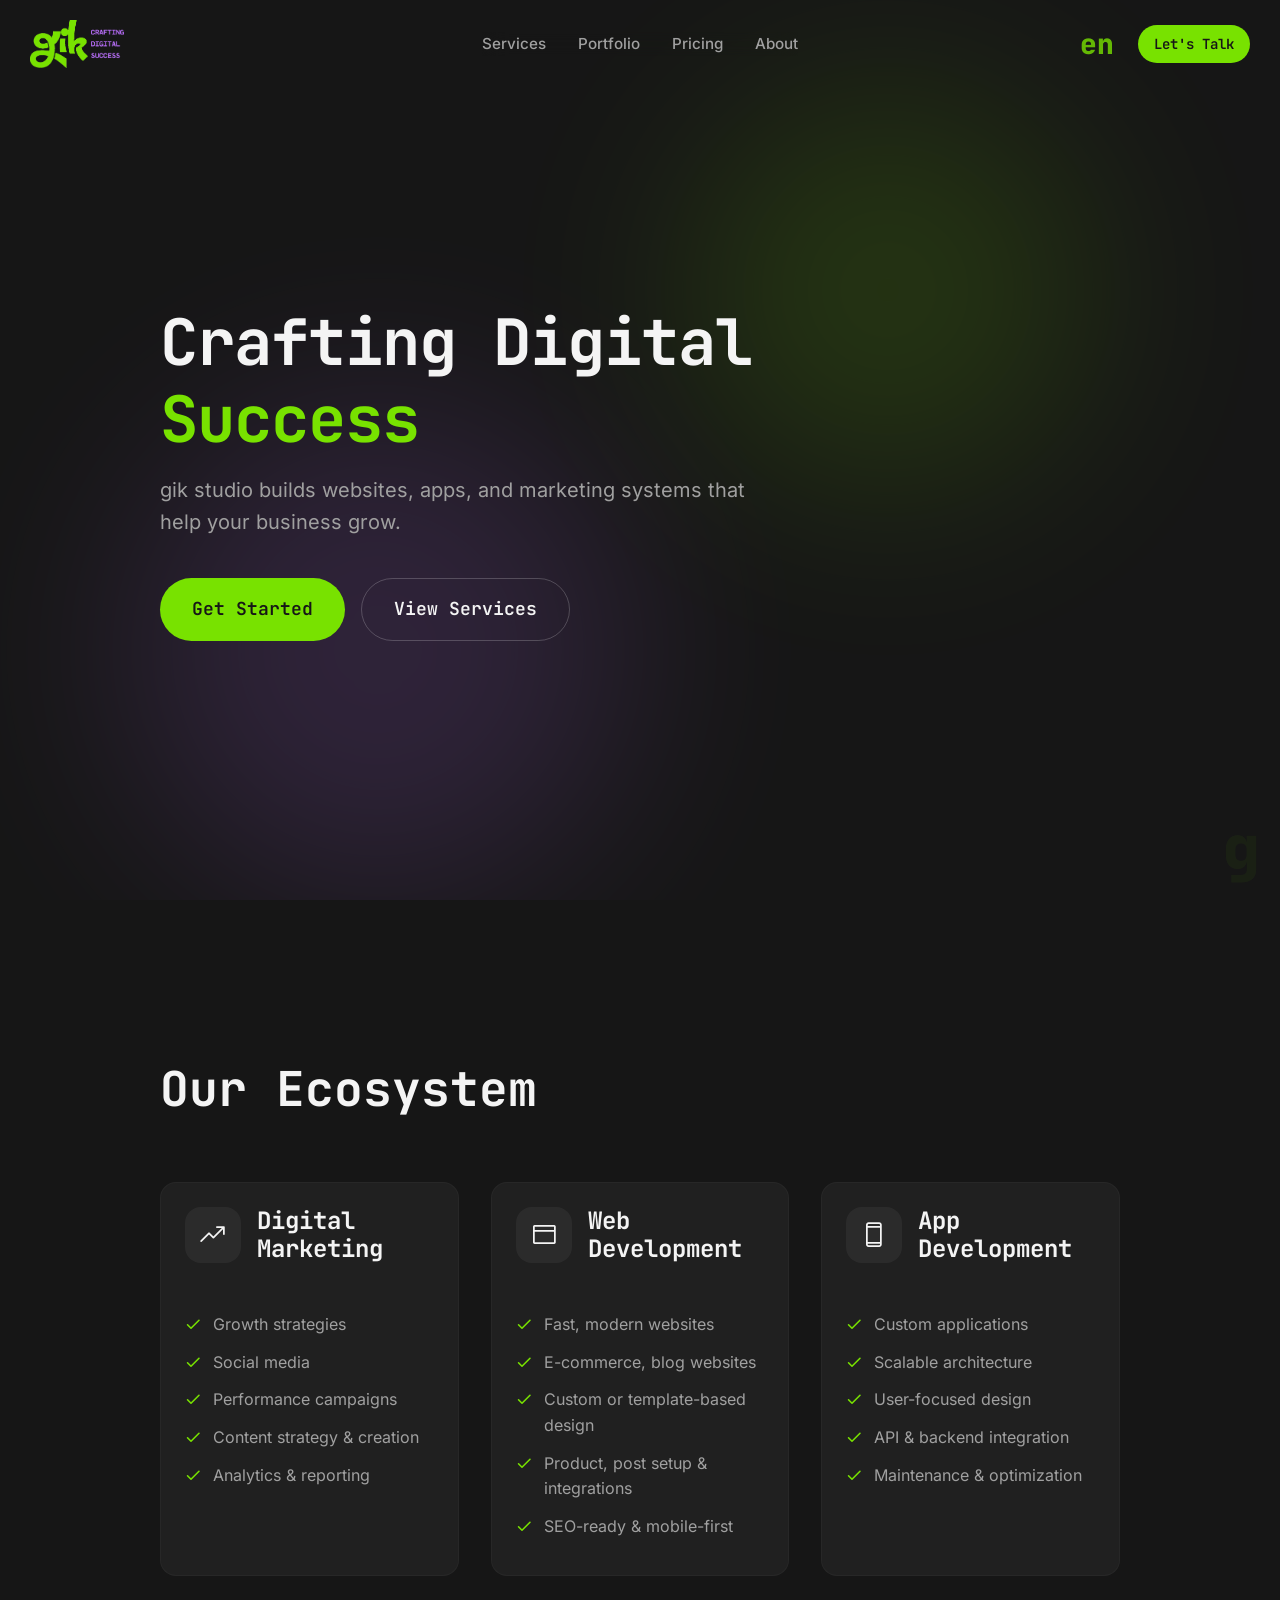
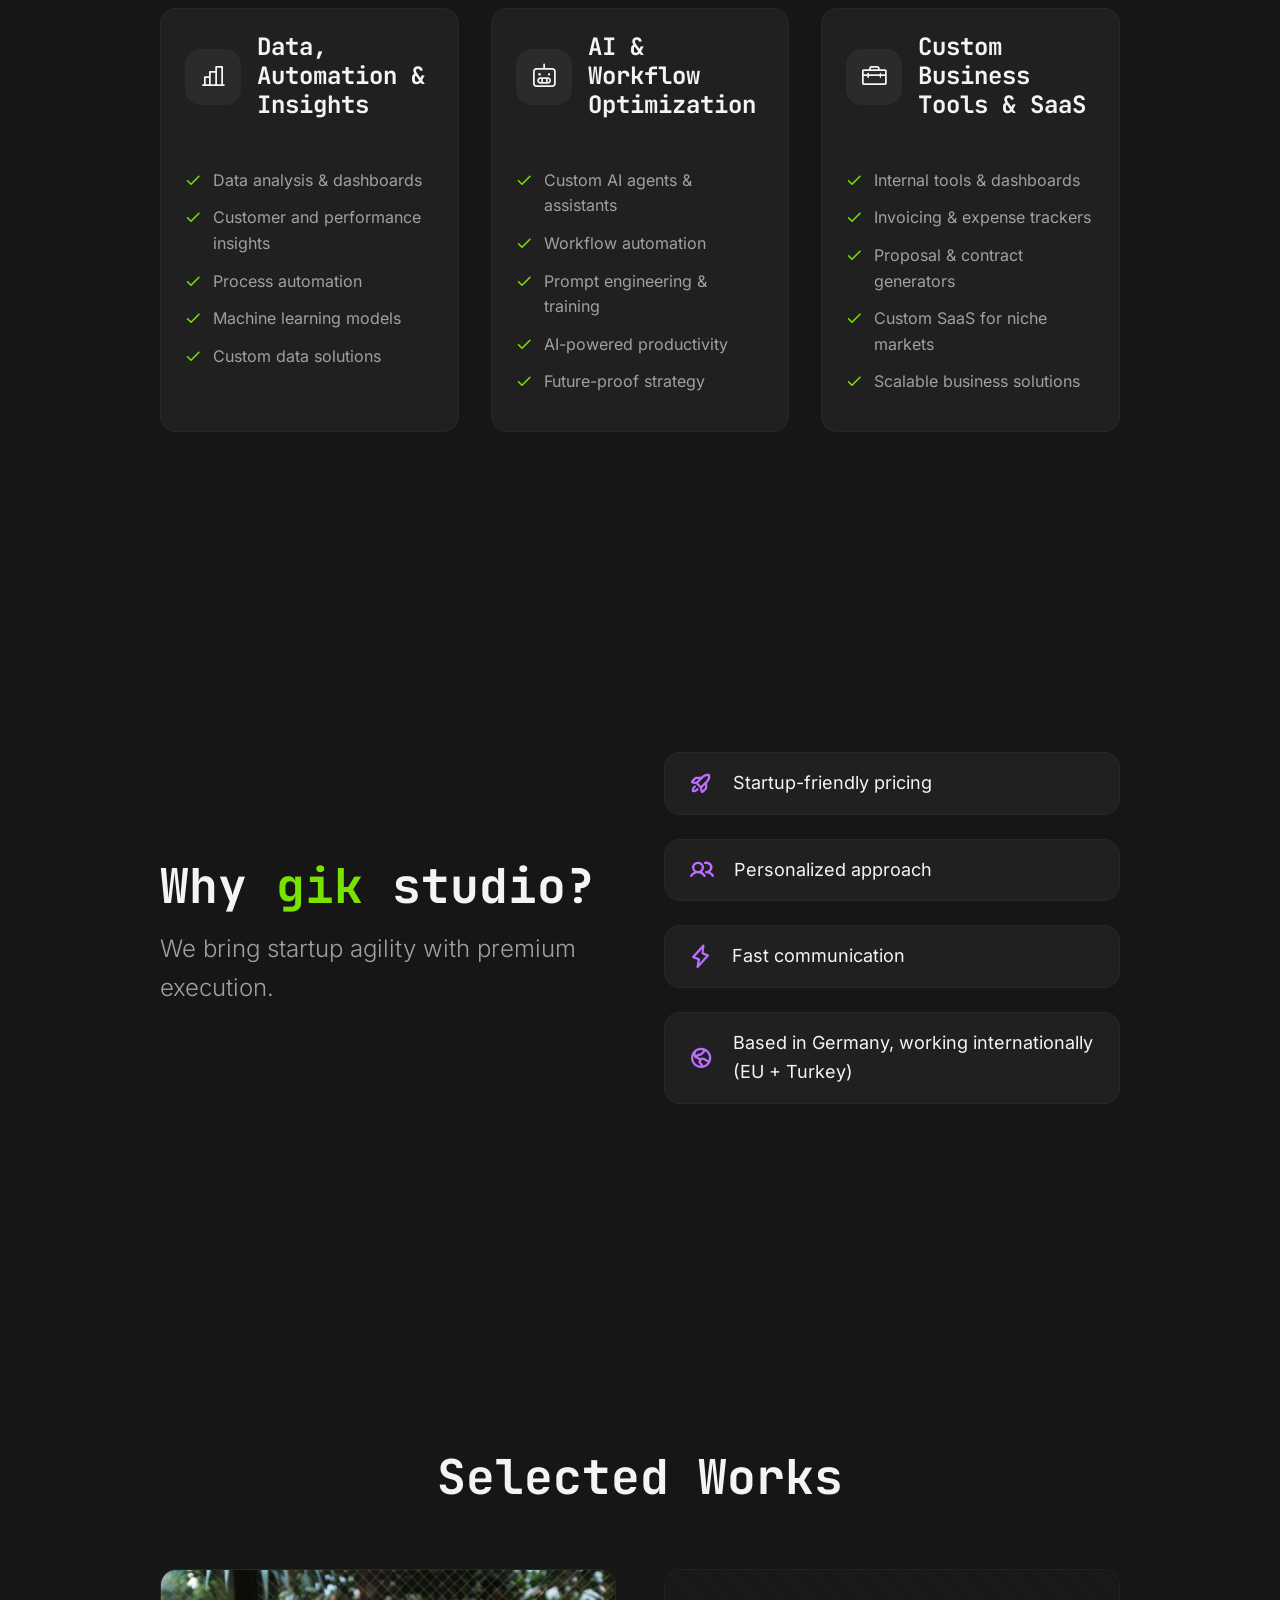
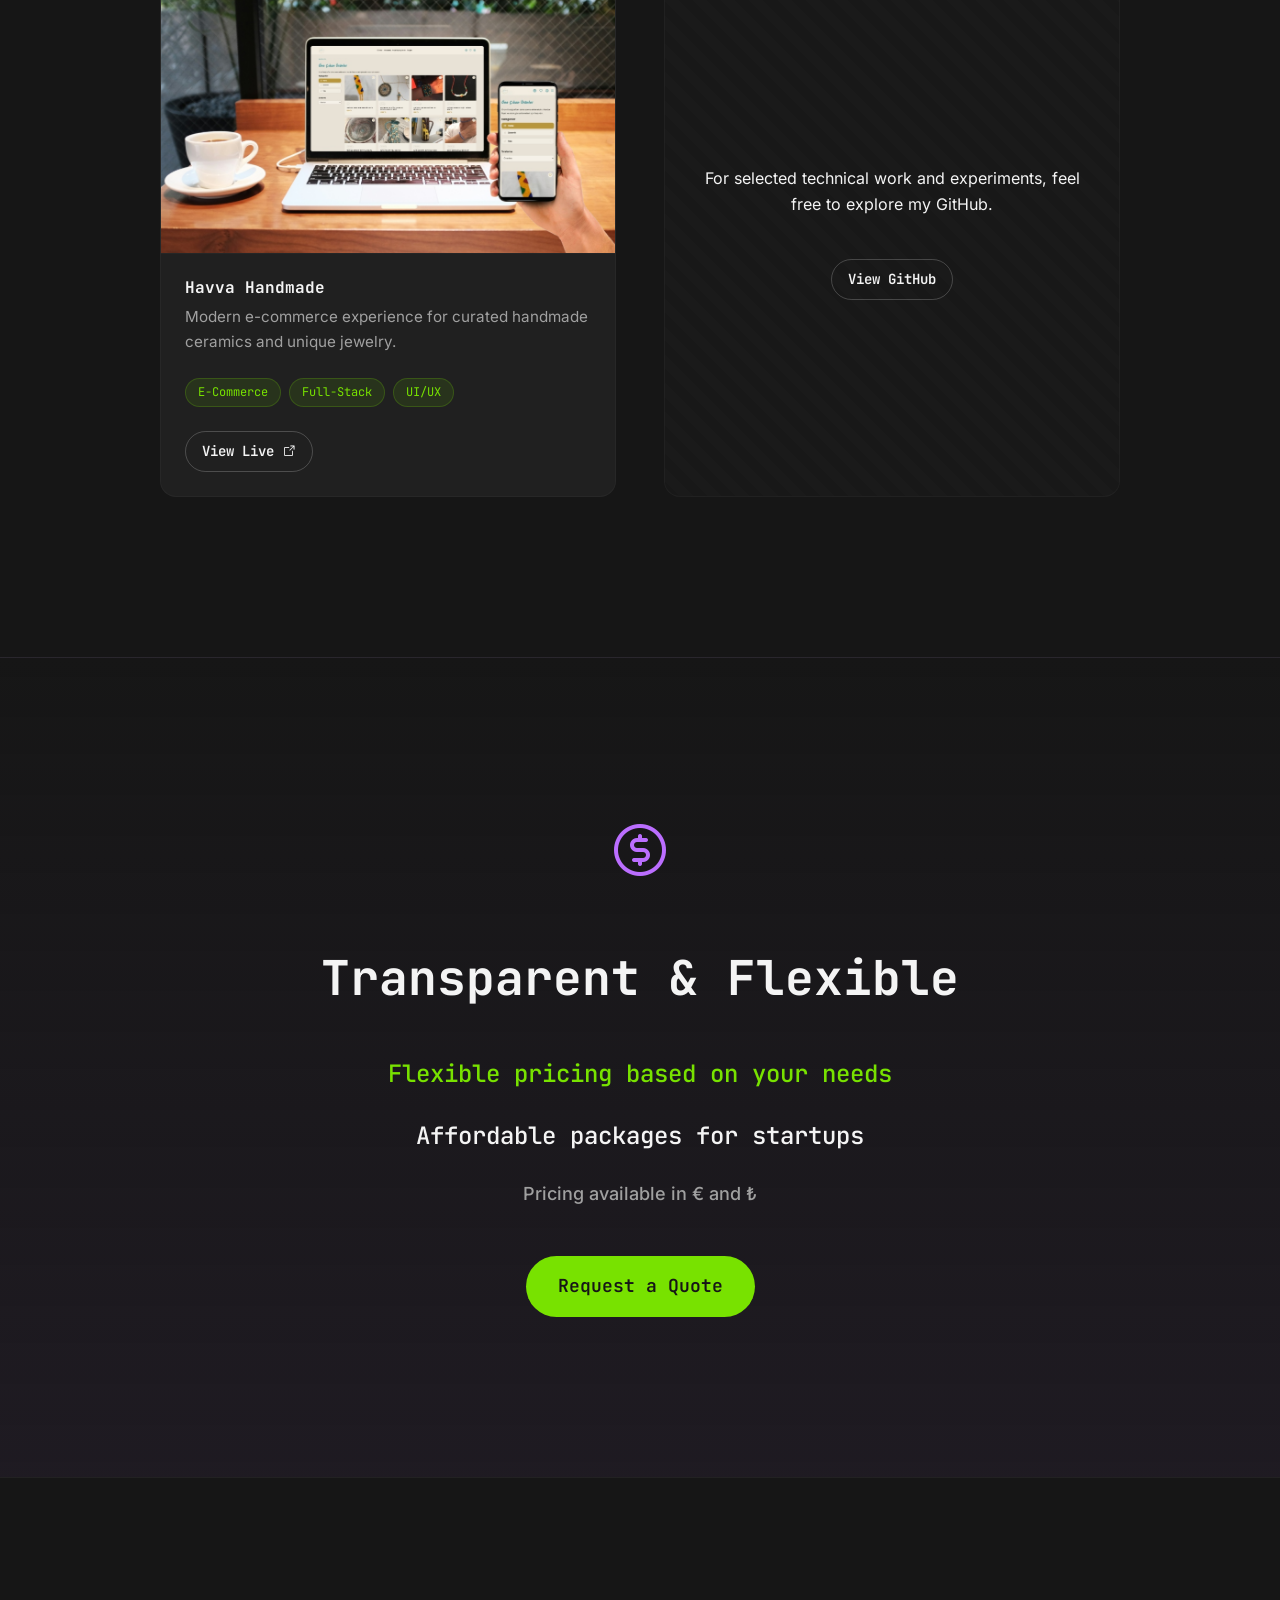
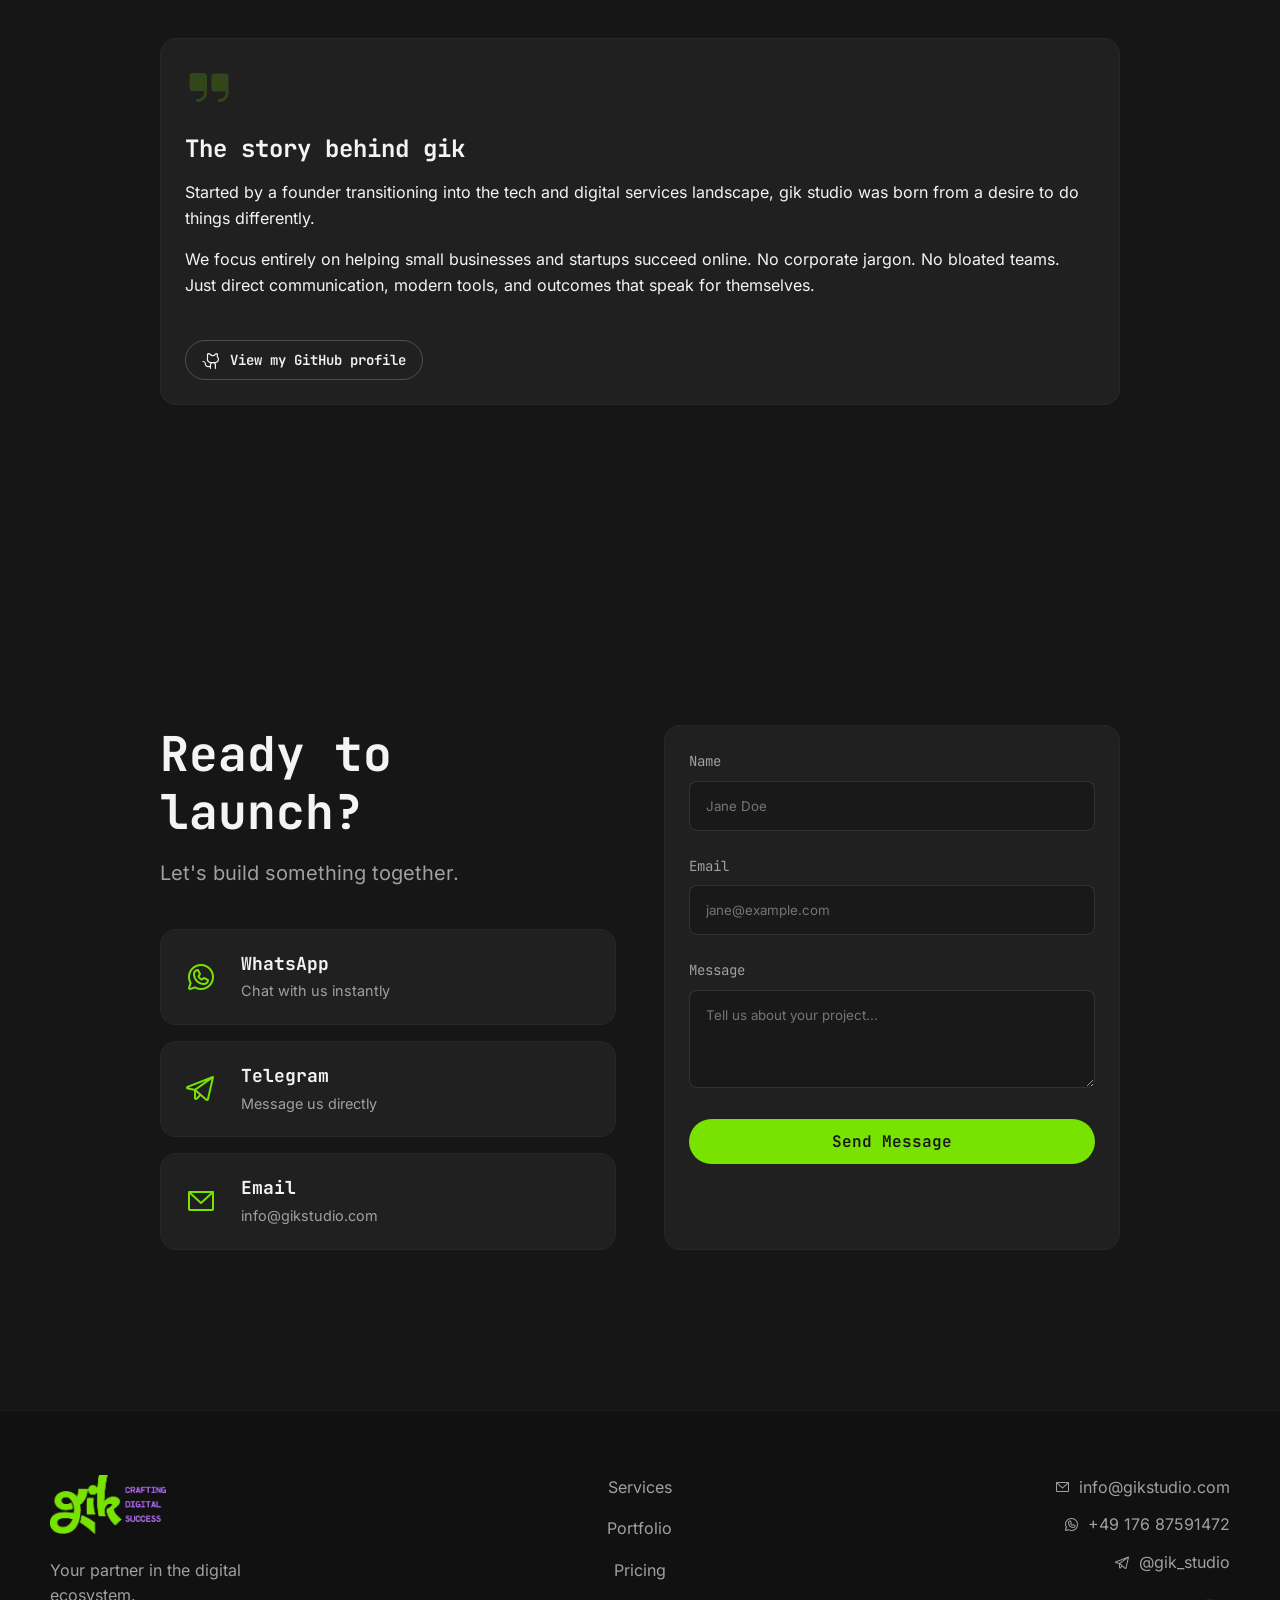
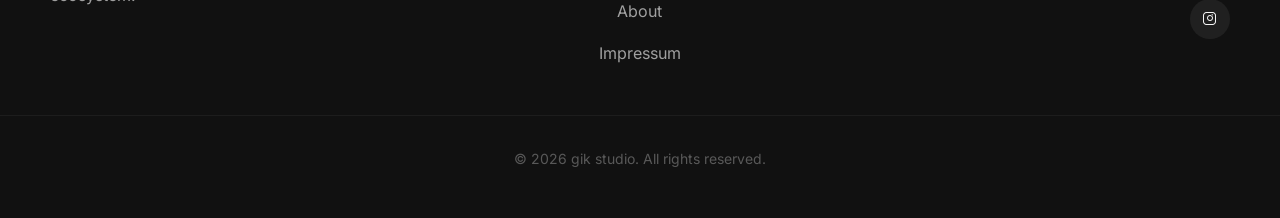
==== index.html @ c6902b79 "Initial commit with Git LFS for large video files" ====
<!DOCTYPE html>
<html lang="en">

<head>
  <meta charset="UTF-8">
  <meta name="viewport" content="width=device-width, initial-scale=1.0">
  <title>gik studio | Crafting Digital Success</title>
  <meta name="description"
    content="gik studio builds websites, apps, and marketing systems that help your business grow.">

  <!-- Favicon -->
  <link rel="icon" type="image/png" href="images/favicon.png">

  <!-- Phosphor Icons (self-hosted) -->
  <link rel="stylesheet" href="vendor/phosphor/regular/style.css">
  <link rel="stylesheet" href="vendor/phosphor/bold/style.css">
  <link rel="stylesheet" href="vendor/phosphor/fill/style.css">

  <link rel="stylesheet" href="css/style.css">
</head>

<body>

  <!-- Signature Detail -->
  <div class="signature-g">g</div>

  <!-- Navigation -->
  <nav class="navbar">
    <div class="navbar-full">
      <div class="nav-left">
        <a href="#home">
          <!-- Real Logo -->
          <img src="images/logo.png" alt="gik studio logo" class="real-logo">
        </a>
      </div>

      <div class="nav-center">
        <button class="mobile-menu-btn" aria-label="Toggle Menu">
          <i class="ph ph-list"></i>
        </button>
        <div class="nav-links">
          <a href="#services" data-i18n="nav_services">Services</a>
          <a href="#portfolio" data-i18n="nav_portfolio">Portfolio</a>
          <a href="#pricing" data-i18n="nav_pricing">Pricing</a>
          <a href="#about" data-i18n="nav_about">About</a>
        </div>
      </div>

      <div class="nav-right">
        <!-- Language Switcher -->
        <div class="lang-switcher">
          <button class="lang-btn active" data-lang="en">en</button>
          <button class="lang-btn" data-lang="de">de</button>
          <button class="lang-btn" data-lang="tr">tr</button>
        </div>
        <div class="nav-actions">
          <a href="#contact" class="btn btn-sm btn-primary glow-hover" data-i18n="nav_cta">Let's Talk</a>
        </div>
      </div>
    </div>
  </nav>

  <!-- Hero Section -->
  <header class="section hero" id="home">
    <div class="video-overlay"></div>
    <video autoplay loop muted playsinline class="hero-video-bg">
      <source src="video/gikstudio-herobg.mp4" type="video/mp4">
      <!-- Note: the Canva link https://canva.link/otrd8znsdx3zgdx should be downloaded as mp4 and saved as hero-bg.mp4 -->
    </video>

    <div class="hero-content">
      <h1 data-i18n="hero_headline">Crafting Digital <br><span class="text-neon">Success</span></h1>
      <p class="subtitle" data-i18n="hero_sub">gik studio builds websites, apps, and marketing systems that help your
        business grow.</p>
      <div class="hero-ctas">
        <a href="#contact" class="btn btn-primary btn-lg glow-hover" data-i18n="hero_btn_primary">Get Started</a>
        <a href="#services" class="btn btn-outline btn-lg" data-i18n="hero_btn_secondary">View Services</a>
      </div>
    </div>

    <!-- Subtle background elements -->
    <div class="glow-orb orb-top"></div>
    <div class="glow-orb orb-bottom"></div>
  </header>

  <!-- Services Section -->
  <section class="section services" id="services">
    <div class="container">
      <div class="section-header">
        <h2 data-i18n="sec_services_title">Our Ecosystem</h2>
      </div>

      <div class="services-grid">
        <!-- Digital Marketing -->
        <div class="card service-card">
          <div class="service-header">
            <div class="icon-box"><i class="ph ph-trend-up"></i></div>
            <h3 data-i18n="serv_marketing_title">Digital Marketing</h3>
          </div>
          <ul class="feature-list">
            <li><i class="ph-bold ph-check"></i> <span data-i18n="serv_marketing_1">Growth strategies</span></li>
            <li><i class="ph-bold ph-check"></i> <span data-i18n="serv_marketing_2">Social media management</span></li>
            <li><i class="ph-bold ph-check"></i> <span data-i18n="serv_marketing_3">Performance campaigns</span></li>
            <li><i class="ph-bold ph-check"></i> <span data-i18n="serv_marketing_4">Content strategy & creation</span>
            </li>
            <li><i class="ph-bold ph-check"></i> <span data-i18n="serv_marketing_5">Analytics & reporting</span></li>
          </ul>
        </div>

        <!-- Web Development -->
        <div class="card service-card">
          <div class="service-header">
            <div class="icon-box"><i class="ph ph-browser"></i></div>
            <h3 data-i18n="serv_web_title">Web Development</h3>
          </div>
          <ul class="feature-list">
            <li><i class="ph-bold ph-check"></i> <span data-i18n="serv_web_1">Fast, modern websites</span></li>
            <li><i class="ph-bold ph-check"></i> <span data-i18n="serv_web_2">E-commerce, blog websites</span></li>
            <li><i class="ph-bold ph-check"></i> <span data-i18n="serv_web_3">Custom or template-based design</span>
            </li>
            <li><i class="ph-bold ph-check"></i> <span data-i18n="serv_web_4">Product, post setup & integrations</span>
            </li>
            <li><i class="ph-bold ph-check"></i> <span data-i18n="serv_web_5">SEO-ready & mobile-first</span></li>
          </ul>
        </div>

        <!-- App Development -->
        <div class="card service-card">
          <div class="service-header">
            <div class="icon-box"><i class="ph ph-device-mobile"></i></div>
            <h3 data-i18n="serv_app_title">App Development</h3>
          </div>
          <ul class="feature-list">
            <li><i class="ph-bold ph-check"></i> <span data-i18n="serv_app_1">Custom applications</span></li>
            <li><i class="ph-bold ph-check"></i> <span data-i18n="serv_app_2">Scalable architecture</span></li>
            <li><i class="ph-bold ph-check"></i> <span data-i18n="serv_app_3">User-focused design</span></li>
            <li><i class="ph-bold ph-check"></i> <span data-i18n="serv_app_4">API & backend integration</span></li>
            <li><i class="ph-bold ph-check"></i> <span data-i18n="serv_app_5">Maintenance & optimization</span></li>
          </ul>
        </div>

        <!-- Data & Automation -->
        <div class="card service-card">
          <div class="service-header">
            <div class="icon-box"><i class="ph ph-chart-bar"></i></div>
            <h3 data-i18n="serv_data_title">Data, Automation & Insights</h3>
          </div>
          <ul class="feature-list">
            <li><i class="ph-bold ph-check"></i> <span data-i18n="serv_data_1">Data analysis & dashboards</span></li>
            <li><i class="ph-bold ph-check"></i> <span data-i18n="serv_data_2">Customer and performance insights</span>
            </li>
            <li><i class="ph-bold ph-check"></i> <span data-i18n="serv_data_3">Process automation</span></li>
            <li><i class="ph-bold ph-check"></i> <span data-i18n="serv_data_4">Machine learning models</span></li>
            <li><i class="ph-bold ph-check"></i> <span data-i18n="serv_data_5">Custom data solutions</span></li>
          </ul>
        </div>

        <!-- AI & Workflow Optimization -->
        <div class="card service-card">
          <div class="service-header">
            <div class="icon-box"><i class="ph ph-robot"></i></div>
            <h3 data-i18n="serv_ai_title">AI & Workflow Optimization</h3>
          </div>
          <ul class="feature-list">
            <li><i class="ph-bold ph-check"></i> <span data-i18n="serv_ai_1">Custom AI agents & assistants</span></li>
            <li><i class="ph-bold ph-check"></i> <span data-i18n="serv_ai_2">Workflow automation</span></li>
            <li><i class="ph-bold ph-check"></i> <span data-i18n="serv_ai_3">Prompt engineering & training</span></li>
            <li><i class="ph-bold ph-check"></i> <span data-i18n="serv_ai_4">AI-powered productivity</span></li>
            <li><i class="ph-bold ph-check"></i> <span data-i18n="serv_ai_5">Future-proof strategy</span></li>
          </ul>
        </div>

        <!-- Custom Business Tools & SaaS -->
        <div class="card service-card">
          <div class="service-header">
            <div class="icon-box"><i class="ph ph-toolbox"></i></div>
            <h3 data-i18n="serv_saas_title">Custom Business Tools & SaaS</h3>
          </div>
          <ul class="feature-list">
            <li><i class="ph-bold ph-check"></i> <span data-i18n="serv_saas_1">Internal tools & dashboards</span></li>
            <li><i class="ph-bold ph-check"></i> <span data-i18n="serv_saas_2">Invoicing & expense trackers</span></li>
            <li><i class="ph-bold ph-check"></i> <span data-i18n="serv_saas_3">Proposal & contract generators</span></li>
            <li><i class="ph-bold ph-check"></i> <span data-i18n="serv_saas_4">Custom SaaS for niche markets</span></li>
            <li><i class="ph-bold ph-check"></i> <span data-i18n="serv_saas_5">Scalable business solutions</span></li>
          </ul>
        </div>
      </div>
    </div>
  </section>

  <!-- Why gik studio Section -->
  <section class="section why-us" id="why-us">
    <div class="container container-narrow">
      <div class="flex-row items-center">
        <div class="half-width">
          <h2 data-i18n="sec_why_title">Why <span class="text-neon">gik</span> studio?</h2>
          <p class="large-text" data-i18n="sec_why_desc">We bring startup agility with premium execution.</p>
        </div>
        <div class="half-width">
          <ul class="why-list">
            <li>
              <div class="bullet-icon"><i class="ph-bold ph-rocket-launch"></i></div>
              <span data-i18n="why_1">Startup-friendly pricing</span>
            </li>
            <li>
              <div class="bullet-icon"><i class="ph-bold ph-users"></i></div>
              <span data-i18n="why_2">Personalized approach</span>
            </li>
            <li>
              <div class="bullet-icon"><i class="ph-bold ph-lightning"></i></div>
              <span data-i18n="why_3">Fast communication</span>
            </li>
            <li>
              <div class="bullet-icon"><i class="ph-bold ph-globe-hemisphere-west"></i></div>
              <span data-i18n="why_4">Based in Germany, working internationally (EU + Turkey)</span>
            </li>
          </ul>
        </div>
      </div>
    </div>
  </section>

  <!-- Portfolio Placeholder -->
  <section class="section portfolio" id="portfolio">
    <div class="container">
      <div class="section-header center">
        <h2 data-i18n="sec_portfolio_title">Selected Works</h2>
      </div>

      <div class="grid-2">
        <!-- Havva Handmade -->
        <div class="card portfolio-card has-image">
          <div class="portfolio-img-wrapper">
            <img src="images/project-havva.jpg" alt="Havva Handmade Mockup">
          </div>
          <div class="portfolio-info">
            <h4 data-i18n="port_havva_title">Havva Handmade</h4>
            <p data-i18n="port_havva_desc">Modern e-commerce experience for curated handmade ceramics and unique jewelry.</p>
            <div class="portfolio-tags" style="margin-bottom: 1.5rem;">
              <span class="tag">E-Commerce</span>
              <span class="tag">Full-Stack</span>
              <span class="tag">UI/UX</span>
            </div>
            <a href="https://havvahandmade.gikstudio.com" target="_blank" class="btn btn-outline btn-sm">
              <span data-i18n="port_view_live">View Live</span>
              <i class="ph ph-arrow-square-out" style="margin-left: 0.5rem;"></i>
            </a>
          </div>
        </div>

        <div class="card portfolio-card placeholder">
          <div class="placeholder-content">
            <p data-i18n="port_github_desc">
              For selected technical work and experiments, feel free to explore my GitHub.
            </p>
            <br>
            <a href="https://github.com/gogifemi/ds-bootcamp-projects" target="_blank" class="btn btn-outline btn-sm">
              <span data-i18n="port_github_btn">View GitHub</span>
            </a>
          </div>
        </div>
      </div>
    </div>
  </section>

  <!-- Pricing -->
  <section class="section pricing" id="pricing">
    <div class="container container-narrow text-center">
      <i class="ph ph-currency-circle-dollar pricing-icon"></i>
      <h2 data-i18n="sec_pricing_title" style="margin-top: 4rem;">Transparent & Flexible</h2>

      <div class="pricing-statements">
        <p class="stmt neon-accent" data-i18n="price_stmt_1">Flexible pricing based on your needs</p>
        <p class="stmt" data-i18n="price_stmt_2">Affordable packages for startups</p>
        <p class="stmt subtle" data-i18n="price_stmt_3">Pricing available in € and ₺</p>
      </div>

      <div class="pricing-cta">
        <a href="#contact" class="btn btn-primary btn-lg glow-hover" data-i18n="price_cta">Request a Quote</a>
      </div>
    </div>
  </section>

  <!-- About -->
  <section class="section about" id="about">
    <div class="container container-narrow">
      <div class="about-card card">
        <div class="about-header">
          <i class="ph-fill ph-quotes"></i>
        </div>
        <h3 data-i18n="sec_about_title">The story behind gik</h3>
        <p data-i18n="about_p1">Started by a founder transitioning into the tech and digital services landscape, gik
          studio was born from a desire to do things differently.</p>
        <p data-i18n="about_p2">We focus entirely on helping small businesses and startups succeed online. No corporate
          jargon. No bloated teams. Just direct communication, modern tools, and outcomes that speak for themselves.</p>
        <br>
        <a href="#" data-i18n="github_profile_url" data-i18n-attr="href" target="_blank" class="btn btn-outline btn-sm">
          <i class="ph ph-github-logo" style="margin-right: 0.5rem; font-size: 1.2rem;"></i>
          <span data-i18n="github_profile_text">View my GitHub profile</span>
        </a>
      </div>
    </div>
  </section>

  <!-- Contact -->
  <section class="section contact" id="contact">
    <div class="container">
      <div class="grid-2 gap-lg form-grid">
        <div class="contact-info">
          <h2 data-i18n="sec_contact_title">Ready to launch?</h2>
          <p class="subtitle" data-i18n="sec_contact_sub">Let's build something together.</p>

          <div class="contact-methods">
            <a href="https://wa.me/+4917687591472" target="_blank" class="contact-method-card">
              <i class="ph ph-whatsapp-logo"></i>
              <div>
                <span class="label">WhatsApp</span>
                <span class="value" data-i18n="contact_wa">Chat with us instantly</span>
              </div>
            </a>
            <a href="https://t.me/gik_studio" target="_blank" class="contact-method-card">
              <i class="ph ph-telegram-logo"></i>
              <div>
                <span class="label">Telegram</span>
                <span class="value">Message us directly</span>
              </div>
            </a>
            <a href="mailto:info@gikstudio.com" class="contact-method-card">
              <i class="ph ph-envelope-simple"></i>
              <div>
                <span class="label">Email</span>
                <span class="value">info@gikstudio.com</span>
              </div>
            </a>
          </div>
        </div>

        <div class="contact-form-wrapper card">
          <form class="contact-form" id="contactForm" novalidate>
            <!-- FormSubmit Configurations -->
            <input type="hidden" name="_captcha" value="false">
            <input type="hidden" name="_subject" value="New message from gik studio website!">
            <input type="hidden" name="_autoresponse"
              value="Your message to gik studio has been received and will be processed as soon as possible.">

            <div class="form-group">
              <label for="name" data-i18n="form_name">Name</label>
              <input type="text" id="name" name="name" required placeholder="Jane Doe">
              <div class="error-message" id="name-error"></div>
            </div>
            <div class="form-group">
              <label for="email" data-i18n="form_email">Email</label>
              <input type="email" id="email" name="email" required placeholder="jane@example.com">
              <div class="error-message" id="email-error"></div>
            </div>
            <div class="form-group">
              <label for="message" data-i18n="form_msg">Message</label>
              <textarea id="message" name="message" rows="4" required placeholder="Tell us about your project..."
                data-i18n-placeholder="form_msg_ph"></textarea>
              <div class="error-message" id="message-error"></div>
            </div>
            <button class="btn btn-primary btn-block glow-hover" id="submitBtn" type="submit"
              data-i18n="form_submit">Send Message</button>
            <div class="form-status" id="formStatus"></div>
          </form>
        </div>
      </div>
    </div>
  </section>

  <!-- Footer -->
  <footer class="footer">
    <div class="container footer-inner" style="padding-left: 50px; padding-right: 50px;">
      <div class="footer-left">
        <img src="images/logo.png" alt="gik studio logo" class="footer-logo">
        <p class="footer-tagline" data-i18n="footer_tagline">Your partner in the digital ecosystem.</p>
      </div>
      <div class="footer-center">
        <div class="footer-links">
          <a href="#services" data-i18n="nav_services">Services</a>
          <a href="#portfolio" data-i18n="nav_portfolio">Portfolio</a>
          <a href="#pricing" data-i18n="nav_pricing">Pricing</a>
          <a href="#about" data-i18n="nav_about">About</a>
          <a href="impressum.html">Impressum</a>
        </div>
      </div>
      <div class="footer-right">
        <div class="footer-contact">
          <a href="mailto:info@gikstudio.com"><i class="ph ph-envelope-simple"></i> info@gikstudio.com</a>
          <a href="https://wa.me/+4917687591472" target="_blank"><i class="ph ph-whatsapp-logo"></i> +49 176
            87591472</a>
          <a href="https://t.me/gik_studio" target="_blank"><i class="ph ph-telegram-logo"></i> @gik_studio</a>
        </div>
        <div class="social-links">
          <a href="https://www.instagram.com/gik.labs/"><i class="ph ph-instagram-logo"></i></a>
          <!-- <a href="#"><i class="ph ph-linkedin-logo"></i></a>
          <a href="#"><i class="ph ph-twitter-logo"></i></a> -->
        </div>
      </div>
    </div>
    <div class="container footer-bottom">
      <p>&copy; 2026 gik studio. All rights reserved.</p>
    </div>
  </footer>

  <script src="js/script.js"></script>
</body>

</html>
---- vendor/phosphor/regular/style.css ----
@font-face {
  font-family: "Phosphor";
  src: url("./Phosphor.woff2") format("woff2");
  font-weight: normal;
  font-style: normal;
  font-display: block;
}

.ph {
  /* use !important to prevent issues with browser extensions that change fonts */
  font-family: "Phosphor" !important;
  speak: never;
  font-style: normal;
  font-weight: normal;
  font-variant: normal;
  text-transform: none;
  line-height: 1;

  /* Enable Ligatures ================ */
  letter-spacing: 0;
  -webkit-font-feature-settings: "liga";
  -moz-font-feature-settings: "liga=1";
  -moz-font-feature-settings: "liga";
  -ms-font-feature-settings: "liga" 1;
  font-feature-settings: "liga";
  -webkit-font-variant-ligatures: discretionary-ligatures;
  font-variant-ligatures: discretionary-ligatures;

  /* Better Font Rendering =========== */
  -webkit-font-smoothing: antialiased;
  -moz-osx-font-smoothing: grayscale;
}

.ph.ph-acorn:before {
  content: "\eb9a";
}
.ph.ph-address-book:before {
  content: "\e6f8";
}
.ph.ph-address-book-tabs:before {
  content: "\ee4e";
}
.ph.ph-air-traffic-control:before {
  content: "\ecd8";
}
.ph.ph-airplane:before {
  content: "\e002";
}
.ph.ph-airplane-in-flight:before {
  content: "\e4fe";
}
.ph.ph-airplane-landing:before {
  content: "\e502";
}
.ph.ph-airplane-takeoff:before {
  content: "\e504";
}
.ph.ph-airplane-taxiing:before {
  content: "\e500";
}
.ph.ph-airplane-tilt:before {
  content: "\e5d6";
}
.ph.ph-airplay:before {
  content: "\e004";
}
.ph.ph-alarm:before {
  content: "\e006";
}
.ph.ph-alien:before {
  content: "\e8a6";
}
.ph.ph-align-bottom:before {
  content: "\e506";
}
.ph.ph-align-bottom-simple:before {
  content: "\eb0c";
}
.ph.ph-align-center-horizontal:before {
  content: "\e50a";
}
.ph.ph-align-center-horizontal-simple:before {
  content: "\eb0e";
}
.ph.ph-align-center-vertical:before {
  content: "\e50c";
}
.ph.ph-align-center-vertical-simple:before {
  content: "\eb10";
}
.ph.ph-align-left:before {
  content: "\e50e";
}
.ph.ph-align-left-simple:before {
  content: "\eaee";
}
.ph.ph-align-right:before {
  content: "\e510";
}
.ph.ph-align-right-simple:before {
  content: "\eb12";
}
.ph.ph-align-top:before {
  content: "\e512";
}
.ph.ph-align-top-simple:before {
  content: "\eb14";
}
.ph.ph-amazon-logo:before {
  content: "\e96c";
}
.ph.ph-ambulance:before {
  content: "\e572";
}
.ph.ph-anchor:before {
  content: "\e514";
}
.ph.ph-anchor-simple:before {
  content: "\e5d8";
}
.ph.ph-android-logo:before {
  content: "\e008";
}
.ph.ph-angle:before {
  content: "\e7bc";
}
.ph.ph-angular-logo:before {
  content: "\eb80";
}
.ph.ph-aperture:before {
  content: "\e00a";
}
.ph.ph-app-store-logo:before {
  content: "\e974";
}
.ph.ph-app-window:before {
  content: "\e5da";
}
.ph.ph-apple-logo:before {
  content: "\e516";
}
.ph.ph-apple-podcasts-logo:before {
  content: "\eb96";
}
.ph.ph-approximate-equals:before {
  content: "\edaa";
}
.ph.ph-archive:before {
  content: "\e00c";
}
.ph.ph-armchair:before {
  content: "\e012";
}
.ph.ph-arrow-arc-left:before {
  content: "\e014";
}
.ph.ph-arrow-arc-right:before {
  content: "\e016";
}
.ph.ph-arrow-bend-double-up-left:before {
  content: "\e03a";
}
.ph.ph-arrow-bend-double-up-right:before {
  content: "\e03c";
}
.ph.ph-arrow-bend-down-left:before {
  content: "\e018";
}
.ph.ph-arrow-bend-down-right:before {
  content: "\e01a";
}
.ph.ph-arrow-bend-left-down:before {
  content: "\e01c";
}
.ph.ph-arrow-bend-left-up:before {
  content: "\e01e";
}
.ph.ph-arrow-bend-right-down:before {
  content: "\e020";
}
.ph.ph-arrow-bend-right-up:before {
  content: "\e022";
}
.ph.ph-arrow-bend-up-left:before {
  content: "\e024";
}
.ph.ph-arrow-bend-up-right:before {
  content: "\e026";
}
.ph.ph-arrow-circle-down:before {
  content: "\e028";
}
.ph.ph-arrow-circle-down-left:before {
  content: "\e02a";
}
.ph.ph-arrow-circle-down-right:before {
  content: "\e02c";
}
.ph.ph-arrow-circle-left:before {
  content: "\e05a";
}
.ph.ph-arrow-circle-right:before {
  content: "\e02e";
}
.ph.ph-arrow-circle-up:before {
  content: "\e030";
}
.ph.ph-arrow-circle-up-left:before {
  content: "\e032";
}
.ph.ph-arrow-circle-up-right:before {
  content: "\e034";
}
.ph.ph-arrow-clockwise:before {
  content: "\e036";
}
.ph.ph-arrow-counter-clockwise:before {
  content: "\e038";
}
.ph.ph-arrow-down:before {
  content: "\e03e";
}
.ph.ph-arrow-down-left:before {
  content: "\e040";
}
.ph.ph-arrow-down-right:before {
  content: "\e042";
}
.ph.ph-arrow-elbow-down-left:before {
  content: "\e044";
}
.ph.ph-arrow-elbow-down-right:before {
  content: "\e046";
}
.ph.ph-arrow-elbow-left:before {
  content: "\e048";
}
.ph.ph-arrow-elbow-left-down:before {
  content: "\e04a";
}
.ph.ph-arrow-elbow-left-up:before {
  content: "\e04c";
}
.ph.ph-arrow-elbow-right:before {
  content: "\e04e";
}
.ph.ph-arrow-elbow-right-down:before {
  content: "\e050";
}
.ph.ph-arrow-elbow-right-up:before {
  content: "\e052";
}
.ph.ph-arrow-elbow-up-left:before {
  content: "\e054";
}
.ph.ph-arrow-elbow-up-right:before {
  content: "\e056";
}
.ph.ph-arrow-fat-down:before {
  content: "\e518";
}
.ph.ph-arrow-fat-left:before {
  content: "\e51a";
}
.ph.ph-arrow-fat-line-down:before {
  content: "\e51c";
}
.ph.ph-arrow-fat-line-left:before {
  content: "\e51e";
}
.ph.ph-arrow-fat-line-right:before {
  content: "\e520";
}
.ph.ph-arrow-fat-line-up:before {
  content: "\e522";
}
.ph.ph-arrow-fat-lines-down:before {
  content: "\e524";
}
.ph.ph-arrow-fat-lines-left:before {
  content: "\e526";
}
.ph.ph-arrow-fat-lines-right:before {
  content: "\e528";
}
.ph.ph-arrow-fat-lines-up:before {
  content: "\e52a";
}
.ph.ph-arrow-fat-right:before {
  content: "\e52c";
}
.ph.ph-arrow-fat-up:before {
  content: "\e52e";
}
.ph.ph-arrow-left:before {
  content: "\e058";
}
.ph.ph-arrow-line-down:before {
  content: "\e05c";
}
.ph.ph-arrow-line-down-left:before {
  content: "\e05e";
}
.ph.ph-arrow-line-down-right:before {
  content: "\e060";
}
.ph.ph-arrow-line-left:before {
  content: "\e062";
}
.ph.ph-arrow-line-right:before {
  content: "\e064";
}
.ph.ph-arrow-line-up:before {
  content: "\e066";
}
.ph.ph-arrow-line-up-left:before {
  content: "\e068";
}
.ph.ph-arrow-line-up-right:before {
  content: "\e06a";
}
.ph.ph-arrow-right:before {
  content: "\e06c";
}
.ph.ph-arrow-square-down:before {
  content: "\e06e";
}
.ph.ph-arrow-square-down-left:before {
  content: "\e070";
}
.ph.ph-arrow-square-down-right:before {
  content: "\e072";
}
.ph.ph-arrow-square-in:before {
  content: "\e5dc";
}
.ph.ph-arrow-square-left:before {
  content: "\e074";
}
.ph.ph-arrow-square-out:before {
  content: "\e5de";
}
.ph.ph-arrow-square-right:before {
  content: "\e076";
}
.ph.ph-arrow-square-up:before {
  content: "\e078";
}
.ph.ph-arrow-square-up-left:before {
  content: "\e07a";
}
.ph.ph-arrow-square-up-right:before {
  content: "\e07c";
}
.ph.ph-arrow-u-down-left:before {
  content: "\e07e";
}
.ph.ph-arrow-u-down-right:before {
  content: "\e080";
}
.ph.ph-arrow-u-left-down:before {
  content: "\e082";
}
.ph.ph-arrow-u-left-up:before {
  content: "\e084";
}
.ph.ph-arrow-u-right-down:before {
  content: "\e086";
}
.ph.ph-arrow-u-right-up:before {
  content: "\e088";
}
.ph.ph-arrow-u-up-left:before {
  content: "\e08a";
}
.ph.ph-arrow-u-up-right:before {
  content: "\e08c";
}
.ph.ph-arrow-up:before {
  content: "\e08e";
}
.ph.ph-arrow-up-left:before {
  content: "\e090";
}
.ph.ph-arrow-up-right:before {
  content: "\e092";
}
.ph.ph-arrows-clockwise:before {
  content: "\e094";
}
.ph.ph-arrows-counter-clockwise:before {
  content: "\e096";
}
.ph.ph-arrows-down-up:before {
  content: "\e098";
}
.ph.ph-arrows-horizontal:before {
  content: "\eb06";
}
.ph.ph-arrows-in:before {
  content: "\e09a";
}
.ph.ph-arrows-in-cardinal:before {
  content: "\e09c";
}
.ph.ph-arrows-in-line-horizontal:before {
  content: "\e530";
}
.ph.ph-arrows-in-line-vertical:before {
  content: "\e532";
}
.ph.ph-arrows-in-simple:before {
  content: "\e09e";
}
.ph.ph-arrows-left-right:before {
  content: "\e0a0";
}
.ph.ph-arrows-merge:before {
  content: "\ed3e";
}
.ph.ph-arrows-out:before {
  content: "\e0a2";
}
.ph.ph-arrows-out-cardinal:before {
  content: "\e0a4";
}
.ph.ph-arrows-out-line-horizontal:before {
  content: "\e534";
}
.ph.ph-arrows-out-line-vertical:before {
  content: "\e536";
}
.ph.ph-arrows-out-simple:before {
  content: "\e0a6";
}
.ph.ph-arrows-split:before {
  content: "\ed3c";
}
.ph.ph-arrows-vertical:before {
  content: "\eb04";
}
.ph.ph-article:before {
  content: "\e0a8";
}
.ph.ph-article-medium:before {
  content: "\e5e0";
}
.ph.ph-article-ny-times:before {
  content: "\e5e2";
}
.ph.ph-asclepius:before {
  content: "\ee34";
}
.ph.ph-caduceus:before {
  content: "\ee34";
}
.ph.ph-asterisk:before {
  content: "\e0aa";
}
.ph.ph-asterisk-simple:before {
  content: "\e832";
}
.ph.ph-at:before {
  content: "\e0ac";
}
.ph.ph-atom:before {
  content: "\e5e4";
}
.ph.ph-avocado:before {
  content: "\ee04";
}
.ph.ph-axe:before {
  content: "\e9fc";
}
.ph.ph-baby:before {
  content: "\e774";
}
.ph.ph-baby-carriage:before {
  content: "\e818";
}
.ph.ph-backpack:before {
  content: "\e922";
}
.ph.ph-backspace:before {
  content: "\e0ae";
}
.ph.ph-bag:before {
  content: "\e0b0";
}
.ph.ph-bag-simple:before {
  content: "\e5e6";
}
.ph.ph-balloon:before {
  content: "\e76c";
}
.ph.ph-bandaids:before {
  content: "\e0b2";
}
.ph.ph-bank:before {
  content: "\e0b4";
}
.ph.ph-barbell:before {
  content: "\e0b6";
}
.ph.ph-barcode:before {
  content: "\e0b8";
}
.ph.ph-barn:before {
  content: "\ec72";
}
.ph.ph-barricade:before {
  content: "\e948";
}
.ph.ph-baseball:before {
  content: "\e71a";
}
.ph.ph-baseball-cap:before {
  content: "\ea28";
}
.ph.ph-baseball-helmet:before {
  content: "\ee4a";
}
.ph.ph-basket:before {
  content: "\e964";
}
.ph.ph-basketball:before {
  content: "\e724";
}
.ph.ph-bathtub:before {
  content: "\e81e";
}
.ph.ph-battery-charging:before {
  content: "\e0ba";
}
.ph.ph-battery-charging-vertical:before {
  content: "\e0bc";
}
.ph.ph-battery-empty:before {
  content: "\e0be";
}
.ph.ph-battery-full:before {
  content: "\e0c0";
}
.ph.ph-battery-high:before {
  content: "\e0c2";
}
.ph.ph-battery-low:before {
  content: "\e0c4";
}
.ph.ph-battery-medium:before {
  content: "\e0c6";
}
.ph.ph-battery-plus:before {
  content: "\e808";
}
.ph.ph-battery-plus-vertical:before {
  content: "\ec50";
}
.ph.ph-battery-vertical-empty:before {
  content: "\e7c6";
}
.ph.ph-battery-vertical-full:before {
  content: "\e7c4";
}
.ph.ph-battery-vertical-high:before {
  content: "\e7c2";
}
.ph.ph-battery-vertical-low:before {
  content: "\e7be";
}
.ph.ph-battery-vertical-medium:before {
  content: "\e7c0";
}
.ph.ph-battery-warning:before {
  content: "\e0c8";
}
.ph.ph-battery-warning-vertical:before {
  content: "\e0ca";
}
.ph.ph-beach-ball:before {
  content: "\ed24";
}
.ph.ph-beanie:before {
  content: "\ea2a";
}
.ph.ph-bed:before {
  content: "\e0cc";
}
.ph.ph-beer-bottle:before {
  content: "\e7b0";
}
.ph.ph-beer-stein:before {
  content: "\eb62";
}
.ph.ph-behance-logo:before {
  content: "\e7f4";
}
.ph.ph-bell:before {
  content: "\e0ce";
}
.ph.ph-bell-ringing:before {
  content: "\e5e8";
}
.ph.ph-bell-simple:before {
  content: "\e0d0";
}
.ph.ph-bell-simple-ringing:before {
  content: "\e5ea";
}
.ph.ph-bell-simple-slash:before {
  content: "\e0d2";
}
.ph.ph-bell-simple-z:before {
  content: "\e5ec";
}
.ph.ph-bell-slash:before {
  content: "\e0d4";
}
.ph.ph-bell-z:before {
  content: "\e5ee";
}
.ph.ph-belt:before {
  content: "\ea2c";
}
.ph.ph-bezier-curve:before {
  content: "\eb00";
}
.ph.ph-bicycle:before {
  content: "\e0d6";
}
.ph.ph-binary:before {
  content: "\ee60";
}
.ph.ph-binoculars:before {
  content: "\ea64";
}
.ph.ph-biohazard:before {
  content: "\e9e0";
}
.ph.ph-bird:before {
  content: "\e72c";
}
.ph.ph-blueprint:before {
  content: "\eda0";
}
.ph.ph-bluetooth:before {
  content: "\e0da";
}
.ph.ph-bluetooth-connected:before {
  content: "\e0dc";
}
.ph.ph-bluetooth-slash:before {
  content: "\e0de";
}
.ph.ph-bluetooth-x:before {
  content: "\e0e0";
}
.ph.ph-boat:before {
  content: "\e786";
}
.ph.ph-bomb:before {
  content: "\ee0a";
}
.ph.ph-bone:before {
  content: "\e7f2";
}
.ph.ph-book:before {
  content: "\e0e2";
}
.ph.ph-book-bookmark:before {
  content: "\e0e4";
}
.ph.ph-book-open:before {
  content: "\e0e6";
}
.ph.ph-book-open-text:before {
  content: "\e8f2";
}
.ph.ph-book-open-user:before {
  content: "\ede0";
}
.ph.ph-bookmark:before {
  content: "\e0e8";
}
.ph.ph-bookmark-simple:before {
  content: "\e0ea";
}
.ph.ph-bookmarks:before {
  content: "\e0ec";
}
.ph.ph-bookmarks-simple:before {
  content: "\e5f0";
}
.ph.ph-books:before {
  content: "\e758";
}
.ph.ph-boot:before {
  content: "\ecca";
}
.ph.ph-boules:before {
  content: "\e722";
}
.ph.ph-bounding-box:before {
  content: "\e6ce";
}
.ph.ph-bowl-food:before {
  content: "\eaa4";
}
.ph.ph-bowl-steam:before {
  content: "\e8e4";
}
.ph.ph-bowling-ball:before {
  content: "\ea34";
}
.ph.ph-box-arrow-down:before {
  content: "\e00e";
}
.ph.ph-archive-box:before {
  content: "\e00e";
}
.ph.ph-box-arrow-up:before {
  content: "\ee54";
}
.ph.ph-boxing-glove:before {
  content: "\ea36";
}
.ph.ph-brackets-angle:before {
  content: "\e862";
}
.ph.ph-brackets-curly:before {
  content: "\e860";
}
.ph.ph-brackets-round:before {
  content: "\e864";
}
.ph.ph-brackets-square:before {
  content: "\e85e";
}
.ph.ph-brain:before {
  content: "\e74e";
}
.ph.ph-brandy:before {
  content: "\e6b4";
}
.ph.ph-bread:before {
  content: "\e81c";
}
.ph.ph-bridge:before {
  content: "\ea68";
}
.ph.ph-briefcase:before {
  content: "\e0ee";
}
.ph.ph-briefcase-metal:before {
  content: "\e5f2";
}
.ph.ph-broadcast:before {
  content: "\e0f2";
}
.ph.ph-broom:before {
  content: "\ec54";
}
.ph.ph-browser:before {
  content: "\e0f4";
}
.ph.ph-browsers:before {
  content: "\e0f6";
}
.ph.ph-bug:before {
  content: "\e5f4";
}
.ph.ph-bug-beetle:before {
  content: "\e5f6";
}
.ph.ph-bug-droid:before {
  content: "\e5f8";
}
.ph.ph-building:before {
  content: "\e100";
}
.ph.ph-building-apartment:before {
  content: "\e0fe";
}
.ph.ph-building-office:before {
  content: "\e0ff";
}
.ph.ph-buildings:before {
  content: "\e102";
}
.ph.ph-bulldozer:before {
  content: "\ec6c";
}
.ph.ph-bus:before {
  content: "\e106";
}
.ph.ph-butterfly:before {
  content: "\ea6e";
}
.ph.ph-cable-car:before {
  content: "\e49c";
}
.ph.ph-cactus:before {
  content: "\e918";
}
.ph.ph-cake:before {
  content: "\e780";
}
.ph.ph-calculator:before {
  content: "\e538";
}
.ph.ph-calendar:before {
  content: "\e108";
}
.ph.ph-calendar-blank:before {
  content: "\e10a";
}
.ph.ph-calendar-check:before {
  content: "\e712";
}
.ph.ph-calendar-dot:before {
  content: "\e7b2";
}
.ph.ph-calendar-dots:before {
  content: "\e7b4";
}
.ph.ph-calendar-heart:before {
  content: "\e8b0";
}
.ph.ph-calendar-minus:before {
  content: "\ea14";
}
.ph.ph-calendar-plus:before {
  content: "\e714";
}
.ph.ph-calendar-slash:before {
  content: "\ea12";
}
.ph.ph-calendar-star:before {
  content: "\e8b2";
}
.ph.ph-calendar-x:before {
  content: "\e10c";
}
.ph.ph-call-bell:before {
  content: "\e7de";
}
.ph.ph-camera:before {
  content: "\e10e";
}
.ph.ph-camera-plus:before {
  content: "\ec58";
}
.ph.ph-camera-rotate:before {
  content: "\e7a4";
}
.ph.ph-camera-slash:before {
  content: "\e110";
}
.ph.ph-campfire:before {
  content: "\e9d8";
}
.ph.ph-car:before {
  content: "\e112";
}
.ph.ph-car-battery:before {
  content: "\ee30";
}
.ph.ph-car-profile:before {
  content: "\e8cc";
}
.ph.ph-car-simple:before {
  content: "\e114";
}
.ph.ph-cardholder:before {
  content: "\e5fa";
}
.ph.ph-cards:before {
  content: "\e0f8";
}
.ph.ph-cards-three:before {
  content: "\ee50";
}
.ph.ph-caret-circle-double-down:before {
  content: "\e116";
}
.ph.ph-caret-circle-double-left:before {
  content: "\e118";
}
.ph.ph-caret-circle-double-right:before {
  content: "\e11a";
}
.ph.ph-caret-circle-double-up:before {
  content: "\e11c";
}
.ph.ph-caret-circle-down:before {
  content: "\e11e";
}
.ph.ph-caret-circle-left:before {
  content: "\e120";
}
.ph.ph-caret-circle-right:before {
  content: "\e122";
}
.ph.ph-caret-circle-up:before {
  content: "\e124";
}
.ph.ph-caret-circle-up-down:before {
  content: "\e13e";
}
.ph.ph-caret-double-down:before {
  content: "\e126";
}
.ph.ph-caret-double-left:before {
  content: "\e128";
}
.ph.ph-caret-double-right:before {
  content: "\e12a";
}
.ph.ph-caret-double-up:before {
  content: "\e12c";
}
.ph.ph-caret-down:before {
  content: "\e136";
}
.ph.ph-caret-left:before {
  content: "\e138";
}
.ph.ph-caret-line-down:before {
  content: "\e134";
}
.ph.ph-caret-line-left:before {
  content: "\e132";
}
.ph.ph-caret-line-right:before {
  content: "\e130";
}
.ph.ph-caret-line-up:before {
  content: "\e12e";
}
.ph.ph-caret-right:before {
  content: "\e13a";
}
.ph.ph-caret-up:before {
  content: "\e13c";
}
.ph.ph-caret-up-down:before {
  content: "\e140";
}
.ph.ph-carrot:before {
  content: "\ed38";
}
.ph.ph-cash-register:before {
  content: "\ed80";
}
.ph.ph-cassette-tape:before {
  content: "\ed2e";
}
.ph.ph-castle-turret:before {
  content: "\e9d0";
}
.ph.ph-cat:before {
  content: "\e748";
}
.ph.ph-cell-signal-full:before {
  content: "\e142";
}
.ph.ph-cell-signal-high:before {
  content: "\e144";
}
.ph.ph-cell-signal-low:before {
  content: "\e146";
}
.ph.ph-cell-signal-medium:before {
  content: "\e148";
}
.ph.ph-cell-signal-none:before {
  content: "\e14a";
}
.ph.ph-cell-signal-slash:before {
  content: "\e14c";
}
.ph.ph-cell-signal-x:before {
  content: "\e14e";
}
.ph.ph-cell-tower:before {
  content: "\ebaa";
}
.ph.ph-certificate:before {
  content: "\e766";
}
.ph.ph-chair:before {
  content: "\e950";
}
.ph.ph-chalkboard:before {
  content: "\e5fc";
}
.ph.ph-chalkboard-simple:before {
  content: "\e5fe";
}
.ph.ph-chalkboard-teacher:before {
  content: "\e600";
}
.ph.ph-champagne:before {
  content: "\eaca";
}
.ph.ph-charging-station:before {
  content: "\e8d0";
}
.ph.ph-chart-bar:before {
  content: "\e150";
}
.ph.ph-chart-bar-horizontal:before {
  content: "\e152";
}
.ph.ph-chart-donut:before {
  content: "\eaa6";
}
.ph.ph-chart-line:before {
  content: "\e154";
}
.ph.ph-chart-line-down:before {
  content: "\e8b6";
}
.ph.ph-chart-line-up:before {
  content: "\e156";
}
.ph.ph-chart-pie:before {
  content: "\e158";
}
.ph.ph-chart-pie-slice:before {
  content: "\e15a";
}
.ph.ph-chart-polar:before {
  content: "\eaa8";
}
.ph.ph-chart-scatter:before {
  content: "\eaac";
}
.ph.ph-chat:before {
  content: "\e15c";
}
.ph.ph-chat-centered:before {
  content: "\e160";
}
.ph.ph-chat-centered-dots:before {
  content: "\e164";
}
.ph.ph-chat-centered-slash:before {
  content: "\e162";
}
.ph.ph-chat-centered-text:before {
  content: "\e166";
}
.ph.ph-chat-circle:before {
  content: "\e168";
}
.ph.ph-chat-circle-dots:before {
  content: "\e16c";
}
.ph.ph-chat-circle-slash:before {
  content: "\e16a";
}
.ph.ph-chat-circle-text:before {
  content: "\e16e";
}
.ph.ph-chat-dots:before {
  content: "\e170";
}
.ph.ph-chat-slash:before {
  content: "\e15e";
}
.ph.ph-chat-teardrop:before {
  content: "\e172";
}
.ph.ph-chat-teardrop-dots:before {
  content: "\e176";
}
.ph.ph-chat-teardrop-slash:before {
  content: "\e174";
}
.ph.ph-chat-teardrop-text:before {
  content: "\e178";
}
.ph.ph-chat-text:before {
  content: "\e17a";
}
.ph.ph-chats:before {
  content: "\e17c";
}
.ph.ph-chats-circle:before {
  content: "\e17e";
}
.ph.ph-chats-teardrop:before {
  content: "\e180";
}
.ph.ph-check:before {
  content: "\e182";
}
.ph.ph-check-circle:before {
  content: "\e184";
}
.ph.ph-check-fat:before {
  content: "\eba6";
}
.ph.ph-check-square:before {
  content: "\e186";
}
.ph.ph-check-square-offset:before {
  content: "\e188";
}
.ph.ph-checkerboard:before {
  content: "\e8c4";
}
.ph.ph-checks:before {
  content: "\e53a";
}
.ph.ph-cheers:before {
  content: "\ea4a";
}
.ph.ph-cheese:before {
  content: "\e9fe";
}
.ph.ph-chef-hat:before {
  content: "\ed8e";
}
.ph.ph-cherries:before {
  content: "\e830";
}
.ph.ph-church:before {
  content: "\ecea";
}
.ph.ph-cigarette:before {
  content: "\ed90";
}
.ph.ph-cigarette-slash:before {
  content: "\ed92";
}
.ph.ph-circle:before {
  content: "\e18a";
}
.ph.ph-circle-dashed:before {
  content: "\e602";
}
.ph.ph-circle-half:before {
  content: "\e18c";
}
.ph.ph-circle-half-tilt:before {
  content: "\e18e";
}
.ph.ph-circle-notch:before {
  content: "\eb44";
}
.ph.ph-circles-four:before {
  content: "\e190";
}
.ph.ph-circles-three:before {
  content: "\e192";
}
.ph.ph-circles-three-plus:before {
  content: "\e194";
}
.ph.ph-circuitry:before {
  content: "\e9c2";
}
.ph.ph-city:before {
  content: "\ea6a";
}
.ph.ph-clipboard:before {
  content: "\e196";
}
.ph.ph-clipboard-text:before {
  content: "\e198";
}
.ph.ph-clock:before {
  content: "\e19a";
}
.ph.ph-clock-afternoon:before {
  content: "\e19c";
}
.ph.ph-clock-clockwise:before {
  content: "\e19e";
}
.ph.ph-clock-countdown:before {
  content: "\ed2c";
}
.ph.ph-clock-counter-clockwise:before {
  content: "\e1a0";
}
.ph.ph-clock-user:before {
  content: "\edec";
}
.ph.ph-closed-captioning:before {
  content: "\e1a4";
}
.ph.ph-cloud:before {
  content: "\e1aa";
}
.ph.ph-cloud-arrow-down:before {
  content: "\e1ac";
}
.ph.ph-cloud-arrow-up:before {
  content: "\e1ae";
}
.ph.ph-cloud-check:before {
  content: "\e1b0";
}
.ph.ph-cloud-fog:before {
  content: "\e53c";
}
.ph.ph-cloud-lightning:before {
  content: "\e1b2";
}
.ph.ph-cloud-moon:before {
  content: "\e53e";
}
.ph.ph-cloud-rain:before {
  content: "\e1b4";
}
.ph.ph-cloud-slash:before {
  content: "\e1b6";
}
.ph.ph-cloud-snow:before {
  content: "\e1b8";
}
.ph.ph-cloud-sun:before {
  content: "\e540";
}
.ph.ph-cloud-warning:before {
  content: "\ea98";
}
.ph.ph-cloud-x:before {
  content: "\ea96";
}
.ph.ph-clover:before {
  content: "\edc8";
}
.ph.ph-club:before {
  content: "\e1ba";
}
.ph.ph-coat-hanger:before {
  content: "\e7fe";
}
.ph.ph-coda-logo:before {
  content: "\e7ce";
}
.ph.ph-code:before {
  content: "\e1bc";
}
.ph.ph-code-block:before {
  content: "\eafe";
}
.ph.ph-code-simple:before {
  content: "\e1be";
}
.ph.ph-codepen-logo:before {
  content: "\e978";
}
.ph.ph-codesandbox-logo:before {
  content: "\ea06";
}
.ph.ph-coffee:before {
  content: "\e1c2";
}
.ph.ph-coffee-bean:before {
  content: "\e1c0";
}
.ph.ph-coin:before {
  content: "\e60e";
}
.ph.ph-coin-vertical:before {
  content: "\eb48";
}
.ph.ph-coins:before {
  content: "\e78e";
}
.ph.ph-columns:before {
  content: "\e546";
}
.ph.ph-columns-plus-left:before {
  content: "\e544";
}
.ph.ph-columns-plus-right:before {
  content: "\e542";
}
.ph.ph-command:before {
  content: "\e1c4";
}
.ph.ph-compass:before {
  content: "\e1c8";
}
.ph.ph-compass-rose:before {
  content: "\e1c6";
}
.ph.ph-compass-tool:before {
  content: "\ea0e";
}
.ph.ph-computer-tower:before {
  content: "\e548";
}
.ph.ph-confetti:before {
  content: "\e81a";
}
.ph.ph-contactless-payment:before {
  content: "\ed42";
}
.ph.ph-control:before {
  content: "\eca6";
}
.ph.ph-cookie:before {
  content: "\e6ca";
}
.ph.ph-cooking-pot:before {
  content: "\e764";
}
.ph.ph-copy:before {
  content: "\e1ca";
}
.ph.ph-copy-simple:before {
  content: "\e1cc";
}
.ph.ph-copyleft:before {
  content: "\e86a";
}
.ph.ph-copyright:before {
  content: "\e54a";
}
.ph.ph-corners-in:before {
  content: "\e1ce";
}
.ph.ph-corners-out:before {
  content: "\e1d0";
}
.ph.ph-couch:before {
  content: "\e7f6";
}
.ph.ph-court-basketball:before {
  content: "\ee36";
}
.ph.ph-cow:before {
  content: "\eabe";
}
.ph.ph-cowboy-hat:before {
  content: "\ed12";
}
.ph.ph-cpu:before {
  content: "\e610";
}
.ph.ph-crane:before {
  content: "\ed48";
}
.ph.ph-crane-tower:before {
  content: "\ed49";
}
.ph.ph-credit-card:before {
  content: "\e1d2";
}
.ph.ph-cricket:before {
  content: "\ee12";
}
.ph.ph-crop:before {
  content: "\e1d4";
}
.ph.ph-cross:before {
  content: "\e8a0";
}
.ph.ph-crosshair:before {
  content: "\e1d6";
}
.ph.ph-crosshair-simple:before {
  content: "\e1d8";
}
.ph.ph-crown:before {
  content: "\e614";
}
.ph.ph-crown-cross:before {
  content: "\ee5e";
}
.ph.ph-crown-simple:before {
  content: "\e616";
}
.ph.ph-cube:before {
  content: "\e1da";
}
.ph.ph-cube-focus:before {
  content: "\ed0a";
}
.ph.ph-cube-transparent:before {
  content: "\ec7c";
}
.ph.ph-currency-btc:before {
  content: "\e618";
}
.ph.ph-currency-circle-dollar:before {
  content: "\e54c";
}
.ph.ph-currency-cny:before {
  content: "\e54e";
}
.ph.ph-currency-dollar:before {
  content: "\e550";
}
.ph.ph-currency-dollar-simple:before {
  content: "\e552";
}
.ph.ph-currency-eth:before {
  content: "\eada";
}
.ph.ph-currency-eur:before {
  content: "\e554";
}
.ph.ph-currency-gbp:before {
  content: "\e556";
}
.ph.ph-currency-inr:before {
  content: "\e558";
}
.ph.ph-currency-jpy:before {
  content: "\e55a";
}
.ph.ph-currency-krw:before {
  content: "\e55c";
}
.ph.ph-currency-kzt:before {
  content: "\ec4c";
}
.ph.ph-currency-ngn:before {
  content: "\eb52";
}
.ph.ph-currency-rub:before {
  content: "\e55e";
}
.ph.ph-cursor:before {
  content: "\e1dc";
}
.ph.ph-cursor-click:before {
  content: "\e7c8";
}
.ph.ph-cursor-text:before {
  content: "\e7d8";
}
.ph.ph-cylinder:before {
  content: "\e8fc";
}
.ph.ph-database:before {
  content: "\e1de";
}
.ph.ph-desk:before {
  content: "\ed16";
}
.ph.ph-desktop:before {
  content: "\e560";
}
.ph.ph-desktop-tower:before {
  content: "\e562";
}
.ph.ph-detective:before {
  content: "\e83e";
}
.ph.ph-dev-to-logo:before {
  content: "\ed0e";
}
.ph.ph-device-mobile:before {
  content: "\e1e0";
}
.ph.ph-device-mobile-camera:before {
  content: "\e1e2";
}
.ph.ph-device-mobile-slash:before {
  content: "\ee46";
}
.ph.ph-device-mobile-speaker:before {
  content: "\e1e4";
}
.ph.ph-device-rotate:before {
  content: "\edf2";
}
.ph.ph-device-tablet:before {
  content: "\e1e6";
}
.ph.ph-device-tablet-camera:before {
  content: "\e1e8";
}
.ph.ph-device-tablet-speaker:before {
  content: "\e1ea";
}
.ph.ph-devices:before {
  content: "\eba4";
}
.ph.ph-diamond:before {
  content: "\e1ec";
}
.ph.ph-diamonds-four:before {
  content: "\e8f4";
}
.ph.ph-dice-five:before {
  content: "\e1ee";
}
.ph.ph-dice-four:before {
  content: "\e1f0";
}
.ph.ph-dice-one:before {
  content: "\e1f2";
}
.ph.ph-dice-six:before {
  content: "\e1f4";
}
.ph.ph-dice-three:before {
  content: "\e1f6";
}
.ph.ph-dice-two:before {
  content: "\e1f8";
}
.ph.ph-disc:before {
  content: "\e564";
}
.ph.ph-disco-ball:before {
  content: "\ed98";
}
.ph.ph-discord-logo:before {
  content: "\e61a";
}
.ph.ph-divide:before {
  content: "\e1fa";
}
.ph.ph-dna:before {
  content: "\e924";
}
.ph.ph-dog:before {
  content: "\e74a";
}
.ph.ph-door:before {
  content: "\e61c";
}
.ph.ph-door-open:before {
  content: "\e7e6";
}
.ph.ph-dot:before {
  content: "\ecde";
}
.ph.ph-dot-outline:before {
  content: "\ece0";
}
.ph.ph-dots-nine:before {
  content: "\e1fc";
}
.ph.ph-dots-six:before {
  content: "\e794";
}
.ph.ph-dots-six-vertical:before {
  content: "\eae2";
}
.ph.ph-dots-three:before {
  content: "\e1fe";
}
.ph.ph-dots-three-circle:before {
  content: "\e200";
}
.ph.ph-dots-three-circle-vertical:before {
  content: "\e202";
}
.ph.ph-dots-three-outline:before {
  content: "\e204";
}
.ph.ph-dots-three-outline-vertical:before {
  content: "\e206";
}
.ph.ph-dots-three-vertical:before {
  content: "\e208";
}
.ph.ph-download:before {
  content: "\e20a";
}
.ph.ph-download-simple:before {
  content: "\e20c";
}
.ph.ph-dress:before {
  content: "\ea7e";
}
.ph.ph-dresser:before {
  content: "\e94e";
}
.ph.ph-dribbble-logo:before {
  content: "\e20e";
}
.ph.ph-drone:before {
  content: "\ed74";
}
.ph.ph-drop:before {
  content: "\e210";
}
.ph.ph-drop-half:before {
  content: "\e566";
}
.ph.ph-drop-half-bottom:before {
  content: "\eb40";
}
.ph.ph-drop-simple:before {
  content: "\ee32";
}
.ph.ph-drop-slash:before {
  content: "\e954";
}
.ph.ph-dropbox-logo:before {
  content: "\e7d0";
}
.ph.ph-ear:before {
  content: "\e70c";
}
.ph.ph-ear-slash:before {
  content: "\e70e";
}
.ph.ph-egg:before {
  content: "\e812";
}
.ph.ph-egg-crack:before {
  content: "\eb64";
}
.ph.ph-eject:before {
  content: "\e212";
}
.ph.ph-eject-simple:before {
  content: "\e6ae";
}
.ph.ph-elevator:before {
  content: "\ecc0";
}
.ph.ph-empty:before {
  content: "\edbc";
}
.ph.ph-engine:before {
  content: "\ea80";
}
.ph.ph-envelope:before {
  content: "\e214";
}
.ph.ph-envelope-open:before {
  content: "\e216";
}
.ph.ph-envelope-simple:before {
  content: "\e218";
}
.ph.ph-envelope-simple-open:before {
  content: "\e21a";
}
.ph.ph-equalizer:before {
  content: "\ebbc";
}
.ph.ph-equals:before {
  content: "\e21c";
}
.ph.ph-eraser:before {
  content: "\e21e";
}
.ph.ph-escalator-down:before {
  content: "\ecba";
}
.ph.ph-escalator-up:before {
  content: "\ecbc";
}
.ph.ph-exam:before {
  content: "\e742";
}
.ph.ph-exclamation-mark:before {
  content: "\ee44";
}
.ph.ph-exclude:before {
  content: "\e882";
}
.ph.ph-exclude-square:before {
  content: "\e880";
}
.ph.ph-export:before {
  content: "\eaf0";
}
.ph.ph-eye:before {
  content: "\e220";
}
.ph.ph-eye-closed:before {
  content: "\e222";
}
.ph.ph-eye-slash:before {
  content: "\e224";
}
.ph.ph-eyedropper:before {
  content: "\e568";
}
.ph.ph-eyedropper-sample:before {
  content: "\eac4";
}
.ph.ph-eyeglasses:before {
  content: "\e7ba";
}
.ph.ph-eyes:before {
  content: "\ee5c";
}
.ph.ph-face-mask:before {
  content: "\e56a";
}
.ph.ph-facebook-logo:before {
  content: "\e226";
}
.ph.ph-factory:before {
  content: "\e760";
}
.ph.ph-faders:before {
  content: "\e228";
}
.ph.ph-faders-horizontal:before {
  content: "\e22a";
}
.ph.ph-fallout-shelter:before {
  content: "\e9de";
}
.ph.ph-fan:before {
  content: "\e9f2";
}
.ph.ph-farm:before {
  content: "\ec70";
}
.ph.ph-fast-forward:before {
  content: "\e6a6";
}
.ph.ph-fast-forward-circle:before {
  content: "\e22c";
}
.ph.ph-feather:before {
  content: "\e9c0";
}
.ph.ph-fediverse-logo:before {
  content: "\ed66";
}
.ph.ph-figma-logo:before {
  content: "\e22e";
}
.ph.ph-file:before {
  content: "\e230";
}
.ph.ph-file-archive:before {
  content: "\eb2a";
}
.ph.ph-file-arrow-down:before {
  content: "\e232";
}
.ph.ph-file-arrow-up:before {
  content: "\e61e";
}
.ph.ph-file-audio:before {
  content: "\ea20";
}
.ph.ph-file-c:before {
  content: "\eb32";
}
.ph.ph-file-c-sharp:before {
  content: "\eb30";
}
.ph.ph-file-cloud:before {
  content: "\e95e";
}
.ph.ph-file-code:before {
  content: "\e914";
}
.ph.ph-file-cpp:before {
  content: "\eb2e";
}
.ph.ph-file-css:before {
  content: "\eb34";
}
.ph.ph-file-csv:before {
  content: "\eb1c";
}
.ph.ph-file-dashed:before {
  content: "\e704";
}
.ph.ph-file-dotted:before {
  content: "\e704";
}
.ph.ph-file-doc:before {
  content: "\eb1e";
}
.ph.ph-file-html:before {
  content: "\eb38";
}
.ph.ph-file-image:before {
  content: "\ea24";
}
.ph.ph-file-ini:before {
  content: "\eb33";
}
.ph.ph-file-jpg:before {
  content: "\eb1a";
}
.ph.ph-file-js:before {
  content: "\eb24";
}
.ph.ph-file-jsx:before {
  content: "\eb3a";
}
.ph.ph-file-lock:before {
  content: "\e95c";
}
.ph.ph-file-magnifying-glass:before {
  content: "\e238";
}
.ph.ph-file-search:before {
  content: "\e238";
}
.ph.ph-file-md:before {
  content: "\ed50";
}
.ph.ph-file-minus:before {
  content: "\e234";
}
.ph.ph-file-pdf:before {
  content: "\e702";
}
.ph.ph-file-plus:before {
  content: "\e236";
}
.ph.ph-file-png:before {
  content: "\eb18";
}
.ph.ph-file-ppt:before {
  content: "\eb20";
}
.ph.ph-file-py:before {
  content: "\eb2c";
}
.ph.ph-file-rs:before {
  content: "\eb28";
}
.ph.ph-file-sql:before {
  content: "\ed4e";
}
.ph.ph-file-svg:before {
  content: "\ed08";
}
.ph.ph-file-text:before {
  content: "\e23a";
}
.ph.ph-file-ts:before {
  content: "\eb26";
}
.ph.ph-file-tsx:before {
  content: "\eb3c";
}
.ph.ph-file-txt:before {
  content: "\eb35";
}
.ph.ph-file-video:before {
  content: "\ea22";
}
.ph.ph-file-vue:before {
  content: "\eb3e";
}
.ph.ph-file-x:before {
  content: "\e23c";
}
.ph.ph-file-xls:before {
  content: "\eb22";
}
.ph.ph-file-zip:before {
  content: "\e958";
}
.ph.ph-files:before {
  content: "\e710";
}
.ph.ph-film-reel:before {
  content: "\e8c0";
}
.ph.ph-film-script:before {
  content: "\eb50";
}
.ph.ph-film-slate:before {
  content: "\e8c2";
}
.ph.ph-film-strip:before {
  content: "\e792";
}
.ph.ph-fingerprint:before {
  content: "\e23e";
}
.ph.ph-fingerprint-simple:before {
  content: "\e240";
}
.ph.ph-finn-the-human:before {
  content: "\e56c";
}
.ph.ph-fire:before {
  content: "\e242";
}
.ph.ph-fire-extinguisher:before {
  content: "\e9e8";
}
.ph.ph-fire-simple:before {
  content: "\e620";
}
.ph.ph-fire-truck:before {
  content: "\e574";
}
.ph.ph-first-aid:before {
  content: "\e56e";
}
.ph.ph-first-aid-kit:before {
  content: "\e570";
}
.ph.ph-fish:before {
  content: "\e728";
}
.ph.ph-fish-simple:before {
  content: "\e72a";
}
.ph.ph-flag:before {
  content: "\e244";
}
.ph.ph-flag-banner:before {
  content: "\e622";
}
.ph.ph-flag-banner-fold:before {
  content: "\ecf2";
}
.ph.ph-flag-checkered:before {
  content: "\ea38";
}
.ph.ph-flag-pennant:before {
  content: "\ecf0";
}
.ph.ph-flame:before {
  content: "\e624";
}
.ph.ph-flashlight:before {
  content: "\e246";
}
.ph.ph-flask:before {
  content: "\e79e";
}
.ph.ph-flip-horizontal:before {
  content: "\ed6a";
}
.ph.ph-flip-vertical:before {
  content: "\ed6c";
}
.ph.ph-floppy-disk:before {
  content: "\e248";
}
.ph.ph-floppy-disk-back:before {
  content: "\eaf4";
}
.ph.ph-flow-arrow:before {
  content: "\e6ec";
}
.ph.ph-flower:before {
  content: "\e75e";
}
.ph.ph-flower-lotus:before {
  content: "\e6cc";
}
.ph.ph-flower-tulip:before {
  content: "\eacc";
}
.ph.ph-flying-saucer:before {
  content: "\eb4a";
}
.ph.ph-folder:before {
  content: "\e24a";
}
.ph.ph-folder-notch:before {
  content: "\e24a";
}
.ph.ph-folder-dashed:before {
  content: "\e8f8";
}
.ph.ph-folder-dotted:before {
  content: "\e8f8";
}
.ph.ph-folder-lock:before {
  content: "\ea3c";
}
.ph.ph-folder-minus:before {
  content: "\e254";
}
.ph.ph-folder-notch-minus:before {
  content: "\e254";
}
.ph.ph-folder-open:before {
  content: "\e256";
}
.ph.ph-folder-notch-open:before {
  content: "\e256";
}
.ph.ph-folder-plus:before {
  content: "\e258";
}
.ph.ph-folder-notch-plus:before {
  content: "\e258";
}
.ph.ph-folder-simple:before {
  content: "\e25a";
}
.ph.ph-folder-simple-dashed:before {
  content: "\ec2a";
}
.ph.ph-folder-simple-dotted:before {
  content: "\ec2a";
}
.ph.ph-folder-simple-lock:before {
  content: "\eb5e";
}
.ph.ph-folder-simple-minus:before {
  content: "\e25c";
}
.ph.ph-folder-simple-plus:before {
  content: "\e25e";
}
.ph.ph-folder-simple-star:before {
  content: "\ec2e";
}
.ph.ph-folder-simple-user:before {
  content: "\eb60";
}
.ph.ph-folder-star:before {
  content: "\ea86";
}
.ph.ph-folder-user:before {
  content: "\eb46";
}
.ph.ph-folders:before {
  content: "\e260";
}
.ph.ph-football:before {
  content: "\e718";
}
.ph.ph-football-helmet:before {
  content: "\ee4c";
}
.ph.ph-footprints:before {
  content: "\ea88";
}
.ph.ph-fork-knife:before {
  content: "\e262";
}
.ph.ph-four-k:before {
  content: "\ea5c";
}
.ph.ph-frame-corners:before {
  content: "\e626";
}
.ph.ph-framer-logo:before {
  content: "\e264";
}
.ph.ph-function:before {
  content: "\ebe4";
}
.ph.ph-funnel:before {
  content: "\e266";
}
.ph.ph-funnel-simple:before {
  content: "\e268";
}
.ph.ph-funnel-simple-x:before {
  content: "\e26a";
}
.ph.ph-funnel-x:before {
  content: "\e26c";
}
.ph.ph-game-controller:before {
  content: "\e26e";
}
.ph.ph-garage:before {
  content: "\ecd6";
}
.ph.ph-gas-can:before {
  content: "\e8ce";
}
.ph.ph-gas-pump:before {
  content: "\e768";
}
.ph.ph-gauge:before {
  content: "\e628";
}
.ph.ph-gavel:before {
  content: "\ea32";
}
.ph.ph-gear:before {
  content: "\e270";
}
.ph.ph-gear-fine:before {
  content: "\e87c";
}
.ph.ph-gear-six:before {
  content: "\e272";
}
.ph.ph-gender-female:before {
  content: "\e6e0";
}
.ph.ph-gender-intersex:before {
  content: "\e6e6";
}
.ph.ph-gender-male:before {
  content: "\e6e2";
}
.ph.ph-gender-neuter:before {
  content: "\e6ea";
}
.ph.ph-gender-nonbinary:before {
  content: "\e6e4";
}
.ph.ph-gender-transgender:before {
  content: "\e6e8";
}
.ph.ph-ghost:before {
  content: "\e62a";
}
.ph.ph-gif:before {
  content: "\e274";
}
.ph.ph-gift:before {
  content: "\e276";
}
.ph.ph-git-branch:before {
  content: "\e278";
}
.ph.ph-git-commit:before {
  content: "\e27a";
}
.ph.ph-git-diff:before {
  content: "\e27c";
}
.ph.ph-git-fork:before {
  content: "\e27e";
}
.ph.ph-git-merge:before {
  content: "\e280";
}
.ph.ph-git-pull-request:before {
  content: "\e282";
}
.ph.ph-github-logo:before {
  content: "\e576";
}
.ph.ph-gitlab-logo:before {
  content: "\e694";
}
.ph.ph-gitlab-logo-simple:before {
  content: "\e696";
}
.ph.ph-globe:before {
  content: "\e288";
}
.ph.ph-globe-hemisphere-east:before {
  content: "\e28a";
}
.ph.ph-globe-hemisphere-west:before {
  content: "\e28c";
}
.ph.ph-globe-simple:before {
  content: "\e28e";
}
.ph.ph-globe-simple-x:before {
  content: "\e284";
}
.ph.ph-globe-stand:before {
  content: "\e290";
}
.ph.ph-globe-x:before {
  content: "\e286";
}
.ph.ph-goggles:before {
  content: "\ecb4";
}
.ph.ph-golf:before {
  content: "\ea3e";
}
.ph.ph-goodreads-logo:before {
  content: "\ed10";
}
.ph.ph-google-cardboard-logo:before {
  content: "\e7b6";
}
.ph.ph-google-chrome-logo:before {
  content: "\e976";
}
.ph.ph-google-drive-logo:before {
  content: "\e8f6";
}
.ph.ph-google-logo:before {
  content: "\e292";
}
.ph.ph-google-photos-logo:before {
  content: "\eb92";
}
.ph.ph-google-play-logo:before {
  content: "\e294";
}
.ph.ph-google-podcasts-logo:before {
  content: "\eb94";
}
.ph.ph-gps:before {
  content: "\edd8";
}
.ph.ph-gps-fix:before {
  content: "\edd6";
}
.ph.ph-gps-slash:before {
  content: "\edd4";
}
.ph.ph-gradient:before {
  content: "\eb42";
}
.ph.ph-graduation-cap:before {
  content: "\e62c";
}
.ph.ph-grains:before {
  content: "\ec68";
}
.ph.ph-grains-slash:before {
  content: "\ec6a";
}
.ph.ph-graph:before {
  content: "\eb58";
}
.ph.ph-graphics-card:before {
  content: "\e612";
}
.ph.ph-greater-than:before {
  content: "\edc4";
}
.ph.ph-greater-than-or-equal:before {
  content: "\eda2";
}
.ph.ph-grid-four:before {
  content: "\e296";
}
.ph.ph-grid-nine:before {
  content: "\ec8c";
}
.ph.ph-guitar:before {
  content: "\ea8a";
}
.ph.ph-hair-dryer:before {
  content: "\ea66";
}
.ph.ph-hamburger:before {
  content: "\e790";
}
.ph.ph-hammer:before {
  content: "\e80e";
}
.ph.ph-hand:before {
  content: "\e298";
}
.ph.ph-hand-arrow-down:before {
  content: "\ea4e";
}
.ph.ph-hand-arrow-up:before {
  content: "\ee5a";
}
.ph.ph-hand-coins:before {
  content: "\ea8c";
}
.ph.ph-hand-deposit:before {
  content: "\ee82";
}
.ph.ph-hand-eye:before {
  content: "\ea4c";
}
.ph.ph-hand-fist:before {
  content: "\e57a";
}
.ph.ph-hand-grabbing:before {
  content: "\e57c";
}
.ph.ph-hand-heart:before {
  content: "\e810";
}
.ph.ph-hand-palm:before {
  content: "\e57e";
}
.ph.ph-hand-peace:before {
  content: "\e7cc";
}
.ph.ph-hand-pointing:before {
  content: "\e29a";
}
.ph.ph-hand-soap:before {
  content: "\e630";
}
.ph.ph-hand-swipe-left:before {
  content: "\ec94";
}
.ph.ph-hand-swipe-right:before {
  content: "\ec92";
}
.ph.ph-hand-tap:before {
  content: "\ec90";
}
.ph.ph-hand-waving:before {
  content: "\e580";
}
.ph.ph-hand-withdraw:before {
  content: "\ee80";
}
.ph.ph-handbag:before {
  content: "\e29c";
}
.ph.ph-handbag-simple:before {
  content: "\e62e";
}
.ph.ph-hands-clapping:before {
  content: "\e6a0";
}
.ph.ph-hands-praying:before {
  content: "\ecc8";
}
.ph.ph-handshake:before {
  content: "\e582";
}
.ph.ph-hard-drive:before {
  content: "\e29e";
}
.ph.ph-hard-drives:before {
  content: "\e2a0";
}
.ph.ph-hard-hat:before {
  content: "\ed46";
}
.ph.ph-hash:before {
  content: "\e2a2";
}
.ph.ph-hash-straight:before {
  content: "\e2a4";
}
.ph.ph-head-circuit:before {
  content: "\e7d4";
}
.ph.ph-headlights:before {
  content: "\e6fe";
}
.ph.ph-headphones:before {
  content: "\e2a6";
}
.ph.ph-headset:before {
  content: "\e584";
}
.ph.ph-heart:before {
  content: "\e2a8";
}
.ph.ph-heart-break:before {
  content: "\ebe8";
}
.ph.ph-heart-half:before {
  content: "\ec48";
}
.ph.ph-heart-straight:before {
  content: "\e2aa";
}
.ph.ph-heart-straight-break:before {
  content: "\eb98";
}
.ph.ph-heartbeat:before {
  content: "\e2ac";
}
.ph.ph-hexagon:before {
  content: "\e2ae";
}
.ph.ph-high-definition:before {
  content: "\ea8e";
}
.ph.ph-high-heel:before {
  content: "\e8e8";
}
.ph.ph-highlighter:before {
  content: "\ec76";
}
.ph.ph-highlighter-circle:before {
  content: "\e632";
}
.ph.ph-hockey:before {
  content: "\ec86";
}
.ph.ph-hoodie:before {
  content: "\ecd0";
}
.ph.ph-horse:before {
  content: "\e2b0";
}
.ph.ph-hospital:before {
  content: "\e844";
}
.ph.ph-hourglass:before {
  content: "\e2b2";
}
.ph.ph-hourglass-high:before {
  content: "\e2b4";
}
.ph.ph-hourglass-low:before {
  content: "\e2b6";
}
.ph.ph-hourglass-medium:before {
  content: "\e2b8";
}
.ph.ph-hourglass-simple:before {
  content: "\e2ba";
}
.ph.ph-hourglass-simple-high:before {
  content: "\e2bc";
}
.ph.ph-hourglass-simple-low:before {
  content: "\e2be";
}
.ph.ph-hourglass-simple-medium:before {
  content: "\e2c0";
}
.ph.ph-house:before {
  content: "\e2c2";
}
.ph.ph-house-line:before {
  content: "\e2c4";
}
.ph.ph-house-simple:before {
  content: "\e2c6";
}
.ph.ph-hurricane:before {
  content: "\e88e";
}
.ph.ph-ice-cream:before {
  content: "\e804";
}
.ph.ph-identification-badge:before {
  content: "\e6f6";
}
.ph.ph-identification-card:before {
  content: "\e2c8";
}
.ph.ph-image:before {
  content: "\e2ca";
}
.ph.ph-image-broken:before {
  content: "\e7a8";
}
.ph.ph-image-square:before {
  content: "\e2cc";
}
.ph.ph-images:before {
  content: "\e836";
}
.ph.ph-images-square:before {
  content: "\e834";
}
.ph.ph-infinity:before {
  content: "\e634";
}
.ph.ph-lemniscate:before {
  content: "\e634";
}
.ph.ph-info:before {
  content: "\e2ce";
}
.ph.ph-instagram-logo:before {
  content: "\e2d0";
}
.ph.ph-intersect:before {
  content: "\e2d2";
}
.ph.ph-intersect-square:before {
  content: "\e87a";
}
.ph.ph-intersect-three:before {
  content: "\ecc4";
}
.ph.ph-intersection:before {
  content: "\edba";
}
.ph.ph-invoice:before {
  content: "\ee42";
}
.ph.ph-island:before {
  content: "\ee06";
}
.ph.ph-jar:before {
  content: "\e7e0";
}
.ph.ph-jar-label:before {
  content: "\e7e1";
}
.ph.ph-jeep:before {
  content: "\e2d4";
}
.ph.ph-joystick:before {
  content: "\ea5e";
}
.ph.ph-kanban:before {
  content: "\eb54";
}
.ph.ph-key:before {
  content: "\e2d6";
}
.ph.ph-key-return:before {
  content: "\e782";
}
.ph.ph-keyboard:before {
  content: "\e2d8";
}
.ph.ph-keyhole:before {
  content: "\ea78";
}
.ph.ph-knife:before {
  content: "\e636";
}
.ph.ph-ladder:before {
  content: "\e9e4";
}
.ph.ph-ladder-simple:before {
  content: "\ec26";
}
.ph.ph-lamp:before {
  content: "\e638";
}
.ph.ph-lamp-pendant:before {
  content: "\ee2e";
}
.ph.ph-laptop:before {
  content: "\e586";
}
.ph.ph-lasso:before {
  content: "\edc6";
}
.ph.ph-lastfm-logo:before {
  content: "\e842";
}
.ph.ph-layout:before {
  content: "\e6d6";
}
.ph.ph-leaf:before {
  content: "\e2da";
}
.ph.ph-lectern:before {
  content: "\e95a";
}
.ph.ph-lego:before {
  content: "\e8c6";
}
.ph.ph-lego-smiley:before {
  content: "\e8c7";
}
.ph.ph-less-than:before {
  content: "\edac";
}
.ph.ph-less-than-or-equal:before {
  content: "\eda4";
}
.ph.ph-letter-circle-h:before {
  content: "\ebf8";
}
.ph.ph-letter-circle-p:before {
  content: "\ec08";
}
.ph.ph-letter-circle-v:before {
  content: "\ec14";
}
.ph.ph-lifebuoy:before {
  content: "\e63a";
}
.ph.ph-lightbulb:before {
  content: "\e2dc";
}
.ph.ph-lightbulb-filament:before {
  content: "\e63c";
}
.ph.ph-lighthouse:before {
  content: "\e9f6";
}
.ph.ph-lightning:before {
  content: "\e2de";
}
.ph.ph-lightning-a:before {
  content: "\ea84";
}
.ph.ph-lightning-slash:before {
  content: "\e2e0";
}
.ph.ph-line-segment:before {
  content: "\e6d2";
}
.ph.ph-line-segments:before {
  content: "\e6d4";
}
.ph.ph-line-vertical:before {
  content: "\ed70";
}
.ph.ph-link:before {
  content: "\e2e2";
}
.ph.ph-link-break:before {
  content: "\e2e4";
}
.ph.ph-link-simple:before {
  content: "\e2e6";
}
.ph.ph-link-simple-break:before {
  content: "\e2e8";
}
.ph.ph-link-simple-horizontal:before {
  content: "\e2ea";
}
.ph.ph-link-simple-horizontal-break:before {
  content: "\e2ec";
}
.ph.ph-linkedin-logo:before {
  content: "\e2ee";
}
.ph.ph-linktree-logo:before {
  content: "\edee";
}
.ph.ph-linux-logo:before {
  content: "\eb02";
}
.ph.ph-list:before {
  content: "\e2f0";
}
.ph.ph-list-bullets:before {
  content: "\e2f2";
}
.ph.ph-list-checks:before {
  content: "\eadc";
}
.ph.ph-list-dashes:before {
  content: "\e2f4";
}
.ph.ph-list-heart:before {
  content: "\ebde";
}
.ph.ph-list-magnifying-glass:before {
  content: "\ebe0";
}
.ph.ph-list-numbers:before {
  content: "\e2f6";
}
.ph.ph-list-plus:before {
  content: "\e2f8";
}
.ph.ph-list-star:before {
  content: "\ebdc";
}
.ph.ph-lock:before {
  content: "\e2fa";
}
.ph.ph-lock-key:before {
  content: "\e2fe";
}
.ph.ph-lock-key-open:before {
  content: "\e300";
}
.ph.ph-lock-laminated:before {
  content: "\e302";
}
.ph.ph-lock-laminated-open:before {
  content: "\e304";
}
.ph.ph-lock-open:before {
  content: "\e306";
}
.ph.ph-lock-simple:before {
  content: "\e308";
}
.ph.ph-lock-simple-open:before {
  content: "\e30a";
}
.ph.ph-lockers:before {
  content: "\ecb8";
}
.ph.ph-log:before {
  content: "\ed82";
}
.ph.ph-magic-wand:before {
  content: "\e6b6";
}
.ph.ph-magnet:before {
  content: "\e680";
}
.ph.ph-magnet-straight:before {
  content: "\e682";
}
.ph.ph-magnifying-glass:before {
  content: "\e30c";
}
.ph.ph-magnifying-glass-minus:before {
  content: "\e30e";
}
.ph.ph-magnifying-glass-plus:before {
  content: "\e310";
}
.ph.ph-mailbox:before {
  content: "\ec1e";
}
.ph.ph-map-pin:before {
  content: "\e316";
}
.ph.ph-map-pin-area:before {
  content: "\ee3a";
}
.ph.ph-map-pin-line:before {
  content: "\e318";
}
.ph.ph-map-pin-plus:before {
  content: "\e314";
}
.ph.ph-map-pin-simple:before {
  content: "\ee3e";
}
.ph.ph-map-pin-simple-area:before {
  content: "\ee3c";
}
.ph.ph-map-pin-simple-line:before {
  content: "\ee38";
}
.ph.ph-map-trifold:before {
  content: "\e31a";
}
.ph.ph-markdown-logo:before {
  content: "\e508";
}
.ph.ph-marker-circle:before {
  content: "\e640";
}
.ph.ph-martini:before {
  content: "\e31c";
}
.ph.ph-mask-happy:before {
  content: "\e9f4";
}
.ph.ph-mask-sad:before {
  content: "\eb9e";
}
.ph.ph-mastodon-logo:before {
  content: "\ed68";
}
.ph.ph-math-operations:before {
  content: "\e31e";
}
.ph.ph-matrix-logo:before {
  content: "\ed64";
}
.ph.ph-medal:before {
  content: "\e320";
}
.ph.ph-medal-military:before {
  content: "\ecfc";
}
.ph.ph-medium-logo:before {
  content: "\e322";
}
.ph.ph-megaphone:before {
  content: "\e324";
}
.ph.ph-megaphone-simple:before {
  content: "\e642";
}
.ph.ph-member-of:before {
  content: "\edc2";
}
.ph.ph-memory:before {
  content: "\e9c4";
}
.ph.ph-messenger-logo:before {
  content: "\e6d8";
}
.ph.ph-meta-logo:before {
  content: "\ed02";
}
.ph.ph-meteor:before {
  content: "\e9ba";
}
.ph.ph-metronome:before {
  content: "\ec8e";
}
.ph.ph-microphone:before {
  content: "\e326";
}
.ph.ph-microphone-slash:before {
  content: "\e328";
}
.ph.ph-microphone-stage:before {
  content: "\e75c";
}
.ph.ph-microscope:before {
  content: "\ec7a";
}
.ph.ph-microsoft-excel-logo:before {
  content: "\eb6c";
}
.ph.ph-microsoft-outlook-logo:before {
  content: "\eb70";
}
.ph.ph-microsoft-powerpoint-logo:before {
  content: "\eace";
}
.ph.ph-microsoft-teams-logo:before {
  content: "\eb66";
}
.ph.ph-microsoft-word-logo:before {
  content: "\eb6a";
}
.ph.ph-minus:before {
  content: "\e32a";
}
.ph.ph-minus-circle:before {
  content: "\e32c";
}
.ph.ph-minus-square:before {
  content: "\ed4c";
}
.ph.ph-money:before {
  content: "\e588";
}
.ph.ph-money-wavy:before {
  content: "\ee68";
}
.ph.ph-monitor:before {
  content: "\e32e";
}
.ph.ph-monitor-arrow-up:before {
  content: "\e58a";
}
.ph.ph-monitor-play:before {
  content: "\e58c";
}
.ph.ph-moon:before {
  content: "\e330";
}
.ph.ph-moon-stars:before {
  content: "\e58e";
}
.ph.ph-moped:before {
  content: "\e824";
}
.ph.ph-moped-front:before {
  content: "\e822";
}
.ph.ph-mosque:before {
  content: "\ecee";
}
.ph.ph-motorcycle:before {
  content: "\e80a";
}
.ph.ph-mountains:before {
  content: "\e7ae";
}
.ph.ph-mouse:before {
  content: "\e33a";
}
.ph.ph-mouse-left-click:before {
  content: "\e334";
}
.ph.ph-mouse-middle-click:before {
  content: "\e338";
}
.ph.ph-mouse-right-click:before {
  content: "\e336";
}
.ph.ph-mouse-scroll:before {
  content: "\e332";
}
.ph.ph-mouse-simple:before {
  content: "\e644";
}
.ph.ph-music-note:before {
  content: "\e33c";
}
.ph.ph-music-note-simple:before {
  content: "\e33e";
}
.ph.ph-music-notes:before {
  content: "\e340";
}
.ph.ph-music-notes-minus:before {
  content: "\ee0c";
}
.ph.ph-music-notes-plus:before {
  content: "\eb7c";
}
.ph.ph-music-notes-simple:before {
  content: "\e342";
}
.ph.ph-navigation-arrow:before {
  content: "\eade";
}
.ph.ph-needle:before {
  content: "\e82e";
}
.ph.ph-network:before {
  content: "\edde";
}
.ph.ph-network-slash:before {
  content: "\eddc";
}
.ph.ph-network-x:before {
  content: "\edda";
}
.ph.ph-newspaper:before {
  content: "\e344";
}
.ph.ph-newspaper-clipping:before {
  content: "\e346";
}
.ph.ph-not-equals:before {
  content: "\eda6";
}
.ph.ph-not-member-of:before {
  content: "\edae";
}
.ph.ph-not-subset-of:before {
  content: "\edb0";
}
.ph.ph-not-superset-of:before {
  content: "\edb2";
}
.ph.ph-notches:before {
  content: "\ed3a";
}
.ph.ph-note:before {
  content: "\e348";
}
.ph.ph-note-blank:before {
  content: "\e34a";
}
.ph.ph-note-pencil:before {
  content: "\e34c";
}
.ph.ph-notebook:before {
  content: "\e34e";
}
.ph.ph-notepad:before {
  content: "\e63e";
}
.ph.ph-notification:before {
  content: "\e6fa";
}
.ph.ph-notion-logo:before {
  content: "\e9a0";
}
.ph.ph-nuclear-plant:before {
  content: "\ed7c";
}
.ph.ph-number-circle-eight:before {
  content: "\e352";
}
.ph.ph-number-circle-five:before {
  content: "\e358";
}
.ph.ph-number-circle-four:before {
  content: "\e35e";
}
.ph.ph-number-circle-nine:before {
  content: "\e364";
}
.ph.ph-number-circle-one:before {
  content: "\e36a";
}
.ph.ph-number-circle-seven:before {
  content: "\e370";
}
.ph.ph-number-circle-six:before {
  content: "\e376";
}
.ph.ph-number-circle-three:before {
  content: "\e37c";
}
.ph.ph-number-circle-two:before {
  content: "\e382";
}
.ph.ph-number-circle-zero:before {
  content: "\e388";
}
.ph.ph-number-eight:before {
  content: "\e350";
}
.ph.ph-number-five:before {
  content: "\e356";
}
.ph.ph-number-four:before {
  content: "\e35c";
}
.ph.ph-number-nine:before {
  content: "\e362";
}
.ph.ph-number-one:before {
  content: "\e368";
}
.ph.ph-number-seven:before {
  content: "\e36e";
}
.ph.ph-number-six:before {
  content: "\e374";
}
.ph.ph-number-square-eight:before {
  content: "\e354";
}
.ph.ph-number-square-five:before {
  content: "\e35a";
}
.ph.ph-number-square-four:before {
  content: "\e360";
}
.ph.ph-number-square-nine:before {
  content: "\e366";
}
.ph.ph-number-square-one:before {
  content: "\e36c";
}
.ph.ph-number-square-seven:before {
  content: "\e372";
}
.ph.ph-number-square-six:before {
  content: "\e378";
}
.ph.ph-number-square-three:before {
  content: "\e37e";
}
.ph.ph-number-square-two:before {
  content: "\e384";
}
.ph.ph-number-square-zero:before {
  content: "\e38a";
}
.ph.ph-number-three:before {
  content: "\e37a";
}
.ph.ph-number-two:before {
  content: "\e380";
}
.ph.ph-number-zero:before {
  content: "\e386";
}
.ph.ph-numpad:before {
  content: "\e3c8";
}
.ph.ph-nut:before {
  content: "\e38c";
}
.ph.ph-ny-times-logo:before {
  content: "\e646";
}
.ph.ph-octagon:before {
  content: "\e38e";
}
.ph.ph-office-chair:before {
  content: "\ea46";
}
.ph.ph-onigiri:before {
  content: "\ee2c";
}
.ph.ph-open-ai-logo:before {
  content: "\e7d2";
}
.ph.ph-option:before {
  content: "\e8a8";
}
.ph.ph-orange:before {
  content: "\ee40";
}
.ph.ph-orange-slice:before {
  content: "\ed36";
}
.ph.ph-oven:before {
  content: "\ed8c";
}
.ph.ph-package:before {
  content: "\e390";
}
.ph.ph-paint-brush:before {
  content: "\e6f0";
}
.ph.ph-paint-brush-broad:before {
  content: "\e590";
}
.ph.ph-paint-brush-household:before {
  content: "\e6f2";
}
.ph.ph-paint-bucket:before {
  content: "\e392";
}
.ph.ph-paint-roller:before {
  content: "\e6f4";
}
.ph.ph-palette:before {
  content: "\e6c8";
}
.ph.ph-panorama:before {
  content: "\eaa2";
}
.ph.ph-pants:before {
  content: "\ec88";
}
.ph.ph-paper-plane:before {
  content: "\e394";
}
.ph.ph-paper-plane-right:before {
  content: "\e396";
}
.ph.ph-paper-plane-tilt:before {
  content: "\e398";
}
.ph.ph-paperclip:before {
  content: "\e39a";
}
.ph.ph-paperclip-horizontal:before {
  content: "\e592";
}
.ph.ph-parachute:before {
  content: "\ea7c";
}
.ph.ph-paragraph:before {
  content: "\e960";
}
.ph.ph-parallelogram:before {
  content: "\ecc6";
}
.ph.ph-park:before {
  content: "\ecb2";
}
.ph.ph-password:before {
  content: "\e752";
}
.ph.ph-path:before {
  content: "\e39c";
}
.ph.ph-patreon-logo:before {
  content: "\e98a";
}
.ph.ph-pause:before {
  content: "\e39e";
}
.ph.ph-pause-circle:before {
  content: "\e3a0";
}
.ph.ph-paw-print:before {
  content: "\e648";
}
.ph.ph-paypal-logo:before {
  content: "\e98c";
}
.ph.ph-peace:before {
  content: "\e3a2";
}
.ph.ph-pen:before {
  content: "\e3aa";
}
.ph.ph-pen-nib:before {
  content: "\e3ac";
}
.ph.ph-pen-nib-straight:before {
  content: "\e64a";
}
.ph.ph-pencil:before {
  content: "\e3ae";
}
.ph.ph-pencil-circle:before {
  content: "\e3b0";
}
.ph.ph-pencil-line:before {
  content: "\e3b2";
}
.ph.ph-pencil-ruler:before {
  content: "\e906";
}
.ph.ph-pencil-simple:before {
  content: "\e3b4";
}
.ph.ph-pencil-simple-line:before {
  content: "\ebc6";
}
.ph.ph-pencil-simple-slash:before {
  content: "\ecf6";
}
.ph.ph-pencil-slash:before {
  content: "\ecf8";
}
.ph.ph-pentagon:before {
  content: "\ec7e";
}
.ph.ph-pentagram:before {
  content: "\ec5c";
}
.ph.ph-pepper:before {
  content: "\e94a";
}
.ph.ph-percent:before {
  content: "\e3b6";
}
.ph.ph-person:before {
  content: "\e3a8";
}
.ph.ph-person-arms-spread:before {
  content: "\ecfe";
}
.ph.ph-person-simple:before {
  content: "\e72e";
}
.ph.ph-person-simple-bike:before {
  content: "\e734";
}
.ph.ph-person-simple-circle:before {
  content: "\ee58";
}
.ph.ph-person-simple-hike:before {
  content: "\ed54";
}
.ph.ph-person-simple-run:before {
  content: "\e730";
}
.ph.ph-person-simple-ski:before {
  content: "\e71c";
}
.ph.ph-person-simple-snowboard:before {
  content: "\e71e";
}
.ph.ph-person-simple-swim:before {
  content: "\e736";
}
.ph.ph-person-simple-tai-chi:before {
  content: "\ed5c";
}
.ph.ph-person-simple-throw:before {
  content: "\e732";
}
.ph.ph-person-simple-walk:before {
  content: "\e73a";
}
.ph.ph-perspective:before {
  content: "\ebe6";
}
.ph.ph-phone:before {
  content: "\e3b8";
}
.ph.ph-phone-call:before {
  content: "\e3ba";
}
.ph.ph-phone-disconnect:before {
  content: "\e3bc";
}
.ph.ph-phone-incoming:before {
  content: "\e3be";
}
.ph.ph-phone-list:before {
  content: "\e3cc";
}
.ph.ph-phone-outgoing:before {
  content: "\e3c0";
}
.ph.ph-phone-pause:before {
  content: "\e3ca";
}
.ph.ph-phone-plus:before {
  content: "\ec56";
}
.ph.ph-phone-slash:before {
  content: "\e3c2";
}
.ph.ph-phone-transfer:before {
  content: "\e3c6";
}
.ph.ph-phone-x:before {
  content: "\e3c4";
}
.ph.ph-phosphor-logo:before {
  content: "\e3ce";
}
.ph.ph-pi:before {
  content: "\ec80";
}
.ph.ph-piano-keys:before {
  content: "\e9c8";
}
.ph.ph-picnic-table:before {
  content: "\ee26";
}
.ph.ph-picture-in-picture:before {
  content: "\e64c";
}
.ph.ph-piggy-bank:before {
  content: "\ea04";
}
.ph.ph-pill:before {
  content: "\e700";
}
.ph.ph-ping-pong:before {
  content: "\ea42";
}
.ph.ph-pint-glass:before {
  content: "\edd0";
}
.ph.ph-pinterest-logo:before {
  content: "\e64e";
}
.ph.ph-pinwheel:before {
  content: "\eb9c";
}
.ph.ph-pipe:before {
  content: "\ed86";
}
.ph.ph-pipe-wrench:before {
  content: "\ed88";
}
.ph.ph-pix-logo:before {
  content: "\ecc2";
}
.ph.ph-pizza:before {
  content: "\e796";
}
.ph.ph-placeholder:before {
  content: "\e650";
}
.ph.ph-planet:before {
  content: "\e652";
}
.ph.ph-plant:before {
  content: "\ebae";
}
.ph.ph-play:before {
  content: "\e3d0";
}
.ph.ph-play-circle:before {
  content: "\e3d2";
}
.ph.ph-play-pause:before {
  content: "\e8be";
}
.ph.ph-playlist:before {
  content: "\e6aa";
}
.ph.ph-plug:before {
  content: "\e946";
}
.ph.ph-plug-charging:before {
  content: "\eb5c";
}
.ph.ph-plugs:before {
  content: "\eb56";
}
.ph.ph-plugs-connected:before {
  content: "\eb5a";
}
.ph.ph-plus:before {
  content: "\e3d4";
}
.ph.ph-plus-circle:before {
  content: "\e3d6";
}
.ph.ph-plus-minus:before {
  content: "\e3d8";
}
.ph.ph-plus-square:before {
  content: "\ed4a";
}
.ph.ph-poker-chip:before {
  content: "\e594";
}
.ph.ph-police-car:before {
  content: "\ec4a";
}
.ph.ph-polygon:before {
  content: "\e6d0";
}
.ph.ph-popcorn:before {
  content: "\eb4e";
}
.ph.ph-popsicle:before {
  content: "\ebbe";
}
.ph.ph-potted-plant:before {
  content: "\ec22";
}
.ph.ph-power:before {
  content: "\e3da";
}
.ph.ph-prescription:before {
  content: "\e7a2";
}
.ph.ph-presentation:before {
  content: "\e654";
}
.ph.ph-presentation-chart:before {
  content: "\e656";
}
.ph.ph-printer:before {
  content: "\e3dc";
}
.ph.ph-prohibit:before {
  content: "\e3de";
}
.ph.ph-prohibit-inset:before {
  content: "\e3e0";
}
.ph.ph-projector-screen:before {
  content: "\e658";
}
.ph.ph-projector-screen-chart:before {
  content: "\e65a";
}
.ph.ph-pulse:before {
  content: "\e000";
}
.ph.ph-activity:before {
  content: "\e000";
}
.ph.ph-push-pin:before {
  content: "\e3e2";
}
.ph.ph-push-pin-simple:before {
  content: "\e65c";
}
.ph.ph-push-pin-simple-slash:before {
  content: "\e65e";
}
.ph.ph-push-pin-slash:before {
  content: "\e3e4";
}
.ph.ph-puzzle-piece:before {
  content: "\e596";
}
.ph.ph-qr-code:before {
  content: "\e3e6";
}
.ph.ph-question:before {
  content: "\e3e8";
}
.ph.ph-question-mark:before {
  content: "\e3e9";
}
.ph.ph-queue:before {
  content: "\e6ac";
}
.ph.ph-quotes:before {
  content: "\e660";
}
.ph.ph-rabbit:before {
  content: "\eac2";
}
.ph.ph-racquet:before {
  content: "\ee02";
}
.ph.ph-radical:before {
  content: "\e3ea";
}
.ph.ph-radio:before {
  content: "\e77e";
}
.ph.ph-radio-button:before {
  content: "\eb08";
}
.ph.ph-radioactive:before {
  content: "\e9dc";
}
.ph.ph-rainbow:before {
  content: "\e598";
}
.ph.ph-rainbow-cloud:before {
  content: "\e59a";
}
.ph.ph-ranking:before {
  content: "\ed62";
}
.ph.ph-read-cv-logo:before {
  content: "\ed0c";
}
.ph.ph-receipt:before {
  content: "\e3ec";
}
.ph.ph-receipt-x:before {
  content: "\ed40";
}
.ph.ph-record:before {
  content: "\e3ee";
}
.ph.ph-rectangle:before {
  content: "\e3f0";
}
.ph.ph-rectangle-dashed:before {
  content: "\e3f2";
}
.ph.ph-recycle:before {
  content: "\e75a";
}
.ph.ph-reddit-logo:before {
  content: "\e59c";
}
.ph.ph-repeat:before {
  content: "\e3f6";
}
.ph.ph-repeat-once:before {
  content: "\e3f8";
}
.ph.ph-replit-logo:before {
  content: "\eb8a";
}
.ph.ph-resize:before {
  content: "\ed6e";
}
.ph.ph-rewind:before {
  content: "\e6a8";
}
.ph.ph-rewind-circle:before {
  content: "\e3fa";
}
.ph.ph-road-horizon:before {
  content: "\e838";
}
.ph.ph-robot:before {
  content: "\e762";
}
.ph.ph-rocket:before {
  content: "\e3fc";
}
.ph.ph-rocket-launch:before {
  content: "\e3fe";
}
.ph.ph-rows:before {
  content: "\e5a2";
}
.ph.ph-rows-plus-bottom:before {
  content: "\e59e";
}
.ph.ph-rows-plus-top:before {
  content: "\e5a0";
}
.ph.ph-rss:before {
  content: "\e400";
}
.ph.ph-rss-simple:before {
  content: "\e402";
}
.ph.ph-rug:before {
  content: "\ea1a";
}
.ph.ph-ruler:before {
  content: "\e6b8";
}
.ph.ph-sailboat:before {
  content: "\e78a";
}
.ph.ph-scales:before {
  content: "\e750";
}
.ph.ph-scan:before {
  content: "\ebb6";
}
.ph.ph-scan-smiley:before {
  content: "\ebb4";
}
.ph.ph-scissors:before {
  content: "\eae0";
}
.ph.ph-scooter:before {
  content: "\e820";
}
.ph.ph-screencast:before {
  content: "\e404";
}
.ph.ph-screwdriver:before {
  content: "\e86e";
}
.ph.ph-scribble:before {
  content: "\e806";
}
.ph.ph-scribble-loop:before {
  content: "\e662";
}
.ph.ph-scroll:before {
  content: "\eb7a";
}
.ph.ph-seal:before {
  content: "\e604";
}
.ph.ph-circle-wavy:before {
  content: "\e604";
}
.ph.ph-seal-check:before {
  content: "\e606";
}
.ph.ph-circle-wavy-check:before {
  content: "\e606";
}
.ph.ph-seal-percent:before {
  content: "\e60a";
}
.ph.ph-seal-question:before {
  content: "\e608";
}
.ph.ph-circle-wavy-question:before {
  content: "\e608";
}
.ph.ph-seal-warning:before {
  content: "\e60c";
}
.ph.ph-circle-wavy-warning:before {
  content: "\e60c";
}
.ph.ph-seat:before {
  content: "\eb8e";
}
.ph.ph-seatbelt:before {
  content: "\edfe";
}
.ph.ph-security-camera:before {
  content: "\eca4";
}
.ph.ph-selection:before {
  content: "\e69a";
}
.ph.ph-selection-all:before {
  content: "\e746";
}
.ph.ph-selection-background:before {
  content: "\eaf8";
}
.ph.ph-selection-foreground:before {
  content: "\eaf6";
}
.ph.ph-selection-inverse:before {
  content: "\e744";
}
.ph.ph-selection-plus:before {
  content: "\e69c";
}
.ph.ph-selection-slash:before {
  content: "\e69e";
}
.ph.ph-shapes:before {
  content: "\ec5e";
}
.ph.ph-share:before {
  content: "\e406";
}
.ph.ph-share-fat:before {
  content: "\ed52";
}
.ph.ph-share-network:before {
  content: "\e408";
}
.ph.ph-shield:before {
  content: "\e40a";
}
.ph.ph-shield-check:before {
  content: "\e40c";
}
.ph.ph-shield-checkered:before {
  content: "\e708";
}
.ph.ph-shield-chevron:before {
  content: "\e40e";
}
.ph.ph-shield-plus:before {
  content: "\e706";
}
.ph.ph-shield-slash:before {
  content: "\e410";
}
.ph.ph-shield-star:before {
  content: "\ec34";
}
.ph.ph-shield-warning:before {
  content: "\e412";
}
.ph.ph-shipping-container:before {
  content: "\e78c";
}
.ph.ph-shirt-folded:before {
  content: "\ea92";
}
.ph.ph-shooting-star:before {
  content: "\ecfa";
}
.ph.ph-shopping-bag:before {
  content: "\e416";
}
.ph.ph-shopping-bag-open:before {
  content: "\e418";
}
.ph.ph-shopping-cart:before {
  content: "\e41e";
}
.ph.ph-shopping-cart-simple:before {
  content: "\e420";
}
.ph.ph-shovel:before {
  content: "\e9e6";
}
.ph.ph-shower:before {
  content: "\e776";
}
.ph.ph-shrimp:before {
  content: "\eab4";
}
.ph.ph-shuffle:before {
  content: "\e422";
}
.ph.ph-shuffle-angular:before {
  content: "\e424";
}
.ph.ph-shuffle-simple:before {
  content: "\e426";
}
.ph.ph-sidebar:before {
  content: "\eab6";
}
.ph.ph-sidebar-simple:before {
  content: "\ec24";
}
.ph.ph-sigma:before {
  content: "\eab8";
}
.ph.ph-sign-in:before {
  content: "\e428";
}
.ph.ph-sign-out:before {
  content: "\e42a";
}
.ph.ph-signature:before {
  content: "\ebac";
}
.ph.ph-signpost:before {
  content: "\e89c";
}
.ph.ph-sim-card:before {
  content: "\e664";
}
.ph.ph-siren:before {
  content: "\e9b8";
}
.ph.ph-sketch-logo:before {
  content: "\e42c";
}
.ph.ph-skip-back:before {
  content: "\e5a4";
}
.ph.ph-skip-back-circle:before {
  content: "\e42e";
}
.ph.ph-skip-forward:before {
  content: "\e5a6";
}
.ph.ph-skip-forward-circle:before {
  content: "\e430";
}
.ph.ph-skull:before {
  content: "\e916";
}
.ph.ph-skype-logo:before {
  content: "\e8dc";
}
.ph.ph-slack-logo:before {
  content: "\e5a8";
}
.ph.ph-sliders:before {
  content: "\e432";
}
.ph.ph-sliders-horizontal:before {
  content: "\e434";
}
.ph.ph-slideshow:before {
  content: "\ed32";
}
.ph.ph-smiley:before {
  content: "\e436";
}
.ph.ph-smiley-angry:before {
  content: "\ec62";
}
.ph.ph-smiley-blank:before {
  content: "\e438";
}
.ph.ph-smiley-meh:before {
  content: "\e43a";
}
.ph.ph-smiley-melting:before {
  content: "\ee56";
}
.ph.ph-smiley-nervous:before {
  content: "\e43c";
}
.ph.ph-smiley-sad:before {
  content: "\e43e";
}
.ph.ph-smiley-sticker:before {
  content: "\e440";
}
.ph.ph-smiley-wink:before {
  content: "\e666";
}
.ph.ph-smiley-x-eyes:before {
  content: "\e442";
}
.ph.ph-snapchat-logo:before {
  content: "\e668";
}
.ph.ph-sneaker:before {
  content: "\e80c";
}
.ph.ph-sneaker-move:before {
  content: "\ed60";
}
.ph.ph-snowflake:before {
  content: "\e5aa";
}
.ph.ph-soccer-ball:before {
  content: "\e716";
}
.ph.ph-sock:before {
  content: "\ecce";
}
.ph.ph-solar-panel:before {
  content: "\ed7a";
}
.ph.ph-solar-roof:before {
  content: "\ed7b";
}
.ph.ph-sort-ascending:before {
  content: "\e444";
}
.ph.ph-sort-descending:before {
  content: "\e446";
}
.ph.ph-soundcloud-logo:before {
  content: "\e8de";
}
.ph.ph-spade:before {
  content: "\e448";
}
.ph.ph-sparkle:before {
  content: "\e6a2";
}
.ph.ph-speaker-hifi:before {
  content: "\ea08";
}
.ph.ph-speaker-high:before {
  content: "\e44a";
}
.ph.ph-speaker-low:before {
  content: "\e44c";
}
.ph.ph-speaker-none:before {
  content: "\e44e";
}
.ph.ph-speaker-simple-high:before {
  content: "\e450";
}
.ph.ph-speaker-simple-low:before {
  content: "\e452";
}
.ph.ph-speaker-simple-none:before {
  content: "\e454";
}
.ph.ph-speaker-simple-slash:before {
  content: "\e456";
}
.ph.ph-speaker-simple-x:before {
  content: "\e458";
}
.ph.ph-speaker-slash:before {
  content: "\e45a";
}
.ph.ph-speaker-x:before {
  content: "\e45c";
}
.ph.ph-speedometer:before {
  content: "\ee74";
}
.ph.ph-sphere:before {
  content: "\ee66";
}
.ph.ph-spinner:before {
  content: "\e66a";
}
.ph.ph-spinner-ball:before {
  content: "\ee28";
}
.ph.ph-spinner-gap:before {
  content: "\e66c";
}
.ph.ph-spiral:before {
  content: "\e9fa";
}
.ph.ph-split-horizontal:before {
  content: "\e872";
}
.ph.ph-split-vertical:before {
  content: "\e876";
}
.ph.ph-spotify-logo:before {
  content: "\e66e";
}
.ph.ph-spray-bottle:before {
  content: "\e7e4";
}
.ph.ph-square:before {
  content: "\e45e";
}
.ph.ph-square-half:before {
  content: "\e462";
}
.ph.ph-square-half-bottom:before {
  content: "\eb16";
}
.ph.ph-square-logo:before {
  content: "\e690";
}
.ph.ph-square-split-horizontal:before {
  content: "\e870";
}
.ph.ph-square-split-vertical:before {
  content: "\e874";
}
.ph.ph-squares-four:before {
  content: "\e464";
}
.ph.ph-stack:before {
  content: "\e466";
}
.ph.ph-stack-minus:before {
  content: "\edf4";
}
.ph.ph-stack-overflow-logo:before {
  content: "\eb78";
}
.ph.ph-stack-plus:before {
  content: "\edf6";
}
.ph.ph-stack-simple:before {
  content: "\e468";
}
.ph.ph-stairs:before {
  content: "\e8ec";
}
.ph.ph-stamp:before {
  content: "\ea48";
}
.ph.ph-standard-definition:before {
  content: "\ea90";
}
.ph.ph-star:before {
  content: "\e46a";
}
.ph.ph-star-and-crescent:before {
  content: "\ecf4";
}
.ph.ph-star-four:before {
  content: "\e6a4";
}
.ph.ph-star-half:before {
  content: "\e70a";
}
.ph.ph-star-of-david:before {
  content: "\e89e";
}
.ph.ph-steam-logo:before {
  content: "\ead4";
}
.ph.ph-steering-wheel:before {
  content: "\e9ac";
}
.ph.ph-steps:before {
  content: "\ecbe";
}
.ph.ph-stethoscope:before {
  content: "\e7ea";
}
.ph.ph-sticker:before {
  content: "\e5ac";
}
.ph.ph-stool:before {
  content: "\ea44";
}
.ph.ph-stop:before {
  content: "\e46c";
}
.ph.ph-stop-circle:before {
  content: "\e46e";
}
.ph.ph-storefront:before {
  content: "\e470";
}
.ph.ph-strategy:before {
  content: "\ea3a";
}
.ph.ph-stripe-logo:before {
  content: "\e698";
}
.ph.ph-student:before {
  content: "\e73e";
}
.ph.ph-subset-of:before {
  content: "\edc0";
}
.ph.ph-subset-proper-of:before {
  content: "\edb6";
}
.ph.ph-subtitles:before {
  content: "\e1a8";
}
.ph.ph-subtitles-slash:before {
  content: "\e1a6";
}
.ph.ph-subtract:before {
  content: "\ebd6";
}
.ph.ph-subtract-square:before {
  content: "\ebd4";
}
.ph.ph-subway:before {
  content: "\e498";
}
.ph.ph-suitcase:before {
  content: "\e5ae";
}
.ph.ph-suitcase-rolling:before {
  content: "\e9b0";
}
.ph.ph-suitcase-simple:before {
  content: "\e5b0";
}
.ph.ph-sun:before {
  content: "\e472";
}
.ph.ph-sun-dim:before {
  content: "\e474";
}
.ph.ph-sun-horizon:before {
  content: "\e5b6";
}
.ph.ph-sunglasses:before {
  content: "\e816";
}
.ph.ph-superset-of:before {
  content: "\edb8";
}
.ph.ph-superset-proper-of:before {
  content: "\edb4";
}
.ph.ph-swap:before {
  content: "\e83c";
}
.ph.ph-swatches:before {
  content: "\e5b8";
}
.ph.ph-swimming-pool:before {
  content: "\ecb6";
}
.ph.ph-sword:before {
  content: "\e5ba";
}
.ph.ph-synagogue:before {
  content: "\ecec";
}
.ph.ph-syringe:before {
  content: "\e968";
}
.ph.ph-t-shirt:before {
  content: "\e670";
}
.ph.ph-table:before {
  content: "\e476";
}
.ph.ph-tabs:before {
  content: "\e778";
}
.ph.ph-tag:before {
  content: "\e478";
}
.ph.ph-tag-chevron:before {
  content: "\e672";
}
.ph.ph-tag-simple:before {
  content: "\e47a";
}
.ph.ph-target:before {
  content: "\e47c";
}
.ph.ph-taxi:before {
  content: "\e902";
}
.ph.ph-tea-bag:before {
  content: "\e8e6";
}
.ph.ph-telegram-logo:before {
  content: "\e5bc";
}
.ph.ph-television:before {
  content: "\e754";
}
.ph.ph-television-simple:before {
  content: "\eae6";
}
.ph.ph-tennis-ball:before {
  content: "\e720";
}
.ph.ph-tent:before {
  content: "\e8ba";
}
.ph.ph-terminal:before {
  content: "\e47e";
}
.ph.ph-terminal-window:before {
  content: "\eae8";
}
.ph.ph-test-tube:before {
  content: "\e7a0";
}
.ph.ph-text-a-underline:before {
  content: "\ed34";
}
.ph.ph-text-aa:before {
  content: "\e6ee";
}
.ph.ph-text-align-center:before {
  content: "\e480";
}
.ph.ph-text-align-justify:before {
  content: "\e482";
}
.ph.ph-text-align-left:before {
  content: "\e484";
}
.ph.ph-text-align-right:before {
  content: "\e486";
}
.ph.ph-text-b:before {
  content: "\e5be";
}
.ph.ph-text-bolder:before {
  content: "\e5be";
}
.ph.ph-text-columns:before {
  content: "\ec96";
}
.ph.ph-text-h:before {
  content: "\e6ba";
}
.ph.ph-text-h-five:before {
  content: "\e6c4";
}
.ph.ph-text-h-four:before {
  content: "\e6c2";
}
.ph.ph-text-h-one:before {
  content: "\e6bc";
}
.ph.ph-text-h-six:before {
  content: "\e6c6";
}
.ph.ph-text-h-three:before {
  content: "\e6c0";
}
.ph.ph-text-h-two:before {
  content: "\e6be";
}
.ph.ph-text-indent:before {
  content: "\ea1e";
}
.ph.ph-text-italic:before {
  content: "\e5c0";
}
.ph.ph-text-outdent:before {
  content: "\ea1c";
}
.ph.ph-text-strikethrough:before {
  content: "\e5c2";
}
.ph.ph-text-subscript:before {
  content: "\ec98";
}
.ph.ph-text-superscript:before {
  content: "\ec9a";
}
.ph.ph-text-t:before {
  content: "\e48a";
}
.ph.ph-text-t-slash:before {
  content: "\e488";
}
.ph.ph-text-underline:before {
  content: "\e5c4";
}
.ph.ph-textbox:before {
  content: "\eb0a";
}
.ph.ph-thermometer:before {
  content: "\e5c6";
}
.ph.ph-thermometer-cold:before {
  content: "\e5c8";
}
.ph.ph-thermometer-hot:before {
  content: "\e5ca";
}
.ph.ph-thermometer-simple:before {
  content: "\e5cc";
}
.ph.ph-threads-logo:before {
  content: "\ed9e";
}
.ph.ph-three-d:before {
  content: "\ea5a";
}
.ph.ph-thumbs-down:before {
  content: "\e48c";
}
.ph.ph-thumbs-up:before {
  content: "\e48e";
}
.ph.ph-ticket:before {
  content: "\e490";
}
.ph.ph-tidal-logo:before {
  content: "\ed1c";
}
.ph.ph-tiktok-logo:before {
  content: "\eaf2";
}
.ph.ph-tilde:before {
  content: "\eda8";
}
.ph.ph-timer:before {
  content: "\e492";
}
.ph.ph-tip-jar:before {
  content: "\e7e2";
}
.ph.ph-tipi:before {
  content: "\ed30";
}
.ph.ph-tire:before {
  content: "\edd2";
}
.ph.ph-toggle-left:before {
  content: "\e674";
}
.ph.ph-toggle-right:before {
  content: "\e676";
}
.ph.ph-toilet:before {
  content: "\e79a";
}
.ph.ph-toilet-paper:before {
  content: "\e79c";
}
.ph.ph-toolbox:before {
  content: "\eca0";
}
.ph.ph-tooth:before {
  content: "\e9cc";
}
.ph.ph-tornado:before {
  content: "\e88c";
}
.ph.ph-tote:before {
  content: "\e494";
}
.ph.ph-tote-simple:before {
  content: "\e678";
}
.ph.ph-towel:before {
  content: "\ede6";
}
.ph.ph-tractor:before {
  content: "\ec6e";
}
.ph.ph-trademark:before {
  content: "\e9f0";
}
.ph.ph-trademark-registered:before {
  content: "\e3f4";
}
.ph.ph-traffic-cone:before {
  content: "\e9a8";
}
.ph.ph-traffic-sign:before {
  content: "\e67a";
}
.ph.ph-traffic-signal:before {
  content: "\e9aa";
}
.ph.ph-train:before {
  content: "\e496";
}
.ph.ph-train-regional:before {
  content: "\e49e";
}
.ph.ph-train-simple:before {
  content: "\e4a0";
}
.ph.ph-tram:before {
  content: "\e9ec";
}
.ph.ph-translate:before {
  content: "\e4a2";
}
.ph.ph-trash:before {
  content: "\e4a6";
}
.ph.ph-trash-simple:before {
  content: "\e4a8";
}
.ph.ph-tray:before {
  content: "\e4aa";
}
.ph.ph-tray-arrow-down:before {
  content: "\e010";
}
.ph.ph-archive-tray:before {
  content: "\e010";
}
.ph.ph-tray-arrow-up:before {
  content: "\ee52";
}
.ph.ph-treasure-chest:before {
  content: "\ede2";
}
.ph.ph-tree:before {
  content: "\e6da";
}
.ph.ph-tree-evergreen:before {
  content: "\e6dc";
}
.ph.ph-tree-palm:before {
  content: "\e91a";
}
.ph.ph-tree-structure:before {
  content: "\e67c";
}
.ph.ph-tree-view:before {
  content: "\ee48";
}
.ph.ph-trend-down:before {
  content: "\e4ac";
}
.ph.ph-trend-up:before {
  content: "\e4ae";
}
.ph.ph-triangle:before {
  content: "\e4b0";
}
.ph.ph-triangle-dashed:before {
  content: "\e4b2";
}
.ph.ph-trolley:before {
  content: "\e5b2";
}
.ph.ph-trolley-suitcase:before {
  content: "\e5b4";
}
.ph.ph-trophy:before {
  content: "\e67e";
}
.ph.ph-truck:before {
  content: "\e4b4";
}
.ph.ph-truck-trailer:before {
  content: "\e4b6";
}
.ph.ph-tumblr-logo:before {
  content: "\e8d4";
}
.ph.ph-twitch-logo:before {
  content: "\e5ce";
}
.ph.ph-twitter-logo:before {
  content: "\e4ba";
}
.ph.ph-umbrella:before {
  content: "\e684";
}
.ph.ph-umbrella-simple:before {
  content: "\e686";
}
.ph.ph-union:before {
  content: "\edbe";
}
.ph.ph-unite:before {
  content: "\e87e";
}
.ph.ph-unite-square:before {
  content: "\e878";
}
.ph.ph-upload:before {
  content: "\e4be";
}
.ph.ph-upload-simple:before {
  content: "\e4c0";
}
.ph.ph-usb:before {
  content: "\e956";
}
.ph.ph-user:before {
  content: "\e4c2";
}
.ph.ph-user-check:before {
  content: "\eafa";
}
.ph.ph-user-circle:before {
  content: "\e4c4";
}
.ph.ph-user-circle-check:before {
  content: "\ec38";
}
.ph.ph-user-circle-dashed:before {
  content: "\ec36";
}
.ph.ph-user-circle-gear:before {
  content: "\e4c6";
}
.ph.ph-user-circle-minus:before {
  content: "\e4c8";
}
.ph.ph-user-circle-plus:before {
  content: "\e4ca";
}
.ph.ph-user-focus:before {
  content: "\e6fc";
}
.ph.ph-user-gear:before {
  content: "\e4cc";
}
.ph.ph-user-list:before {
  content: "\e73c";
}
.ph.ph-user-minus:before {
  content: "\e4ce";
}
.ph.ph-user-plus:before {
  content: "\e4d0";
}
.ph.ph-user-rectangle:before {
  content: "\e4d2";
}
.ph.ph-user-sound:before {
  content: "\eca8";
}
.ph.ph-user-square:before {
  content: "\e4d4";
}
.ph.ph-user-switch:before {
  content: "\e756";
}
.ph.ph-users:before {
  content: "\e4d6";
}
.ph.ph-users-four:before {
  content: "\e68c";
}
.ph.ph-users-three:before {
  content: "\e68e";
}
.ph.ph-van:before {
  content: "\e826";
}
.ph.ph-vault:before {
  content: "\e76e";
}
.ph.ph-vector-three:before {
  content: "\ee62";
}
.ph.ph-vector-two:before {
  content: "\ee64";
}
.ph.ph-vibrate:before {
  content: "\e4d8";
}
.ph.ph-video:before {
  content: "\e740";
}
.ph.ph-video-camera:before {
  content: "\e4da";
}
.ph.ph-video-camera-slash:before {
  content: "\e4dc";
}
.ph.ph-video-conference:before {
  content: "\edce";
}
.ph.ph-vignette:before {
  content: "\eba2";
}
.ph.ph-vinyl-record:before {
  content: "\ecac";
}
.ph.ph-virtual-reality:before {
  content: "\e7b8";
}
.ph.ph-virus:before {
  content: "\e7d6";
}
.ph.ph-visor:before {
  content: "\ee2a";
}
.ph.ph-voicemail:before {
  content: "\e4de";
}
.ph.ph-volleyball:before {
  content: "\e726";
}
.ph.ph-wall:before {
  content: "\e688";
}
.ph.ph-wallet:before {
  content: "\e68a";
}
.ph.ph-warehouse:before {
  content: "\ecd4";
}
.ph.ph-warning:before {
  content: "\e4e0";
}
.ph.ph-warning-circle:before {
  content: "\e4e2";
}
.ph.ph-warning-diamond:before {
  content: "\e7fc";
}
.ph.ph-warning-octagon:before {
  content: "\e4e4";
}
.ph.ph-washing-machine:before {
  content: "\ede8";
}
.ph.ph-watch:before {
  content: "\e4e6";
}
.ph.ph-wave-sawtooth:before {
  content: "\ea9c";
}
.ph.ph-wave-sine:before {
  content: "\ea9a";
}
.ph.ph-wave-square:before {
  content: "\ea9e";
}
.ph.ph-wave-triangle:before {
  content: "\eaa0";
}
.ph.ph-waveform:before {
  content: "\e802";
}
.ph.ph-waveform-slash:before {
  content: "\e800";
}
.ph.ph-waves:before {
  content: "\e6de";
}
.ph.ph-webcam:before {
  content: "\e9b2";
}
.ph.ph-webcam-slash:before {
  content: "\ecdc";
}
.ph.ph-webhooks-logo:before {
  content: "\ecae";
}
.ph.ph-wechat-logo:before {
  content: "\e8d2";
}
.ph.ph-whatsapp-logo:before {
  content: "\e5d0";
}
.ph.ph-wheelchair:before {
  content: "\e4e8";
}
.ph.ph-wheelchair-motion:before {
  content: "\e89a";
}
.ph.ph-wifi-high:before {
  content: "\e4ea";
}
.ph.ph-wifi-low:before {
  content: "\e4ec";
}
.ph.ph-wifi-medium:before {
  content: "\e4ee";
}
.ph.ph-wifi-none:before {
  content: "\e4f0";
}
.ph.ph-wifi-slash:before {
  content: "\e4f2";
}
.ph.ph-wifi-x:before {
  content: "\e4f4";
}
.ph.ph-wind:before {
  content: "\e5d2";
}
.ph.ph-windmill:before {
  content: "\e9f8";
}
.ph.ph-windows-logo:before {
  content: "\e692";
}
.ph.ph-wine:before {
  content: "\e6b2";
}
.ph.ph-wrench:before {
  content: "\e5d4";
}
.ph.ph-x:before {
  content: "\e4f6";
}
.ph.ph-x-circle:before {
  content: "\e4f8";
}
.ph.ph-x-logo:before {
  content: "\e4bc";
}
.ph.ph-x-square:before {
  content: "\e4fa";
}
.ph.ph-yarn:before {
  content: "\ed9a";
}
.ph.ph-yin-yang:before {
  content: "\e92a";
}
.ph.ph-youtube-logo:before {
  content: "\e4fc";
}
---- vendor/phosphor/bold/style.css ----
@font-face {
  font-family: "Phosphor-Bold";
  src: url("./Phosphor-Bold.woff2") format("woff2");
  font-weight: normal;
  font-style: normal;
  font-display: block;
}

.ph-bold {
  /* use !important to prevent issues with browser extensions that change fonts */
  font-family: "Phosphor-Bold" !important;
  speak: never;
  font-style: normal;
  font-weight: normal;
  font-variant: normal;
  text-transform: none;
  line-height: 1;

  /* Enable Ligatures ================ */
  letter-spacing: 0;
  -webkit-font-feature-settings: "liga";
  -moz-font-feature-settings: "liga=1";
  -moz-font-feature-settings: "liga";
  -ms-font-feature-settings: "liga" 1;
  font-feature-settings: "liga";
  -webkit-font-variant-ligatures: discretionary-ligatures;
  font-variant-ligatures: discretionary-ligatures;

  /* Better Font Rendering =========== */
  -webkit-font-smoothing: antialiased;
  -moz-osx-font-smoothing: grayscale;
}

.ph-bold.ph-acorn:before {
  content: "\eb9a";
}
.ph-bold.ph-address-book:before {
  content: "\e6f8";
}
.ph-bold.ph-address-book-tabs:before {
  content: "\ee4e";
}
.ph-bold.ph-air-traffic-control:before {
  content: "\ecd8";
}
.ph-bold.ph-airplane:before {
  content: "\e002";
}
.ph-bold.ph-airplane-in-flight:before {
  content: "\e4fe";
}
.ph-bold.ph-airplane-landing:before {
  content: "\e502";
}
.ph-bold.ph-airplane-takeoff:before {
  content: "\e504";
}
.ph-bold.ph-airplane-taxiing:before {
  content: "\e500";
}
.ph-bold.ph-airplane-tilt:before {
  content: "\e5d6";
}
.ph-bold.ph-airplay:before {
  content: "\e004";
}
.ph-bold.ph-alarm:before {
  content: "\e006";
}
.ph-bold.ph-alien:before {
  content: "\e8a6";
}
.ph-bold.ph-align-bottom:before {
  content: "\e506";
}
.ph-bold.ph-align-bottom-simple:before {
  content: "\eb0c";
}
.ph-bold.ph-align-center-horizontal:before {
  content: "\e50a";
}
.ph-bold.ph-align-center-horizontal-simple:before {
  content: "\eb0e";
}
.ph-bold.ph-align-center-vertical:before {
  content: "\e50c";
}
.ph-bold.ph-align-center-vertical-simple:before {
  content: "\eb10";
}
.ph-bold.ph-align-left:before {
  content: "\e50e";
}
.ph-bold.ph-align-left-simple:before {
  content: "\eaee";
}
.ph-bold.ph-align-right:before {
  content: "\e510";
}
.ph-bold.ph-align-right-simple:before {
  content: "\eb12";
}
.ph-bold.ph-align-top:before {
  content: "\e512";
}
.ph-bold.ph-align-top-simple:before {
  content: "\eb14";
}
.ph-bold.ph-amazon-logo:before {
  content: "\e96c";
}
.ph-bold.ph-ambulance:before {
  content: "\e572";
}
.ph-bold.ph-anchor:before {
  content: "\e514";
}
.ph-bold.ph-anchor-simple:before {
  content: "\e5d8";
}
.ph-bold.ph-android-logo:before {
  content: "\e008";
}
.ph-bold.ph-angle:before {
  content: "\e7bc";
}
.ph-bold.ph-angular-logo:before {
  content: "\eb80";
}
.ph-bold.ph-aperture:before {
  content: "\e00a";
}
.ph-bold.ph-app-store-logo:before {
  content: "\e974";
}
.ph-bold.ph-app-window:before {
  content: "\e5da";
}
.ph-bold.ph-apple-logo:before {
  content: "\e516";
}
.ph-bold.ph-apple-podcasts-logo:before {
  content: "\eb96";
}
.ph-bold.ph-approximate-equals:before {
  content: "\edaa";
}
.ph-bold.ph-archive:before {
  content: "\e00c";
}
.ph-bold.ph-armchair:before {
  content: "\e012";
}
.ph-bold.ph-arrow-arc-left:before {
  content: "\e014";
}
.ph-bold.ph-arrow-arc-right:before {
  content: "\e016";
}
.ph-bold.ph-arrow-bend-double-up-left:before {
  content: "\e03a";
}
.ph-bold.ph-arrow-bend-double-up-right:before {
  content: "\e03c";
}
.ph-bold.ph-arrow-bend-down-left:before {
  content: "\e018";
}
.ph-bold.ph-arrow-bend-down-right:before {
  content: "\e01a";
}
.ph-bold.ph-arrow-bend-left-down:before {
  content: "\e01c";
}
.ph-bold.ph-arrow-bend-left-up:before {
  content: "\e01e";
}
.ph-bold.ph-arrow-bend-right-down:before {
  content: "\e020";
}
.ph-bold.ph-arrow-bend-right-up:before {
  content: "\e022";
}
.ph-bold.ph-arrow-bend-up-left:before {
  content: "\e024";
}
.ph-bold.ph-arrow-bend-up-right:before {
  content: "\e026";
}
.ph-bold.ph-arrow-circle-down:before {
  content: "\e028";
}
.ph-bold.ph-arrow-circle-down-left:before {
  content: "\e02a";
}
.ph-bold.ph-arrow-circle-down-right:before {
  content: "\e02c";
}
.ph-bold.ph-arrow-circle-left:before {
  content: "\e05a";
}
.ph-bold.ph-arrow-circle-right:before {
  content: "\e02e";
}
.ph-bold.ph-arrow-circle-up:before {
  content: "\e030";
}
.ph-bold.ph-arrow-circle-up-left:before {
  content: "\e032";
}
.ph-bold.ph-arrow-circle-up-right:before {
  content: "\e034";
}
.ph-bold.ph-arrow-clockwise:before {
  content: "\e036";
}
.ph-bold.ph-arrow-counter-clockwise:before {
  content: "\e038";
}
.ph-bold.ph-arrow-down:before {
  content: "\e03e";
}
.ph-bold.ph-arrow-down-left:before {
  content: "\e040";
}
.ph-bold.ph-arrow-down-right:before {
  content: "\e042";
}
.ph-bold.ph-arrow-elbow-down-left:before {
  content: "\e044";
}
.ph-bold.ph-arrow-elbow-down-right:before {
  content: "\e046";
}
.ph-bold.ph-arrow-elbow-left:before {
  content: "\e048";
}
.ph-bold.ph-arrow-elbow-left-down:before {
  content: "\e04a";
}
.ph-bold.ph-arrow-elbow-left-up:before {
  content: "\e04c";
}
.ph-bold.ph-arrow-elbow-right:before {
  content: "\e04e";
}
.ph-bold.ph-arrow-elbow-right-down:before {
  content: "\e050";
}
.ph-bold.ph-arrow-elbow-right-up:before {
  content: "\e052";
}
.ph-bold.ph-arrow-elbow-up-left:before {
  content: "\e054";
}
.ph-bold.ph-arrow-elbow-up-right:before {
  content: "\e056";
}
.ph-bold.ph-arrow-fat-down:before {
  content: "\e518";
}
.ph-bold.ph-arrow-fat-left:before {
  content: "\e51a";
}
.ph-bold.ph-arrow-fat-line-down:before {
  content: "\e51c";
}
.ph-bold.ph-arrow-fat-line-left:before {
  content: "\e51e";
}
.ph-bold.ph-arrow-fat-line-right:before {
  content: "\e520";
}
.ph-bold.ph-arrow-fat-line-up:before {
  content: "\e522";
}
.ph-bold.ph-arrow-fat-lines-down:before {
  content: "\e524";
}
.ph-bold.ph-arrow-fat-lines-left:before {
  content: "\e526";
}
.ph-bold.ph-arrow-fat-lines-right:before {
  content: "\e528";
}
.ph-bold.ph-arrow-fat-lines-up:before {
  content: "\e52a";
}
.ph-bold.ph-arrow-fat-right:before {
  content: "\e52c";
}
.ph-bold.ph-arrow-fat-up:before {
  content: "\e52e";
}
.ph-bold.ph-arrow-left:before {
  content: "\e058";
}
.ph-bold.ph-arrow-line-down:before {
  content: "\e05c";
}
.ph-bold.ph-arrow-line-down-left:before {
  content: "\e05e";
}
.ph-bold.ph-arrow-line-down-right:before {
  content: "\e060";
}
.ph-bold.ph-arrow-line-left:before {
  content: "\e062";
}
.ph-bold.ph-arrow-line-right:before {
  content: "\e064";
}
.ph-bold.ph-arrow-line-up:before {
  content: "\e066";
}
.ph-bold.ph-arrow-line-up-left:before {
  content: "\e068";
}
.ph-bold.ph-arrow-line-up-right:before {
  content: "\e06a";
}
.ph-bold.ph-arrow-right:before {
  content: "\e06c";
}
.ph-bold.ph-arrow-square-down:before {
  content: "\e06e";
}
.ph-bold.ph-arrow-square-down-left:before {
  content: "\e070";
}
.ph-bold.ph-arrow-square-down-right:before {
  content: "\e072";
}
.ph-bold.ph-arrow-square-in:before {
  content: "\e5dc";
}
.ph-bold.ph-arrow-square-left:before {
  content: "\e074";
}
.ph-bold.ph-arrow-square-out:before {
  content: "\e5de";
}
.ph-bold.ph-arrow-square-right:before {
  content: "\e076";
}
.ph-bold.ph-arrow-square-up:before {
  content: "\e078";
}
.ph-bold.ph-arrow-square-up-left:before {
  content: "\e07a";
}
.ph-bold.ph-arrow-square-up-right:before {
  content: "\e07c";
}
.ph-bold.ph-arrow-u-down-left:before {
  content: "\e07e";
}
.ph-bold.ph-arrow-u-down-right:before {
  content: "\e080";
}
.ph-bold.ph-arrow-u-left-down:before {
  content: "\e082";
}
.ph-bold.ph-arrow-u-left-up:before {
  content: "\e084";
}
.ph-bold.ph-arrow-u-right-down:before {
  content: "\e086";
}
.ph-bold.ph-arrow-u-right-up:before {
  content: "\e088";
}
.ph-bold.ph-arrow-u-up-left:before {
  content: "\e08a";
}
.ph-bold.ph-arrow-u-up-right:before {
  content: "\e08c";
}
.ph-bold.ph-arrow-up:before {
  content: "\e08e";
}
.ph-bold.ph-arrow-up-left:before {
  content: "\e090";
}
.ph-bold.ph-arrow-up-right:before {
  content: "\e092";
}
.ph-bold.ph-arrows-clockwise:before {
  content: "\e094";
}
.ph-bold.ph-arrows-counter-clockwise:before {
  content: "\e096";
}
.ph-bold.ph-arrows-down-up:before {
  content: "\e098";
}
.ph-bold.ph-arrows-horizontal:before {
  content: "\eb06";
}
.ph-bold.ph-arrows-in:before {
  content: "\e09a";
}
.ph-bold.ph-arrows-in-cardinal:before {
  content: "\e09c";
}
.ph-bold.ph-arrows-in-line-horizontal:before {
  content: "\e530";
}
.ph-bold.ph-arrows-in-line-vertical:before {
  content: "\e532";
}
.ph-bold.ph-arrows-in-simple:before {
  content: "\e09e";
}
.ph-bold.ph-arrows-left-right:before {
  content: "\e0a0";
}
.ph-bold.ph-arrows-merge:before {
  content: "\ed3e";
}
.ph-bold.ph-arrows-out:before {
  content: "\e0a2";
}
.ph-bold.ph-arrows-out-cardinal:before {
  content: "\e0a4";
}
.ph-bold.ph-arrows-out-line-horizontal:before {
  content: "\e534";
}
.ph-bold.ph-arrows-out-line-vertical:before {
  content: "\e536";
}
.ph-bold.ph-arrows-out-simple:before {
  content: "\e0a6";
}
.ph-bold.ph-arrows-split:before {
  content: "\ed3c";
}
.ph-bold.ph-arrows-vertical:before {
  content: "\eb04";
}
.ph-bold.ph-article:before {
  content: "\e0a8";
}
.ph-bold.ph-article-medium:before {
  content: "\e5e0";
}
.ph-bold.ph-article-ny-times:before {
  content: "\e5e2";
}
.ph-bold.ph-asclepius:before {
  content: "\ee34";
}
.ph-bold.ph-caduceus:before {
  content: "\ee34";
}
.ph-bold.ph-asterisk:before {
  content: "\e0aa";
}
.ph-bold.ph-asterisk-simple:before {
  content: "\e832";
}
.ph-bold.ph-at:before {
  content: "\e0ac";
}
.ph-bold.ph-atom:before {
  content: "\e5e4";
}
.ph-bold.ph-avocado:before {
  content: "\ee04";
}
.ph-bold.ph-axe:before {
  content: "\e9fc";
}
.ph-bold.ph-baby:before {
  content: "\e774";
}
.ph-bold.ph-baby-carriage:before {
  content: "\e818";
}
.ph-bold.ph-backpack:before {
  content: "\e922";
}
.ph-bold.ph-backspace:before {
  content: "\e0ae";
}
.ph-bold.ph-bag:before {
  content: "\e0b0";
}
.ph-bold.ph-bag-simple:before {
  content: "\e5e6";
}
.ph-bold.ph-balloon:before {
  content: "\e76c";
}
.ph-bold.ph-bandaids:before {
  content: "\e0b2";
}
.ph-bold.ph-bank:before {
  content: "\e0b4";
}
.ph-bold.ph-barbell:before {
  content: "\e0b6";
}
.ph-bold.ph-barcode:before {
  content: "\e0b8";
}
.ph-bold.ph-barn:before {
  content: "\ec72";
}
.ph-bold.ph-barricade:before {
  content: "\e948";
}
.ph-bold.ph-baseball:before {
  content: "\e71a";
}
.ph-bold.ph-baseball-cap:before {
  content: "\ea28";
}
.ph-bold.ph-baseball-helmet:before {
  content: "\ee4a";
}
.ph-bold.ph-basket:before {
  content: "\e964";
}
.ph-bold.ph-basketball:before {
  content: "\e724";
}
.ph-bold.ph-bathtub:before {
  content: "\e81e";
}
.ph-bold.ph-battery-charging:before {
  content: "\e0ba";
}
.ph-bold.ph-battery-charging-vertical:before {
  content: "\e0bc";
}
.ph-bold.ph-battery-empty:before {
  content: "\e0be";
}
.ph-bold.ph-battery-full:before {
  content: "\e0c0";
}
.ph-bold.ph-battery-high:before {
  content: "\e0c2";
}
.ph-bold.ph-battery-low:before {
  content: "\e0c4";
}
.ph-bold.ph-battery-medium:before {
  content: "\e0c6";
}
.ph-bold.ph-battery-plus:before {
  content: "\e808";
}
.ph-bold.ph-battery-plus-vertical:before {
  content: "\ec50";
}
.ph-bold.ph-battery-vertical-empty:before {
  content: "\e7c6";
}
.ph-bold.ph-battery-vertical-full:before {
  content: "\e7c4";
}
.ph-bold.ph-battery-vertical-high:before {
  content: "\e7c2";
}
.ph-bold.ph-battery-vertical-low:before {
  content: "\e7be";
}
.ph-bold.ph-battery-vertical-medium:before {
  content: "\e7c0";
}
.ph-bold.ph-battery-warning:before {
  content: "\e0c8";
}
.ph-bold.ph-battery-warning-vertical:before {
  content: "\e0ca";
}
.ph-bold.ph-beach-ball:before {
  content: "\ed24";
}
.ph-bold.ph-beanie:before {
  content: "\ea2a";
}
.ph-bold.ph-bed:before {
  content: "\e0cc";
}
.ph-bold.ph-beer-bottle:before {
  content: "\e7b0";
}
.ph-bold.ph-beer-stein:before {
  content: "\eb62";
}
.ph-bold.ph-behance-logo:before {
  content: "\e7f4";
}
.ph-bold.ph-bell:before {
  content: "\e0ce";
}
.ph-bold.ph-bell-ringing:before {
  content: "\e5e8";
}
.ph-bold.ph-bell-simple:before {
  content: "\e0d0";
}
.ph-bold.ph-bell-simple-ringing:before {
  content: "\e5ea";
}
.ph-bold.ph-bell-simple-slash:before {
  content: "\e0d2";
}
.ph-bold.ph-bell-simple-z:before {
  content: "\e5ec";
}
.ph-bold.ph-bell-slash:before {
  content: "\e0d4";
}
.ph-bold.ph-bell-z:before {
  content: "\e5ee";
}
.ph-bold.ph-belt:before {
  content: "\ea2c";
}
.ph-bold.ph-bezier-curve:before {
  content: "\eb00";
}
.ph-bold.ph-bicycle:before {
  content: "\e0d6";
}
.ph-bold.ph-binary:before {
  content: "\ee60";
}
.ph-bold.ph-binoculars:before {
  content: "\ea64";
}
.ph-bold.ph-biohazard:before {
  content: "\e9e0";
}
.ph-bold.ph-bird:before {
  content: "\e72c";
}
.ph-bold.ph-blueprint:before {
  content: "\eda0";
}
.ph-bold.ph-bluetooth:before {
  content: "\e0da";
}
.ph-bold.ph-bluetooth-connected:before {
  content: "\e0dc";
}
.ph-bold.ph-bluetooth-slash:before {
  content: "\e0de";
}
.ph-bold.ph-bluetooth-x:before {
  content: "\e0e0";
}
.ph-bold.ph-boat:before {
  content: "\e786";
}
.ph-bold.ph-bomb:before {
  content: "\ee0a";
}
.ph-bold.ph-bone:before {
  content: "\e7f2";
}
.ph-bold.ph-book:before {
  content: "\e0e2";
}
.ph-bold.ph-book-bookmark:before {
  content: "\e0e4";
}
.ph-bold.ph-book-open:before {
  content: "\e0e6";
}
.ph-bold.ph-book-open-text:before {
  content: "\e8f2";
}
.ph-bold.ph-book-open-user:before {
  content: "\ede0";
}
.ph-bold.ph-bookmark:before {
  content: "\e0e8";
}
.ph-bold.ph-bookmark-simple:before {
  content: "\e0ea";
}
.ph-bold.ph-bookmarks:before {
  content: "\e0ec";
}
.ph-bold.ph-bookmarks-simple:before {
  content: "\e5f0";
}
.ph-bold.ph-books:before {
  content: "\e758";
}
.ph-bold.ph-boot:before {
  content: "\ecca";
}
.ph-bold.ph-boules:before {
  content: "\e722";
}
.ph-bold.ph-bounding-box:before {
  content: "\e6ce";
}
.ph-bold.ph-bowl-food:before {
  content: "\eaa4";
}
.ph-bold.ph-bowl-steam:before {
  content: "\e8e4";
}
.ph-bold.ph-bowling-ball:before {
  content: "\ea34";
}
.ph-bold.ph-box-arrow-down:before {
  content: "\e00e";
}
.ph-bold.ph-archive-box:before {
  content: "\e00e";
}
.ph-bold.ph-box-arrow-up:before {
  content: "\ee54";
}
.ph-bold.ph-boxing-glove:before {
  content: "\ea36";
}
.ph-bold.ph-brackets-angle:before {
  content: "\e862";
}
.ph-bold.ph-brackets-curly:before {
  content: "\e860";
}
.ph-bold.ph-brackets-round:before {
  content: "\e864";
}
.ph-bold.ph-brackets-square:before {
  content: "\e85e";
}
.ph-bold.ph-brain:before {
  content: "\e74e";
}
.ph-bold.ph-brandy:before {
  content: "\e6b4";
}
.ph-bold.ph-bread:before {
  content: "\e81c";
}
.ph-bold.ph-bridge:before {
  content: "\ea68";
}
.ph-bold.ph-briefcase:before {
  content: "\e0ee";
}
.ph-bold.ph-briefcase-metal:before {
  content: "\e5f2";
}
.ph-bold.ph-broadcast:before {
  content: "\e0f2";
}
.ph-bold.ph-broom:before {
  content: "\ec54";
}
.ph-bold.ph-browser:before {
  content: "\e0f4";
}
.ph-bold.ph-browsers:before {
  content: "\e0f6";
}
.ph-bold.ph-bug:before {
  content: "\e5f4";
}
.ph-bold.ph-bug-beetle:before {
  content: "\e5f6";
}
.ph-bold.ph-bug-droid:before {
  content: "\e5f8";
}
.ph-bold.ph-building:before {
  content: "\e100";
}
.ph-bold.ph-building-apartment:before {
  content: "\e0fe";
}
.ph-bold.ph-building-office:before {
  content: "\e0ff";
}
.ph-bold.ph-buildings:before {
  content: "\e102";
}
.ph-bold.ph-bulldozer:before {
  content: "\ec6c";
}
.ph-bold.ph-bus:before {
  content: "\e106";
}
.ph-bold.ph-butterfly:before {
  content: "\ea6e";
}
.ph-bold.ph-cable-car:before {
  content: "\e49c";
}
.ph-bold.ph-cactus:before {
  content: "\e918";
}
.ph-bold.ph-cake:before {
  content: "\e780";
}
.ph-bold.ph-calculator:before {
  content: "\e538";
}
.ph-bold.ph-calendar:before {
  content: "\e108";
}
.ph-bold.ph-calendar-blank:before {
  content: "\e10a";
}
.ph-bold.ph-calendar-check:before {
  content: "\e712";
}
.ph-bold.ph-calendar-dot:before {
  content: "\e7b2";
}
.ph-bold.ph-calendar-dots:before {
  content: "\e7b4";
}
.ph-bold.ph-calendar-heart:before {
  content: "\e8b0";
}
.ph-bold.ph-calendar-minus:before {
  content: "\ea14";
}
.ph-bold.ph-calendar-plus:before {
  content: "\e714";
}
.ph-bold.ph-calendar-slash:before {
  content: "\ea12";
}
.ph-bold.ph-calendar-star:before {
  content: "\e8b2";
}
.ph-bold.ph-calendar-x:before {
  content: "\e10c";
}
.ph-bold.ph-call-bell:before {
  content: "\e7de";
}
.ph-bold.ph-camera:before {
  content: "\e10e";
}
.ph-bold.ph-camera-plus:before {
  content: "\ec58";
}
.ph-bold.ph-camera-rotate:before {
  content: "\e7a4";
}
.ph-bold.ph-camera-slash:before {
  content: "\e110";
}
.ph-bold.ph-campfire:before {
  content: "\e9d8";
}
.ph-bold.ph-car:before {
  content: "\e112";
}
.ph-bold.ph-car-battery:before {
  content: "\ee30";
}
.ph-bold.ph-car-profile:before {
  content: "\e8cc";
}
.ph-bold.ph-car-simple:before {
  content: "\e114";
}
.ph-bold.ph-cardholder:before {
  content: "\e5fa";
}
.ph-bold.ph-cards:before {
  content: "\e0f8";
}
.ph-bold.ph-cards-three:before {
  content: "\ee50";
}
.ph-bold.ph-caret-circle-double-down:before {
  content: "\e116";
}
.ph-bold.ph-caret-circle-double-left:before {
  content: "\e118";
}
.ph-bold.ph-caret-circle-double-right:before {
  content: "\e11a";
}
.ph-bold.ph-caret-circle-double-up:before {
  content: "\e11c";
}
.ph-bold.ph-caret-circle-down:before {
  content: "\e11e";
}
.ph-bold.ph-caret-circle-left:before {
  content: "\e120";
}
.ph-bold.ph-caret-circle-right:before {
  content: "\e122";
}
.ph-bold.ph-caret-circle-up:before {
  content: "\e124";
}
.ph-bold.ph-caret-circle-up-down:before {
  content: "\e13e";
}
.ph-bold.ph-caret-double-down:before {
  content: "\e126";
}
.ph-bold.ph-caret-double-left:before {
  content: "\e128";
}
.ph-bold.ph-caret-double-right:before {
  content: "\e12a";
}
.ph-bold.ph-caret-double-up:before {
  content: "\e12c";
}
.ph-bold.ph-caret-down:before {
  content: "\e136";
}
.ph-bold.ph-caret-left:before {
  content: "\e138";
}
.ph-bold.ph-caret-line-down:before {
  content: "\e134";
}
.ph-bold.ph-caret-line-left:before {
  content: "\e132";
}
.ph-bold.ph-caret-line-right:before {
  content: "\e130";
}
.ph-bold.ph-caret-line-up:before {
  content: "\e12e";
}
.ph-bold.ph-caret-right:before {
  content: "\e13a";
}
.ph-bold.ph-caret-up:before {
  content: "\e13c";
}
.ph-bold.ph-caret-up-down:before {
  content: "\e140";
}
.ph-bold.ph-carrot:before {
  content: "\ed38";
}
.ph-bold.ph-cash-register:before {
  content: "\ed80";
}
.ph-bold.ph-cassette-tape:before {
  content: "\ed2e";
}
.ph-bold.ph-castle-turret:before {
  content: "\e9d0";
}
.ph-bold.ph-cat:before {
  content: "\e748";
}
.ph-bold.ph-cell-signal-full:before {
  content: "\e142";
}
.ph-bold.ph-cell-signal-high:before {
  content: "\e144";
}
.ph-bold.ph-cell-signal-low:before {
  content: "\e146";
}
.ph-bold.ph-cell-signal-medium:before {
  content: "\e148";
}
.ph-bold.ph-cell-signal-none:before {
  content: "\e14a";
}
.ph-bold.ph-cell-signal-slash:before {
  content: "\e14c";
}
.ph-bold.ph-cell-signal-x:before {
  content: "\e14e";
}
.ph-bold.ph-cell-tower:before {
  content: "\ebaa";
}
.ph-bold.ph-certificate:before {
  content: "\e766";
}
.ph-bold.ph-chair:before {
  content: "\e950";
}
.ph-bold.ph-chalkboard:before {
  content: "\e5fc";
}
.ph-bold.ph-chalkboard-simple:before {
  content: "\e5fe";
}
.ph-bold.ph-chalkboard-teacher:before {
  content: "\e600";
}
.ph-bold.ph-champagne:before {
  content: "\eaca";
}
.ph-bold.ph-charging-station:before {
  content: "\e8d0";
}
.ph-bold.ph-chart-bar:before {
  content: "\e150";
}
.ph-bold.ph-chart-bar-horizontal:before {
  content: "\e152";
}
.ph-bold.ph-chart-donut:before {
  content: "\eaa6";
}
.ph-bold.ph-chart-line:before {
  content: "\e154";
}
.ph-bold.ph-chart-line-down:before {
  content: "\e8b6";
}
.ph-bold.ph-chart-line-up:before {
  content: "\e156";
}
.ph-bold.ph-chart-pie:before {
  content: "\e158";
}
.ph-bold.ph-chart-pie-slice:before {
  content: "\e15a";
}
.ph-bold.ph-chart-polar:before {
  content: "\eaa8";
}
.ph-bold.ph-chart-scatter:before {
  content: "\eaac";
}
.ph-bold.ph-chat:before {
  content: "\e15c";
}
.ph-bold.ph-chat-centered:before {
  content: "\e160";
}
.ph-bold.ph-chat-centered-dots:before {
  content: "\e164";
}
.ph-bold.ph-chat-centered-slash:before {
  content: "\e162";
}
.ph-bold.ph-chat-centered-text:before {
  content: "\e166";
}
.ph-bold.ph-chat-circle:before {
  content: "\e168";
}
.ph-bold.ph-chat-circle-dots:before {
  content: "\e16c";
}
.ph-bold.ph-chat-circle-slash:before {
  content: "\e16a";
}
.ph-bold.ph-chat-circle-text:before {
  content: "\e16e";
}
.ph-bold.ph-chat-dots:before {
  content: "\e170";
}
.ph-bold.ph-chat-slash:before {
  content: "\e15e";
}
.ph-bold.ph-chat-teardrop:before {
  content: "\e172";
}
.ph-bold.ph-chat-teardrop-dots:before {
  content: "\e176";
}
.ph-bold.ph-chat-teardrop-slash:before {
  content: "\e174";
}
.ph-bold.ph-chat-teardrop-text:before {
  content: "\e178";
}
.ph-bold.ph-chat-text:before {
  content: "\e17a";
}
.ph-bold.ph-chats:before {
  content: "\e17c";
}
.ph-bold.ph-chats-circle:before {
  content: "\e17e";
}
.ph-bold.ph-chats-teardrop:before {
  content: "\e180";
}
.ph-bold.ph-check:before {
  content: "\e182";
}
.ph-bold.ph-check-circle:before {
  content: "\e184";
}
.ph-bold.ph-check-fat:before {
  content: "\eba6";
}
.ph-bold.ph-check-square:before {
  content: "\e186";
}
.ph-bold.ph-check-square-offset:before {
  content: "\e188";
}
.ph-bold.ph-checkerboard:before {
  content: "\e8c4";
}
.ph-bold.ph-checks:before {
  content: "\e53a";
}
.ph-bold.ph-cheers:before {
  content: "\ea4a";
}
.ph-bold.ph-cheese:before {
  content: "\e9fe";
}
.ph-bold.ph-chef-hat:before {
  content: "\ed8e";
}
.ph-bold.ph-cherries:before {
  content: "\e830";
}
.ph-bold.ph-church:before {
  content: "\ecea";
}
.ph-bold.ph-cigarette:before {
  content: "\ed90";
}
.ph-bold.ph-cigarette-slash:before {
  content: "\ed92";
}
.ph-bold.ph-circle:before {
  content: "\e18a";
}
.ph-bold.ph-circle-dashed:before {
  content: "\e602";
}
.ph-bold.ph-circle-half:before {
  content: "\e18c";
}
.ph-bold.ph-circle-half-tilt:before {
  content: "\e18e";
}
.ph-bold.ph-circle-notch:before {
  content: "\eb44";
}
.ph-bold.ph-circles-four:before {
  content: "\e190";
}
.ph-bold.ph-circles-three:before {
  content: "\e192";
}
.ph-bold.ph-circles-three-plus:before {
  content: "\e194";
}
.ph-bold.ph-circuitry:before {
  content: "\e9c2";
}
.ph-bold.ph-city:before {
  content: "\ea6a";
}
.ph-bold.ph-clipboard:before {
  content: "\e196";
}
.ph-bold.ph-clipboard-text:before {
  content: "\e198";
}
.ph-bold.ph-clock:before {
  content: "\e19a";
}
.ph-bold.ph-clock-afternoon:before {
  content: "\e19c";
}
.ph-bold.ph-clock-clockwise:before {
  content: "\e19e";
}
.ph-bold.ph-clock-countdown:before {
  content: "\ed2c";
}
.ph-bold.ph-clock-counter-clockwise:before {
  content: "\e1a0";
}
.ph-bold.ph-clock-user:before {
  content: "\edec";
}
.ph-bold.ph-closed-captioning:before {
  content: "\e1a4";
}
.ph-bold.ph-cloud:before {
  content: "\e1aa";
}
.ph-bold.ph-cloud-arrow-down:before {
  content: "\e1ac";
}
.ph-bold.ph-cloud-arrow-up:before {
  content: "\e1ae";
}
.ph-bold.ph-cloud-check:before {
  content: "\e1b0";
}
.ph-bold.ph-cloud-fog:before {
  content: "\e53c";
}
.ph-bold.ph-cloud-lightning:before {
  content: "\e1b2";
}
.ph-bold.ph-cloud-moon:before {
  content: "\e53e";
}
.ph-bold.ph-cloud-rain:before {
  content: "\e1b4";
}
.ph-bold.ph-cloud-slash:before {
  content: "\e1b6";
}
.ph-bold.ph-cloud-snow:before {
  content: "\e1b8";
}
.ph-bold.ph-cloud-sun:before {
  content: "\e540";
}
.ph-bold.ph-cloud-warning:before {
  content: "\ea98";
}
.ph-bold.ph-cloud-x:before {
  content: "\ea96";
}
.ph-bold.ph-clover:before {
  content: "\edc8";
}
.ph-bold.ph-club:before {
  content: "\e1ba";
}
.ph-bold.ph-coat-hanger:before {
  content: "\e7fe";
}
.ph-bold.ph-coda-logo:before {
  content: "\e7ce";
}
.ph-bold.ph-code:before {
  content: "\e1bc";
}
.ph-bold.ph-code-block:before {
  content: "\eafe";
}
.ph-bold.ph-code-simple:before {
  content: "\e1be";
}
.ph-bold.ph-codepen-logo:before {
  content: "\e978";
}
.ph-bold.ph-codesandbox-logo:before {
  content: "\ea06";
}
.ph-bold.ph-coffee:before {
  content: "\e1c2";
}
.ph-bold.ph-coffee-bean:before {
  content: "\e1c0";
}
.ph-bold.ph-coin:before {
  content: "\e60e";
}
.ph-bold.ph-coin-vertical:before {
  content: "\eb48";
}
.ph-bold.ph-coins:before {
  content: "\e78e";
}
.ph-bold.ph-columns:before {
  content: "\e546";
}
.ph-bold.ph-columns-plus-left:before {
  content: "\e544";
}
.ph-bold.ph-columns-plus-right:before {
  content: "\e542";
}
.ph-bold.ph-command:before {
  content: "\e1c4";
}
.ph-bold.ph-compass:before {
  content: "\e1c8";
}
.ph-bold.ph-compass-rose:before {
  content: "\e1c6";
}
.ph-bold.ph-compass-tool:before {
  content: "\ea0e";
}
.ph-bold.ph-computer-tower:before {
  content: "\e548";
}
.ph-bold.ph-confetti:before {
  content: "\e81a";
}
.ph-bold.ph-contactless-payment:before {
  content: "\ed42";
}
.ph-bold.ph-control:before {
  content: "\eca6";
}
.ph-bold.ph-cookie:before {
  content: "\e6ca";
}
.ph-bold.ph-cooking-pot:before {
  content: "\e764";
}
.ph-bold.ph-copy:before {
  content: "\e1ca";
}
.ph-bold.ph-copy-simple:before {
  content: "\e1cc";
}
.ph-bold.ph-copyleft:before {
  content: "\e86a";
}
.ph-bold.ph-copyright:before {
  content: "\e54a";
}
.ph-bold.ph-corners-in:before {
  content: "\e1ce";
}
.ph-bold.ph-corners-out:before {
  content: "\e1d0";
}
.ph-bold.ph-couch:before {
  content: "\e7f6";
}
.ph-bold.ph-court-basketball:before {
  content: "\ee36";
}
.ph-bold.ph-cow:before {
  content: "\eabe";
}
.ph-bold.ph-cowboy-hat:before {
  content: "\ed12";
}
.ph-bold.ph-cpu:before {
  content: "\e610";
}
.ph-bold.ph-crane:before {
  content: "\ed48";
}
.ph-bold.ph-crane-tower:before {
  content: "\ed49";
}
.ph-bold.ph-credit-card:before {
  content: "\e1d2";
}
.ph-bold.ph-cricket:before {
  content: "\ee12";
}
.ph-bold.ph-crop:before {
  content: "\e1d4";
}
.ph-bold.ph-cross:before {
  content: "\e8a0";
}
.ph-bold.ph-crosshair:before {
  content: "\e1d6";
}
.ph-bold.ph-crosshair-simple:before {
  content: "\e1d8";
}
.ph-bold.ph-crown:before {
  content: "\e614";
}
.ph-bold.ph-crown-cross:before {
  content: "\ee5e";
}
.ph-bold.ph-crown-simple:before {
  content: "\e616";
}
.ph-bold.ph-cube:before {
  content: "\e1da";
}
.ph-bold.ph-cube-focus:before {
  content: "\ed0a";
}
.ph-bold.ph-cube-transparent:before {
  content: "\ec7c";
}
.ph-bold.ph-currency-btc:before {
  content: "\e618";
}
.ph-bold.ph-currency-circle-dollar:before {
  content: "\e54c";
}
.ph-bold.ph-currency-cny:before {
  content: "\e54e";
}
.ph-bold.ph-currency-dollar:before {
  content: "\e550";
}
.ph-bold.ph-currency-dollar-simple:before {
  content: "\e552";
}
.ph-bold.ph-currency-eth:before {
  content: "\eada";
}
.ph-bold.ph-currency-eur:before {
  content: "\e554";
}
.ph-bold.ph-currency-gbp:before {
  content: "\e556";
}
.ph-bold.ph-currency-inr:before {
  content: "\e558";
}
.ph-bold.ph-currency-jpy:before {
  content: "\e55a";
}
.ph-bold.ph-currency-krw:before {
  content: "\e55c";
}
.ph-bold.ph-currency-kzt:before {
  content: "\ec4c";
}
.ph-bold.ph-currency-ngn:before {
  content: "\eb52";
}
.ph-bold.ph-currency-rub:before {
  content: "\e55e";
}
.ph-bold.ph-cursor:before {
  content: "\e1dc";
}
.ph-bold.ph-cursor-click:before {
  content: "\e7c8";
}
.ph-bold.ph-cursor-text:before {
  content: "\e7d8";
}
.ph-bold.ph-cylinder:before {
  content: "\e8fc";
}
.ph-bold.ph-database:before {
  content: "\e1de";
}
.ph-bold.ph-desk:before {
  content: "\ed16";
}
.ph-bold.ph-desktop:before {
  content: "\e560";
}
.ph-bold.ph-desktop-tower:before {
  content: "\e562";
}
.ph-bold.ph-detective:before {
  content: "\e83e";
}
.ph-bold.ph-dev-to-logo:before {
  content: "\ed0e";
}
.ph-bold.ph-device-mobile:before {
  content: "\e1e0";
}
.ph-bold.ph-device-mobile-camera:before {
  content: "\e1e2";
}
.ph-bold.ph-device-mobile-slash:before {
  content: "\ee46";
}
.ph-bold.ph-device-mobile-speaker:before {
  content: "\e1e4";
}
.ph-bold.ph-device-rotate:before {
  content: "\edf2";
}
.ph-bold.ph-device-tablet:before {
  content: "\e1e6";
}
.ph-bold.ph-device-tablet-camera:before {
  content: "\e1e8";
}
.ph-bold.ph-device-tablet-speaker:before {
  content: "\e1ea";
}
.ph-bold.ph-devices:before {
  content: "\eba4";
}
.ph-bold.ph-diamond:before {
  content: "\e1ec";
}
.ph-bold.ph-diamonds-four:before {
  content: "\e8f4";
}
.ph-bold.ph-dice-five:before {
  content: "\e1ee";
}
.ph-bold.ph-dice-four:before {
  content: "\e1f0";
}
.ph-bold.ph-dice-one:before {
  content: "\e1f2";
}
.ph-bold.ph-dice-six:before {
  content: "\e1f4";
}
.ph-bold.ph-dice-three:before {
  content: "\e1f6";
}
.ph-bold.ph-dice-two:before {
  content: "\e1f8";
}
.ph-bold.ph-disc:before {
  content: "\e564";
}
.ph-bold.ph-disco-ball:before {
  content: "\ed98";
}
.ph-bold.ph-discord-logo:before {
  content: "\e61a";
}
.ph-bold.ph-divide:before {
  content: "\e1fa";
}
.ph-bold.ph-dna:before {
  content: "\e924";
}
.ph-bold.ph-dog:before {
  content: "\e74a";
}
.ph-bold.ph-door:before {
  content: "\e61c";
}
.ph-bold.ph-door-open:before {
  content: "\e7e6";
}
.ph-bold.ph-dot:before {
  content: "\ecde";
}
.ph-bold.ph-dot-outline:before {
  content: "\ece0";
}
.ph-bold.ph-dots-nine:before {
  content: "\e1fc";
}
.ph-bold.ph-dots-six:before {
  content: "\e794";
}
.ph-bold.ph-dots-six-vertical:before {
  content: "\eae2";
}
.ph-bold.ph-dots-three:before {
  content: "\e1fe";
}
.ph-bold.ph-dots-three-circle:before {
  content: "\e200";
}
.ph-bold.ph-dots-three-circle-vertical:before {
  content: "\e202";
}
.ph-bold.ph-dots-three-outline:before {
  content: "\e204";
}
.ph-bold.ph-dots-three-outline-vertical:before {
  content: "\e206";
}
.ph-bold.ph-dots-three-vertical:before {
  content: "\e208";
}
.ph-bold.ph-download:before {
  content: "\e20a";
}
.ph-bold.ph-download-simple:before {
  content: "\e20c";
}
.ph-bold.ph-dress:before {
  content: "\ea7e";
}
.ph-bold.ph-dresser:before {
  content: "\e94e";
}
.ph-bold.ph-dribbble-logo:before {
  content: "\e20e";
}
.ph-bold.ph-drone:before {
  content: "\ed74";
}
.ph-bold.ph-drop:before {
  content: "\e210";
}
.ph-bold.ph-drop-half:before {
  content: "\e566";
}
.ph-bold.ph-drop-half-bottom:before {
  content: "\eb40";
}
.ph-bold.ph-drop-simple:before {
  content: "\ee32";
}
.ph-bold.ph-drop-slash:before {
  content: "\e954";
}
.ph-bold.ph-dropbox-logo:before {
  content: "\e7d0";
}
.ph-bold.ph-ear:before {
  content: "\e70c";
}
.ph-bold.ph-ear-slash:before {
  content: "\e70e";
}
.ph-bold.ph-egg:before {
  content: "\e812";
}
.ph-bold.ph-egg-crack:before {
  content: "\eb64";
}
.ph-bold.ph-eject:before {
  content: "\e212";
}
.ph-bold.ph-eject-simple:before {
  content: "\e6ae";
}
.ph-bold.ph-elevator:before {
  content: "\ecc0";
}
.ph-bold.ph-empty:before {
  content: "\edbc";
}
.ph-bold.ph-engine:before {
  content: "\ea80";
}
.ph-bold.ph-envelope:before {
  content: "\e214";
}
.ph-bold.ph-envelope-open:before {
  content: "\e216";
}
.ph-bold.ph-envelope-simple:before {
  content: "\e218";
}
.ph-bold.ph-envelope-simple-open:before {
  content: "\e21a";
}
.ph-bold.ph-equalizer:before {
  content: "\ebbc";
}
.ph-bold.ph-equals:before {
  content: "\e21c";
}
.ph-bold.ph-eraser:before {
  content: "\e21e";
}
.ph-bold.ph-escalator-down:before {
  content: "\ecba";
}
.ph-bold.ph-escalator-up:before {
  content: "\ecbc";
}
.ph-bold.ph-exam:before {
  content: "\e742";
}
.ph-bold.ph-exclamation-mark:before {
  content: "\ee44";
}
.ph-bold.ph-exclude:before {
  content: "\e882";
}
.ph-bold.ph-exclude-square:before {
  content: "\e880";
}
.ph-bold.ph-export:before {
  content: "\eaf0";
}
.ph-bold.ph-eye:before {
  content: "\e220";
}
.ph-bold.ph-eye-closed:before {
  content: "\e222";
}
.ph-bold.ph-eye-slash:before {
  content: "\e224";
}
.ph-bold.ph-eyedropper:before {
  content: "\e568";
}
.ph-bold.ph-eyedropper-sample:before {
  content: "\eac4";
}
.ph-bold.ph-eyeglasses:before {
  content: "\e7ba";
}
.ph-bold.ph-eyes:before {
  content: "\ee5c";
}
.ph-bold.ph-face-mask:before {
  content: "\e56a";
}
.ph-bold.ph-facebook-logo:before {
  content: "\e226";
}
.ph-bold.ph-factory:before {
  content: "\e760";
}
.ph-bold.ph-faders:before {
  content: "\e228";
}
.ph-bold.ph-faders-horizontal:before {
  content: "\e22a";
}
.ph-bold.ph-fallout-shelter:before {
  content: "\e9de";
}
.ph-bold.ph-fan:before {
  content: "\e9f2";
}
.ph-bold.ph-farm:before {
  content: "\ec70";
}
.ph-bold.ph-fast-forward:before {
  content: "\e6a6";
}
.ph-bold.ph-fast-forward-circle:before {
  content: "\e22c";
}
.ph-bold.ph-feather:before {
  content: "\e9c0";
}
.ph-bold.ph-fediverse-logo:before {
  content: "\ed66";
}
.ph-bold.ph-figma-logo:before {
  content: "\e22e";
}
.ph-bold.ph-file:before {
  content: "\e230";
}
.ph-bold.ph-file-archive:before {
  content: "\eb2a";
}
.ph-bold.ph-file-arrow-down:before {
  content: "\e232";
}
.ph-bold.ph-file-arrow-up:before {
  content: "\e61e";
}
.ph-bold.ph-file-audio:before {
  content: "\ea20";
}
.ph-bold.ph-file-c:before {
  content: "\eb32";
}
.ph-bold.ph-file-c-sharp:before {
  content: "\eb30";
}
.ph-bold.ph-file-cloud:before {
  content: "\e95e";
}
.ph-bold.ph-file-code:before {
  content: "\e914";
}
.ph-bold.ph-file-cpp:before {
  content: "\eb2e";
}
.ph-bold.ph-file-css:before {
  content: "\eb34";
}
.ph-bold.ph-file-csv:before {
  content: "\eb1c";
}
.ph-bold.ph-file-dashed:before {
  content: "\e704";
}
.ph-bold.ph-file-dotted:before {
  content: "\e704";
}
.ph-bold.ph-file-doc:before {
  content: "\eb1e";
}
.ph-bold.ph-file-html:before {
  content: "\eb38";
}
.ph-bold.ph-file-image:before {
  content: "\ea24";
}
.ph-bold.ph-file-ini:before {
  content: "\eb33";
}
.ph-bold.ph-file-jpg:before {
  content: "\eb1a";
}
.ph-bold.ph-file-js:before {
  content: "\eb24";
}
.ph-bold.ph-file-jsx:before {
  content: "\eb3a";
}
.ph-bold.ph-file-lock:before {
  content: "\e95c";
}
.ph-bold.ph-file-magnifying-glass:before {
  content: "\e238";
}
.ph-bold.ph-file-search:before {
  content: "\e238";
}
.ph-bold.ph-file-md:before {
  content: "\ed50";
}
.ph-bold.ph-file-minus:before {
  content: "\e234";
}
.ph-bold.ph-file-pdf:before {
  content: "\e702";
}
.ph-bold.ph-file-plus:before {
  content: "\e236";
}
.ph-bold.ph-file-png:before {
  content: "\eb18";
}
.ph-bold.ph-file-ppt:before {
  content: "\eb20";
}
.ph-bold.ph-file-py:before {
  content: "\eb2c";
}
.ph-bold.ph-file-rs:before {
  content: "\eb28";
}
.ph-bold.ph-file-sql:before {
  content: "\ed4e";
}
.ph-bold.ph-file-svg:before {
  content: "\ed08";
}
.ph-bold.ph-file-text:before {
  content: "\e23a";
}
.ph-bold.ph-file-ts:before {
  content: "\eb26";
}
.ph-bold.ph-file-tsx:before {
  content: "\eb3c";
}
.ph-bold.ph-file-txt:before {
  content: "\eb35";
}
.ph-bold.ph-file-video:before {
  content: "\ea22";
}
.ph-bold.ph-file-vue:before {
  content: "\eb3e";
}
.ph-bold.ph-file-x:before {
  content: "\e23c";
}
.ph-bold.ph-file-xls:before {
  content: "\eb22";
}
.ph-bold.ph-file-zip:before {
  content: "\e958";
}
.ph-bold.ph-files:before {
  content: "\e710";
}
.ph-bold.ph-film-reel:before {
  content: "\e8c0";
}
.ph-bold.ph-film-script:before {
  content: "\eb50";
}
.ph-bold.ph-film-slate:before {
  content: "\e8c2";
}
.ph-bold.ph-film-strip:before {
  content: "\e792";
}
.ph-bold.ph-fingerprint:before {
  content: "\e23e";
}
.ph-bold.ph-fingerprint-simple:before {
  content: "\e240";
}
.ph-bold.ph-finn-the-human:before {
  content: "\e56c";
}
.ph-bold.ph-fire:before {
  content: "\e242";
}
.ph-bold.ph-fire-extinguisher:before {
  content: "\e9e8";
}
.ph-bold.ph-fire-simple:before {
  content: "\e620";
}
.ph-bold.ph-fire-truck:before {
  content: "\e574";
}
.ph-bold.ph-first-aid:before {
  content: "\e56e";
}
.ph-bold.ph-first-aid-kit:before {
  content: "\e570";
}
.ph-bold.ph-fish:before {
  content: "\e728";
}
.ph-bold.ph-fish-simple:before {
  content: "\e72a";
}
.ph-bold.ph-flag:before {
  content: "\e244";
}
.ph-bold.ph-flag-banner:before {
  content: "\e622";
}
.ph-bold.ph-flag-banner-fold:before {
  content: "\ecf2";
}
.ph-bold.ph-flag-checkered:before {
  content: "\ea38";
}
.ph-bold.ph-flag-pennant:before {
  content: "\ecf0";
}
.ph-bold.ph-flame:before {
  content: "\e624";
}
.ph-bold.ph-flashlight:before {
  content: "\e246";
}
.ph-bold.ph-flask:before {
  content: "\e79e";
}
.ph-bold.ph-flip-horizontal:before {
  content: "\ed6a";
}
.ph-bold.ph-flip-vertical:before {
  content: "\ed6c";
}
.ph-bold.ph-floppy-disk:before {
  content: "\e248";
}
.ph-bold.ph-floppy-disk-back:before {
  content: "\eaf4";
}
.ph-bold.ph-flow-arrow:before {
  content: "\e6ec";
}
.ph-bold.ph-flower:before {
  content: "\e75e";
}
.ph-bold.ph-flower-lotus:before {
  content: "\e6cc";
}
.ph-bold.ph-flower-tulip:before {
  content: "\eacc";
}
.ph-bold.ph-flying-saucer:before {
  content: "\eb4a";
}
.ph-bold.ph-folder:before {
  content: "\e24a";
}
.ph-bold.ph-folder-notch:before {
  content: "\e24a";
}
.ph-bold.ph-folder-dashed:before {
  content: "\e8f8";
}
.ph-bold.ph-folder-dotted:before {
  content: "\e8f8";
}
.ph-bold.ph-folder-lock:before {
  content: "\ea3c";
}
.ph-bold.ph-folder-minus:before {
  content: "\e254";
}
.ph-bold.ph-folder-notch-minus:before {
  content: "\e254";
}
.ph-bold.ph-folder-open:before {
  content: "\e256";
}
.ph-bold.ph-folder-notch-open:before {
  content: "\e256";
}
.ph-bold.ph-folder-plus:before {
  content: "\e258";
}
.ph-bold.ph-folder-notch-plus:before {
  content: "\e258";
}
.ph-bold.ph-folder-simple:before {
  content: "\e25a";
}
.ph-bold.ph-folder-simple-dashed:before {
  content: "\ec2a";
}
.ph-bold.ph-folder-simple-dotted:before {
  content: "\ec2a";
}
.ph-bold.ph-folder-simple-lock:before {
  content: "\eb5e";
}
.ph-bold.ph-folder-simple-minus:before {
  content: "\e25c";
}
.ph-bold.ph-folder-simple-plus:before {
  content: "\e25e";
}
.ph-bold.ph-folder-simple-star:before {
  content: "\ec2e";
}
.ph-bold.ph-folder-simple-user:before {
  content: "\eb60";
}
.ph-bold.ph-folder-star:before {
  content: "\ea86";
}
.ph-bold.ph-folder-user:before {
  content: "\eb46";
}
.ph-bold.ph-folders:before {
  content: "\e260";
}
.ph-bold.ph-football:before {
  content: "\e718";
}
.ph-bold.ph-football-helmet:before {
  content: "\ee4c";
}
.ph-bold.ph-footprints:before {
  content: "\ea88";
}
.ph-bold.ph-fork-knife:before {
  content: "\e262";
}
.ph-bold.ph-four-k:before {
  content: "\ea5c";
}
.ph-bold.ph-frame-corners:before {
  content: "\e626";
}
.ph-bold.ph-framer-logo:before {
  content: "\e264";
}
.ph-bold.ph-function:before {
  content: "\ebe4";
}
.ph-bold.ph-funnel:before {
  content: "\e266";
}
.ph-bold.ph-funnel-simple:before {
  content: "\e268";
}
.ph-bold.ph-funnel-simple-x:before {
  content: "\e26a";
}
.ph-bold.ph-funnel-x:before {
  content: "\e26c";
}
.ph-bold.ph-game-controller:before {
  content: "\e26e";
}
.ph-bold.ph-garage:before {
  content: "\ecd6";
}
.ph-bold.ph-gas-can:before {
  content: "\e8ce";
}
.ph-bold.ph-gas-pump:before {
  content: "\e768";
}
.ph-bold.ph-gauge:before {
  content: "\e628";
}
.ph-bold.ph-gavel:before {
  content: "\ea32";
}
.ph-bold.ph-gear:before {
  content: "\e270";
}
.ph-bold.ph-gear-fine:before {
  content: "\e87c";
}
.ph-bold.ph-gear-six:before {
  content: "\e272";
}
.ph-bold.ph-gender-female:before {
  content: "\e6e0";
}
.ph-bold.ph-gender-intersex:before {
  content: "\e6e6";
}
.ph-bold.ph-gender-male:before {
  content: "\e6e2";
}
.ph-bold.ph-gender-neuter:before {
  content: "\e6ea";
}
.ph-bold.ph-gender-nonbinary:before {
  content: "\e6e4";
}
.ph-bold.ph-gender-transgender:before {
  content: "\e6e8";
}
.ph-bold.ph-ghost:before {
  content: "\e62a";
}
.ph-bold.ph-gif:before {
  content: "\e274";
}
.ph-bold.ph-gift:before {
  content: "\e276";
}
.ph-bold.ph-git-branch:before {
  content: "\e278";
}
.ph-bold.ph-git-commit:before {
  content: "\e27a";
}
.ph-bold.ph-git-diff:before {
  content: "\e27c";
}
.ph-bold.ph-git-fork:before {
  content: "\e27e";
}
.ph-bold.ph-git-merge:before {
  content: "\e280";
}
.ph-bold.ph-git-pull-request:before {
  content: "\e282";
}
.ph-bold.ph-github-logo:before {
  content: "\e576";
}
.ph-bold.ph-gitlab-logo:before {
  content: "\e694";
}
.ph-bold.ph-gitlab-logo-simple:before {
  content: "\e696";
}
.ph-bold.ph-globe:before {
  content: "\e288";
}
.ph-bold.ph-globe-hemisphere-east:before {
  content: "\e28a";
}
.ph-bold.ph-globe-hemisphere-west:before {
  content: "\e28c";
}
.ph-bold.ph-globe-simple:before {
  content: "\e28e";
}
.ph-bold.ph-globe-simple-x:before {
  content: "\e284";
}
.ph-bold.ph-globe-stand:before {
  content: "\e290";
}
.ph-bold.ph-globe-x:before {
  content: "\e286";
}
.ph-bold.ph-goggles:before {
  content: "\ecb4";
}
.ph-bold.ph-golf:before {
  content: "\ea3e";
}
.ph-bold.ph-goodreads-logo:before {
  content: "\ed10";
}
.ph-bold.ph-google-cardboard-logo:before {
  content: "\e7b6";
}
.ph-bold.ph-google-chrome-logo:before {
  content: "\e976";
}
.ph-bold.ph-google-drive-logo:before {
  content: "\e8f6";
}
.ph-bold.ph-google-logo:before {
  content: "\e292";
}
.ph-bold.ph-google-photos-logo:before {
  content: "\eb92";
}
.ph-bold.ph-google-play-logo:before {
  content: "\e294";
}
.ph-bold.ph-google-podcasts-logo:before {
  content: "\eb94";
}
.ph-bold.ph-gps:before {
  content: "\edd8";
}
.ph-bold.ph-gps-fix:before {
  content: "\edd6";
}
.ph-bold.ph-gps-slash:before {
  content: "\edd4";
}
.ph-bold.ph-gradient:before {
  content: "\eb42";
}
.ph-bold.ph-graduation-cap:before {
  content: "\e62c";
}
.ph-bold.ph-grains:before {
  content: "\ec68";
}
.ph-bold.ph-grains-slash:before {
  content: "\ec6a";
}
.ph-bold.ph-graph:before {
  content: "\eb58";
}
.ph-bold.ph-graphics-card:before {
  content: "\e612";
}
.ph-bold.ph-greater-than:before {
  content: "\edc4";
}
.ph-bold.ph-greater-than-or-equal:before {
  content: "\eda2";
}
.ph-bold.ph-grid-four:before {
  content: "\e296";
}
.ph-bold.ph-grid-nine:before {
  content: "\ec8c";
}
.ph-bold.ph-guitar:before {
  content: "\ea8a";
}
.ph-bold.ph-hair-dryer:before {
  content: "\ea66";
}
.ph-bold.ph-hamburger:before {
  content: "\e790";
}
.ph-bold.ph-hammer:before {
  content: "\e80e";
}
.ph-bold.ph-hand:before {
  content: "\e298";
}
.ph-bold.ph-hand-arrow-down:before {
  content: "\ea4e";
}
.ph-bold.ph-hand-arrow-up:before {
  content: "\ee5a";
}
.ph-bold.ph-hand-coins:before {
  content: "\ea8c";
}
.ph-bold.ph-hand-deposit:before {
  content: "\ee82";
}
.ph-bold.ph-hand-eye:before {
  content: "\ea4c";
}
.ph-bold.ph-hand-fist:before {
  content: "\e57a";
}
.ph-bold.ph-hand-grabbing:before {
  content: "\e57c";
}
.ph-bold.ph-hand-heart:before {
  content: "\e810";
}
.ph-bold.ph-hand-palm:before {
  content: "\e57e";
}
.ph-bold.ph-hand-peace:before {
  content: "\e7cc";
}
.ph-bold.ph-hand-pointing:before {
  content: "\e29a";
}
.ph-bold.ph-hand-soap:before {
  content: "\e630";
}
.ph-bold.ph-hand-swipe-left:before {
  content: "\ec94";
}
.ph-bold.ph-hand-swipe-right:before {
  content: "\ec92";
}
.ph-bold.ph-hand-tap:before {
  content: "\ec90";
}
.ph-bold.ph-hand-waving:before {
  content: "\e580";
}
.ph-bold.ph-hand-withdraw:before {
  content: "\ee80";
}
.ph-bold.ph-handbag:before {
  content: "\e29c";
}
.ph-bold.ph-handbag-simple:before {
  content: "\e62e";
}
.ph-bold.ph-hands-clapping:before {
  content: "\e6a0";
}
.ph-bold.ph-hands-praying:before {
  content: "\ecc8";
}
.ph-bold.ph-handshake:before {
  content: "\e582";
}
.ph-bold.ph-hard-drive:before {
  content: "\e29e";
}
.ph-bold.ph-hard-drives:before {
  content: "\e2a0";
}
.ph-bold.ph-hard-hat:before {
  content: "\ed46";
}
.ph-bold.ph-hash:before {
  content: "\e2a2";
}
.ph-bold.ph-hash-straight:before {
  content: "\e2a4";
}
.ph-bold.ph-head-circuit:before {
  content: "\e7d4";
}
.ph-bold.ph-headlights:before {
  content: "\e6fe";
}
.ph-bold.ph-headphones:before {
  content: "\e2a6";
}
.ph-bold.ph-headset:before {
  content: "\e584";
}
.ph-bold.ph-heart:before {
  content: "\e2a8";
}
.ph-bold.ph-heart-break:before {
  content: "\ebe8";
}
.ph-bold.ph-heart-half:before {
  content: "\ec48";
}
.ph-bold.ph-heart-straight:before {
  content: "\e2aa";
}
.ph-bold.ph-heart-straight-break:before {
  content: "\eb98";
}
.ph-bold.ph-heartbeat:before {
  content: "\e2ac";
}
.ph-bold.ph-hexagon:before {
  content: "\e2ae";
}
.ph-bold.ph-high-definition:before {
  content: "\ea8e";
}
.ph-bold.ph-high-heel:before {
  content: "\e8e8";
}
.ph-bold.ph-highlighter:before {
  content: "\ec76";
}
.ph-bold.ph-highlighter-circle:before {
  content: "\e632";
}
.ph-bold.ph-hockey:before {
  content: "\ec86";
}
.ph-bold.ph-hoodie:before {
  content: "\ecd0";
}
.ph-bold.ph-horse:before {
  content: "\e2b0";
}
.ph-bold.ph-hospital:before {
  content: "\e844";
}
.ph-bold.ph-hourglass:before {
  content: "\e2b2";
}
.ph-bold.ph-hourglass-high:before {
  content: "\e2b4";
}
.ph-bold.ph-hourglass-low:before {
  content: "\e2b6";
}
.ph-bold.ph-hourglass-medium:before {
  content: "\e2b8";
}
.ph-bold.ph-hourglass-simple:before {
  content: "\e2ba";
}
.ph-bold.ph-hourglass-simple-high:before {
  content: "\e2bc";
}
.ph-bold.ph-hourglass-simple-low:before {
  content: "\e2be";
}
.ph-bold.ph-hourglass-simple-medium:before {
  content: "\e2c0";
}
.ph-bold.ph-house:before {
  content: "\e2c2";
}
.ph-bold.ph-house-line:before {
  content: "\e2c4";
}
.ph-bold.ph-house-simple:before {
  content: "\e2c6";
}
.ph-bold.ph-hurricane:before {
  content: "\e88e";
}
.ph-bold.ph-ice-cream:before {
  content: "\e804";
}
.ph-bold.ph-identification-badge:before {
  content: "\e6f6";
}
.ph-bold.ph-identification-card:before {
  content: "\e2c8";
}
.ph-bold.ph-image:before {
  content: "\e2ca";
}
.ph-bold.ph-image-broken:before {
  content: "\e7a8";
}
.ph-bold.ph-image-square:before {
  content: "\e2cc";
}
.ph-bold.ph-images:before {
  content: "\e836";
}
.ph-bold.ph-images-square:before {
  content: "\e834";
}
.ph-bold.ph-infinity:before {
  content: "\e634";
}
.ph-bold.ph-lemniscate:before {
  content: "\e634";
}
.ph-bold.ph-info:before {
  content: "\e2ce";
}
.ph-bold.ph-instagram-logo:before {
  content: "\e2d0";
}
.ph-bold.ph-intersect:before {
  content: "\e2d2";
}
.ph-bold.ph-intersect-square:before {
  content: "\e87a";
}
.ph-bold.ph-intersect-three:before {
  content: "\ecc4";
}
.ph-bold.ph-intersection:before {
  content: "\edba";
}
.ph-bold.ph-invoice:before {
  content: "\ee42";
}
.ph-bold.ph-island:before {
  content: "\ee06";
}
.ph-bold.ph-jar:before {
  content: "\e7e0";
}
.ph-bold.ph-jar-label:before {
  content: "\e7e1";
}
.ph-bold.ph-jeep:before {
  content: "\e2d4";
}
.ph-bold.ph-joystick:before {
  content: "\ea5e";
}
.ph-bold.ph-kanban:before {
  content: "\eb54";
}
.ph-bold.ph-key:before {
  content: "\e2d6";
}
.ph-bold.ph-key-return:before {
  content: "\e782";
}
.ph-bold.ph-keyboard:before {
  content: "\e2d8";
}
.ph-bold.ph-keyhole:before {
  content: "\ea78";
}
.ph-bold.ph-knife:before {
  content: "\e636";
}
.ph-bold.ph-ladder:before {
  content: "\e9e4";
}
.ph-bold.ph-ladder-simple:before {
  content: "\ec26";
}
.ph-bold.ph-lamp:before {
  content: "\e638";
}
.ph-bold.ph-lamp-pendant:before {
  content: "\ee2e";
}
.ph-bold.ph-laptop:before {
  content: "\e586";
}
.ph-bold.ph-lasso:before {
  content: "\edc6";
}
.ph-bold.ph-lastfm-logo:before {
  content: "\e842";
}
.ph-bold.ph-layout:before {
  content: "\e6d6";
}
.ph-bold.ph-leaf:before {
  content: "\e2da";
}
.ph-bold.ph-lectern:before {
  content: "\e95a";
}
.ph-bold.ph-lego:before {
  content: "\e8c6";
}
.ph-bold.ph-lego-smiley:before {
  content: "\e8c7";
}
.ph-bold.ph-less-than:before {
  content: "\edac";
}
.ph-bold.ph-less-than-or-equal:before {
  content: "\eda4";
}
.ph-bold.ph-letter-circle-h:before {
  content: "\ebf8";
}
.ph-bold.ph-letter-circle-p:before {
  content: "\ec08";
}
.ph-bold.ph-letter-circle-v:before {
  content: "\ec14";
}
.ph-bold.ph-lifebuoy:before {
  content: "\e63a";
}
.ph-bold.ph-lightbulb:before {
  content: "\e2dc";
}
.ph-bold.ph-lightbulb-filament:before {
  content: "\e63c";
}
.ph-bold.ph-lighthouse:before {
  content: "\e9f6";
}
.ph-bold.ph-lightning:before {
  content: "\e2de";
}
.ph-bold.ph-lightning-a:before {
  content: "\ea84";
}
.ph-bold.ph-lightning-slash:before {
  content: "\e2e0";
}
.ph-bold.ph-line-segment:before {
  content: "\e6d2";
}
.ph-bold.ph-line-segments:before {
  content: "\e6d4";
}
.ph-bold.ph-line-vertical:before {
  content: "\ed70";
}
.ph-bold.ph-link:before {
  content: "\e2e2";
}
.ph-bold.ph-link-break:before {
  content: "\e2e4";
}
.ph-bold.ph-link-simple:before {
  content: "\e2e6";
}
.ph-bold.ph-link-simple-break:before {
  content: "\e2e8";
}
.ph-bold.ph-link-simple-horizontal:before {
  content: "\e2ea";
}
.ph-bold.ph-link-simple-horizontal-break:before {
  content: "\e2ec";
}
.ph-bold.ph-linkedin-logo:before {
  content: "\e2ee";
}
.ph-bold.ph-linktree-logo:before {
  content: "\edee";
}
.ph-bold.ph-linux-logo:before {
  content: "\eb02";
}
.ph-bold.ph-list:before {
  content: "\e2f0";
}
.ph-bold.ph-list-bullets:before {
  content: "\e2f2";
}
.ph-bold.ph-list-checks:before {
  content: "\eadc";
}
.ph-bold.ph-list-dashes:before {
  content: "\e2f4";
}
.ph-bold.ph-list-heart:before {
  content: "\ebde";
}
.ph-bold.ph-list-magnifying-glass:before {
  content: "\ebe0";
}
.ph-bold.ph-list-numbers:before {
  content: "\e2f6";
}
.ph-bold.ph-list-plus:before {
  content: "\e2f8";
}
.ph-bold.ph-list-star:before {
  content: "\ebdc";
}
.ph-bold.ph-lock:before {
  content: "\e2fa";
}
.ph-bold.ph-lock-key:before {
  content: "\e2fe";
}
.ph-bold.ph-lock-key-open:before {
  content: "\e300";
}
.ph-bold.ph-lock-laminated:before {
  content: "\e302";
}
.ph-bold.ph-lock-laminated-open:before {
  content: "\e304";
}
.ph-bold.ph-lock-open:before {
  content: "\e306";
}
.ph-bold.ph-lock-simple:before {
  content: "\e308";
}
.ph-bold.ph-lock-simple-open:before {
  content: "\e30a";
}
.ph-bold.ph-lockers:before {
  content: "\ecb8";
}
.ph-bold.ph-log:before {
  content: "\ed82";
}
.ph-bold.ph-magic-wand:before {
  content: "\e6b6";
}
.ph-bold.ph-magnet:before {
  content: "\e680";
}
.ph-bold.ph-magnet-straight:before {
  content: "\e682";
}
.ph-bold.ph-magnifying-glass:before {
  content: "\e30c";
}
.ph-bold.ph-magnifying-glass-minus:before {
  content: "\e30e";
}
.ph-bold.ph-magnifying-glass-plus:before {
  content: "\e310";
}
.ph-bold.ph-mailbox:before {
  content: "\ec1e";
}
.ph-bold.ph-map-pin:before {
  content: "\e316";
}
.ph-bold.ph-map-pin-area:before {
  content: "\ee3a";
}
.ph-bold.ph-map-pin-line:before {
  content: "\e318";
}
.ph-bold.ph-map-pin-plus:before {
  content: "\e314";
}
.ph-bold.ph-map-pin-simple:before {
  content: "\ee3e";
}
.ph-bold.ph-map-pin-simple-area:before {
  content: "\ee3c";
}
.ph-bold.ph-map-pin-simple-line:before {
  content: "\ee38";
}
.ph-bold.ph-map-trifold:before {
  content: "\e31a";
}
.ph-bold.ph-markdown-logo:before {
  content: "\e508";
}
.ph-bold.ph-marker-circle:before {
  content: "\e640";
}
.ph-bold.ph-martini:before {
  content: "\e31c";
}
.ph-bold.ph-mask-happy:before {
  content: "\e9f4";
}
.ph-bold.ph-mask-sad:before {
  content: "\eb9e";
}
.ph-bold.ph-mastodon-logo:before {
  content: "\ed68";
}
.ph-bold.ph-math-operations:before {
  content: "\e31e";
}
.ph-bold.ph-matrix-logo:before {
  content: "\ed64";
}
.ph-bold.ph-medal:before {
  content: "\e320";
}
.ph-bold.ph-medal-military:before {
  content: "\ecfc";
}
.ph-bold.ph-medium-logo:before {
  content: "\e322";
}
.ph-bold.ph-megaphone:before {
  content: "\e324";
}
.ph-bold.ph-megaphone-simple:before {
  content: "\e642";
}
.ph-bold.ph-member-of:before {
  content: "\edc2";
}
.ph-bold.ph-memory:before {
  content: "\e9c4";
}
.ph-bold.ph-messenger-logo:before {
  content: "\e6d8";
}
.ph-bold.ph-meta-logo:before {
  content: "\ed02";
}
.ph-bold.ph-meteor:before {
  content: "\e9ba";
}
.ph-bold.ph-metronome:before {
  content: "\ec8e";
}
.ph-bold.ph-microphone:before {
  content: "\e326";
}
.ph-bold.ph-microphone-slash:before {
  content: "\e328";
}
.ph-bold.ph-microphone-stage:before {
  content: "\e75c";
}
.ph-bold.ph-microscope:before {
  content: "\ec7a";
}
.ph-bold.ph-microsoft-excel-logo:before {
  content: "\eb6c";
}
.ph-bold.ph-microsoft-outlook-logo:before {
  content: "\eb70";
}
.ph-bold.ph-microsoft-powerpoint-logo:before {
  content: "\eace";
}
.ph-bold.ph-microsoft-teams-logo:before {
  content: "\eb66";
}
.ph-bold.ph-microsoft-word-logo:before {
  content: "\eb6a";
}
.ph-bold.ph-minus:before {
  content: "\e32a";
}
.ph-bold.ph-minus-circle:before {
  content: "\e32c";
}
.ph-bold.ph-minus-square:before {
  content: "\ed4c";
}
.ph-bold.ph-money:before {
  content: "\e588";
}
.ph-bold.ph-money-wavy:before {
  content: "\ee68";
}
.ph-bold.ph-monitor:before {
  content: "\e32e";
}
.ph-bold.ph-monitor-arrow-up:before {
  content: "\e58a";
}
.ph-bold.ph-monitor-play:before {
  content: "\e58c";
}
.ph-bold.ph-moon:before {
  content: "\e330";
}
.ph-bold.ph-moon-stars:before {
  content: "\e58e";
}
.ph-bold.ph-moped:before {
  content: "\e824";
}
.ph-bold.ph-moped-front:before {
  content: "\e822";
}
.ph-bold.ph-mosque:before {
  content: "\ecee";
}
.ph-bold.ph-motorcycle:before {
  content: "\e80a";
}
.ph-bold.ph-mountains:before {
  content: "\e7ae";
}
.ph-bold.ph-mouse:before {
  content: "\e33a";
}
.ph-bold.ph-mouse-left-click:before {
  content: "\e334";
}
.ph-bold.ph-mouse-middle-click:before {
  content: "\e338";
}
.ph-bold.ph-mouse-right-click:before {
  content: "\e336";
}
.ph-bold.ph-mouse-scroll:before {
  content: "\e332";
}
.ph-bold.ph-mouse-simple:before {
  content: "\e644";
}
.ph-bold.ph-music-note:before {
  content: "\e33c";
}
.ph-bold.ph-music-note-simple:before {
  content: "\e33e";
}
.ph-bold.ph-music-notes:before {
  content: "\e340";
}
.ph-bold.ph-music-notes-minus:before {
  content: "\ee0c";
}
.ph-bold.ph-music-notes-plus:before {
  content: "\eb7c";
}
.ph-bold.ph-music-notes-simple:before {
  content: "\e342";
}
.ph-bold.ph-navigation-arrow:before {
  content: "\eade";
}
.ph-bold.ph-needle:before {
  content: "\e82e";
}
.ph-bold.ph-network:before {
  content: "\edde";
}
.ph-bold.ph-network-slash:before {
  content: "\eddc";
}
.ph-bold.ph-network-x:before {
  content: "\edda";
}
.ph-bold.ph-newspaper:before {
  content: "\e344";
}
.ph-bold.ph-newspaper-clipping:before {
  content: "\e346";
}
.ph-bold.ph-not-equals:before {
  content: "\eda6";
}
.ph-bold.ph-not-member-of:before {
  content: "\edae";
}
.ph-bold.ph-not-subset-of:before {
  content: "\edb0";
}
.ph-bold.ph-not-superset-of:before {
  content: "\edb2";
}
.ph-bold.ph-notches:before {
  content: "\ed3a";
}
.ph-bold.ph-note:before {
  content: "\e348";
}
.ph-bold.ph-note-blank:before {
  content: "\e34a";
}
.ph-bold.ph-note-pencil:before {
  content: "\e34c";
}
.ph-bold.ph-notebook:before {
  content: "\e34e";
}
.ph-bold.ph-notepad:before {
  content: "\e63e";
}
.ph-bold.ph-notification:before {
  content: "\e6fa";
}
.ph-bold.ph-notion-logo:before {
  content: "\e9a0";
}
.ph-bold.ph-nuclear-plant:before {
  content: "\ed7c";
}
.ph-bold.ph-number-circle-eight:before {
  content: "\e352";
}
.ph-bold.ph-number-circle-five:before {
  content: "\e358";
}
.ph-bold.ph-number-circle-four:before {
  content: "\e35e";
}
.ph-bold.ph-number-circle-nine:before {
  content: "\e364";
}
.ph-bold.ph-number-circle-one:before {
  content: "\e36a";
}
.ph-bold.ph-number-circle-seven:before {
  content: "\e370";
}
.ph-bold.ph-number-circle-six:before {
  content: "\e376";
}
.ph-bold.ph-number-circle-three:before {
  content: "\e37c";
}
.ph-bold.ph-number-circle-two:before {
  content: "\e382";
}
.ph-bold.ph-number-circle-zero:before {
  content: "\e388";
}
.ph-bold.ph-number-eight:before {
  content: "\e350";
}
.ph-bold.ph-number-five:before {
  content: "\e356";
}
.ph-bold.ph-number-four:before {
  content: "\e35c";
}
.ph-bold.ph-number-nine:before {
  content: "\e362";
}
.ph-bold.ph-number-one:before {
  content: "\e368";
}
.ph-bold.ph-number-seven:before {
  content: "\e36e";
}
.ph-bold.ph-number-six:before {
  content: "\e374";
}
.ph-bold.ph-number-square-eight:before {
  content: "\e354";
}
.ph-bold.ph-number-square-five:before {
  content: "\e35a";
}
.ph-bold.ph-number-square-four:before {
  content: "\e360";
}
.ph-bold.ph-number-square-nine:before {
  content: "\e366";
}
.ph-bold.ph-number-square-one:before {
  content: "\e36c";
}
.ph-bold.ph-number-square-seven:before {
  content: "\e372";
}
.ph-bold.ph-number-square-six:before {
  content: "\e378";
}
.ph-bold.ph-number-square-three:before {
  content: "\e37e";
}
.ph-bold.ph-number-square-two:before {
  content: "\e384";
}
.ph-bold.ph-number-square-zero:before {
  content: "\e38a";
}
.ph-bold.ph-number-three:before {
  content: "\e37a";
}
.ph-bold.ph-number-two:before {
  content: "\e380";
}
.ph-bold.ph-number-zero:before {
  content: "\e386";
}
.ph-bold.ph-numpad:before {
  content: "\e3c8";
}
.ph-bold.ph-nut:before {
  content: "\e38c";
}
.ph-bold.ph-ny-times-logo:before {
  content: "\e646";
}
.ph-bold.ph-octagon:before {
  content: "\e38e";
}
.ph-bold.ph-office-chair:before {
  content: "\ea46";
}
.ph-bold.ph-onigiri:before {
  content: "\ee2c";
}
.ph-bold.ph-open-ai-logo:before {
  content: "\e7d2";
}
.ph-bold.ph-option:before {
  content: "\e8a8";
}
.ph-bold.ph-orange:before {
  content: "\ee40";
}
.ph-bold.ph-orange-slice:before {
  content: "\ed36";
}
.ph-bold.ph-oven:before {
  content: "\ed8c";
}
.ph-bold.ph-package:before {
  content: "\e390";
}
.ph-bold.ph-paint-brush:before {
  content: "\e6f0";
}
.ph-bold.ph-paint-brush-broad:before {
  content: "\e590";
}
.ph-bold.ph-paint-brush-household:before {
  content: "\e6f2";
}
.ph-bold.ph-paint-bucket:before {
  content: "\e392";
}
.ph-bold.ph-paint-roller:before {
  content: "\e6f4";
}
.ph-bold.ph-palette:before {
  content: "\e6c8";
}
.ph-bold.ph-panorama:before {
  content: "\eaa2";
}
.ph-bold.ph-pants:before {
  content: "\ec88";
}
.ph-bold.ph-paper-plane:before {
  content: "\e394";
}
.ph-bold.ph-paper-plane-right:before {
  content: "\e396";
}
.ph-bold.ph-paper-plane-tilt:before {
  content: "\e398";
}
.ph-bold.ph-paperclip:before {
  content: "\e39a";
}
.ph-bold.ph-paperclip-horizontal:before {
  content: "\e592";
}
.ph-bold.ph-parachute:before {
  content: "\ea7c";
}
.ph-bold.ph-paragraph:before {
  content: "\e960";
}
.ph-bold.ph-parallelogram:before {
  content: "\ecc6";
}
.ph-bold.ph-park:before {
  content: "\ecb2";
}
.ph-bold.ph-password:before {
  content: "\e752";
}
.ph-bold.ph-path:before {
  content: "\e39c";
}
.ph-bold.ph-patreon-logo:before {
  content: "\e98a";
}
.ph-bold.ph-pause:before {
  content: "\e39e";
}
.ph-bold.ph-pause-circle:before {
  content: "\e3a0";
}
.ph-bold.ph-paw-print:before {
  content: "\e648";
}
.ph-bold.ph-paypal-logo:before {
  content: "\e98c";
}
.ph-bold.ph-peace:before {
  content: "\e3a2";
}
.ph-bold.ph-pen:before {
  content: "\e3aa";
}
.ph-bold.ph-pen-nib:before {
  content: "\e3ac";
}
.ph-bold.ph-pen-nib-straight:before {
  content: "\e64a";
}
.ph-bold.ph-pencil:before {
  content: "\e3ae";
}
.ph-bold.ph-pencil-circle:before {
  content: "\e3b0";
}
.ph-bold.ph-pencil-line:before {
  content: "\e3b2";
}
.ph-bold.ph-pencil-ruler:before {
  content: "\e906";
}
.ph-bold.ph-pencil-simple:before {
  content: "\e3b4";
}
.ph-bold.ph-pencil-simple-line:before {
  content: "\ebc6";
}
.ph-bold.ph-pencil-simple-slash:before {
  content: "\ecf6";
}
.ph-bold.ph-pencil-slash:before {
  content: "\ecf8";
}
.ph-bold.ph-pentagon:before {
  content: "\ec7e";
}
.ph-bold.ph-pentagram:before {
  content: "\ec5c";
}
.ph-bold.ph-pepper:before {
  content: "\e94a";
}
.ph-bold.ph-percent:before {
  content: "\e3b6";
}
.ph-bold.ph-person:before {
  content: "\e3a8";
}
.ph-bold.ph-person-arms-spread:before {
  content: "\ecfe";
}
.ph-bold.ph-person-simple:before {
  content: "\e72e";
}
.ph-bold.ph-person-simple-bike:before {
  content: "\e734";
}
.ph-bold.ph-person-simple-circle:before {
  content: "\ee58";
}
.ph-bold.ph-person-simple-hike:before {
  content: "\ed54";
}
.ph-bold.ph-person-simple-run:before {
  content: "\e730";
}
.ph-bold.ph-person-simple-ski:before {
  content: "\e71c";
}
.ph-bold.ph-person-simple-snowboard:before {
  content: "\e71e";
}
.ph-bold.ph-person-simple-swim:before {
  content: "\e736";
}
.ph-bold.ph-person-simple-tai-chi:before {
  content: "\ed5c";
}
.ph-bold.ph-person-simple-throw:before {
  content: "\e732";
}
.ph-bold.ph-person-simple-walk:before {
  content: "\e73a";
}
.ph-bold.ph-perspective:before {
  content: "\ebe6";
}
.ph-bold.ph-phone:before {
  content: "\e3b8";
}
.ph-bold.ph-phone-call:before {
  content: "\e3ba";
}
.ph-bold.ph-phone-disconnect:before {
  content: "\e3bc";
}
.ph-bold.ph-phone-incoming:before {
  content: "\e3be";
}
.ph-bold.ph-phone-list:before {
  content: "\e3cc";
}
.ph-bold.ph-phone-outgoing:before {
  content: "\e3c0";
}
.ph-bold.ph-phone-pause:before {
  content: "\e3ca";
}
.ph-bold.ph-phone-plus:before {
  content: "\ec56";
}
.ph-bold.ph-phone-slash:before {
  content: "\e3c2";
}
.ph-bold.ph-phone-transfer:before {
  content: "\e3c6";
}
.ph-bold.ph-phone-x:before {
  content: "\e3c4";
}
.ph-bold.ph-phosphor-logo:before {
  content: "\e3ce";
}
.ph-bold.ph-pi:before {
  content: "\ec80";
}
.ph-bold.ph-piano-keys:before {
  content: "\e9c8";
}
.ph-bold.ph-picnic-table:before {
  content: "\ee26";
}
.ph-bold.ph-picture-in-picture:before {
  content: "\e64c";
}
.ph-bold.ph-piggy-bank:before {
  content: "\ea04";
}
.ph-bold.ph-pill:before {
  content: "\e700";
}
.ph-bold.ph-ping-pong:before {
  content: "\ea42";
}
.ph-bold.ph-pint-glass:before {
  content: "\edd0";
}
.ph-bold.ph-pinterest-logo:before {
  content: "\e64e";
}
.ph-bold.ph-pinwheel:before {
  content: "\eb9c";
}
.ph-bold.ph-pipe:before {
  content: "\ed86";
}
.ph-bold.ph-pipe-wrench:before {
  content: "\ed88";
}
.ph-bold.ph-pix-logo:before {
  content: "\ecc2";
}
.ph-bold.ph-pizza:before {
  content: "\e796";
}
.ph-bold.ph-placeholder:before {
  content: "\e650";
}
.ph-bold.ph-planet:before {
  content: "\e652";
}
.ph-bold.ph-plant:before {
  content: "\ebae";
}
.ph-bold.ph-play:before {
  content: "\e3d0";
}
.ph-bold.ph-play-circle:before {
  content: "\e3d2";
}
.ph-bold.ph-play-pause:before {
  content: "\e8be";
}
.ph-bold.ph-playlist:before {
  content: "\e6aa";
}
.ph-bold.ph-plug:before {
  content: "\e946";
}
.ph-bold.ph-plug-charging:before {
  content: "\eb5c";
}
.ph-bold.ph-plugs:before {
  content: "\eb56";
}
.ph-bold.ph-plugs-connected:before {
  content: "\eb5a";
}
.ph-bold.ph-plus:before {
  content: "\e3d4";
}
.ph-bold.ph-plus-circle:before {
  content: "\e3d6";
}
.ph-bold.ph-plus-minus:before {
  content: "\e3d8";
}
.ph-bold.ph-plus-square:before {
  content: "\ed4a";
}
.ph-bold.ph-poker-chip:before {
  content: "\e594";
}
.ph-bold.ph-police-car:before {
  content: "\ec4a";
}
.ph-bold.ph-polygon:before {
  content: "\e6d0";
}
.ph-bold.ph-popcorn:before {
  content: "\eb4e";
}
.ph-bold.ph-popsicle:before {
  content: "\ebbe";
}
.ph-bold.ph-potted-plant:before {
  content: "\ec22";
}
.ph-bold.ph-power:before {
  content: "\e3da";
}
.ph-bold.ph-prescription:before {
  content: "\e7a2";
}
.ph-bold.ph-presentation:before {
  content: "\e654";
}
.ph-bold.ph-presentation-chart:before {
  content: "\e656";
}
.ph-bold.ph-printer:before {
  content: "\e3dc";
}
.ph-bold.ph-prohibit:before {
  content: "\e3de";
}
.ph-bold.ph-prohibit-inset:before {
  content: "\e3e0";
}
.ph-bold.ph-projector-screen:before {
  content: "\e658";
}
.ph-bold.ph-projector-screen-chart:before {
  content: "\e65a";
}
.ph-bold.ph-pulse:before {
  content: "\e000";
}
.ph-bold.ph-activity:before {
  content: "\e000";
}
.ph-bold.ph-push-pin:before {
  content: "\e3e2";
}
.ph-bold.ph-push-pin-simple:before {
  content: "\e65c";
}
.ph-bold.ph-push-pin-simple-slash:before {
  content: "\e65e";
}
.ph-bold.ph-push-pin-slash:before {
  content: "\e3e4";
}
.ph-bold.ph-puzzle-piece:before {
  content: "\e596";
}
.ph-bold.ph-qr-code:before {
  content: "\e3e6";
}
.ph-bold.ph-question:before {
  content: "\e3e8";
}
.ph-bold.ph-question-mark:before {
  content: "\e3e9";
}
.ph-bold.ph-queue:before {
  content: "\e6ac";
}
.ph-bold.ph-quotes:before {
  content: "\e660";
}
.ph-bold.ph-rabbit:before {
  content: "\eac2";
}
.ph-bold.ph-racquet:before {
  content: "\ee02";
}
.ph-bold.ph-radical:before {
  content: "\e3ea";
}
.ph-bold.ph-radio:before {
  content: "\e77e";
}
.ph-bold.ph-radio-button:before {
  content: "\eb08";
}
.ph-bold.ph-radioactive:before {
  content: "\e9dc";
}
.ph-bold.ph-rainbow:before {
  content: "\e598";
}
.ph-bold.ph-rainbow-cloud:before {
  content: "\e59a";
}
.ph-bold.ph-ranking:before {
  content: "\ed62";
}
.ph-bold.ph-read-cv-logo:before {
  content: "\ed0c";
}
.ph-bold.ph-receipt:before {
  content: "\e3ec";
}
.ph-bold.ph-receipt-x:before {
  content: "\ed40";
}
.ph-bold.ph-record:before {
  content: "\e3ee";
}
.ph-bold.ph-rectangle:before {
  content: "\e3f0";
}
.ph-bold.ph-rectangle-dashed:before {
  content: "\e3f2";
}
.ph-bold.ph-recycle:before {
  content: "\e75a";
}
.ph-bold.ph-reddit-logo:before {
  content: "\e59c";
}
.ph-bold.ph-repeat:before {
  content: "\e3f6";
}
.ph-bold.ph-repeat-once:before {
  content: "\e3f8";
}
.ph-bold.ph-replit-logo:before {
  content: "\eb8a";
}
.ph-bold.ph-resize:before {
  content: "\ed6e";
}
.ph-bold.ph-rewind:before {
  content: "\e6a8";
}
.ph-bold.ph-rewind-circle:before {
  content: "\e3fa";
}
.ph-bold.ph-road-horizon:before {
  content: "\e838";
}
.ph-bold.ph-robot:before {
  content: "\e762";
}
.ph-bold.ph-rocket:before {
  content: "\e3fc";
}
.ph-bold.ph-rocket-launch:before {
  content: "\e3fe";
}
.ph-bold.ph-rows:before {
  content: "\e5a2";
}
.ph-bold.ph-rows-plus-bottom:before {
  content: "\e59e";
}
.ph-bold.ph-rows-plus-top:before {
  content: "\e5a0";
}
.ph-bold.ph-rss:before {
  content: "\e400";
}
.ph-bold.ph-rss-simple:before {
  content: "\e402";
}
.ph-bold.ph-rug:before {
  content: "\ea1a";
}
.ph-bold.ph-ruler:before {
  content: "\e6b8";
}
.ph-bold.ph-sailboat:before {
  content: "\e78a";
}
.ph-bold.ph-scales:before {
  content: "\e750";
}
.ph-bold.ph-scan:before {
  content: "\ebb6";
}
.ph-bold.ph-scan-smiley:before {
  content: "\ebb4";
}
.ph-bold.ph-scissors:before {
  content: "\eae0";
}
.ph-bold.ph-scooter:before {
  content: "\e820";
}
.ph-bold.ph-screencast:before {
  content: "\e404";
}
.ph-bold.ph-screwdriver:before {
  content: "\e86e";
}
.ph-bold.ph-scribble:before {
  content: "\e806";
}
.ph-bold.ph-scribble-loop:before {
  content: "\e662";
}
.ph-bold.ph-scroll:before {
  content: "\eb7a";
}
.ph-bold.ph-seal:before {
  content: "\e604";
}
.ph-bold.ph-circle-wavy:before {
  content: "\e604";
}
.ph-bold.ph-seal-check:before {
  content: "\e606";
}
.ph-bold.ph-circle-wavy-check:before {
  content: "\e606";
}
.ph-bold.ph-seal-percent:before {
  content: "\e60a";
}
.ph-bold.ph-seal-question:before {
  content: "\e608";
}
.ph-bold.ph-circle-wavy-question:before {
  content: "\e608";
}
.ph-bold.ph-seal-warning:before {
  content: "\e60c";
}
.ph-bold.ph-circle-wavy-warning:before {
  content: "\e60c";
}
.ph-bold.ph-seat:before {
  content: "\eb8e";
}
.ph-bold.ph-seatbelt:before {
  content: "\edfe";
}
.ph-bold.ph-security-camera:before {
  content: "\eca4";
}
.ph-bold.ph-selection:before {
  content: "\e69a";
}
.ph-bold.ph-selection-all:before {
  content: "\e746";
}
.ph-bold.ph-selection-background:before {
  content: "\eaf8";
}
.ph-bold.ph-selection-foreground:before {
  content: "\eaf6";
}
.ph-bold.ph-selection-inverse:before {
  content: "\e744";
}
.ph-bold.ph-selection-plus:before {
  content: "\e69c";
}
.ph-bold.ph-selection-slash:before {
  content: "\e69e";
}
.ph-bold.ph-shapes:before {
  content: "\ec5e";
}
.ph-bold.ph-share:before {
  content: "\e406";
}
.ph-bold.ph-share-fat:before {
  content: "\ed52";
}
.ph-bold.ph-share-network:before {
  content: "\e408";
}
.ph-bold.ph-shield:before {
  content: "\e40a";
}
.ph-bold.ph-shield-check:before {
  content: "\e40c";
}
.ph-bold.ph-shield-checkered:before {
  content: "\e708";
}
.ph-bold.ph-shield-chevron:before {
  content: "\e40e";
}
.ph-bold.ph-shield-plus:before {
  content: "\e706";
}
.ph-bold.ph-shield-slash:before {
  content: "\e410";
}
.ph-bold.ph-shield-star:before {
  content: "\ec34";
}
.ph-bold.ph-shield-warning:before {
  content: "\e412";
}
.ph-bold.ph-shipping-container:before {
  content: "\e78c";
}
.ph-bold.ph-shirt-folded:before {
  content: "\ea92";
}
.ph-bold.ph-shooting-star:before {
  content: "\ecfa";
}
.ph-bold.ph-shopping-bag:before {
  content: "\e416";
}
.ph-bold.ph-shopping-bag-open:before {
  content: "\e418";
}
.ph-bold.ph-shopping-cart:before {
  content: "\e41e";
}
.ph-bold.ph-shopping-cart-simple:before {
  content: "\e420";
}
.ph-bold.ph-shovel:before {
  content: "\e9e6";
}
.ph-bold.ph-shower:before {
  content: "\e776";
}
.ph-bold.ph-shrimp:before {
  content: "\eab4";
}
.ph-bold.ph-shuffle:before {
  content: "\e422";
}
.ph-bold.ph-shuffle-angular:before {
  content: "\e424";
}
.ph-bold.ph-shuffle-simple:before {
  content: "\e426";
}
.ph-bold.ph-sidebar:before {
  content: "\eab6";
}
.ph-bold.ph-sidebar-simple:before {
  content: "\ec24";
}
.ph-bold.ph-sigma:before {
  content: "\eab8";
}
.ph-bold.ph-sign-in:before {
  content: "\e428";
}
.ph-bold.ph-sign-out:before {
  content: "\e42a";
}
.ph-bold.ph-signature:before {
  content: "\ebac";
}
.ph-bold.ph-signpost:before {
  content: "\e89c";
}
.ph-bold.ph-sim-card:before {
  content: "\e664";
}
.ph-bold.ph-siren:before {
  content: "\e9b8";
}
.ph-bold.ph-sketch-logo:before {
  content: "\e42c";
}
.ph-bold.ph-skip-back:before {
  content: "\e5a4";
}
.ph-bold.ph-skip-back-circle:before {
  content: "\e42e";
}
.ph-bold.ph-skip-forward:before {
  content: "\e5a6";
}
.ph-bold.ph-skip-forward-circle:before {
  content: "\e430";
}
.ph-bold.ph-skull:before {
  content: "\e916";
}
.ph-bold.ph-skype-logo:before {
  content: "\e8dc";
}
.ph-bold.ph-slack-logo:before {
  content: "\e5a8";
}
.ph-bold.ph-sliders:before {
  content: "\e432";
}
.ph-bold.ph-sliders-horizontal:before {
  content: "\e434";
}
.ph-bold.ph-slideshow:before {
  content: "\ed32";
}
.ph-bold.ph-smiley:before {
  content: "\e436";
}
.ph-bold.ph-smiley-angry:before {
  content: "\ec62";
}
.ph-bold.ph-smiley-blank:before {
  content: "\e438";
}
.ph-bold.ph-smiley-meh:before {
  content: "\e43a";
}
.ph-bold.ph-smiley-melting:before {
  content: "\ee56";
}
.ph-bold.ph-smiley-nervous:before {
  content: "\e43c";
}
.ph-bold.ph-smiley-sad:before {
  content: "\e43e";
}
.ph-bold.ph-smiley-sticker:before {
  content: "\e440";
}
.ph-bold.ph-smiley-wink:before {
  content: "\e666";
}
.ph-bold.ph-smiley-x-eyes:before {
  content: "\e442";
}
.ph-bold.ph-snapchat-logo:before {
  content: "\e668";
}
.ph-bold.ph-sneaker:before {
  content: "\e80c";
}
.ph-bold.ph-sneaker-move:before {
  content: "\ed60";
}
.ph-bold.ph-snowflake:before {
  content: "\e5aa";
}
.ph-bold.ph-soccer-ball:before {
  content: "\e716";
}
.ph-bold.ph-sock:before {
  content: "\ecce";
}
.ph-bold.ph-solar-panel:before {
  content: "\ed7a";
}
.ph-bold.ph-solar-roof:before {
  content: "\ed7b";
}
.ph-bold.ph-sort-ascending:before {
  content: "\e444";
}
.ph-bold.ph-sort-descending:before {
  content: "\e446";
}
.ph-bold.ph-soundcloud-logo:before {
  content: "\e8de";
}
.ph-bold.ph-spade:before {
  content: "\e448";
}
.ph-bold.ph-sparkle:before {
  content: "\e6a2";
}
.ph-bold.ph-speaker-hifi:before {
  content: "\ea08";
}
.ph-bold.ph-speaker-high:before {
  content: "\e44a";
}
.ph-bold.ph-speaker-low:before {
  content: "\e44c";
}
.ph-bold.ph-speaker-none:before {
  content: "\e44e";
}
.ph-bold.ph-speaker-simple-high:before {
  content: "\e450";
}
.ph-bold.ph-speaker-simple-low:before {
  content: "\e452";
}
.ph-bold.ph-speaker-simple-none:before {
  content: "\e454";
}
.ph-bold.ph-speaker-simple-slash:before {
  content: "\e456";
}
.ph-bold.ph-speaker-simple-x:before {
  content: "\e458";
}
.ph-bold.ph-speaker-slash:before {
  content: "\e45a";
}
.ph-bold.ph-speaker-x:before {
  content: "\e45c";
}
.ph-bold.ph-speedometer:before {
  content: "\ee74";
}
.ph-bold.ph-sphere:before {
  content: "\ee66";
}
.ph-bold.ph-spinner:before {
  content: "\e66a";
}
.ph-bold.ph-spinner-ball:before {
  content: "\ee28";
}
.ph-bold.ph-spinner-gap:before {
  content: "\e66c";
}
.ph-bold.ph-spiral:before {
  content: "\e9fa";
}
.ph-bold.ph-split-horizontal:before {
  content: "\e872";
}
.ph-bold.ph-split-vertical:before {
  content: "\e876";
}
.ph-bold.ph-spotify-logo:before {
  content: "\e66e";
}
.ph-bold.ph-spray-bottle:before {
  content: "\e7e4";
}
.ph-bold.ph-square:before {
  content: "\e45e";
}
.ph-bold.ph-square-half:before {
  content: "\e462";
}
.ph-bold.ph-square-half-bottom:before {
  content: "\eb16";
}
.ph-bold.ph-square-logo:before {
  content: "\e690";
}
.ph-bold.ph-square-split-horizontal:before {
  content: "\e870";
}
.ph-bold.ph-square-split-vertical:before {
  content: "\e874";
}
.ph-bold.ph-squares-four:before {
  content: "\e464";
}
.ph-bold.ph-stack:before {
  content: "\e466";
}
.ph-bold.ph-stack-minus:before {
  content: "\edf4";
}
.ph-bold.ph-stack-overflow-logo:before {
  content: "\eb78";
}
.ph-bold.ph-stack-plus:before {
  content: "\edf6";
}
.ph-bold.ph-stack-simple:before {
  content: "\e468";
}
.ph-bold.ph-stairs:before {
  content: "\e8ec";
}
.ph-bold.ph-stamp:before {
  content: "\ea48";
}
.ph-bold.ph-standard-definition:before {
  content: "\ea90";
}
.ph-bold.ph-star:before {
  content: "\e46a";
}
.ph-bold.ph-star-and-crescent:before {
  content: "\ecf4";
}
.ph-bold.ph-star-four:before {
  content: "\e6a4";
}
.ph-bold.ph-star-half:before {
  content: "\e70a";
}
.ph-bold.ph-star-of-david:before {
  content: "\e89e";
}
.ph-bold.ph-steam-logo:before {
  content: "\ead4";
}
.ph-bold.ph-steering-wheel:before {
  content: "\e9ac";
}
.ph-bold.ph-steps:before {
  content: "\ecbe";
}
.ph-bold.ph-stethoscope:before {
  content: "\e7ea";
}
.ph-bold.ph-sticker:before {
  content: "\e5ac";
}
.ph-bold.ph-stool:before {
  content: "\ea44";
}
.ph-bold.ph-stop:before {
  content: "\e46c";
}
.ph-bold.ph-stop-circle:before {
  content: "\e46e";
}
.ph-bold.ph-storefront:before {
  content: "\e470";
}
.ph-bold.ph-strategy:before {
  content: "\ea3a";
}
.ph-bold.ph-stripe-logo:before {
  content: "\e698";
}
.ph-bold.ph-student:before {
  content: "\e73e";
}
.ph-bold.ph-subset-of:before {
  content: "\edc0";
}
.ph-bold.ph-subset-proper-of:before {
  content: "\edb6";
}
.ph-bold.ph-subtitles:before {
  content: "\e1a8";
}
.ph-bold.ph-subtitles-slash:before {
  content: "\e1a6";
}
.ph-bold.ph-subtract:before {
  content: "\ebd6";
}
.ph-bold.ph-subtract-square:before {
  content: "\ebd4";
}
.ph-bold.ph-subway:before {
  content: "\e498";
}
.ph-bold.ph-suitcase:before {
  content: "\e5ae";
}
.ph-bold.ph-suitcase-rolling:before {
  content: "\e9b0";
}
.ph-bold.ph-suitcase-simple:before {
  content: "\e5b0";
}
.ph-bold.ph-sun:before {
  content: "\e472";
}
.ph-bold.ph-sun-dim:before {
  content: "\e474";
}
.ph-bold.ph-sun-horizon:before {
  content: "\e5b6";
}
.ph-bold.ph-sunglasses:before {
  content: "\e816";
}
.ph-bold.ph-superset-of:before {
  content: "\edb8";
}
.ph-bold.ph-superset-proper-of:before {
  content: "\edb4";
}
.ph-bold.ph-swap:before {
  content: "\e83c";
}
.ph-bold.ph-swatches:before {
  content: "\e5b8";
}
.ph-bold.ph-swimming-pool:before {
  content: "\ecb6";
}
.ph-bold.ph-sword:before {
  content: "\e5ba";
}
.ph-bold.ph-synagogue:before {
  content: "\ecec";
}
.ph-bold.ph-syringe:before {
  content: "\e968";
}
.ph-bold.ph-t-shirt:before {
  content: "\e670";
}
.ph-bold.ph-table:before {
  content: "\e476";
}
.ph-bold.ph-tabs:before {
  content: "\e778";
}
.ph-bold.ph-tag:before {
  content: "\e478";
}
.ph-bold.ph-tag-chevron:before {
  content: "\e672";
}
.ph-bold.ph-tag-simple:before {
  content: "\e47a";
}
.ph-bold.ph-target:before {
  content: "\e47c";
}
.ph-bold.ph-taxi:before {
  content: "\e902";
}
.ph-bold.ph-tea-bag:before {
  content: "\e8e6";
}
.ph-bold.ph-telegram-logo:before {
  content: "\e5bc";
}
.ph-bold.ph-television:before {
  content: "\e754";
}
.ph-bold.ph-television-simple:before {
  content: "\eae6";
}
.ph-bold.ph-tennis-ball:before {
  content: "\e720";
}
.ph-bold.ph-tent:before {
  content: "\e8ba";
}
.ph-bold.ph-terminal:before {
  content: "\e47e";
}
.ph-bold.ph-terminal-window:before {
  content: "\eae8";
}
.ph-bold.ph-test-tube:before {
  content: "\e7a0";
}
.ph-bold.ph-text-a-underline:before {
  content: "\ed34";
}
.ph-bold.ph-text-aa:before {
  content: "\e6ee";
}
.ph-bold.ph-text-align-center:before {
  content: "\e480";
}
.ph-bold.ph-text-align-justify:before {
  content: "\e482";
}
.ph-bold.ph-text-align-left:before {
  content: "\e484";
}
.ph-bold.ph-text-align-right:before {
  content: "\e486";
}
.ph-bold.ph-text-b:before {
  content: "\e5be";
}
.ph-bold.ph-text-bolder:before {
  content: "\e5be";
}
.ph-bold.ph-text-columns:before {
  content: "\ec96";
}
.ph-bold.ph-text-h:before {
  content: "\e6ba";
}
.ph-bold.ph-text-h-five:before {
  content: "\e6c4";
}
.ph-bold.ph-text-h-four:before {
  content: "\e6c2";
}
.ph-bold.ph-text-h-one:before {
  content: "\e6bc";
}
.ph-bold.ph-text-h-six:before {
  content: "\e6c6";
}
.ph-bold.ph-text-h-three:before {
  content: "\e6c0";
}
.ph-bold.ph-text-h-two:before {
  content: "\e6be";
}
.ph-bold.ph-text-indent:before {
  content: "\ea1e";
}
.ph-bold.ph-text-italic:before {
  content: "\e5c0";
}
.ph-bold.ph-text-outdent:before {
  content: "\ea1c";
}
.ph-bold.ph-text-strikethrough:before {
  content: "\e5c2";
}
.ph-bold.ph-text-subscript:before {
  content: "\ec98";
}
.ph-bold.ph-text-superscript:before {
  content: "\ec9a";
}
.ph-bold.ph-text-t:before {
  content: "\e48a";
}
.ph-bold.ph-text-t-slash:before {
  content: "\e488";
}
.ph-bold.ph-text-underline:before {
  content: "\e5c4";
}
.ph-bold.ph-textbox:before {
  content: "\eb0a";
}
.ph-bold.ph-thermometer:before {
  content: "\e5c6";
}
.ph-bold.ph-thermometer-cold:before {
  content: "\e5c8";
}
.ph-bold.ph-thermometer-hot:before {
  content: "\e5ca";
}
.ph-bold.ph-thermometer-simple:before {
  content: "\e5cc";
}
.ph-bold.ph-threads-logo:before {
  content: "\ed9e";
}
.ph-bold.ph-three-d:before {
  content: "\ea5a";
}
.ph-bold.ph-thumbs-down:before {
  content: "\e48c";
}
.ph-bold.ph-thumbs-up:before {
  content: "\e48e";
}
.ph-bold.ph-ticket:before {
  content: "\e490";
}
.ph-bold.ph-tidal-logo:before {
  content: "\ed1c";
}
.ph-bold.ph-tiktok-logo:before {
  content: "\eaf2";
}
.ph-bold.ph-tilde:before {
  content: "\eda8";
}
.ph-bold.ph-timer:before {
  content: "\e492";
}
.ph-bold.ph-tip-jar:before {
  content: "\e7e2";
}
.ph-bold.ph-tipi:before {
  content: "\ed30";
}
.ph-bold.ph-tire:before {
  content: "\edd2";
}
.ph-bold.ph-toggle-left:before {
  content: "\e674";
}
.ph-bold.ph-toggle-right:before {
  content: "\e676";
}
.ph-bold.ph-toilet:before {
  content: "\e79a";
}
.ph-bold.ph-toilet-paper:before {
  content: "\e79c";
}
.ph-bold.ph-toolbox:before {
  content: "\eca0";
}
.ph-bold.ph-tooth:before {
  content: "\e9cc";
}
.ph-bold.ph-tornado:before {
  content: "\e88c";
}
.ph-bold.ph-tote:before {
  content: "\e494";
}
.ph-bold.ph-tote-simple:before {
  content: "\e678";
}
.ph-bold.ph-towel:before {
  content: "\ede6";
}
.ph-bold.ph-tractor:before {
  content: "\ec6e";
}
.ph-bold.ph-trademark:before {
  content: "\e9f0";
}
.ph-bold.ph-trademark-registered:before {
  content: "\e3f4";
}
.ph-bold.ph-traffic-cone:before {
  content: "\e9a8";
}
.ph-bold.ph-traffic-sign:before {
  content: "\e67a";
}
.ph-bold.ph-traffic-signal:before {
  content: "\e9aa";
}
.ph-bold.ph-train:before {
  content: "\e496";
}
.ph-bold.ph-train-regional:before {
  content: "\e49e";
}
.ph-bold.ph-train-simple:before {
  content: "\e4a0";
}
.ph-bold.ph-tram:before {
  content: "\e9ec";
}
.ph-bold.ph-translate:before {
  content: "\e4a2";
}
.ph-bold.ph-trash:before {
  content: "\e4a6";
}
.ph-bold.ph-trash-simple:before {
  content: "\e4a8";
}
.ph-bold.ph-tray:before {
  content: "\e4aa";
}
.ph-bold.ph-tray-arrow-down:before {
  content: "\e010";
}
.ph-bold.ph-archive-tray:before {
  content: "\e010";
}
.ph-bold.ph-tray-arrow-up:before {
  content: "\ee52";
}
.ph-bold.ph-treasure-chest:before {
  content: "\ede2";
}
.ph-bold.ph-tree:before {
  content: "\e6da";
}
.ph-bold.ph-tree-evergreen:before {
  content: "\e6dc";
}
.ph-bold.ph-tree-palm:before {
  content: "\e91a";
}
.ph-bold.ph-tree-structure:before {
  content: "\e67c";
}
.ph-bold.ph-tree-view:before {
  content: "\ee48";
}
.ph-bold.ph-trend-down:before {
  content: "\e4ac";
}
.ph-bold.ph-trend-up:before {
  content: "\e4ae";
}
.ph-bold.ph-triangle:before {
  content: "\e4b0";
}
.ph-bold.ph-triangle-dashed:before {
  content: "\e4b2";
}
.ph-bold.ph-trolley:before {
  content: "\e5b2";
}
.ph-bold.ph-trolley-suitcase:before {
  content: "\e5b4";
}
.ph-bold.ph-trophy:before {
  content: "\e67e";
}
.ph-bold.ph-truck:before {
  content: "\e4b4";
}
.ph-bold.ph-truck-trailer:before {
  content: "\e4b6";
}
.ph-bold.ph-tumblr-logo:before {
  content: "\e8d4";
}
.ph-bold.ph-twitch-logo:before {
  content: "\e5ce";
}
.ph-bold.ph-twitter-logo:before {
  content: "\e4ba";
}
.ph-bold.ph-umbrella:before {
  content: "\e684";
}
.ph-bold.ph-umbrella-simple:before {
  content: "\e686";
}
.ph-bold.ph-union:before {
  content: "\edbe";
}
.ph-bold.ph-unite:before {
  content: "\e87e";
}
.ph-bold.ph-unite-square:before {
  content: "\e878";
}
.ph-bold.ph-upload:before {
  content: "\e4be";
}
.ph-bold.ph-upload-simple:before {
  content: "\e4c0";
}
.ph-bold.ph-usb:before {
  content: "\e956";
}
.ph-bold.ph-user:before {
  content: "\e4c2";
}
.ph-bold.ph-user-check:before {
  content: "\eafa";
}
.ph-bold.ph-user-circle:before {
  content: "\e4c4";
}
.ph-bold.ph-user-circle-check:before {
  content: "\ec38";
}
.ph-bold.ph-user-circle-dashed:before {
  content: "\ec36";
}
.ph-bold.ph-user-circle-gear:before {
  content: "\e4c6";
}
.ph-bold.ph-user-circle-minus:before {
  content: "\e4c8";
}
.ph-bold.ph-user-circle-plus:before {
  content: "\e4ca";
}
.ph-bold.ph-user-focus:before {
  content: "\e6fc";
}
.ph-bold.ph-user-gear:before {
  content: "\e4cc";
}
.ph-bold.ph-user-list:before {
  content: "\e73c";
}
.ph-bold.ph-user-minus:before {
  content: "\e4ce";
}
.ph-bold.ph-user-plus:before {
  content: "\e4d0";
}
.ph-bold.ph-user-rectangle:before {
  content: "\e4d2";
}
.ph-bold.ph-user-sound:before {
  content: "\eca8";
}
.ph-bold.ph-user-square:before {
  content: "\e4d4";
}
.ph-bold.ph-user-switch:before {
  content: "\e756";
}
.ph-bold.ph-users:before {
  content: "\e4d6";
}
.ph-bold.ph-users-four:before {
  content: "\e68c";
}
.ph-bold.ph-users-three:before {
  content: "\e68e";
}
.ph-bold.ph-van:before {
  content: "\e826";
}
.ph-bold.ph-vault:before {
  content: "\e76e";
}
.ph-bold.ph-vector-three:before {
  content: "\ee62";
}
.ph-bold.ph-vector-two:before {
  content: "\ee64";
}
.ph-bold.ph-vibrate:before {
  content: "\e4d8";
}
.ph-bold.ph-video:before {
  content: "\e740";
}
.ph-bold.ph-video-camera:before {
  content: "\e4da";
}
.ph-bold.ph-video-camera-slash:before {
  content: "\e4dc";
}
.ph-bold.ph-video-conference:before {
  content: "\edce";
}
.ph-bold.ph-vignette:before {
  content: "\eba2";
}
.ph-bold.ph-vinyl-record:before {
  content: "\ecac";
}
.ph-bold.ph-virtual-reality:before {
  content: "\e7b8";
}
.ph-bold.ph-virus:before {
  content: "\e7d6";
}
.ph-bold.ph-visor:before {
  content: "\ee2a";
}
.ph-bold.ph-voicemail:before {
  content: "\e4de";
}
.ph-bold.ph-volleyball:before {
  content: "\e726";
}
.ph-bold.ph-wall:before {
  content: "\e688";
}
.ph-bold.ph-wallet:before {
  content: "\e68a";
}
.ph-bold.ph-warehouse:before {
  content: "\ecd4";
}
.ph-bold.ph-warning:before {
  content: "\e4e0";
}
.ph-bold.ph-warning-circle:before {
  content: "\e4e2";
}
.ph-bold.ph-warning-diamond:before {
  content: "\e7fc";
}
.ph-bold.ph-warning-octagon:before {
  content: "\e4e4";
}
.ph-bold.ph-washing-machine:before {
  content: "\ede8";
}
.ph-bold.ph-watch:before {
  content: "\e4e6";
}
.ph-bold.ph-wave-sawtooth:before {
  content: "\ea9c";
}
.ph-bold.ph-wave-sine:before {
  content: "\ea9a";
}
.ph-bold.ph-wave-square:before {
  content: "\ea9e";
}
.ph-bold.ph-wave-triangle:before {
  content: "\eaa0";
}
.ph-bold.ph-waveform:before {
  content: "\e802";
}
.ph-bold.ph-waveform-slash:before {
  content: "\e800";
}
.ph-bold.ph-waves:before {
  content: "\e6de";
}
.ph-bold.ph-webcam:before {
  content: "\e9b2";
}
.ph-bold.ph-webcam-slash:before {
  content: "\ecdc";
}
.ph-bold.ph-webhooks-logo:before {
  content: "\ecae";
}
.ph-bold.ph-wechat-logo:before {
  content: "\e8d2";
}
.ph-bold.ph-whatsapp-logo:before {
  content: "\e5d0";
}
.ph-bold.ph-wheelchair:before {
  content: "\e4e8";
}
.ph-bold.ph-wheelchair-motion:before {
  content: "\e89a";
}
.ph-bold.ph-wifi-high:before {
  content: "\e4ea";
}
.ph-bold.ph-wifi-low:before {
  content: "\e4ec";
}
.ph-bold.ph-wifi-medium:before {
  content: "\e4ee";
}
.ph-bold.ph-wifi-none:before {
  content: "\e4f0";
}
.ph-bold.ph-wifi-slash:before {
  content: "\e4f2";
}
.ph-bold.ph-wifi-x:before {
  content: "\e4f4";
}
.ph-bold.ph-wind:before {
  content: "\e5d2";
}
.ph-bold.ph-windmill:before {
  content: "\e9f8";
}
.ph-bold.ph-windows-logo:before {
  content: "\e692";
}
.ph-bold.ph-wine:before {
  content: "\e6b2";
}
.ph-bold.ph-wrench:before {
  content: "\e5d4";
}
.ph-bold.ph-x:before {
  content: "\e4f6";
}
.ph-bold.ph-x-circle:before {
  content: "\e4f8";
}
.ph-bold.ph-x-logo:before {
  content: "\e4bc";
}
.ph-bold.ph-x-square:before {
  content: "\e4fa";
}
.ph-bold.ph-yarn:before {
  content: "\ed9a";
}
.ph-bold.ph-yin-yang:before {
  content: "\e92a";
}
.ph-bold.ph-youtube-logo:before {
  content: "\e4fc";
}
---- vendor/phosphor/fill/style.css ----
@font-face {
  font-family: "Phosphor-Fill";
  src: url("./Phosphor-Fill.woff2") format("woff2");
  font-weight: normal;
  font-style: normal;
  font-display: block;
}

.ph-fill {
  /* use !important to prevent issues with browser extensions that change fonts */
  font-family: "Phosphor-Fill" !important;
  speak: never;
  font-style: normal;
  font-weight: normal;
  font-variant: normal;
  text-transform: none;
  line-height: 1;

  /* Enable Ligatures ================ */
  letter-spacing: 0;
  -webkit-font-feature-settings: "liga";
  -moz-font-feature-settings: "liga=1";
  -moz-font-feature-settings: "liga";
  -ms-font-feature-settings: "liga" 1;
  font-feature-settings: "liga";
  -webkit-font-variant-ligatures: discretionary-ligatures;
  font-variant-ligatures: discretionary-ligatures;

  /* Better Font Rendering =========== */
  -webkit-font-smoothing: antialiased;
  -moz-osx-font-smoothing: grayscale;
}

.ph-fill.ph-acorn:before {
  content: "\eb9a";
}
.ph-fill.ph-address-book:before {
  content: "\e6f8";
}
.ph-fill.ph-address-book-tabs:before {
  content: "\ee4e";
}
.ph-fill.ph-air-traffic-control:before {
  content: "\ecd8";
}
.ph-fill.ph-airplane:before {
  content: "\e002";
}
.ph-fill.ph-airplane-in-flight:before {
  content: "\e4fe";
}
.ph-fill.ph-airplane-landing:before {
  content: "\e502";
}
.ph-fill.ph-airplane-takeoff:before {
  content: "\e504";
}
.ph-fill.ph-airplane-taxiing:before {
  content: "\e500";
}
.ph-fill.ph-airplane-tilt:before {
  content: "\e5d6";
}
.ph-fill.ph-airplay:before {
  content: "\e004";
}
.ph-fill.ph-alarm:before {
  content: "\e006";
}
.ph-fill.ph-alien:before {
  content: "\e8a6";
}
.ph-fill.ph-align-bottom:before {
  content: "\e506";
}
.ph-fill.ph-align-bottom-simple:before {
  content: "\eb0c";
}
.ph-fill.ph-align-center-horizontal:before {
  content: "\e50a";
}
.ph-fill.ph-align-center-horizontal-simple:before {
  content: "\eb0e";
}
.ph-fill.ph-align-center-vertical:before {
  content: "\e50c";
}
.ph-fill.ph-align-center-vertical-simple:before {
  content: "\eb10";
}
.ph-fill.ph-align-left:before {
  content: "\e50e";
}
.ph-fill.ph-align-left-simple:before {
  content: "\eaee";
}
.ph-fill.ph-align-right:before {
  content: "\e510";
}
.ph-fill.ph-align-right-simple:before {
  content: "\eb12";
}
.ph-fill.ph-align-top:before {
  content: "\e512";
}
.ph-fill.ph-align-top-simple:before {
  content: "\eb14";
}
.ph-fill.ph-amazon-logo:before {
  content: "\e96c";
}
.ph-fill.ph-ambulance:before {
  content: "\e572";
}
.ph-fill.ph-anchor:before {
  content: "\e514";
}
.ph-fill.ph-anchor-simple:before {
  content: "\e5d8";
}
.ph-fill.ph-android-logo:before {
  content: "\e008";
}
.ph-fill.ph-angle:before {
  content: "\e7bc";
}
.ph-fill.ph-angular-logo:before {
  content: "\eb80";
}
.ph-fill.ph-aperture:before {
  content: "\e00a";
}
.ph-fill.ph-app-store-logo:before {
  content: "\e974";
}
.ph-fill.ph-app-window:before {
  content: "\e5da";
}
.ph-fill.ph-apple-logo:before {
  content: "\e516";
}
.ph-fill.ph-apple-podcasts-logo:before {
  content: "\eb96";
}
.ph-fill.ph-approximate-equals:before {
  content: "\edaa";
}
.ph-fill.ph-archive:before {
  content: "\e00c";
}
.ph-fill.ph-armchair:before {
  content: "\e012";
}
.ph-fill.ph-arrow-arc-left:before {
  content: "\e014";
}
.ph-fill.ph-arrow-arc-right:before {
  content: "\e016";
}
.ph-fill.ph-arrow-bend-double-up-left:before {
  content: "\e03a";
}
.ph-fill.ph-arrow-bend-double-up-right:before {
  content: "\e03c";
}
.ph-fill.ph-arrow-bend-down-left:before {
  content: "\e018";
}
.ph-fill.ph-arrow-bend-down-right:before {
  content: "\e01a";
}
.ph-fill.ph-arrow-bend-left-down:before {
  content: "\e01c";
}
.ph-fill.ph-arrow-bend-left-up:before {
  content: "\e01e";
}
.ph-fill.ph-arrow-bend-right-down:before {
  content: "\e020";
}
.ph-fill.ph-arrow-bend-right-up:before {
  content: "\e022";
}
.ph-fill.ph-arrow-bend-up-left:before {
  content: "\e024";
}
.ph-fill.ph-arrow-bend-up-right:before {
  content: "\e026";
}
.ph-fill.ph-arrow-circle-down:before {
  content: "\e028";
}
.ph-fill.ph-arrow-circle-down-left:before {
  content: "\e02a";
}
.ph-fill.ph-arrow-circle-down-right:before {
  content: "\e02c";
}
.ph-fill.ph-arrow-circle-left:before {
  content: "\e05a";
}
.ph-fill.ph-arrow-circle-right:before {
  content: "\e02e";
}
.ph-fill.ph-arrow-circle-up:before {
  content: "\e030";
}
.ph-fill.ph-arrow-circle-up-left:before {
  content: "\e032";
}
.ph-fill.ph-arrow-circle-up-right:before {
  content: "\e034";
}
.ph-fill.ph-arrow-clockwise:before {
  content: "\e036";
}
.ph-fill.ph-arrow-counter-clockwise:before {
  content: "\e038";
}
.ph-fill.ph-arrow-down:before {
  content: "\e03e";
}
.ph-fill.ph-arrow-down-left:before {
  content: "\e040";
}
.ph-fill.ph-arrow-down-right:before {
  content: "\e042";
}
.ph-fill.ph-arrow-elbow-down-left:before {
  content: "\e044";
}
.ph-fill.ph-arrow-elbow-down-right:before {
  content: "\e046";
}
.ph-fill.ph-arrow-elbow-left:before {
  content: "\e048";
}
.ph-fill.ph-arrow-elbow-left-down:before {
  content: "\e04a";
}
.ph-fill.ph-arrow-elbow-left-up:before {
  content: "\e04c";
}
.ph-fill.ph-arrow-elbow-right:before {
  content: "\e04e";
}
.ph-fill.ph-arrow-elbow-right-down:before {
  content: "\e050";
}
.ph-fill.ph-arrow-elbow-right-up:before {
  content: "\e052";
}
.ph-fill.ph-arrow-elbow-up-left:before {
  content: "\e054";
}
.ph-fill.ph-arrow-elbow-up-right:before {
  content: "\e056";
}
.ph-fill.ph-arrow-fat-down:before {
  content: "\e518";
}
.ph-fill.ph-arrow-fat-left:before {
  content: "\e51a";
}
.ph-fill.ph-arrow-fat-line-down:before {
  content: "\e51c";
}
.ph-fill.ph-arrow-fat-line-left:before {
  content: "\e51e";
}
.ph-fill.ph-arrow-fat-line-right:before {
  content: "\e520";
}
.ph-fill.ph-arrow-fat-line-up:before {
  content: "\e522";
}
.ph-fill.ph-arrow-fat-lines-down:before {
  content: "\e524";
}
.ph-fill.ph-arrow-fat-lines-left:before {
  content: "\e526";
}
.ph-fill.ph-arrow-fat-lines-right:before {
  content: "\e528";
}
.ph-fill.ph-arrow-fat-lines-up:before {
  content: "\e52a";
}
.ph-fill.ph-arrow-fat-right:before {
  content: "\e52c";
}
.ph-fill.ph-arrow-fat-up:before {
  content: "\e52e";
}
.ph-fill.ph-arrow-left:before {
  content: "\e058";
}
.ph-fill.ph-arrow-line-down:before {
  content: "\e05c";
}
.ph-fill.ph-arrow-line-down-left:before {
  content: "\e05e";
}
.ph-fill.ph-arrow-line-down-right:before {
  content: "\e060";
}
.ph-fill.ph-arrow-line-left:before {
  content: "\e062";
}
.ph-fill.ph-arrow-line-right:before {
  content: "\e064";
}
.ph-fill.ph-arrow-line-up:before {
  content: "\e066";
}
.ph-fill.ph-arrow-line-up-left:before {
  content: "\e068";
}
.ph-fill.ph-arrow-line-up-right:before {
  content: "\e06a";
}
.ph-fill.ph-arrow-right:before {
  content: "\e06c";
}
.ph-fill.ph-arrow-square-down:before {
  content: "\e06e";
}
.ph-fill.ph-arrow-square-down-left:before {
  content: "\e070";
}
.ph-fill.ph-arrow-square-down-right:before {
  content: "\e072";
}
.ph-fill.ph-arrow-square-in:before {
  content: "\e5dc";
}
.ph-fill.ph-arrow-square-left:before {
  content: "\e074";
}
.ph-fill.ph-arrow-square-out:before {
  content: "\e5de";
}
.ph-fill.ph-arrow-square-right:before {
  content: "\e076";
}
.ph-fill.ph-arrow-square-up:before {
  content: "\e078";
}
.ph-fill.ph-arrow-square-up-left:before {
  content: "\e07a";
}
.ph-fill.ph-arrow-square-up-right:before {
  content: "\e07c";
}
.ph-fill.ph-arrow-u-down-left:before {
  content: "\e07e";
}
.ph-fill.ph-arrow-u-down-right:before {
  content: "\e080";
}
.ph-fill.ph-arrow-u-left-down:before {
  content: "\e082";
}
.ph-fill.ph-arrow-u-left-up:before {
  content: "\e084";
}
.ph-fill.ph-arrow-u-right-down:before {
  content: "\e086";
}
.ph-fill.ph-arrow-u-right-up:before {
  content: "\e088";
}
.ph-fill.ph-arrow-u-up-left:before {
  content: "\e08a";
}
.ph-fill.ph-arrow-u-up-right:before {
  content: "\e08c";
}
.ph-fill.ph-arrow-up:before {
  content: "\e08e";
}
.ph-fill.ph-arrow-up-left:before {
  content: "\e090";
}
.ph-fill.ph-arrow-up-right:before {
  content: "\e092";
}
.ph-fill.ph-arrows-clockwise:before {
  content: "\e094";
}
.ph-fill.ph-arrows-counter-clockwise:before {
  content: "\e096";
}
.ph-fill.ph-arrows-down-up:before {
  content: "\e098";
}
.ph-fill.ph-arrows-horizontal:before {
  content: "\eb06";
}
.ph-fill.ph-arrows-in:before {
  content: "\e09a";
}
.ph-fill.ph-arrows-in-cardinal:before {
  content: "\e09c";
}
.ph-fill.ph-arrows-in-line-horizontal:before {
  content: "\e530";
}
.ph-fill.ph-arrows-in-line-vertical:before {
  content: "\e532";
}
.ph-fill.ph-arrows-in-simple:before {
  content: "\e09e";
}
.ph-fill.ph-arrows-left-right:before {
  content: "\e0a0";
}
.ph-fill.ph-arrows-merge:before {
  content: "\ed3e";
}
.ph-fill.ph-arrows-out:before {
  content: "\e0a2";
}
.ph-fill.ph-arrows-out-cardinal:before {
  content: "\e0a4";
}
.ph-fill.ph-arrows-out-line-horizontal:before {
  content: "\e534";
}
.ph-fill.ph-arrows-out-line-vertical:before {
  content: "\e536";
}
.ph-fill.ph-arrows-out-simple:before {
  content: "\e0a6";
}
.ph-fill.ph-arrows-split:before {
  content: "\ed3c";
}
.ph-fill.ph-arrows-vertical:before {
  content: "\eb04";
}
.ph-fill.ph-article:before {
  content: "\e0a8";
}
.ph-fill.ph-article-medium:before {
  content: "\e5e0";
}
.ph-fill.ph-article-ny-times:before {
  content: "\e5e2";
}
.ph-fill.ph-asclepius:before {
  content: "\ee34";
}
.ph-fill.ph-caduceus:before {
  content: "\ee34";
}
.ph-fill.ph-asterisk:before {
  content: "\e0aa";
}
.ph-fill.ph-asterisk-simple:before {
  content: "\e832";
}
.ph-fill.ph-at:before {
  content: "\e0ac";
}
.ph-fill.ph-atom:before {
  content: "\e5e4";
}
.ph-fill.ph-avocado:before {
  content: "\ee04";
}
.ph-fill.ph-axe:before {
  content: "\e9fc";
}
.ph-fill.ph-baby:before {
  content: "\e774";
}
.ph-fill.ph-baby-carriage:before {
  content: "\e818";
}
.ph-fill.ph-backpack:before {
  content: "\e922";
}
.ph-fill.ph-backspace:before {
  content: "\e0ae";
}
.ph-fill.ph-bag:before {
  content: "\e0b0";
}
.ph-fill.ph-bag-simple:before {
  content: "\e5e6";
}
.ph-fill.ph-balloon:before {
  content: "\e76c";
}
.ph-fill.ph-bandaids:before {
  content: "\e0b2";
}
.ph-fill.ph-bank:before {
  content: "\e0b4";
}
.ph-fill.ph-barbell:before {
  content: "\e0b6";
}
.ph-fill.ph-barcode:before {
  content: "\e0b8";
}
.ph-fill.ph-barn:before {
  content: "\ec72";
}
.ph-fill.ph-barricade:before {
  content: "\e948";
}
.ph-fill.ph-baseball:before {
  content: "\e71a";
}
.ph-fill.ph-baseball-cap:before {
  content: "\ea28";
}
.ph-fill.ph-baseball-helmet:before {
  content: "\ee4a";
}
.ph-fill.ph-basket:before {
  content: "\e964";
}
.ph-fill.ph-basketball:before {
  content: "\e724";
}
.ph-fill.ph-bathtub:before {
  content: "\e81e";
}
.ph-fill.ph-battery-charging:before {
  content: "\e0ba";
}
.ph-fill.ph-battery-charging-vertical:before {
  content: "\e0bc";
}
.ph-fill.ph-battery-empty:before {
  content: "\e0be";
}
.ph-fill.ph-battery-full:before {
  content: "\e0c0";
}
.ph-fill.ph-battery-high:before {
  content: "\e0c2";
}
.ph-fill.ph-battery-low:before {
  content: "\e0c4";
}
.ph-fill.ph-battery-medium:before {
  content: "\e0c6";
}
.ph-fill.ph-battery-plus:before {
  content: "\e808";
}
.ph-fill.ph-battery-plus-vertical:before {
  content: "\ec50";
}
.ph-fill.ph-battery-vertical-empty:before {
  content: "\e7c6";
}
.ph-fill.ph-battery-vertical-full:before {
  content: "\e7c4";
}
.ph-fill.ph-battery-vertical-high:before {
  content: "\e7c2";
}
.ph-fill.ph-battery-vertical-low:before {
  content: "\e7be";
}
.ph-fill.ph-battery-vertical-medium:before {
  content: "\e7c0";
}
.ph-fill.ph-battery-warning:before {
  content: "\e0c8";
}
.ph-fill.ph-battery-warning-vertical:before {
  content: "\e0ca";
}
.ph-fill.ph-beach-ball:before {
  content: "\ed24";
}
.ph-fill.ph-beanie:before {
  content: "\ea2a";
}
.ph-fill.ph-bed:before {
  content: "\e0cc";
}
.ph-fill.ph-beer-bottle:before {
  content: "\e7b0";
}
.ph-fill.ph-beer-stein:before {
  content: "\eb62";
}
.ph-fill.ph-behance-logo:before {
  content: "\e7f4";
}
.ph-fill.ph-bell:before {
  content: "\e0ce";
}
.ph-fill.ph-bell-ringing:before {
  content: "\e5e8";
}
.ph-fill.ph-bell-simple:before {
  content: "\e0d0";
}
.ph-fill.ph-bell-simple-ringing:before {
  content: "\e5ea";
}
.ph-fill.ph-bell-simple-slash:before {
  content: "\e0d2";
}
.ph-fill.ph-bell-simple-z:before {
  content: "\e5ec";
}
.ph-fill.ph-bell-slash:before {
  content: "\e0d4";
}
.ph-fill.ph-bell-z:before {
  content: "\e5ee";
}
.ph-fill.ph-belt:before {
  content: "\ea2c";
}
.ph-fill.ph-bezier-curve:before {
  content: "\eb00";
}
.ph-fill.ph-bicycle:before {
  content: "\e0d6";
}
.ph-fill.ph-binary:before {
  content: "\ee60";
}
.ph-fill.ph-binoculars:before {
  content: "\ea64";
}
.ph-fill.ph-biohazard:before {
  content: "\e9e0";
}
.ph-fill.ph-bird:before {
  content: "\e72c";
}
.ph-fill.ph-blueprint:before {
  content: "\eda0";
}
.ph-fill.ph-bluetooth:before {
  content: "\e0da";
}
.ph-fill.ph-bluetooth-connected:before {
  content: "\e0dc";
}
.ph-fill.ph-bluetooth-slash:before {
  content: "\e0de";
}
.ph-fill.ph-bluetooth-x:before {
  content: "\e0e0";
}
.ph-fill.ph-boat:before {
  content: "\e786";
}
.ph-fill.ph-bomb:before {
  content: "\ee0a";
}
.ph-fill.ph-bone:before {
  content: "\e7f2";
}
.ph-fill.ph-book:before {
  content: "\e0e2";
}
.ph-fill.ph-book-bookmark:before {
  content: "\e0e4";
}
.ph-fill.ph-book-open:before {
  content: "\e0e6";
}
.ph-fill.ph-book-open-text:before {
  content: "\e8f2";
}
.ph-fill.ph-book-open-user:before {
  content: "\ede0";
}
.ph-fill.ph-bookmark:before {
  content: "\e0e8";
}
.ph-fill.ph-bookmark-simple:before {
  content: "\e0ea";
}
.ph-fill.ph-bookmarks:before {
  content: "\e0ec";
}
.ph-fill.ph-bookmarks-simple:before {
  content: "\e5f0";
}
.ph-fill.ph-books:before {
  content: "\e758";
}
.ph-fill.ph-boot:before {
  content: "\ecca";
}
.ph-fill.ph-boules:before {
  content: "\e722";
}
.ph-fill.ph-bounding-box:before {
  content: "\e6ce";
}
.ph-fill.ph-bowl-food:before {
  content: "\eaa4";
}
.ph-fill.ph-bowl-steam:before {
  content: "\e8e4";
}
.ph-fill.ph-bowling-ball:before {
  content: "\ea34";
}
.ph-fill.ph-box-arrow-down:before {
  content: "\e00e";
}
.ph-fill.ph-archive-box:before {
  content: "\e00e";
}
.ph-fill.ph-box-arrow-up:before {
  content: "\ee54";
}
.ph-fill.ph-boxing-glove:before {
  content: "\ea36";
}
.ph-fill.ph-brackets-angle:before {
  content: "\e862";
}
.ph-fill.ph-brackets-curly:before {
  content: "\e860";
}
.ph-fill.ph-brackets-round:before {
  content: "\e864";
}
.ph-fill.ph-brackets-square:before {
  content: "\e85e";
}
.ph-fill.ph-brain:before {
  content: "\e74e";
}
.ph-fill.ph-brandy:before {
  content: "\e6b4";
}
.ph-fill.ph-bread:before {
  content: "\e81c";
}
.ph-fill.ph-bridge:before {
  content: "\ea68";
}
.ph-fill.ph-briefcase:before {
  content: "\e0ee";
}
.ph-fill.ph-briefcase-metal:before {
  content: "\e5f2";
}
.ph-fill.ph-broadcast:before {
  content: "\e0f2";
}
.ph-fill.ph-broom:before {
  content: "\ec54";
}
.ph-fill.ph-browser:before {
  content: "\e0f4";
}
.ph-fill.ph-browsers:before {
  content: "\e0f6";
}
.ph-fill.ph-bug:before {
  content: "\e5f4";
}
.ph-fill.ph-bug-beetle:before {
  content: "\e5f6";
}
.ph-fill.ph-bug-droid:before {
  content: "\e5f8";
}
.ph-fill.ph-building:before {
  content: "\e100";
}
.ph-fill.ph-building-apartment:before {
  content: "\e0fe";
}
.ph-fill.ph-building-office:before {
  content: "\e0ff";
}
.ph-fill.ph-buildings:before {
  content: "\e102";
}
.ph-fill.ph-bulldozer:before {
  content: "\ec6c";
}
.ph-fill.ph-bus:before {
  content: "\e106";
}
.ph-fill.ph-butterfly:before {
  content: "\ea6e";
}
.ph-fill.ph-cable-car:before {
  content: "\e49c";
}
.ph-fill.ph-cactus:before {
  content: "\e918";
}
.ph-fill.ph-cake:before {
  content: "\e780";
}
.ph-fill.ph-calculator:before {
  content: "\e538";
}
.ph-fill.ph-calendar:before {
  content: "\e108";
}
.ph-fill.ph-calendar-blank:before {
  content: "\e10a";
}
.ph-fill.ph-calendar-check:before {
  content: "\e712";
}
.ph-fill.ph-calendar-dot:before {
  content: "\e7b2";
}
.ph-fill.ph-calendar-dots:before {
  content: "\e7b4";
}
.ph-fill.ph-calendar-heart:before {
  content: "\e8b0";
}
.ph-fill.ph-calendar-minus:before {
  content: "\ea14";
}
.ph-fill.ph-calendar-plus:before {
  content: "\e714";
}
.ph-fill.ph-calendar-slash:before {
  content: "\ea12";
}
.ph-fill.ph-calendar-star:before {
  content: "\e8b2";
}
.ph-fill.ph-calendar-x:before {
  content: "\e10c";
}
.ph-fill.ph-call-bell:before {
  content: "\e7de";
}
.ph-fill.ph-camera:before {
  content: "\e10e";
}
.ph-fill.ph-camera-plus:before {
  content: "\ec58";
}
.ph-fill.ph-camera-rotate:before {
  content: "\e7a4";
}
.ph-fill.ph-camera-slash:before {
  content: "\e110";
}
.ph-fill.ph-campfire:before {
  content: "\e9d8";
}
.ph-fill.ph-car:before {
  content: "\e112";
}
.ph-fill.ph-car-battery:before {
  content: "\ee30";
}
.ph-fill.ph-car-profile:before {
  content: "\e8cc";
}
.ph-fill.ph-car-simple:before {
  content: "\e114";
}
.ph-fill.ph-cardholder:before {
  content: "\e5fa";
}
.ph-fill.ph-cards:before {
  content: "\e0f8";
}
.ph-fill.ph-cards-three:before {
  content: "\ee50";
}
.ph-fill.ph-caret-circle-double-down:before {
  content: "\e116";
}
.ph-fill.ph-caret-circle-double-left:before {
  content: "\e118";
}
.ph-fill.ph-caret-circle-double-right:before {
  content: "\e11a";
}
.ph-fill.ph-caret-circle-double-up:before {
  content: "\e11c";
}
.ph-fill.ph-caret-circle-down:before {
  content: "\e11e";
}
.ph-fill.ph-caret-circle-left:before {
  content: "\e120";
}
.ph-fill.ph-caret-circle-right:before {
  content: "\e122";
}
.ph-fill.ph-caret-circle-up:before {
  content: "\e124";
}
.ph-fill.ph-caret-circle-up-down:before {
  content: "\e13e";
}
.ph-fill.ph-caret-double-down:before {
  content: "\e126";
}
.ph-fill.ph-caret-double-left:before {
  content: "\e128";
}
.ph-fill.ph-caret-double-right:before {
  content: "\e12a";
}
.ph-fill.ph-caret-double-up:before {
  content: "\e12c";
}
.ph-fill.ph-caret-down:before {
  content: "\e136";
}
.ph-fill.ph-caret-left:before {
  content: "\e138";
}
.ph-fill.ph-caret-line-down:before {
  content: "\e134";
}
.ph-fill.ph-caret-line-left:before {
  content: "\e132";
}
.ph-fill.ph-caret-line-right:before {
  content: "\e130";
}
.ph-fill.ph-caret-line-up:before {
  content: "\e12e";
}
.ph-fill.ph-caret-right:before {
  content: "\e13a";
}
.ph-fill.ph-caret-up:before {
  content: "\e13c";
}
.ph-fill.ph-caret-up-down:before {
  content: "\e140";
}
.ph-fill.ph-carrot:before {
  content: "\ed38";
}
.ph-fill.ph-cash-register:before {
  content: "\ed80";
}
.ph-fill.ph-cassette-tape:before {
  content: "\ed2e";
}
.ph-fill.ph-castle-turret:before {
  content: "\e9d0";
}
.ph-fill.ph-cat:before {
  content: "\e748";
}
.ph-fill.ph-cell-signal-full:before {
  content: "\e142";
}
.ph-fill.ph-cell-signal-high:before {
  content: "\e144";
}
.ph-fill.ph-cell-signal-low:before {
  content: "\e146";
}
.ph-fill.ph-cell-signal-medium:before {
  content: "\e148";
}
.ph-fill.ph-cell-signal-none:before {
  content: "\e14a";
}
.ph-fill.ph-cell-signal-slash:before {
  content: "\e14c";
}
.ph-fill.ph-cell-signal-x:before {
  content: "\e14e";
}
.ph-fill.ph-cell-tower:before {
  content: "\ebaa";
}
.ph-fill.ph-certificate:before {
  content: "\e766";
}
.ph-fill.ph-chair:before {
  content: "\e950";
}
.ph-fill.ph-chalkboard:before {
  content: "\e5fc";
}
.ph-fill.ph-chalkboard-simple:before {
  content: "\e5fe";
}
.ph-fill.ph-chalkboard-teacher:before {
  content: "\e600";
}
.ph-fill.ph-champagne:before {
  content: "\eaca";
}
.ph-fill.ph-charging-station:before {
  content: "\e8d0";
}
.ph-fill.ph-chart-bar:before {
  content: "\e150";
}
.ph-fill.ph-chart-bar-horizontal:before {
  content: "\e152";
}
.ph-fill.ph-chart-donut:before {
  content: "\eaa6";
}
.ph-fill.ph-chart-line:before {
  content: "\e154";
}
.ph-fill.ph-chart-line-down:before {
  content: "\e8b6";
}
.ph-fill.ph-chart-line-up:before {
  content: "\e156";
}
.ph-fill.ph-chart-pie:before {
  content: "\e158";
}
.ph-fill.ph-chart-pie-slice:before {
  content: "\e15a";
}
.ph-fill.ph-chart-polar:before {
  content: "\eaa8";
}
.ph-fill.ph-chart-scatter:before {
  content: "\eaac";
}
.ph-fill.ph-chat:before {
  content: "\e15c";
}
.ph-fill.ph-chat-centered:before {
  content: "\e160";
}
.ph-fill.ph-chat-centered-dots:before {
  content: "\e164";
}
.ph-fill.ph-chat-centered-slash:before {
  content: "\e162";
}
.ph-fill.ph-chat-centered-text:before {
  content: "\e166";
}
.ph-fill.ph-chat-circle:before {
  content: "\e168";
}
.ph-fill.ph-chat-circle-dots:before {
  content: "\e16c";
}
.ph-fill.ph-chat-circle-slash:before {
  content: "\e16a";
}
.ph-fill.ph-chat-circle-text:before {
  content: "\e16e";
}
.ph-fill.ph-chat-dots:before {
  content: "\e170";
}
.ph-fill.ph-chat-slash:before {
  content: "\e15e";
}
.ph-fill.ph-chat-teardrop:before {
  content: "\e172";
}
.ph-fill.ph-chat-teardrop-dots:before {
  content: "\e176";
}
.ph-fill.ph-chat-teardrop-slash:before {
  content: "\e174";
}
.ph-fill.ph-chat-teardrop-text:before {
  content: "\e178";
}
.ph-fill.ph-chat-text:before {
  content: "\e17a";
}
.ph-fill.ph-chats:before {
  content: "\e17c";
}
.ph-fill.ph-chats-circle:before {
  content: "\e17e";
}
.ph-fill.ph-chats-teardrop:before {
  content: "\e180";
}
.ph-fill.ph-check:before {
  content: "\e182";
}
.ph-fill.ph-check-circle:before {
  content: "\e184";
}
.ph-fill.ph-check-fat:before {
  content: "\eba6";
}
.ph-fill.ph-check-square:before {
  content: "\e186";
}
.ph-fill.ph-check-square-offset:before {
  content: "\e188";
}
.ph-fill.ph-checkerboard:before {
  content: "\e8c4";
}
.ph-fill.ph-checks:before {
  content: "\e53a";
}
.ph-fill.ph-cheers:before {
  content: "\ea4a";
}
.ph-fill.ph-cheese:before {
  content: "\e9fe";
}
.ph-fill.ph-chef-hat:before {
  content: "\ed8e";
}
.ph-fill.ph-cherries:before {
  content: "\e830";
}
.ph-fill.ph-church:before {
  content: "\ecea";
}
.ph-fill.ph-cigarette:before {
  content: "\ed90";
}
.ph-fill.ph-cigarette-slash:before {
  content: "\ed92";
}
.ph-fill.ph-circle:before {
  content: "\e18a";
}
.ph-fill.ph-circle-dashed:before {
  content: "\e602";
}
.ph-fill.ph-circle-half:before {
  content: "\e18c";
}
.ph-fill.ph-circle-half-tilt:before {
  content: "\e18e";
}
.ph-fill.ph-circle-notch:before {
  content: "\eb44";
}
.ph-fill.ph-circles-four:before {
  content: "\e190";
}
.ph-fill.ph-circles-three:before {
  content: "\e192";
}
.ph-fill.ph-circles-three-plus:before {
  content: "\e194";
}
.ph-fill.ph-circuitry:before {
  content: "\e9c2";
}
.ph-fill.ph-city:before {
  content: "\ea6a";
}
.ph-fill.ph-clipboard:before {
  content: "\e196";
}
.ph-fill.ph-clipboard-text:before {
  content: "\e198";
}
.ph-fill.ph-clock:before {
  content: "\e19a";
}
.ph-fill.ph-clock-afternoon:before {
  content: "\e19c";
}
.ph-fill.ph-clock-clockwise:before {
  content: "\e19e";
}
.ph-fill.ph-clock-countdown:before {
  content: "\ed2c";
}
.ph-fill.ph-clock-counter-clockwise:before {
  content: "\e1a0";
}
.ph-fill.ph-clock-user:before {
  content: "\edec";
}
.ph-fill.ph-closed-captioning:before {
  content: "\e1a4";
}
.ph-fill.ph-cloud:before {
  content: "\e1aa";
}
.ph-fill.ph-cloud-arrow-down:before {
  content: "\e1ac";
}
.ph-fill.ph-cloud-arrow-up:before {
  content: "\e1ae";
}
.ph-fill.ph-cloud-check:before {
  content: "\e1b0";
}
.ph-fill.ph-cloud-fog:before {
  content: "\e53c";
}
.ph-fill.ph-cloud-lightning:before {
  content: "\e1b2";
}
.ph-fill.ph-cloud-moon:before {
  content: "\e53e";
}
.ph-fill.ph-cloud-rain:before {
  content: "\e1b4";
}
.ph-fill.ph-cloud-slash:before {
  content: "\e1b6";
}
.ph-fill.ph-cloud-snow:before {
  content: "\e1b8";
}
.ph-fill.ph-cloud-sun:before {
  content: "\e540";
}
.ph-fill.ph-cloud-warning:before {
  content: "\ea98";
}
.ph-fill.ph-cloud-x:before {
  content: "\ea96";
}
.ph-fill.ph-clover:before {
  content: "\edc8";
}
.ph-fill.ph-club:before {
  content: "\e1ba";
}
.ph-fill.ph-coat-hanger:before {
  content: "\e7fe";
}
.ph-fill.ph-coda-logo:before {
  content: "\e7ce";
}
.ph-fill.ph-code:before {
  content: "\e1bc";
}
.ph-fill.ph-code-block:before {
  content: "\eafe";
}
.ph-fill.ph-code-simple:before {
  content: "\e1be";
}
.ph-fill.ph-codepen-logo:before {
  content: "\e978";
}
.ph-fill.ph-codesandbox-logo:before {
  content: "\ea06";
}
.ph-fill.ph-coffee:before {
  content: "\e1c2";
}
.ph-fill.ph-coffee-bean:before {
  content: "\e1c0";
}
.ph-fill.ph-coin:before {
  content: "\e60e";
}
.ph-fill.ph-coin-vertical:before {
  content: "\eb48";
}
.ph-fill.ph-coins:before {
  content: "\e78e";
}
.ph-fill.ph-columns:before {
  content: "\e546";
}
.ph-fill.ph-columns-plus-left:before {
  content: "\e544";
}
.ph-fill.ph-columns-plus-right:before {
  content: "\e542";
}
.ph-fill.ph-command:before {
  content: "\e1c4";
}
.ph-fill.ph-compass:before {
  content: "\e1c8";
}
.ph-fill.ph-compass-rose:before {
  content: "\e1c6";
}
.ph-fill.ph-compass-tool:before {
  content: "\ea0e";
}
.ph-fill.ph-computer-tower:before {
  content: "\e548";
}
.ph-fill.ph-confetti:before {
  content: "\e81a";
}
.ph-fill.ph-contactless-payment:before {
  content: "\ed42";
}
.ph-fill.ph-control:before {
  content: "\eca6";
}
.ph-fill.ph-cookie:before {
  content: "\e6ca";
}
.ph-fill.ph-cooking-pot:before {
  content: "\e764";
}
.ph-fill.ph-copy:before {
  content: "\e1ca";
}
.ph-fill.ph-copy-simple:before {
  content: "\e1cc";
}
.ph-fill.ph-copyleft:before {
  content: "\e86a";
}
.ph-fill.ph-copyright:before {
  content: "\e54a";
}
.ph-fill.ph-corners-in:before {
  content: "\e1ce";
}
.ph-fill.ph-corners-out:before {
  content: "\e1d0";
}
.ph-fill.ph-couch:before {
  content: "\e7f6";
}
.ph-fill.ph-court-basketball:before {
  content: "\ee36";
}
.ph-fill.ph-cow:before {
  content: "\eabe";
}
.ph-fill.ph-cowboy-hat:before {
  content: "\ed12";
}
.ph-fill.ph-cpu:before {
  content: "\e610";
}
.ph-fill.ph-crane:before {
  content: "\ed48";
}
.ph-fill.ph-crane-tower:before {
  content: "\ed49";
}
.ph-fill.ph-credit-card:before {
  content: "\e1d2";
}
.ph-fill.ph-cricket:before {
  content: "\ee12";
}
.ph-fill.ph-crop:before {
  content: "\e1d4";
}
.ph-fill.ph-cross:before {
  content: "\e8a0";
}
.ph-fill.ph-crosshair:before {
  content: "\e1d6";
}
.ph-fill.ph-crosshair-simple:before {
  content: "\e1d8";
}
.ph-fill.ph-crown:before {
  content: "\e614";
}
.ph-fill.ph-crown-cross:before {
  content: "\ee5e";
}
.ph-fill.ph-crown-simple:before {
  content: "\e616";
}
.ph-fill.ph-cube:before {
  content: "\e1da";
}
.ph-fill.ph-cube-focus:before {
  content: "\ed0a";
}
.ph-fill.ph-cube-transparent:before {
  content: "\ec7c";
}
.ph-fill.ph-currency-btc:before {
  content: "\e618";
}
.ph-fill.ph-currency-circle-dollar:before {
  content: "\e54c";
}
.ph-fill.ph-currency-cny:before {
  content: "\e54e";
}
.ph-fill.ph-currency-dollar:before {
  content: "\e550";
}
.ph-fill.ph-currency-dollar-simple:before {
  content: "\e552";
}
.ph-fill.ph-currency-eth:before {
  content: "\eada";
}
.ph-fill.ph-currency-eur:before {
  content: "\e554";
}
.ph-fill.ph-currency-gbp:before {
  content: "\e556";
}
.ph-fill.ph-currency-inr:before {
  content: "\e558";
}
.ph-fill.ph-currency-jpy:before {
  content: "\e55a";
}
.ph-fill.ph-currency-krw:before {
  content: "\e55c";
}
.ph-fill.ph-currency-kzt:before {
  content: "\ec4c";
}
.ph-fill.ph-currency-ngn:before {
  content: "\eb52";
}
.ph-fill.ph-currency-rub:before {
  content: "\e55e";
}
.ph-fill.ph-cursor:before {
  content: "\e1dc";
}
.ph-fill.ph-cursor-click:before {
  content: "\e7c8";
}
.ph-fill.ph-cursor-text:before {
  content: "\e7d8";
}
.ph-fill.ph-cylinder:before {
  content: "\e8fc";
}
.ph-fill.ph-database:before {
  content: "\e1de";
}
.ph-fill.ph-desk:before {
  content: "\ed16";
}
.ph-fill.ph-desktop:before {
  content: "\e560";
}
.ph-fill.ph-desktop-tower:before {
  content: "\e562";
}
.ph-fill.ph-detective:before {
  content: "\e83e";
}
.ph-fill.ph-dev-to-logo:before {
  content: "\ed0e";
}
.ph-fill.ph-device-mobile:before {
  content: "\e1e0";
}
.ph-fill.ph-device-mobile-camera:before {
  content: "\e1e2";
}
.ph-fill.ph-device-mobile-slash:before {
  content: "\ee46";
}
.ph-fill.ph-device-mobile-speaker:before {
  content: "\e1e4";
}
.ph-fill.ph-device-rotate:before {
  content: "\edf2";
}
.ph-fill.ph-device-tablet:before {
  content: "\e1e6";
}
.ph-fill.ph-device-tablet-camera:before {
  content: "\e1e8";
}
.ph-fill.ph-device-tablet-speaker:before {
  content: "\e1ea";
}
.ph-fill.ph-devices:before {
  content: "\eba4";
}
.ph-fill.ph-diamond:before {
  content: "\e1ec";
}
.ph-fill.ph-diamonds-four:before {
  content: "\e8f4";
}
.ph-fill.ph-dice-five:before {
  content: "\e1ee";
}
.ph-fill.ph-dice-four:before {
  content: "\e1f0";
}
.ph-fill.ph-dice-one:before {
  content: "\e1f2";
}
.ph-fill.ph-dice-six:before {
  content: "\e1f4";
}
.ph-fill.ph-dice-three:before {
  content: "\e1f6";
}
.ph-fill.ph-dice-two:before {
  content: "\e1f8";
}
.ph-fill.ph-disc:before {
  content: "\e564";
}
.ph-fill.ph-disco-ball:before {
  content: "\ed98";
}
.ph-fill.ph-discord-logo:before {
  content: "\e61a";
}
.ph-fill.ph-divide:before {
  content: "\e1fa";
}
.ph-fill.ph-dna:before {
  content: "\e924";
}
.ph-fill.ph-dog:before {
  content: "\e74a";
}
.ph-fill.ph-door:before {
  content: "\e61c";
}
.ph-fill.ph-door-open:before {
  content: "\e7e6";
}
.ph-fill.ph-dot:before {
  content: "\ecde";
}
.ph-fill.ph-dot-outline:before {
  content: "\ece0";
}
.ph-fill.ph-dots-nine:before {
  content: "\e1fc";
}
.ph-fill.ph-dots-six:before {
  content: "\e794";
}
.ph-fill.ph-dots-six-vertical:before {
  content: "\eae2";
}
.ph-fill.ph-dots-three:before {
  content: "\e1fe";
}
.ph-fill.ph-dots-three-circle:before {
  content: "\e200";
}
.ph-fill.ph-dots-three-circle-vertical:before {
  content: "\e202";
}
.ph-fill.ph-dots-three-outline:before {
  content: "\e204";
}
.ph-fill.ph-dots-three-outline-vertical:before {
  content: "\e206";
}
.ph-fill.ph-dots-three-vertical:before {
  content: "\e208";
}
.ph-fill.ph-download:before {
  content: "\e20a";
}
.ph-fill.ph-download-simple:before {
  content: "\e20c";
}
.ph-fill.ph-dress:before {
  content: "\ea7e";
}
.ph-fill.ph-dresser:before {
  content: "\e94e";
}
.ph-fill.ph-dribbble-logo:before {
  content: "\e20e";
}
.ph-fill.ph-drone:before {
  content: "\ed74";
}
.ph-fill.ph-drop:before {
  content: "\e210";
}
.ph-fill.ph-drop-half:before {
  content: "\e566";
}
.ph-fill.ph-drop-half-bottom:before {
  content: "\eb40";
}
.ph-fill.ph-drop-simple:before {
  content: "\ee32";
}
.ph-fill.ph-drop-slash:before {
  content: "\e954";
}
.ph-fill.ph-dropbox-logo:before {
  content: "\e7d0";
}
.ph-fill.ph-ear:before {
  content: "\e70c";
}
.ph-fill.ph-ear-slash:before {
  content: "\e70e";
}
.ph-fill.ph-egg:before {
  content: "\e812";
}
.ph-fill.ph-egg-crack:before {
  content: "\eb64";
}
.ph-fill.ph-eject:before {
  content: "\e212";
}
.ph-fill.ph-eject-simple:before {
  content: "\e6ae";
}
.ph-fill.ph-elevator:before {
  content: "\ecc0";
}
.ph-fill.ph-empty:before {
  content: "\edbc";
}
.ph-fill.ph-engine:before {
  content: "\ea80";
}
.ph-fill.ph-envelope:before {
  content: "\e214";
}
.ph-fill.ph-envelope-open:before {
  content: "\e216";
}
.ph-fill.ph-envelope-simple:before {
  content: "\e218";
}
.ph-fill.ph-envelope-simple-open:before {
  content: "\e21a";
}
.ph-fill.ph-equalizer:before {
  content: "\ebbc";
}
.ph-fill.ph-equals:before {
  content: "\e21c";
}
.ph-fill.ph-eraser:before {
  content: "\e21e";
}
.ph-fill.ph-escalator-down:before {
  content: "\ecba";
}
.ph-fill.ph-escalator-up:before {
  content: "\ecbc";
}
.ph-fill.ph-exam:before {
  content: "\e742";
}
.ph-fill.ph-exclamation-mark:before {
  content: "\ee44";
}
.ph-fill.ph-exclude:before {
  content: "\e882";
}
.ph-fill.ph-exclude-square:before {
  content: "\e880";
}
.ph-fill.ph-export:before {
  content: "\eaf0";
}
.ph-fill.ph-eye:before {
  content: "\e220";
}
.ph-fill.ph-eye-closed:before {
  content: "\e222";
}
.ph-fill.ph-eye-slash:before {
  content: "\e224";
}
.ph-fill.ph-eyedropper:before {
  content: "\e568";
}
.ph-fill.ph-eyedropper-sample:before {
  content: "\eac4";
}
.ph-fill.ph-eyeglasses:before {
  content: "\e7ba";
}
.ph-fill.ph-eyes:before {
  content: "\ee5c";
}
.ph-fill.ph-face-mask:before {
  content: "\e56a";
}
.ph-fill.ph-facebook-logo:before {
  content: "\e226";
}
.ph-fill.ph-factory:before {
  content: "\e760";
}
.ph-fill.ph-faders:before {
  content: "\e228";
}
.ph-fill.ph-faders-horizontal:before {
  content: "\e22a";
}
.ph-fill.ph-fallout-shelter:before {
  content: "\e9de";
}
.ph-fill.ph-fan:before {
  content: "\e9f2";
}
.ph-fill.ph-farm:before {
  content: "\ec70";
}
.ph-fill.ph-fast-forward:before {
  content: "\e6a6";
}
.ph-fill.ph-fast-forward-circle:before {
  content: "\e22c";
}
.ph-fill.ph-feather:before {
  content: "\e9c0";
}
.ph-fill.ph-fediverse-logo:before {
  content: "\ed66";
}
.ph-fill.ph-figma-logo:before {
  content: "\e22e";
}
.ph-fill.ph-file:before {
  content: "\e230";
}
.ph-fill.ph-file-archive:before {
  content: "\eb2a";
}
.ph-fill.ph-file-arrow-down:before {
  content: "\e232";
}
.ph-fill.ph-file-arrow-up:before {
  content: "\e61e";
}
.ph-fill.ph-file-audio:before {
  content: "\ea20";
}
.ph-fill.ph-file-c:before {
  content: "\eb32";
}
.ph-fill.ph-file-c-sharp:before {
  content: "\eb30";
}
.ph-fill.ph-file-cloud:before {
  content: "\e95e";
}
.ph-fill.ph-file-code:before {
  content: "\e914";
}
.ph-fill.ph-file-cpp:before {
  content: "\eb2e";
}
.ph-fill.ph-file-css:before {
  content: "\eb34";
}
.ph-fill.ph-file-csv:before {
  content: "\eb1c";
}
.ph-fill.ph-file-dashed:before {
  content: "\e704";
}
.ph-fill.ph-file-dotted:before {
  content: "\e704";
}
.ph-fill.ph-file-doc:before {
  content: "\eb1e";
}
.ph-fill.ph-file-html:before {
  content: "\eb38";
}
.ph-fill.ph-file-image:before {
  content: "\ea24";
}
.ph-fill.ph-file-ini:before {
  content: "\eb33";
}
.ph-fill.ph-file-jpg:before {
  content: "\eb1a";
}
.ph-fill.ph-file-js:before {
  content: "\eb24";
}
.ph-fill.ph-file-jsx:before {
  content: "\eb3a";
}
.ph-fill.ph-file-lock:before {
  content: "\e95c";
}
.ph-fill.ph-file-magnifying-glass:before {
  content: "\e238";
}
.ph-fill.ph-file-search:before {
  content: "\e238";
}
.ph-fill.ph-file-md:before {
  content: "\ed50";
}
.ph-fill.ph-file-minus:before {
  content: "\e234";
}
.ph-fill.ph-file-pdf:before {
  content: "\e702";
}
.ph-fill.ph-file-plus:before {
  content: "\e236";
}
.ph-fill.ph-file-png:before {
  content: "\eb18";
}
.ph-fill.ph-file-ppt:before {
  content: "\eb20";
}
.ph-fill.ph-file-py:before {
  content: "\eb2c";
}
.ph-fill.ph-file-rs:before {
  content: "\eb28";
}
.ph-fill.ph-file-sql:before {
  content: "\ed4e";
}
.ph-fill.ph-file-svg:before {
  content: "\ed08";
}
.ph-fill.ph-file-text:before {
  content: "\e23a";
}
.ph-fill.ph-file-ts:before {
  content: "\eb26";
}
.ph-fill.ph-file-tsx:before {
  content: "\eb3c";
}
.ph-fill.ph-file-txt:before {
  content: "\eb35";
}
.ph-fill.ph-file-video:before {
  content: "\ea22";
}
.ph-fill.ph-file-vue:before {
  content: "\eb3e";
}
.ph-fill.ph-file-x:before {
  content: "\e23c";
}
.ph-fill.ph-file-xls:before {
  content: "\eb22";
}
.ph-fill.ph-file-zip:before {
  content: "\e958";
}
.ph-fill.ph-files:before {
  content: "\e710";
}
.ph-fill.ph-film-reel:before {
  content: "\e8c0";
}
.ph-fill.ph-film-script:before {
  content: "\eb50";
}
.ph-fill.ph-film-slate:before {
  content: "\e8c2";
}
.ph-fill.ph-film-strip:before {
  content: "\e792";
}
.ph-fill.ph-fingerprint:before {
  content: "\e23e";
}
.ph-fill.ph-fingerprint-simple:before {
  content: "\e240";
}
.ph-fill.ph-finn-the-human:before {
  content: "\e56c";
}
.ph-fill.ph-fire:before {
  content: "\e242";
}
.ph-fill.ph-fire-extinguisher:before {
  content: "\e9e8";
}
.ph-fill.ph-fire-simple:before {
  content: "\e620";
}
.ph-fill.ph-fire-truck:before {
  content: "\e574";
}
.ph-fill.ph-first-aid:before {
  content: "\e56e";
}
.ph-fill.ph-first-aid-kit:before {
  content: "\e570";
}
.ph-fill.ph-fish:before {
  content: "\e728";
}
.ph-fill.ph-fish-simple:before {
  content: "\e72a";
}
.ph-fill.ph-flag:before {
  content: "\e244";
}
.ph-fill.ph-flag-banner:before {
  content: "\e622";
}
.ph-fill.ph-flag-banner-fold:before {
  content: "\ecf2";
}
.ph-fill.ph-flag-checkered:before {
  content: "\ea38";
}
.ph-fill.ph-flag-pennant:before {
  content: "\ecf0";
}
.ph-fill.ph-flame:before {
  content: "\e624";
}
.ph-fill.ph-flashlight:before {
  content: "\e246";
}
.ph-fill.ph-flask:before {
  content: "\e79e";
}
.ph-fill.ph-flip-horizontal:before {
  content: "\ed6a";
}
.ph-fill.ph-flip-vertical:before {
  content: "\ed6c";
}
.ph-fill.ph-floppy-disk:before {
  content: "\e248";
}
.ph-fill.ph-floppy-disk-back:before {
  content: "\eaf4";
}
.ph-fill.ph-flow-arrow:before {
  content: "\e6ec";
}
.ph-fill.ph-flower:before {
  content: "\e75e";
}
.ph-fill.ph-flower-lotus:before {
  content: "\e6cc";
}
.ph-fill.ph-flower-tulip:before {
  content: "\eacc";
}
.ph-fill.ph-flying-saucer:before {
  content: "\eb4a";
}
.ph-fill.ph-folder:before {
  content: "\e24a";
}
.ph-fill.ph-folder-notch:before {
  content: "\e24a";
}
.ph-fill.ph-folder-dashed:before {
  content: "\e8f8";
}
.ph-fill.ph-folder-dotted:before {
  content: "\e8f8";
}
.ph-fill.ph-folder-lock:before {
  content: "\ea3c";
}
.ph-fill.ph-folder-minus:before {
  content: "\e254";
}
.ph-fill.ph-folder-notch-minus:before {
  content: "\e254";
}
.ph-fill.ph-folder-open:before {
  content: "\e256";
}
.ph-fill.ph-folder-notch-open:before {
  content: "\e256";
}
.ph-fill.ph-folder-plus:before {
  content: "\e258";
}
.ph-fill.ph-folder-notch-plus:before {
  content: "\e258";
}
.ph-fill.ph-folder-simple:before {
  content: "\e25a";
}
.ph-fill.ph-folder-simple-dashed:before {
  content: "\ec2a";
}
.ph-fill.ph-folder-simple-dotted:before {
  content: "\ec2a";
}
.ph-fill.ph-folder-simple-lock:before {
  content: "\eb5e";
}
.ph-fill.ph-folder-simple-minus:before {
  content: "\e25c";
}
.ph-fill.ph-folder-simple-plus:before {
  content: "\e25e";
}
.ph-fill.ph-folder-simple-star:before {
  content: "\ec2e";
}
.ph-fill.ph-folder-simple-user:before {
  content: "\eb60";
}
.ph-fill.ph-folder-star:before {
  content: "\ea86";
}
.ph-fill.ph-folder-user:before {
  content: "\eb46";
}
.ph-fill.ph-folders:before {
  content: "\e260";
}
.ph-fill.ph-football:before {
  content: "\e718";
}
.ph-fill.ph-football-helmet:before {
  content: "\ee4c";
}
.ph-fill.ph-footprints:before {
  content: "\ea88";
}
.ph-fill.ph-fork-knife:before {
  content: "\e262";
}
.ph-fill.ph-four-k:before {
  content: "\ea5c";
}
.ph-fill.ph-frame-corners:before {
  content: "\e626";
}
.ph-fill.ph-framer-logo:before {
  content: "\e264";
}
.ph-fill.ph-function:before {
  content: "\ebe4";
}
.ph-fill.ph-funnel:before {
  content: "\e266";
}
.ph-fill.ph-funnel-simple:before {
  content: "\e268";
}
.ph-fill.ph-funnel-simple-x:before {
  content: "\e26a";
}
.ph-fill.ph-funnel-x:before {
  content: "\e26c";
}
.ph-fill.ph-game-controller:before {
  content: "\e26e";
}
.ph-fill.ph-garage:before {
  content: "\ecd6";
}
.ph-fill.ph-gas-can:before {
  content: "\e8ce";
}
.ph-fill.ph-gas-pump:before {
  content: "\e768";
}
.ph-fill.ph-gauge:before {
  content: "\e628";
}
.ph-fill.ph-gavel:before {
  content: "\ea32";
}
.ph-fill.ph-gear:before {
  content: "\e270";
}
.ph-fill.ph-gear-fine:before {
  content: "\e87c";
}
.ph-fill.ph-gear-six:before {
  content: "\e272";
}
.ph-fill.ph-gender-female:before {
  content: "\e6e0";
}
.ph-fill.ph-gender-intersex:before {
  content: "\e6e6";
}
.ph-fill.ph-gender-male:before {
  content: "\e6e2";
}
.ph-fill.ph-gender-neuter:before {
  content: "\e6ea";
}
.ph-fill.ph-gender-nonbinary:before {
  content: "\e6e4";
}
.ph-fill.ph-gender-transgender:before {
  content: "\e6e8";
}
.ph-fill.ph-ghost:before {
  content: "\e62a";
}
.ph-fill.ph-gif:before {
  content: "\e274";
}
.ph-fill.ph-gift:before {
  content: "\e276";
}
.ph-fill.ph-git-branch:before {
  content: "\e278";
}
.ph-fill.ph-git-commit:before {
  content: "\e27a";
}
.ph-fill.ph-git-diff:before {
  content: "\e27c";
}
.ph-fill.ph-git-fork:before {
  content: "\e27e";
}
.ph-fill.ph-git-merge:before {
  content: "\e280";
}
.ph-fill.ph-git-pull-request:before {
  content: "\e282";
}
.ph-fill.ph-github-logo:before {
  content: "\e576";
}
.ph-fill.ph-gitlab-logo:before {
  content: "\e694";
}
.ph-fill.ph-gitlab-logo-simple:before {
  content: "\e696";
}
.ph-fill.ph-globe:before {
  content: "\e288";
}
.ph-fill.ph-globe-hemisphere-east:before {
  content: "\e28a";
}
.ph-fill.ph-globe-hemisphere-west:before {
  content: "\e28c";
}
.ph-fill.ph-globe-simple:before {
  content: "\e28e";
}
.ph-fill.ph-globe-simple-x:before {
  content: "\e284";
}
.ph-fill.ph-globe-stand:before {
  content: "\e290";
}
.ph-fill.ph-globe-x:before {
  content: "\e286";
}
.ph-fill.ph-goggles:before {
  content: "\ecb4";
}
.ph-fill.ph-golf:before {
  content: "\ea3e";
}
.ph-fill.ph-goodreads-logo:before {
  content: "\ed10";
}
.ph-fill.ph-google-cardboard-logo:before {
  content: "\e7b6";
}
.ph-fill.ph-google-chrome-logo:before {
  content: "\e976";
}
.ph-fill.ph-google-drive-logo:before {
  content: "\e8f6";
}
.ph-fill.ph-google-logo:before {
  content: "\e292";
}
.ph-fill.ph-google-photos-logo:before {
  content: "\eb92";
}
.ph-fill.ph-google-play-logo:before {
  content: "\e294";
}
.ph-fill.ph-google-podcasts-logo:before {
  content: "\eb94";
}
.ph-fill.ph-gps:before {
  content: "\edd8";
}
.ph-fill.ph-gps-fix:before {
  content: "\edd6";
}
.ph-fill.ph-gps-slash:before {
  content: "\edd4";
}
.ph-fill.ph-gradient:before {
  content: "\eb42";
}
.ph-fill.ph-graduation-cap:before {
  content: "\e62c";
}
.ph-fill.ph-grains:before {
  content: "\ec68";
}
.ph-fill.ph-grains-slash:before {
  content: "\ec6a";
}
.ph-fill.ph-graph:before {
  content: "\eb58";
}
.ph-fill.ph-graphics-card:before {
  content: "\e612";
}
.ph-fill.ph-greater-than:before {
  content: "\edc4";
}
.ph-fill.ph-greater-than-or-equal:before {
  content: "\eda2";
}
.ph-fill.ph-grid-four:before {
  content: "\e296";
}
.ph-fill.ph-grid-nine:before {
  content: "\ec8c";
}
.ph-fill.ph-guitar:before {
  content: "\ea8a";
}
.ph-fill.ph-hair-dryer:before {
  content: "\ea66";
}
.ph-fill.ph-hamburger:before {
  content: "\e790";
}
.ph-fill.ph-hammer:before {
  content: "\e80e";
}
.ph-fill.ph-hand:before {
  content: "\e298";
}
.ph-fill.ph-hand-arrow-down:before {
  content: "\ea4e";
}
.ph-fill.ph-hand-arrow-up:before {
  content: "\ee5a";
}
.ph-fill.ph-hand-coins:before {
  content: "\ea8c";
}
.ph-fill.ph-hand-deposit:before {
  content: "\ee82";
}
.ph-fill.ph-hand-eye:before {
  content: "\ea4c";
}
.ph-fill.ph-hand-fist:before {
  content: "\e57a";
}
.ph-fill.ph-hand-grabbing:before {
  content: "\e57c";
}
.ph-fill.ph-hand-heart:before {
  content: "\e810";
}
.ph-fill.ph-hand-palm:before {
  content: "\e57e";
}
.ph-fill.ph-hand-peace:before {
  content: "\e7cc";
}
.ph-fill.ph-hand-pointing:before {
  content: "\e29a";
}
.ph-fill.ph-hand-soap:before {
  content: "\e630";
}
.ph-fill.ph-hand-swipe-left:before {
  content: "\ec94";
}
.ph-fill.ph-hand-swipe-right:before {
  content: "\ec92";
}
.ph-fill.ph-hand-tap:before {
  content: "\ec90";
}
.ph-fill.ph-hand-waving:before {
  content: "\e580";
}
.ph-fill.ph-hand-withdraw:before {
  content: "\ee80";
}
.ph-fill.ph-handbag:before {
  content: "\e29c";
}
.ph-fill.ph-handbag-simple:before {
  content: "\e62e";
}
.ph-fill.ph-hands-clapping:before {
  content: "\e6a0";
}
.ph-fill.ph-hands-praying:before {
  content: "\ecc8";
}
.ph-fill.ph-handshake:before {
  content: "\e582";
}
.ph-fill.ph-hard-drive:before {
  content: "\e29e";
}
.ph-fill.ph-hard-drives:before {
  content: "\e2a0";
}
.ph-fill.ph-hard-hat:before {
  content: "\ed46";
}
.ph-fill.ph-hash:before {
  content: "\e2a2";
}
.ph-fill.ph-hash-straight:before {
  content: "\e2a4";
}
.ph-fill.ph-head-circuit:before {
  content: "\e7d4";
}
.ph-fill.ph-headlights:before {
  content: "\e6fe";
}
.ph-fill.ph-headphones:before {
  content: "\e2a6";
}
.ph-fill.ph-headset:before {
  content: "\e584";
}
.ph-fill.ph-heart:before {
  content: "\e2a8";
}
.ph-fill.ph-heart-break:before {
  content: "\ebe8";
}
.ph-fill.ph-heart-half:before {
  content: "\ec48";
}
.ph-fill.ph-heart-straight:before {
  content: "\e2aa";
}
.ph-fill.ph-heart-straight-break:before {
  content: "\eb98";
}
.ph-fill.ph-heartbeat:before {
  content: "\e2ac";
}
.ph-fill.ph-hexagon:before {
  content: "\e2ae";
}
.ph-fill.ph-high-definition:before {
  content: "\ea8e";
}
.ph-fill.ph-high-heel:before {
  content: "\e8e8";
}
.ph-fill.ph-highlighter:before {
  content: "\ec76";
}
.ph-fill.ph-highlighter-circle:before {
  content: "\e632";
}
.ph-fill.ph-hockey:before {
  content: "\ec86";
}
.ph-fill.ph-hoodie:before {
  content: "\ecd0";
}
.ph-fill.ph-horse:before {
  content: "\e2b0";
}
.ph-fill.ph-hospital:before {
  content: "\e844";
}
.ph-fill.ph-hourglass:before {
  content: "\e2b2";
}
.ph-fill.ph-hourglass-high:before {
  content: "\e2b4";
}
.ph-fill.ph-hourglass-low:before {
  content: "\e2b6";
}
.ph-fill.ph-hourglass-medium:before {
  content: "\e2b8";
}
.ph-fill.ph-hourglass-simple:before {
  content: "\e2ba";
}
.ph-fill.ph-hourglass-simple-high:before {
  content: "\e2bc";
}
.ph-fill.ph-hourglass-simple-low:before {
  content: "\e2be";
}
.ph-fill.ph-hourglass-simple-medium:before {
  content: "\e2c0";
}
.ph-fill.ph-house:before {
  content: "\e2c2";
}
.ph-fill.ph-house-line:before {
  content: "\e2c4";
}
.ph-fill.ph-house-simple:before {
  content: "\e2c6";
}
.ph-fill.ph-hurricane:before {
  content: "\e88e";
}
.ph-fill.ph-ice-cream:before {
  content: "\e804";
}
.ph-fill.ph-identification-badge:before {
  content: "\e6f6";
}
.ph-fill.ph-identification-card:before {
  content: "\e2c8";
}
.ph-fill.ph-image:before {
  content: "\e2ca";
}
.ph-fill.ph-image-broken:before {
  content: "\e7a8";
}
.ph-fill.ph-image-square:before {
  content: "\e2cc";
}
.ph-fill.ph-images:before {
  content: "\e836";
}
.ph-fill.ph-images-square:before {
  content: "\e834";
}
.ph-fill.ph-infinity:before {
  content: "\e634";
}
.ph-fill.ph-lemniscate:before {
  content: "\e634";
}
.ph-fill.ph-info:before {
  content: "\e2ce";
}
.ph-fill.ph-instagram-logo:before {
  content: "\e2d0";
}
.ph-fill.ph-intersect:before {
  content: "\e2d2";
}
.ph-fill.ph-intersect-square:before {
  content: "\e87a";
}
.ph-fill.ph-intersect-three:before {
  content: "\ecc4";
}
.ph-fill.ph-intersection:before {
  content: "\edba";
}
.ph-fill.ph-invoice:before {
  content: "\ee42";
}
.ph-fill.ph-island:before {
  content: "\ee06";
}
.ph-fill.ph-jar:before {
  content: "\e7e0";
}
.ph-fill.ph-jar-label:before {
  content: "\e7e1";
}
.ph-fill.ph-jeep:before {
  content: "\e2d4";
}
.ph-fill.ph-joystick:before {
  content: "\ea5e";
}
.ph-fill.ph-kanban:before {
  content: "\eb54";
}
.ph-fill.ph-key:before {
  content: "\e2d6";
}
.ph-fill.ph-key-return:before {
  content: "\e782";
}
.ph-fill.ph-keyboard:before {
  content: "\e2d8";
}
.ph-fill.ph-keyhole:before {
  content: "\ea78";
}
.ph-fill.ph-knife:before {
  content: "\e636";
}
.ph-fill.ph-ladder:before {
  content: "\e9e4";
}
.ph-fill.ph-ladder-simple:before {
  content: "\ec26";
}
.ph-fill.ph-lamp:before {
  content: "\e638";
}
.ph-fill.ph-lamp-pendant:before {
  content: "\ee2e";
}
.ph-fill.ph-laptop:before {
  content: "\e586";
}
.ph-fill.ph-lasso:before {
  content: "\edc6";
}
.ph-fill.ph-lastfm-logo:before {
  content: "\e842";
}
.ph-fill.ph-layout:before {
  content: "\e6d6";
}
.ph-fill.ph-leaf:before {
  content: "\e2da";
}
.ph-fill.ph-lectern:before {
  content: "\e95a";
}
.ph-fill.ph-lego:before {
  content: "\e8c6";
}
.ph-fill.ph-lego-smiley:before {
  content: "\e8c7";
}
.ph-fill.ph-less-than:before {
  content: "\edac";
}
.ph-fill.ph-less-than-or-equal:before {
  content: "\eda4";
}
.ph-fill.ph-letter-circle-h:before {
  content: "\ebf8";
}
.ph-fill.ph-letter-circle-p:before {
  content: "\ec08";
}
.ph-fill.ph-letter-circle-v:before {
  content: "\ec14";
}
.ph-fill.ph-lifebuoy:before {
  content: "\e63a";
}
.ph-fill.ph-lightbulb:before {
  content: "\e2dc";
}
.ph-fill.ph-lightbulb-filament:before {
  content: "\e63c";
}
.ph-fill.ph-lighthouse:before {
  content: "\e9f6";
}
.ph-fill.ph-lightning:before {
  content: "\e2de";
}
.ph-fill.ph-lightning-a:before {
  content: "\ea84";
}
.ph-fill.ph-lightning-slash:before {
  content: "\e2e0";
}
.ph-fill.ph-line-segment:before {
  content: "\e6d2";
}
.ph-fill.ph-line-segments:before {
  content: "\e6d4";
}
.ph-fill.ph-line-vertical:before {
  content: "\ed70";
}
.ph-fill.ph-link:before {
  content: "\e2e2";
}
.ph-fill.ph-link-break:before {
  content: "\e2e4";
}
.ph-fill.ph-link-simple:before {
  content: "\e2e6";
}
.ph-fill.ph-link-simple-break:before {
  content: "\e2e8";
}
.ph-fill.ph-link-simple-horizontal:before {
  content: "\e2ea";
}
.ph-fill.ph-link-simple-horizontal-break:before {
  content: "\e2ec";
}
.ph-fill.ph-linkedin-logo:before {
  content: "\e2ee";
}
.ph-fill.ph-linktree-logo:before {
  content: "\edee";
}
.ph-fill.ph-linux-logo:before {
  content: "\eb02";
}
.ph-fill.ph-list:before {
  content: "\e2f0";
}
.ph-fill.ph-list-bullets:before {
  content: "\e2f2";
}
.ph-fill.ph-list-checks:before {
  content: "\eadc";
}
.ph-fill.ph-list-dashes:before {
  content: "\e2f4";
}
.ph-fill.ph-list-heart:before {
  content: "\ebde";
}
.ph-fill.ph-list-magnifying-glass:before {
  content: "\ebe0";
}
.ph-fill.ph-list-numbers:before {
  content: "\e2f6";
}
.ph-fill.ph-list-plus:before {
  content: "\e2f8";
}
.ph-fill.ph-list-star:before {
  content: "\ebdc";
}
.ph-fill.ph-lock:before {
  content: "\e2fa";
}
.ph-fill.ph-lock-key:before {
  content: "\e2fe";
}
.ph-fill.ph-lock-key-open:before {
  content: "\e300";
}
.ph-fill.ph-lock-laminated:before {
  content: "\e302";
}
.ph-fill.ph-lock-laminated-open:before {
  content: "\e304";
}
.ph-fill.ph-lock-open:before {
  content: "\e306";
}
.ph-fill.ph-lock-simple:before {
  content: "\e308";
}
.ph-fill.ph-lock-simple-open:before {
  content: "\e30a";
}
.ph-fill.ph-lockers:before {
  content: "\ecb8";
}
.ph-fill.ph-log:before {
  content: "\ed82";
}
.ph-fill.ph-magic-wand:before {
  content: "\e6b6";
}
.ph-fill.ph-magnet:before {
  content: "\e680";
}
.ph-fill.ph-magnet-straight:before {
  content: "\e682";
}
.ph-fill.ph-magnifying-glass:before {
  content: "\e30c";
}
.ph-fill.ph-magnifying-glass-minus:before {
  content: "\e30e";
}
.ph-fill.ph-magnifying-glass-plus:before {
  content: "\e310";
}
.ph-fill.ph-mailbox:before {
  content: "\ec1e";
}
.ph-fill.ph-map-pin:before {
  content: "\e316";
}
.ph-fill.ph-map-pin-area:before {
  content: "\ee3a";
}
.ph-fill.ph-map-pin-line:before {
  content: "\e318";
}
.ph-fill.ph-map-pin-plus:before {
  content: "\e314";
}
.ph-fill.ph-map-pin-simple:before {
  content: "\ee3e";
}
.ph-fill.ph-map-pin-simple-area:before {
  content: "\ee3c";
}
.ph-fill.ph-map-pin-simple-line:before {
  content: "\ee38";
}
.ph-fill.ph-map-trifold:before {
  content: "\e31a";
}
.ph-fill.ph-markdown-logo:before {
  content: "\e508";
}
.ph-fill.ph-marker-circle:before {
  content: "\e640";
}
.ph-fill.ph-martini:before {
  content: "\e31c";
}
.ph-fill.ph-mask-happy:before {
  content: "\e9f4";
}
.ph-fill.ph-mask-sad:before {
  content: "\eb9e";
}
.ph-fill.ph-mastodon-logo:before {
  content: "\ed68";
}
.ph-fill.ph-math-operations:before {
  content: "\e31e";
}
.ph-fill.ph-matrix-logo:before {
  content: "\ed64";
}
.ph-fill.ph-medal:before {
  content: "\e320";
}
.ph-fill.ph-medal-military:before {
  content: "\ecfc";
}
.ph-fill.ph-medium-logo:before {
  content: "\e322";
}
.ph-fill.ph-megaphone:before {
  content: "\e324";
}
.ph-fill.ph-megaphone-simple:before {
  content: "\e642";
}
.ph-fill.ph-member-of:before {
  content: "\edc2";
}
.ph-fill.ph-memory:before {
  content: "\e9c4";
}
.ph-fill.ph-messenger-logo:before {
  content: "\e6d8";
}
.ph-fill.ph-meta-logo:before {
  content: "\ed02";
}
.ph-fill.ph-meteor:before {
  content: "\e9ba";
}
.ph-fill.ph-metronome:before {
  content: "\ec8e";
}
.ph-fill.ph-microphone:before {
  content: "\e326";
}
.ph-fill.ph-microphone-slash:before {
  content: "\e328";
}
.ph-fill.ph-microphone-stage:before {
  content: "\e75c";
}
.ph-fill.ph-microscope:before {
  content: "\ec7a";
}
.ph-fill.ph-microsoft-excel-logo:before {
  content: "\eb6c";
}
.ph-fill.ph-microsoft-outlook-logo:before {
  content: "\eb70";
}
.ph-fill.ph-microsoft-powerpoint-logo:before {
  content: "\eace";
}
.ph-fill.ph-microsoft-teams-logo:before {
  content: "\eb66";
}
.ph-fill.ph-microsoft-word-logo:before {
  content: "\eb6a";
}
.ph-fill.ph-minus:before {
  content: "\e32a";
}
.ph-fill.ph-minus-circle:before {
  content: "\e32c";
}
.ph-fill.ph-minus-square:before {
  content: "\ed4c";
}
.ph-fill.ph-money:before {
  content: "\e588";
}
.ph-fill.ph-money-wavy:before {
  content: "\ee68";
}
.ph-fill.ph-monitor:before {
  content: "\e32e";
}
.ph-fill.ph-monitor-arrow-up:before {
  content: "\e58a";
}
.ph-fill.ph-monitor-play:before {
  content: "\e58c";
}
.ph-fill.ph-moon:before {
  content: "\e330";
}
.ph-fill.ph-moon-stars:before {
  content: "\e58e";
}
.ph-fill.ph-moped:before {
  content: "\e824";
}
.ph-fill.ph-moped-front:before {
  content: "\e822";
}
.ph-fill.ph-mosque:before {
  content: "\ecee";
}
.ph-fill.ph-motorcycle:before {
  content: "\e80a";
}
.ph-fill.ph-mountains:before {
  content: "\e7ae";
}
.ph-fill.ph-mouse:before {
  content: "\e33a";
}
.ph-fill.ph-mouse-left-click:before {
  content: "\e334";
}
.ph-fill.ph-mouse-middle-click:before {
  content: "\e338";
}
.ph-fill.ph-mouse-right-click:before {
  content: "\e336";
}
.ph-fill.ph-mouse-scroll:before {
  content: "\e332";
}
.ph-fill.ph-mouse-simple:before {
  content: "\e644";
}
.ph-fill.ph-music-note:before {
  content: "\e33c";
}
.ph-fill.ph-music-note-simple:before {
  content: "\e33e";
}
.ph-fill.ph-music-notes:before {
  content: "\e340";
}
.ph-fill.ph-music-notes-minus:before {
  content: "\ee0c";
}
.ph-fill.ph-music-notes-plus:before {
  content: "\eb7c";
}
.ph-fill.ph-music-notes-simple:before {
  content: "\e342";
}
.ph-fill.ph-navigation-arrow:before {
  content: "\eade";
}
.ph-fill.ph-needle:before {
  content: "\e82e";
}
.ph-fill.ph-network:before {
  content: "\edde";
}
.ph-fill.ph-network-slash:before {
  content: "\eddc";
}
.ph-fill.ph-network-x:before {
  content: "\edda";
}
.ph-fill.ph-newspaper:before {
  content: "\e344";
}
.ph-fill.ph-newspaper-clipping:before {
  content: "\e346";
}
.ph-fill.ph-not-equals:before {
  content: "\eda6";
}
.ph-fill.ph-not-member-of:before {
  content: "\edae";
}
.ph-fill.ph-not-subset-of:before {
  content: "\edb0";
}
.ph-fill.ph-not-superset-of:before {
  content: "\edb2";
}
.ph-fill.ph-notches:before {
  content: "\ed3a";
}
.ph-fill.ph-note:before {
  content: "\e348";
}
.ph-fill.ph-note-blank:before {
  content: "\e34a";
}
.ph-fill.ph-note-pencil:before {
  content: "\e34c";
}
.ph-fill.ph-notebook:before {
  content: "\e34e";
}
.ph-fill.ph-notepad:before {
  content: "\e63e";
}
.ph-fill.ph-notification:before {
  content: "\e6fa";
}
.ph-fill.ph-notion-logo:before {
  content: "\e9a0";
}
.ph-fill.ph-nuclear-plant:before {
  content: "\ed7c";
}
.ph-fill.ph-number-circle-eight:before {
  content: "\e352";
}
.ph-fill.ph-number-circle-five:before {
  content: "\e358";
}
.ph-fill.ph-number-circle-four:before {
  content: "\e35e";
}
.ph-fill.ph-number-circle-nine:before {
  content: "\e364";
}
.ph-fill.ph-number-circle-one:before {
  content: "\e36a";
}
.ph-fill.ph-number-circle-seven:before {
  content: "\e370";
}
.ph-fill.ph-number-circle-six:before {
  content: "\e376";
}
.ph-fill.ph-number-circle-three:before {
  content: "\e37c";
}
.ph-fill.ph-number-circle-two:before {
  content: "\e382";
}
.ph-fill.ph-number-circle-zero:before {
  content: "\e388";
}
.ph-fill.ph-number-eight:before {
  content: "\e350";
}
.ph-fill.ph-number-five:before {
  content: "\e356";
}
.ph-fill.ph-number-four:before {
  content: "\e35c";
}
.ph-fill.ph-number-nine:before {
  content: "\e362";
}
.ph-fill.ph-number-one:before {
  content: "\e368";
}
.ph-fill.ph-number-seven:before {
  content: "\e36e";
}
.ph-fill.ph-number-six:before {
  content: "\e374";
}
.ph-fill.ph-number-square-eight:before {
  content: "\e354";
}
.ph-fill.ph-number-square-five:before {
  content: "\e35a";
}
.ph-fill.ph-number-square-four:before {
  content: "\e360";
}
.ph-fill.ph-number-square-nine:before {
  content: "\e366";
}
.ph-fill.ph-number-square-one:before {
  content: "\e36c";
}
.ph-fill.ph-number-square-seven:before {
  content: "\e372";
}
.ph-fill.ph-number-square-six:before {
  content: "\e378";
}
.ph-fill.ph-number-square-three:before {
  content: "\e37e";
}
.ph-fill.ph-number-square-two:before {
  content: "\e384";
}
.ph-fill.ph-number-square-zero:before {
  content: "\e38a";
}
.ph-fill.ph-number-three:before {
  content: "\e37a";
}
.ph-fill.ph-number-two:before {
  content: "\e380";
}
.ph-fill.ph-number-zero:before {
  content: "\e386";
}
.ph-fill.ph-numpad:before {
  content: "\e3c8";
}
.ph-fill.ph-nut:before {
  content: "\e38c";
}
.ph-fill.ph-ny-times-logo:before {
  content: "\e646";
}
.ph-fill.ph-octagon:before {
  content: "\e38e";
}
.ph-fill.ph-office-chair:before {
  content: "\ea46";
}
.ph-fill.ph-onigiri:before {
  content: "\ee2c";
}
.ph-fill.ph-open-ai-logo:before {
  content: "\e7d2";
}
.ph-fill.ph-option:before {
  content: "\e8a8";
}
.ph-fill.ph-orange:before {
  content: "\ee40";
}
.ph-fill.ph-orange-slice:before {
  content: "\ed36";
}
.ph-fill.ph-oven:before {
  content: "\ed8c";
}
.ph-fill.ph-package:before {
  content: "\e390";
}
.ph-fill.ph-paint-brush:before {
  content: "\e6f0";
}
.ph-fill.ph-paint-brush-broad:before {
  content: "\e590";
}
.ph-fill.ph-paint-brush-household:before {
  content: "\e6f2";
}
.ph-fill.ph-paint-bucket:before {
  content: "\e392";
}
.ph-fill.ph-paint-roller:before {
  content: "\e6f4";
}
.ph-fill.ph-palette:before {
  content: "\e6c8";
}
.ph-fill.ph-panorama:before {
  content: "\eaa2";
}
.ph-fill.ph-pants:before {
  content: "\ec88";
}
.ph-fill.ph-paper-plane:before {
  content: "\e394";
}
.ph-fill.ph-paper-plane-right:before {
  content: "\e396";
}
.ph-fill.ph-paper-plane-tilt:before {
  content: "\e398";
}
.ph-fill.ph-paperclip:before {
  content: "\e39a";
}
.ph-fill.ph-paperclip-horizontal:before {
  content: "\e592";
}
.ph-fill.ph-parachute:before {
  content: "\ea7c";
}
.ph-fill.ph-paragraph:before {
  content: "\e960";
}
.ph-fill.ph-parallelogram:before {
  content: "\ecc6";
}
.ph-fill.ph-park:before {
  content: "\ecb2";
}
.ph-fill.ph-password:before {
  content: "\e752";
}
.ph-fill.ph-path:before {
  content: "\e39c";
}
.ph-fill.ph-patreon-logo:before {
  content: "\e98a";
}
.ph-fill.ph-pause:before {
  content: "\e39e";
}
.ph-fill.ph-pause-circle:before {
  content: "\e3a0";
}
.ph-fill.ph-paw-print:before {
  content: "\e648";
}
.ph-fill.ph-paypal-logo:before {
  content: "\e98c";
}
.ph-fill.ph-peace:before {
  content: "\e3a2";
}
.ph-fill.ph-pen:before {
  content: "\e3aa";
}
.ph-fill.ph-pen-nib:before {
  content: "\e3ac";
}
.ph-fill.ph-pen-nib-straight:before {
  content: "\e64a";
}
.ph-fill.ph-pencil:before {
  content: "\e3ae";
}
.ph-fill.ph-pencil-circle:before {
  content: "\e3b0";
}
.ph-fill.ph-pencil-line:before {
  content: "\e3b2";
}
.ph-fill.ph-pencil-ruler:before {
  content: "\e906";
}
.ph-fill.ph-pencil-simple:before {
  content: "\e3b4";
}
.ph-fill.ph-pencil-simple-line:before {
  content: "\ebc6";
}
.ph-fill.ph-pencil-simple-slash:before {
  content: "\ecf6";
}
.ph-fill.ph-pencil-slash:before {
  content: "\ecf8";
}
.ph-fill.ph-pentagon:before {
  content: "\ec7e";
}
.ph-fill.ph-pentagram:before {
  content: "\ec5c";
}
.ph-fill.ph-pepper:before {
  content: "\e94a";
}
.ph-fill.ph-percent:before {
  content: "\e3b6";
}
.ph-fill.ph-person:before {
  content: "\e3a8";
}
.ph-fill.ph-person-arms-spread:before {
  content: "\ecfe";
}
.ph-fill.ph-person-simple:before {
  content: "\e72e";
}
.ph-fill.ph-person-simple-bike:before {
  content: "\e734";
}
.ph-fill.ph-person-simple-circle:before {
  content: "\ee58";
}
.ph-fill.ph-person-simple-hike:before {
  content: "\ed54";
}
.ph-fill.ph-person-simple-run:before {
  content: "\e730";
}
.ph-fill.ph-person-simple-ski:before {
  content: "\e71c";
}
.ph-fill.ph-person-simple-snowboard:before {
  content: "\e71e";
}
.ph-fill.ph-person-simple-swim:before {
  content: "\e736";
}
.ph-fill.ph-person-simple-tai-chi:before {
  content: "\ed5c";
}
.ph-fill.ph-person-simple-throw:before {
  content: "\e732";
}
.ph-fill.ph-person-simple-walk:before {
  content: "\e73a";
}
.ph-fill.ph-perspective:before {
  content: "\ebe6";
}
.ph-fill.ph-phone:before {
  content: "\e3b8";
}
.ph-fill.ph-phone-call:before {
  content: "\e3ba";
}
.ph-fill.ph-phone-disconnect:before {
  content: "\e3bc";
}
.ph-fill.ph-phone-incoming:before {
  content: "\e3be";
}
.ph-fill.ph-phone-list:before {
  content: "\e3cc";
}
.ph-fill.ph-phone-outgoing:before {
  content: "\e3c0";
}
.ph-fill.ph-phone-pause:before {
  content: "\e3ca";
}
.ph-fill.ph-phone-plus:before {
  content: "\ec56";
}
.ph-fill.ph-phone-slash:before {
  content: "\e3c2";
}
.ph-fill.ph-phone-transfer:before {
  content: "\e3c6";
}
.ph-fill.ph-phone-x:before {
  content: "\e3c4";
}
.ph-fill.ph-phosphor-logo:before {
  content: "\e3ce";
}
.ph-fill.ph-pi:before {
  content: "\ec80";
}
.ph-fill.ph-piano-keys:before {
  content: "\e9c8";
}
.ph-fill.ph-picnic-table:before {
  content: "\ee26";
}
.ph-fill.ph-picture-in-picture:before {
  content: "\e64c";
}
.ph-fill.ph-piggy-bank:before {
  content: "\ea04";
}
.ph-fill.ph-pill:before {
  content: "\e700";
}
.ph-fill.ph-ping-pong:before {
  content: "\ea42";
}
.ph-fill.ph-pint-glass:before {
  content: "\edd0";
}
.ph-fill.ph-pinterest-logo:before {
  content: "\e64e";
}
.ph-fill.ph-pinwheel:before {
  content: "\eb9c";
}
.ph-fill.ph-pipe:before {
  content: "\ed86";
}
.ph-fill.ph-pipe-wrench:before {
  content: "\ed88";
}
.ph-fill.ph-pix-logo:before {
  content: "\ecc2";
}
.ph-fill.ph-pizza:before {
  content: "\e796";
}
.ph-fill.ph-placeholder:before {
  content: "\e650";
}
.ph-fill.ph-planet:before {
  content: "\e652";
}
.ph-fill.ph-plant:before {
  content: "\ebae";
}
.ph-fill.ph-play:before {
  content: "\e3d0";
}
.ph-fill.ph-play-circle:before {
  content: "\e3d2";
}
.ph-fill.ph-play-pause:before {
  content: "\e8be";
}
.ph-fill.ph-playlist:before {
  content: "\e6aa";
}
.ph-fill.ph-plug:before {
  content: "\e946";
}
.ph-fill.ph-plug-charging:before {
  content: "\eb5c";
}
.ph-fill.ph-plugs:before {
  content: "\eb56";
}
.ph-fill.ph-plugs-connected:before {
  content: "\eb5a";
}
.ph-fill.ph-plus:before {
  content: "\e3d4";
}
.ph-fill.ph-plus-circle:before {
  content: "\e3d6";
}
.ph-fill.ph-plus-minus:before {
  content: "\e3d8";
}
.ph-fill.ph-plus-square:before {
  content: "\ed4a";
}
.ph-fill.ph-poker-chip:before {
  content: "\e594";
}
.ph-fill.ph-police-car:before {
  content: "\ec4a";
}
.ph-fill.ph-polygon:before {
  content: "\e6d0";
}
.ph-fill.ph-popcorn:before {
  content: "\eb4e";
}
.ph-fill.ph-popsicle:before {
  content: "\ebbe";
}
.ph-fill.ph-potted-plant:before {
  content: "\ec22";
}
.ph-fill.ph-power:before {
  content: "\e3da";
}
.ph-fill.ph-prescription:before {
  content: "\e7a2";
}
.ph-fill.ph-presentation:before {
  content: "\e654";
}
.ph-fill.ph-presentation-chart:before {
  content: "\e656";
}
.ph-fill.ph-printer:before {
  content: "\e3dc";
}
.ph-fill.ph-prohibit:before {
  content: "\e3de";
}
.ph-fill.ph-prohibit-inset:before {
  content: "\e3e0";
}
.ph-fill.ph-projector-screen:before {
  content: "\e658";
}
.ph-fill.ph-projector-screen-chart:before {
  content: "\e65a";
}
.ph-fill.ph-pulse:before {
  content: "\e000";
}
.ph-fill.ph-activity:before {
  content: "\e000";
}
.ph-fill.ph-push-pin:before {
  content: "\e3e2";
}
.ph-fill.ph-push-pin-simple:before {
  content: "\e65c";
}
.ph-fill.ph-push-pin-simple-slash:before {
  content: "\e65e";
}
.ph-fill.ph-push-pin-slash:before {
  content: "\e3e4";
}
.ph-fill.ph-puzzle-piece:before {
  content: "\e596";
}
.ph-fill.ph-qr-code:before {
  content: "\e3e6";
}
.ph-fill.ph-question:before {
  content: "\e3e8";
}
.ph-fill.ph-question-mark:before {
  content: "\e3e9";
}
.ph-fill.ph-queue:before {
  content: "\e6ac";
}
.ph-fill.ph-quotes:before {
  content: "\e660";
}
.ph-fill.ph-rabbit:before {
  content: "\eac2";
}
.ph-fill.ph-racquet:before {
  content: "\ee02";
}
.ph-fill.ph-radical:before {
  content: "\e3ea";
}
.ph-fill.ph-radio:before {
  content: "\e77e";
}
.ph-fill.ph-radio-button:before {
  content: "\eb08";
}
.ph-fill.ph-radioactive:before {
  content: "\e9dc";
}
.ph-fill.ph-rainbow:before {
  content: "\e598";
}
.ph-fill.ph-rainbow-cloud:before {
  content: "\e59a";
}
.ph-fill.ph-ranking:before {
  content: "\ed62";
}
.ph-fill.ph-read-cv-logo:before {
  content: "\ed0c";
}
.ph-fill.ph-receipt:before {
  content: "\e3ec";
}
.ph-fill.ph-receipt-x:before {
  content: "\ed40";
}
.ph-fill.ph-record:before {
  content: "\e3ee";
}
.ph-fill.ph-rectangle:before {
  content: "\e3f0";
}
.ph-fill.ph-rectangle-dashed:before {
  content: "\e3f2";
}
.ph-fill.ph-recycle:before {
  content: "\e75a";
}
.ph-fill.ph-reddit-logo:before {
  content: "\e59c";
}
.ph-fill.ph-repeat:before {
  content: "\e3f6";
}
.ph-fill.ph-repeat-once:before {
  content: "\e3f8";
}
.ph-fill.ph-replit-logo:before {
  content: "\eb8a";
}
.ph-fill.ph-resize:before {
  content: "\ed6e";
}
.ph-fill.ph-rewind:before {
  content: "\e6a8";
}
.ph-fill.ph-rewind-circle:before {
  content: "\e3fa";
}
.ph-fill.ph-road-horizon:before {
  content: "\e838";
}
.ph-fill.ph-robot:before {
  content: "\e762";
}
.ph-fill.ph-rocket:before {
  content: "\e3fc";
}
.ph-fill.ph-rocket-launch:before {
  content: "\e3fe";
}
.ph-fill.ph-rows:before {
  content: "\e5a2";
}
.ph-fill.ph-rows-plus-bottom:before {
  content: "\e59e";
}
.ph-fill.ph-rows-plus-top:before {
  content: "\e5a0";
}
.ph-fill.ph-rss:before {
  content: "\e400";
}
.ph-fill.ph-rss-simple:before {
  content: "\e402";
}
.ph-fill.ph-rug:before {
  content: "\ea1a";
}
.ph-fill.ph-ruler:before {
  content: "\e6b8";
}
.ph-fill.ph-sailboat:before {
  content: "\e78a";
}
.ph-fill.ph-scales:before {
  content: "\e750";
}
.ph-fill.ph-scan:before {
  content: "\ebb6";
}
.ph-fill.ph-scan-smiley:before {
  content: "\ebb4";
}
.ph-fill.ph-scissors:before {
  content: "\eae0";
}
.ph-fill.ph-scooter:before {
  content: "\e820";
}
.ph-fill.ph-screencast:before {
  content: "\e404";
}
.ph-fill.ph-screwdriver:before {
  content: "\e86e";
}
.ph-fill.ph-scribble:before {
  content: "\e806";
}
.ph-fill.ph-scribble-loop:before {
  content: "\e662";
}
.ph-fill.ph-scroll:before {
  content: "\eb7a";
}
.ph-fill.ph-seal:before {
  content: "\e604";
}
.ph-fill.ph-circle-wavy:before {
  content: "\e604";
}
.ph-fill.ph-seal-check:before {
  content: "\e606";
}
.ph-fill.ph-circle-wavy-check:before {
  content: "\e606";
}
.ph-fill.ph-seal-percent:before {
  content: "\e60a";
}
.ph-fill.ph-seal-question:before {
  content: "\e608";
}
.ph-fill.ph-circle-wavy-question:before {
  content: "\e608";
}
.ph-fill.ph-seal-warning:before {
  content: "\e60c";
}
.ph-fill.ph-circle-wavy-warning:before {
  content: "\e60c";
}
.ph-fill.ph-seat:before {
  content: "\eb8e";
}
.ph-fill.ph-seatbelt:before {
  content: "\edfe";
}
.ph-fill.ph-security-camera:before {
  content: "\eca4";
}
.ph-fill.ph-selection:before {
  content: "\e69a";
}
.ph-fill.ph-selection-all:before {
  content: "\e746";
}
.ph-fill.ph-selection-background:before {
  content: "\eaf8";
}
.ph-fill.ph-selection-foreground:before {
  content: "\eaf6";
}
.ph-fill.ph-selection-inverse:before {
  content: "\e744";
}
.ph-fill.ph-selection-plus:before {
  content: "\e69c";
}
.ph-fill.ph-selection-slash:before {
  content: "\e69e";
}
.ph-fill.ph-shapes:before {
  content: "\ec5e";
}
.ph-fill.ph-share:before {
  content: "\e406";
}
.ph-fill.ph-share-fat:before {
  content: "\ed52";
}
.ph-fill.ph-share-network:before {
  content: "\e408";
}
.ph-fill.ph-shield:before {
  content: "\e40a";
}
.ph-fill.ph-shield-check:before {
  content: "\e40c";
}
.ph-fill.ph-shield-checkered:before {
  content: "\e708";
}
.ph-fill.ph-shield-chevron:before {
  content: "\e40e";
}
.ph-fill.ph-shield-plus:before {
  content: "\e706";
}
.ph-fill.ph-shield-slash:before {
  content: "\e410";
}
.ph-fill.ph-shield-star:before {
  content: "\ec34";
}
.ph-fill.ph-shield-warning:before {
  content: "\e412";
}
.ph-fill.ph-shipping-container:before {
  content: "\e78c";
}
.ph-fill.ph-shirt-folded:before {
  content: "\ea92";
}
.ph-fill.ph-shooting-star:before {
  content: "\ecfa";
}
.ph-fill.ph-shopping-bag:before {
  content: "\e416";
}
.ph-fill.ph-shopping-bag-open:before {
  content: "\e418";
}
.ph-fill.ph-shopping-cart:before {
  content: "\e41e";
}
.ph-fill.ph-shopping-cart-simple:before {
  content: "\e420";
}
.ph-fill.ph-shovel:before {
  content: "\e9e6";
}
.ph-fill.ph-shower:before {
  content: "\e776";
}
.ph-fill.ph-shrimp:before {
  content: "\eab4";
}
.ph-fill.ph-shuffle:before {
  content: "\e422";
}
.ph-fill.ph-shuffle-angular:before {
  content: "\e424";
}
.ph-fill.ph-shuffle-simple:before {
  content: "\e426";
}
.ph-fill.ph-sidebar:before {
  content: "\eab6";
}
.ph-fill.ph-sidebar-simple:before {
  content: "\ec24";
}
.ph-fill.ph-sigma:before {
  content: "\eab8";
}
.ph-fill.ph-sign-in:before {
  content: "\e428";
}
.ph-fill.ph-sign-out:before {
  content: "\e42a";
}
.ph-fill.ph-signature:before {
  content: "\ebac";
}
.ph-fill.ph-signpost:before {
  content: "\e89c";
}
.ph-fill.ph-sim-card:before {
  content: "\e664";
}
.ph-fill.ph-siren:before {
  content: "\e9b8";
}
.ph-fill.ph-sketch-logo:before {
  content: "\e42c";
}
.ph-fill.ph-skip-back:before {
  content: "\e5a4";
}
.ph-fill.ph-skip-back-circle:before {
  content: "\e42e";
}
.ph-fill.ph-skip-forward:before {
  content: "\e5a6";
}
.ph-fill.ph-skip-forward-circle:before {
  content: "\e430";
}
.ph-fill.ph-skull:before {
  content: "\e916";
}
.ph-fill.ph-skype-logo:before {
  content: "\e8dc";
}
.ph-fill.ph-slack-logo:before {
  content: "\e5a8";
}
.ph-fill.ph-sliders:before {
  content: "\e432";
}
.ph-fill.ph-sliders-horizontal:before {
  content: "\e434";
}
.ph-fill.ph-slideshow:before {
  content: "\ed32";
}
.ph-fill.ph-smiley:before {
  content: "\e436";
}
.ph-fill.ph-smiley-angry:before {
  content: "\ec62";
}
.ph-fill.ph-smiley-blank:before {
  content: "\e438";
}
.ph-fill.ph-smiley-meh:before {
  content: "\e43a";
}
.ph-fill.ph-smiley-melting:before {
  content: "\ee56";
}
.ph-fill.ph-smiley-nervous:before {
  content: "\e43c";
}
.ph-fill.ph-smiley-sad:before {
  content: "\e43e";
}
.ph-fill.ph-smiley-sticker:before {
  content: "\e440";
}
.ph-fill.ph-smiley-wink:before {
  content: "\e666";
}
.ph-fill.ph-smiley-x-eyes:before {
  content: "\e442";
}
.ph-fill.ph-snapchat-logo:before {
  content: "\e668";
}
.ph-fill.ph-sneaker:before {
  content: "\e80c";
}
.ph-fill.ph-sneaker-move:before {
  content: "\ed60";
}
.ph-fill.ph-snowflake:before {
  content: "\e5aa";
}
.ph-fill.ph-soccer-ball:before {
  content: "\e716";
}
.ph-fill.ph-sock:before {
  content: "\ecce";
}
.ph-fill.ph-solar-panel:before {
  content: "\ed7a";
}
.ph-fill.ph-solar-roof:before {
  content: "\ed7b";
}
.ph-fill.ph-sort-ascending:before {
  content: "\e444";
}
.ph-fill.ph-sort-descending:before {
  content: "\e446";
}
.ph-fill.ph-soundcloud-logo:before {
  content: "\e8de";
}
.ph-fill.ph-spade:before {
  content: "\e448";
}
.ph-fill.ph-sparkle:before {
  content: "\e6a2";
}
.ph-fill.ph-speaker-hifi:before {
  content: "\ea08";
}
.ph-fill.ph-speaker-high:before {
  content: "\e44a";
}
.ph-fill.ph-speaker-low:before {
  content: "\e44c";
}
.ph-fill.ph-speaker-none:before {
  content: "\e44e";
}
.ph-fill.ph-speaker-simple-high:before {
  content: "\e450";
}
.ph-fill.ph-speaker-simple-low:before {
  content: "\e452";
}
.ph-fill.ph-speaker-simple-none:before {
  content: "\e454";
}
.ph-fill.ph-speaker-simple-slash:before {
  content: "\e456";
}
.ph-fill.ph-speaker-simple-x:before {
  content: "\e458";
}
.ph-fill.ph-speaker-slash:before {
  content: "\e45a";
}
.ph-fill.ph-speaker-x:before {
  content: "\e45c";
}
.ph-fill.ph-speedometer:before {
  content: "\ee74";
}
.ph-fill.ph-sphere:before {
  content: "\ee66";
}
.ph-fill.ph-spinner:before {
  content: "\e66a";
}
.ph-fill.ph-spinner-ball:before {
  content: "\ee28";
}
.ph-fill.ph-spinner-gap:before {
  content: "\e66c";
}
.ph-fill.ph-spiral:before {
  content: "\e9fa";
}
.ph-fill.ph-split-horizontal:before {
  content: "\e872";
}
.ph-fill.ph-split-vertical:before {
  content: "\e876";
}
.ph-fill.ph-spotify-logo:before {
  content: "\e66e";
}
.ph-fill.ph-spray-bottle:before {
  content: "\e7e4";
}
.ph-fill.ph-square:before {
  content: "\e45e";
}
.ph-fill.ph-square-half:before {
  content: "\e462";
}
.ph-fill.ph-square-half-bottom:before {
  content: "\eb16";
}
.ph-fill.ph-square-logo:before {
  content: "\e690";
}
.ph-fill.ph-square-split-horizontal:before {
  content: "\e870";
}
.ph-fill.ph-square-split-vertical:before {
  content: "\e874";
}
.ph-fill.ph-squares-four:before {
  content: "\e464";
}
.ph-fill.ph-stack:before {
  content: "\e466";
}
.ph-fill.ph-stack-minus:before {
  content: "\edf4";
}
.ph-fill.ph-stack-overflow-logo:before {
  content: "\eb78";
}
.ph-fill.ph-stack-plus:before {
  content: "\edf6";
}
.ph-fill.ph-stack-simple:before {
  content: "\e468";
}
.ph-fill.ph-stairs:before {
  content: "\e8ec";
}
.ph-fill.ph-stamp:before {
  content: "\ea48";
}
.ph-fill.ph-standard-definition:before {
  content: "\ea90";
}
.ph-fill.ph-star:before {
  content: "\e46a";
}
.ph-fill.ph-star-and-crescent:before {
  content: "\ecf4";
}
.ph-fill.ph-star-four:before {
  content: "\e6a4";
}
.ph-fill.ph-star-half:before {
  content: "\e70a";
}
.ph-fill.ph-star-of-david:before {
  content: "\e89e";
}
.ph-fill.ph-steam-logo:before {
  content: "\ead4";
}
.ph-fill.ph-steering-wheel:before {
  content: "\e9ac";
}
.ph-fill.ph-steps:before {
  content: "\ecbe";
}
.ph-fill.ph-stethoscope:before {
  content: "\e7ea";
}
.ph-fill.ph-sticker:before {
  content: "\e5ac";
}
.ph-fill.ph-stool:before {
  content: "\ea44";
}
.ph-fill.ph-stop:before {
  content: "\e46c";
}
.ph-fill.ph-stop-circle:before {
  content: "\e46e";
}
.ph-fill.ph-storefront:before {
  content: "\e470";
}
.ph-fill.ph-strategy:before {
  content: "\ea3a";
}
.ph-fill.ph-stripe-logo:before {
  content: "\e698";
}
.ph-fill.ph-student:before {
  content: "\e73e";
}
.ph-fill.ph-subset-of:before {
  content: "\edc0";
}
.ph-fill.ph-subset-proper-of:before {
  content: "\edb6";
}
.ph-fill.ph-subtitles:before {
  content: "\e1a8";
}
.ph-fill.ph-subtitles-slash:before {
  content: "\e1a6";
}
.ph-fill.ph-subtract:before {
  content: "\ebd6";
}
.ph-fill.ph-subtract-square:before {
  content: "\ebd4";
}
.ph-fill.ph-subway:before {
  content: "\e498";
}
.ph-fill.ph-suitcase:before {
  content: "\e5ae";
}
.ph-fill.ph-suitcase-rolling:before {
  content: "\e9b0";
}
.ph-fill.ph-suitcase-simple:before {
  content: "\e5b0";
}
.ph-fill.ph-sun:before {
  content: "\e472";
}
.ph-fill.ph-sun-dim:before {
  content: "\e474";
}
.ph-fill.ph-sun-horizon:before {
  content: "\e5b6";
}
.ph-fill.ph-sunglasses:before {
  content: "\e816";
}
.ph-fill.ph-superset-of:before {
  content: "\edb8";
}
.ph-fill.ph-superset-proper-of:before {
  content: "\edb4";
}
.ph-fill.ph-swap:before {
  content: "\e83c";
}
.ph-fill.ph-swatches:before {
  content: "\e5b8";
}
.ph-fill.ph-swimming-pool:before {
  content: "\ecb6";
}
.ph-fill.ph-sword:before {
  content: "\e5ba";
}
.ph-fill.ph-synagogue:before {
  content: "\ecec";
}
.ph-fill.ph-syringe:before {
  content: "\e968";
}
.ph-fill.ph-t-shirt:before {
  content: "\e670";
}
.ph-fill.ph-table:before {
  content: "\e476";
}
.ph-fill.ph-tabs:before {
  content: "\e778";
}
.ph-fill.ph-tag:before {
  content: "\e478";
}
.ph-fill.ph-tag-chevron:before {
  content: "\e672";
}
.ph-fill.ph-tag-simple:before {
  content: "\e47a";
}
.ph-fill.ph-target:before {
  content: "\e47c";
}
.ph-fill.ph-taxi:before {
  content: "\e902";
}
.ph-fill.ph-tea-bag:before {
  content: "\e8e6";
}
.ph-fill.ph-telegram-logo:before {
  content: "\e5bc";
}
.ph-fill.ph-television:before {
  content: "\e754";
}
.ph-fill.ph-television-simple:before {
  content: "\eae6";
}
.ph-fill.ph-tennis-ball:before {
  content: "\e720";
}
.ph-fill.ph-tent:before {
  content: "\e8ba";
}
.ph-fill.ph-terminal:before {
  content: "\e47e";
}
.ph-fill.ph-terminal-window:before {
  content: "\eae8";
}
.ph-fill.ph-test-tube:before {
  content: "\e7a0";
}
.ph-fill.ph-text-a-underline:before {
  content: "\ed34";
}
.ph-fill.ph-text-aa:before {
  content: "\e6ee";
}
.ph-fill.ph-text-align-center:before {
  content: "\e480";
}
.ph-fill.ph-text-align-justify:before {
  content: "\e482";
}
.ph-fill.ph-text-align-left:before {
  content: "\e484";
}
.ph-fill.ph-text-align-right:before {
  content: "\e486";
}
.ph-fill.ph-text-b:before {
  content: "\e5be";
}
.ph-fill.ph-text-bolder:before {
  content: "\e5be";
}
.ph-fill.ph-text-columns:before {
  content: "\ec96";
}
.ph-fill.ph-text-h:before {
  content: "\e6ba";
}
.ph-fill.ph-text-h-five:before {
  content: "\e6c4";
}
.ph-fill.ph-text-h-four:before {
  content: "\e6c2";
}
.ph-fill.ph-text-h-one:before {
  content: "\e6bc";
}
.ph-fill.ph-text-h-six:before {
  content: "\e6c6";
}
.ph-fill.ph-text-h-three:before {
  content: "\e6c0";
}
.ph-fill.ph-text-h-two:before {
  content: "\e6be";
}
.ph-fill.ph-text-indent:before {
  content: "\ea1e";
}
.ph-fill.ph-text-italic:before {
  content: "\e5c0";
}
.ph-fill.ph-text-outdent:before {
  content: "\ea1c";
}
.ph-fill.ph-text-strikethrough:before {
  content: "\e5c2";
}
.ph-fill.ph-text-subscript:before {
  content: "\ec98";
}
.ph-fill.ph-text-superscript:before {
  content: "\ec9a";
}
.ph-fill.ph-text-t:before {
  content: "\e48a";
}
.ph-fill.ph-text-t-slash:before {
  content: "\e488";
}
.ph-fill.ph-text-underline:before {
  content: "\e5c4";
}
.ph-fill.ph-textbox:before {
  content: "\eb0a";
}
.ph-fill.ph-thermometer:before {
  content: "\e5c6";
}
.ph-fill.ph-thermometer-cold:before {
  content: "\e5c8";
}
.ph-fill.ph-thermometer-hot:before {
  content: "\e5ca";
}
.ph-fill.ph-thermometer-simple:before {
  content: "\e5cc";
}
.ph-fill.ph-threads-logo:before {
  content: "\ed9e";
}
.ph-fill.ph-three-d:before {
  content: "\ea5a";
}
.ph-fill.ph-thumbs-down:before {
  content: "\e48c";
}
.ph-fill.ph-thumbs-up:before {
  content: "\e48e";
}
.ph-fill.ph-ticket:before {
  content: "\e490";
}
.ph-fill.ph-tidal-logo:before {
  content: "\ed1c";
}
.ph-fill.ph-tiktok-logo:before {
  content: "\eaf2";
}
.ph-fill.ph-tilde:before {
  content: "\eda8";
}
.ph-fill.ph-timer:before {
  content: "\e492";
}
.ph-fill.ph-tip-jar:before {
  content: "\e7e2";
}
.ph-fill.ph-tipi:before {
  content: "\ed30";
}
.ph-fill.ph-tire:before {
  content: "\edd2";
}
.ph-fill.ph-toggle-left:before {
  content: "\e674";
}
.ph-fill.ph-toggle-right:before {
  content: "\e676";
}
.ph-fill.ph-toilet:before {
  content: "\e79a";
}
.ph-fill.ph-toilet-paper:before {
  content: "\e79c";
}
.ph-fill.ph-toolbox:before {
  content: "\eca0";
}
.ph-fill.ph-tooth:before {
  content: "\e9cc";
}
.ph-fill.ph-tornado:before {
  content: "\e88c";
}
.ph-fill.ph-tote:before {
  content: "\e494";
}
.ph-fill.ph-tote-simple:before {
  content: "\e678";
}
.ph-fill.ph-towel:before {
  content: "\ede6";
}
.ph-fill.ph-tractor:before {
  content: "\ec6e";
}
.ph-fill.ph-trademark:before {
  content: "\e9f0";
}
.ph-fill.ph-trademark-registered:before {
  content: "\e3f4";
}
.ph-fill.ph-traffic-cone:before {
  content: "\e9a8";
}
.ph-fill.ph-traffic-sign:before {
  content: "\e67a";
}
.ph-fill.ph-traffic-signal:before {
  content: "\e9aa";
}
.ph-fill.ph-train:before {
  content: "\e496";
}
.ph-fill.ph-train-regional:before {
  content: "\e49e";
}
.ph-fill.ph-train-simple:before {
  content: "\e4a0";
}
.ph-fill.ph-tram:before {
  content: "\e9ec";
}
.ph-fill.ph-translate:before {
  content: "\e4a2";
}
.ph-fill.ph-trash:before {
  content: "\e4a6";
}
.ph-fill.ph-trash-simple:before {
  content: "\e4a8";
}
.ph-fill.ph-tray:before {
  content: "\e4aa";
}
.ph-fill.ph-tray-arrow-down:before {
  content: "\e010";
}
.ph-fill.ph-archive-tray:before {
  content: "\e010";
}
.ph-fill.ph-tray-arrow-up:before {
  content: "\ee52";
}
.ph-fill.ph-treasure-chest:before {
  content: "\ede2";
}
.ph-fill.ph-tree:before {
  content: "\e6da";
}
.ph-fill.ph-tree-evergreen:before {
  content: "\e6dc";
}
.ph-fill.ph-tree-palm:before {
  content: "\e91a";
}
.ph-fill.ph-tree-structure:before {
  content: "\e67c";
}
.ph-fill.ph-tree-view:before {
  content: "\ee48";
}
.ph-fill.ph-trend-down:before {
  content: "\e4ac";
}
.ph-fill.ph-trend-up:before {
  content: "\e4ae";
}
.ph-fill.ph-triangle:before {
  content: "\e4b0";
}
.ph-fill.ph-triangle-dashed:before {
  content: "\e4b2";
}
.ph-fill.ph-trolley:before {
  content: "\e5b2";
}
.ph-fill.ph-trolley-suitcase:before {
  content: "\e5b4";
}
.ph-fill.ph-trophy:before {
  content: "\e67e";
}
.ph-fill.ph-truck:before {
  content: "\e4b4";
}
.ph-fill.ph-truck-trailer:before {
  content: "\e4b6";
}
.ph-fill.ph-tumblr-logo:before {
  content: "\e8d4";
}
.ph-fill.ph-twitch-logo:before {
  content: "\e5ce";
}
.ph-fill.ph-twitter-logo:before {
  content: "\e4ba";
}
.ph-fill.ph-umbrella:before {
  content: "\e684";
}
.ph-fill.ph-umbrella-simple:before {
  content: "\e686";
}
.ph-fill.ph-union:before {
  content: "\edbe";
}
.ph-fill.ph-unite:before {
  content: "\e87e";
}
.ph-fill.ph-unite-square:before {
  content: "\e878";
}
.ph-fill.ph-upload:before {
  content: "\e4be";
}
.ph-fill.ph-upload-simple:before {
  content: "\e4c0";
}
.ph-fill.ph-usb:before {
  content: "\e956";
}
.ph-fill.ph-user:before {
  content: "\e4c2";
}
.ph-fill.ph-user-check:before {
  content: "\eafa";
}
.ph-fill.ph-user-circle:before {
  content: "\e4c4";
}
.ph-fill.ph-user-circle-check:before {
  content: "\ec38";
}
.ph-fill.ph-user-circle-dashed:before {
  content: "\ec36";
}
.ph-fill.ph-user-circle-gear:before {
  content: "\e4c6";
}
.ph-fill.ph-user-circle-minus:before {
  content: "\e4c8";
}
.ph-fill.ph-user-circle-plus:before {
  content: "\e4ca";
}
.ph-fill.ph-user-focus:before {
  content: "\e6fc";
}
.ph-fill.ph-user-gear:before {
  content: "\e4cc";
}
.ph-fill.ph-user-list:before {
  content: "\e73c";
}
.ph-fill.ph-user-minus:before {
  content: "\e4ce";
}
.ph-fill.ph-user-plus:before {
  content: "\e4d0";
}
.ph-fill.ph-user-rectangle:before {
  content: "\e4d2";
}
.ph-fill.ph-user-sound:before {
  content: "\eca8";
}
.ph-fill.ph-user-square:before {
  content: "\e4d4";
}
.ph-fill.ph-user-switch:before {
  content: "\e756";
}
.ph-fill.ph-users:before {
  content: "\e4d6";
}
.ph-fill.ph-users-four:before {
  content: "\e68c";
}
.ph-fill.ph-users-three:before {
  content: "\e68e";
}
.ph-fill.ph-van:before {
  content: "\e826";
}
.ph-fill.ph-vault:before {
  content: "\e76e";
}
.ph-fill.ph-vector-three:before {
  content: "\ee62";
}
.ph-fill.ph-vector-two:before {
  content: "\ee64";
}
.ph-fill.ph-vibrate:before {
  content: "\e4d8";
}
.ph-fill.ph-video:before {
  content: "\e740";
}
.ph-fill.ph-video-camera:before {
  content: "\e4da";
}
.ph-fill.ph-video-camera-slash:before {
  content: "\e4dc";
}
.ph-fill.ph-video-conference:before {
  content: "\edce";
}
.ph-fill.ph-vignette:before {
  content: "\eba2";
}
.ph-fill.ph-vinyl-record:before {
  content: "\ecac";
}
.ph-fill.ph-virtual-reality:before {
  content: "\e7b8";
}
.ph-fill.ph-virus:before {
  content: "\e7d6";
}
.ph-fill.ph-visor:before {
  content: "\ee2a";
}
.ph-fill.ph-voicemail:before {
  content: "\e4de";
}
.ph-fill.ph-volleyball:before {
  content: "\e726";
}
.ph-fill.ph-wall:before {
  content: "\e688";
}
.ph-fill.ph-wallet:before {
  content: "\e68a";
}
.ph-fill.ph-warehouse:before {
  content: "\ecd4";
}
.ph-fill.ph-warning:before {
  content: "\e4e0";
}
.ph-fill.ph-warning-circle:before {
  content: "\e4e2";
}
.ph-fill.ph-warning-diamond:before {
  content: "\e7fc";
}
.ph-fill.ph-warning-octagon:before {
  content: "\e4e4";
}
.ph-fill.ph-washing-machine:before {
  content: "\ede8";
}
.ph-fill.ph-watch:before {
  content: "\e4e6";
}
.ph-fill.ph-wave-sawtooth:before {
  content: "\ea9c";
}
.ph-fill.ph-wave-sine:before {
  content: "\ea9a";
}
.ph-fill.ph-wave-square:before {
  content: "\ea9e";
}
.ph-fill.ph-wave-triangle:before {
  content: "\eaa0";
}
.ph-fill.ph-waveform:before {
  content: "\e802";
}
.ph-fill.ph-waveform-slash:before {
  content: "\e800";
}
.ph-fill.ph-waves:before {
  content: "\e6de";
}
.ph-fill.ph-webcam:before {
  content: "\e9b2";
}
.ph-fill.ph-webcam-slash:before {
  content: "\ecdc";
}
.ph-fill.ph-webhooks-logo:before {
  content: "\ecae";
}
.ph-fill.ph-wechat-logo:before {
  content: "\e8d2";
}
.ph-fill.ph-whatsapp-logo:before {
  content: "\e5d0";
}
.ph-fill.ph-wheelchair:before {
  content: "\e4e8";
}
.ph-fill.ph-wheelchair-motion:before {
  content: "\e89a";
}
.ph-fill.ph-wifi-high:before {
  content: "\e4ea";
}
.ph-fill.ph-wifi-low:before {
  content: "\e4ec";
}
.ph-fill.ph-wifi-medium:before {
  content: "\e4ee";
}
.ph-fill.ph-wifi-none:before {
  content: "\e4f0";
}
.ph-fill.ph-wifi-slash:before {
  content: "\e4f2";
}
.ph-fill.ph-wifi-x:before {
  content: "\e4f4";
}
.ph-fill.ph-wind:before {
  content: "\e5d2";
}
.ph-fill.ph-windmill:before {
  content: "\e9f8";
}
.ph-fill.ph-windows-logo:before {
  content: "\e692";
}
.ph-fill.ph-wine:before {
  content: "\e6b2";
}
.ph-fill.ph-wrench:before {
  content: "\e5d4";
}
.ph-fill.ph-x:before {
  content: "\e4f6";
}
.ph-fill.ph-x-circle:before {
  content: "\e4f8";
}
.ph-fill.ph-x-logo:before {
  content: "\e4bc";
}
.ph-fill.ph-x-square:before {
  content: "\e4fa";
}
.ph-fill.ph-yarn:before {
  content: "\ed9a";
}
.ph-fill.ph-yin-yang:before {
  content: "\e92a";
}
.ph-fill.ph-youtube-logo:before {
  content: "\e4fc";
}
---- css/style.css ----
/* Self-hosted fonts — latin-ext covers German (ä/ö/ü) and Turkish (ğ/ş/ı) characters */
@font-face {
  font-family: 'Inter';
  font-style: normal;
  font-weight: 300 600;
  font-display: swap;
  src: url('../fonts/inter-latin-ext.woff2') format('woff2');
  unicode-range: U+0100-02BA, U+02BD-02C5, U+02C7-02CC, U+02CE-02D7, U+02DD-02FF, U+0304, U+0308, U+0329, U+1D00-1DBF, U+1E00-1E9F, U+1EF2-1EFF, U+2020, U+20A0-20AB, U+20AD-20C0, U+2113, U+2C60-2C7F, U+A720-A7FF;
}
@font-face {
  font-family: 'Inter';
  font-style: normal;
  font-weight: 300 600;
  font-display: swap;
  src: url('../fonts/inter-latin.woff2') format('woff2');
  unicode-range: U+0000-00FF, U+0131, U+0152-0153, U+02BB-02BC, U+02C6, U+02DA, U+02DC, U+0304, U+0308, U+0329, U+2000-206F, U+20AC, U+2122, U+2191, U+2193, U+2212, U+2215, U+FEFF, U+FFFD;
}
@font-face {
  font-family: 'JetBrains Mono';
  font-style: normal;
  font-weight: 400 800;
  font-display: swap;
  src: url('../fonts/jetbrains-mono-latin-ext.woff2') format('woff2');
  unicode-range: U+0100-02BA, U+02BD-02C5, U+02C7-02CC, U+02CE-02D7, U+02DD-02FF, U+0304, U+0308, U+0329, U+1D00-1DBF, U+1E00-1E9F, U+1EF2-1EFF, U+2020, U+20A0-20AB, U+20AD-20C0, U+2113, U+2C60-2C7F, U+A720-A7FF;
}
@font-face {
  font-family: 'JetBrains Mono';
  font-style: normal;
  font-weight: 400 800;
  font-display: swap;
  src: url('../fonts/jetbrains-mono-latin.woff2') format('woff2');
  unicode-range: U+0000-00FF, U+0131, U+0152-0153, U+02BB-02BC, U+02C6, U+02DA, U+02DC, U+0304, U+0308, U+0329, U+2000-206F, U+20AC, U+2122, U+2191, U+2193, U+2212, U+2215, U+FEFF, U+FFFD;
}

/*
  Colors
  Primary: Neon Green #78e200
  Secondary: Purple #bb6eff
  Dark Background: #161616
  Light Background: #f4f4f4
*/

:root {
  --bg-dark: #161616;
  --bg-card: #202020;
  --bg-card-hover: #262626;

  --text-light: #f4f4f4;
  --text-muted: #a0a0a0;

  --primary-neon: #78e200;
  --secondary-purple: #bb6eff;

  --font-heading: 'JetBrains Mono', monospace;
  --font-body: 'Inter', sans-serif;

  --radius-sm: 8px;
  --radius-md: 16px;
  --radius-lg: 24px;
  --radius-pill: 9999px;

  --transition: all 0.3s cubic-bezier(0.25, 0.8, 0.25, 1);
  --shadow-neon: 0 0 20px rgba(120, 226, 0, 0.4);
}

* {
  box-sizing: border-box;
  margin: 0;
  padding: 0;
}

html {
  scroll-behavior: smooth;
  font-size: 16px;
}

body {
  background-color: var(--bg-dark);
  color: var(--text-light);
  font-family: var(--font-body);
  line-height: 1.6;
  overflow-x: hidden;
  -webkit-font-smoothing: antialiased;
}

/* Typography */
h1,
h2,
h3,
h4,
h5,
h6 {
  font-family: var(--font-heading);
  font-weight: 700;
  line-height: 1.2;
  margin-bottom: 1rem;
}

h1 {
  font-size: clamp(3rem, 5vw, 5.5rem);
  letter-spacing: -1px;
}

h2 {
  font-size: clamp(2rem, 4vw, 3rem);
}

h3 {
  font-size: 1.5rem;
}

p {
  margin-bottom: 1rem;
}

.subtitle {
  font-size: 1.25rem;
  color: var(--text-muted);
  max-width: 600px;
}

.large-text {
  font-size: 1.5rem;
  font-weight: 300;
  color: var(--text-muted);
}

.text-neon {
  color: var(--primary-neon);
}

/* Utilities */
.container {
  width: 100%;
  padding-left: 160px;
  padding-right: 160px;
  margin: 0 auto;
}

@media (max-width: 1024px) {
  .container {
    padding-left: 30px;
    padding-right: 30px;
  }
}

.container-narrow {
  max-width: 1800px;
}

.section {
  padding: 10rem 0;
  position: relative;
  scroll-margin-top: 80px;
}

.section-header {
  margin-bottom: 4rem;
}

.center {
  text-align: center;
}

.text-center {
  text-align: center;
}

/* Layout Grids */
.grid-3 {
  display: grid;
  grid-template-columns: repeat(auto-fit, minmax(300px, 1fr));
  gap: 2rem;
}

.services-grid {
  display: grid;
  grid-template-columns: repeat(3, 1fr);
  gap: 2rem;
}

@media (max-width: 1100px) {
  .services-grid {
    grid-template-columns: repeat(2, 1fr);
  }
}

@media (max-width: 768px) {
  .services-grid {
    grid-template-columns: 1fr;
  }
}

.grid-2 {
  display: grid;
  grid-template-columns: repeat(auto-fit, minmax(350px, 1fr));
  gap: 3rem;
}

.flex-row {
  display: flex;
  flex-wrap: wrap;
  gap: 3rem;
}

.half-width {
  flex: 1 1 350px;
}

.items-center {
  align-items: center;
}

/* Buttons */
.btn {
  display: inline-flex;
  align-items: center;
  justify-content: center;
  padding: 0.75rem 1.5rem;
  border-radius: var(--radius-pill);
  font-family: var(--font-heading);
  font-weight: 600;
  text-decoration: none;
  transition: var(--transition);
  cursor: pointer;
  border: none;
  font-size: 1rem;
}

.btn-sm {
  padding: 0.5rem 1rem;
  font-size: 0.875rem;
}

.btn-lg {
  padding: 1rem 2rem;
  font-size: 1.125rem;
}

.btn-block {
  width: 100%;
}

.btn-primary {
  background-color: var(--primary-neon);
  color: var(--bg-dark);
}

.btn-primary:hover {
  background-color: #8aff00;
  transform: translateY(-2px);
}

.btn-primary.glow-hover:hover {
  box-shadow: var(--shadow-neon);
}

.btn-outline {
  background-color: transparent;
  color: var(--text-light);
  border: 1px solid rgba(255, 255, 255, 0.2);
}

.btn-outline:hover {
  border-color: var(--primary-neon);
  color: var(--primary-neon);
  transform: translateY(-2px);
}

/* Navigation */
.navbar {
  position: fixed;
  top: 0;
  left: 0;
  width: 100%;
  padding: 20px 30px;
  /* Aligns with original 20px top, 30px sides */
  z-index: 100;
}

.navbar::before {
  content: '';
  position: absolute;
  top: 0;
  left: 0;
  width: 100%;
  height: 100%;
  background: rgba(22, 22, 22, 0);
  backdrop-filter: blur(0px);
  -webkit-backdrop-filter: blur(0px);
  border-bottom: 1px solid rgba(255, 255, 255, 0);
  z-index: -1;
  transition: all 0.4s ease;
}

.navbar.scrolled::before {
  background: rgba(22, 22, 22, 0.8);
  backdrop-filter: blur(12px);
  -webkit-backdrop-filter: blur(12px);
  border-bottom: 1px solid rgba(255, 255, 255, 0.05);
}

.navbar-full {
  display: flex;
  justify-content: space-between;
  align-items: center;
  width: 100%;
}

.nav-left {
  display: flex;
  align-items: center;
  flex: 1;
  /* Pushes the middle content to the center */
}

.real-logo {
  height: 48px;
  /* good visible size */
  width: auto;
  display: block;
}

.nav-center {
  display: flex;
  align-items: center;
  justify-content: center;
}

.mobile-menu-btn {
  display: block;
  background: transparent;
  border: none;
  color: var(--text-light);
  font-size: 2rem;
  cursor: pointer;
  transition: color 0.3s ease;
}

.mobile-menu-btn:hover {
  color: var(--primary-neon);
}

.nav-links {
  display: none;
  /* Hidden by default on mobile */
  position: absolute;
  top: 100%;
  left: 0;
  width: 100%;
  background: rgba(22, 22, 22, 0.95);
  backdrop-filter: blur(12px);
  flex-direction: column;
  align-items: center;
  padding: 2rem 0;
  gap: 1.5rem;
  border-bottom: 1px solid rgba(255, 255, 255, 0.05);
}

.nav-links.active {
  display: flex !important;
}

@media (min-width: 900px) {
  .mobile-menu-btn {
    display: none;
  }

  .nav-links {
    display: flex;
    position: static;
    background: transparent;
    flex-direction: row;
    padding: 0;
    gap: 2rem;
    border: none;
    width: auto;
  }
}

.nav-links a {
  color: var(--text-muted);
  text-decoration: none;
  font-weight: 500;
  transition: var(--transition);
  font-size: 0.95rem;
}

.nav-links a:hover {
  color: var(--text-light);
}

.nav-right {
  display: flex;
  align-items: center;
  justify-content: flex-end;
  gap: 1.5rem;
  flex: 1;
  /* Balances the middle content */
}

.nav-actions {
  display: flex;
  align-items: center;
}

/* Language Switcher */
.lang-switcher {
  display: flex;
  gap: 1rem;
  align-items: center;
}

@media (max-width: 899px) {
  .lang-switcher {
    position: fixed;
    bottom: 20px;
    left: 20px;
    z-index: 9999;
  }

  .lang-btn {
    font-size: 2.5rem;
    /* Match the original floating size */
    opacity: 0.15;
    /* Make it subtle like signature-g */
  }

  .lang-btn.active {
    opacity: 0.35;
  }
}

.lang-btn {
  background: transparent;
  border: none;
  padding: 0;
  font-family: var(--font-heading);
  font-size: 1.75rem;
  /* Resized to fit nicely in the flow */
  font-weight: 800;
  color: var(--primary-neon);
  opacity: 0.3;
  /* Adjusted opacity to ensure visibility inline */
  cursor: pointer;
  transition: all 0.5s ease;
  line-height: 1;
}

.lang-btn:hover {
  opacity: 0.6;
  transform: translateY(-2px) scale(1.05);
  /* Less extreme hover to stay within flow */
  text-shadow: 0 0 10px rgba(120, 226, 0, 0.5);
}

.lang-btn.active {
  opacity: 0.8;
}

.lang-switcher:not(.expanded) .lang-btn:not(.active) {
  display: none;
}

/* Cards */
.card {
  background: var(--bg-card);
  border-radius: var(--radius-md);
  padding: 1.5rem;
  border: 1px solid rgba(255, 255, 255, 0.03);
  transition: var(--transition);
}

.card:hover {
  transform: translateY(-8px);
  background: var(--bg-card-hover);
  border-color: rgba(255, 255, 255, 0.08);
}

/* Hero */
.hero {
  min-height: 100vh;
  display: flex;
  align-items: center;
  position: relative;
  overflow: hidden;
}

.hero-video-bg {
  position: absolute;
  top: 50%;
  left: 50%;
  min-width: 100%;
  min-height: 100%;
  width: auto;
  height: auto;
  transform: translate(-50%, -50%);
  z-index: 0;
  object-fit: cover;
}

.video-overlay {
  position: absolute;
  inset: 0;
  width: 100%;
  height: 100%;
  background: rgba(22, 22, 22, 0.65);
  /* Ensure text remains readable over video */
  z-index: 1;
}

.hero-content {
  position: relative;
  z-index: 2;
  width: 100%;
  padding-left: 160px;
  padding-right: 30px;
  padding-top: 5vh;
}

@media (max-width: 768px) {
  .hero-content {
    padding-left: 30px;
  }
}

.hero-ctas {
  display: flex;
  gap: 1rem;
  margin-top: 2.5rem;
  flex-wrap: wrap;
}

/* Orbs */
.glow-orb {
  position: absolute;
  border-radius: 50%;
  filter: blur(100px);
  opacity: 0.15;
  z-index: 1;
  pointer-events: none;
}

.orb-top {
  top: 10%;
  right: 15%;
  width: 400px;
  height: 400px;
  background: var(--primary-neon);
}

.orb-bottom {
  bottom: 0;
  left: 10%;
  width: 500px;
  height: 500px;
  background: var(--secondary-purple);
}

/* Services */
.service-card {
  display: flex;
  flex-direction: column;
  position: relative;
  overflow: hidden;
}

.service-card::before {
  content: '';
  position: absolute;
  top: 0;
  left: 0;
  width: 100%;
  height: 2px;
  background: linear-gradient(90deg, transparent, var(--primary-neon), transparent);
  opacity: 0;
  transition: opacity 0.3s ease;
}

.service-card:hover::before {
  opacity: 1;
}

.service-header {
  display: flex;
  align-items: center;
  gap: 1rem;
  margin-bottom: 1.5rem;
}

.service-header h3 {
  margin-bottom: 0;
}

.icon-box {
  width: 56px;
  height: 56px;
  background: rgba(255, 255, 255, 0.05);
  border-radius: var(--radius-md);
  display: flex;
  align-items: center;
  justify-content: center;
  font-size: 1.75rem;
  color: var(--text-light);
  transition: var(--transition);
  flex-shrink: 0;
  /* Ensures the icon doesn't shrink when long titles wrap */
}

.service-card:hover .icon-box {
  background: rgba(120, 226, 0, 0.1);
  color: var(--primary-neon);
}

.feature-list {
  list-style: none;
  margin-top: 1.5rem;
  flex-grow: 1;
}

.feature-list li {
  display: flex;
  align-items: flex-start;
  gap: 0.75rem;
  margin-bottom: 0.75rem;
  color: var(--text-muted);
}

.feature-list i {
  color: var(--primary-neon);
  margin-top: 0.25rem;
}

/* Why Us */
.why-list {
  list-style: none;
}

.why-list li {
  display: flex;
  align-items: center;
  gap: 1.25rem;
  margin-bottom: 1.5rem;
  font-size: 1.125rem;
  background: var(--bg-card);
  padding: 1rem 1.5rem;
  border-radius: var(--radius-md);
  border: 1px solid rgba(255, 255, 255, 0.03);
}

.bullet-icon {
  color: var(--secondary-purple);
  font-size: 1.5rem;
  display: flex;
}

/* Portfolio Cards with Images */
.portfolio-card.has-image {
  padding: 0;
  overflow: hidden;
  display: flex;
  flex-direction: column;
}

.portfolio-img-wrapper {
  position: relative;
  width: 100%;
  aspect-ratio: 16 / 10;
  overflow: hidden;
  background: #1a1a1a;
  border-bottom: 1px solid rgba(255, 255, 255, 0.05);
  display: flex;
  align-items: center;
  justify-content: center;
}

.portfolio-img-wrapper img {
  width: 100%;
  height: 100%;
  object-fit: cover;
  transition: transform 0.6s cubic-bezier(0.25, 0.8, 0.25, 1);
}

.portfolio-card:hover .portfolio-img-wrapper img {
  transform: scale(1.05);
}

.portfolio-info {
  padding: 1.5rem;
}

.portfolio-info h4 {
  margin-bottom: 0.5rem;
  font-family: var(--font-heading);
}

.portfolio-info p {
  color: var(--text-muted);
  font-size: 0.95rem;
  margin-bottom: 1.5rem;
}

.portfolio-tags {
  display: flex;
  gap: 0.5rem;
  flex-wrap: wrap;
}

.tag {
  font-size: 0.75rem;
  font-family: var(--font-heading);
  background: rgba(120, 226, 0, 0.1);
  color: var(--primary-neon);
  padding: 0.25rem 0.75rem;
  border-radius: var(--radius-pill);
  border: 1px solid rgba(120, 226, 0, 0.2);
}

/* Portfolio Placeholder */
.portfolio-card.placeholder {
  min-height: 350px;
  display: flex;
  align-items: center;
  justify-content: center;
  text-align: center;
  background: repeating-linear-gradient(45deg,
      rgba(255, 255, 255, 0.01),
      rgba(255, 255, 255, 0.01) 10px,
      rgba(255, 255, 255, 0.02) 10px,
      rgba(255, 255, 255, 0.02) 20px);
}

.placeholder-icon {
  font-size: 3rem;
  color: rgba(255, 255, 255, 0.1);
  margin-bottom: 1rem;
}

/* Pricing */
.pricing {
  background: linear-gradient(180deg, var(--bg-dark) 0%, rgba(187, 110, 255, 0.05) 100%);
  border-top: 1px solid rgba(255, 255, 255, 0.05);
  border-bottom: 1px solid rgba(255, 255, 255, 0.05);
}

.pricing-icon {
  font-size: 4rem;
  color: var(--secondary-purple);
  margin-bottom: 1.5rem;
}

.pricing-statements {
  margin: 3rem 0;
}

.pricing-statements .stmt {
  font-size: 1.5rem;
  font-weight: 500;
  margin-bottom: 1.5rem;
  font-family: var(--font-heading);
}

.pricing-statements .neon-accent {
  color: var(--primary-neon);
}

.pricing-statements .subtle {
  font-size: 1.125rem;
  color: var(--text-muted);
  font-family: var(--font-body);
}

/* About */
.about-card {
  position: relative;
  max-width: 960px;
  margin: 0 auto;
}

.about-header i {
  font-size: 3rem;
  color: rgba(120, 226, 0, 0.2);
  margin-bottom: 1.5rem;
  display: block;
}

/* Contact */
.contact-methods {
  margin-top: 2.5rem;
  display: flex;
  flex-direction: column;
  gap: 1rem;
}

.contact-method-card {
  display: flex;
  align-items: center;
  gap: 1.5rem;
  padding: 1.25rem 1.5rem;
  background: var(--bg-card);
  border-radius: var(--radius-md);
  text-decoration: none;
  color: var(--text-light);
  border: 1px solid rgba(255, 255, 255, 0.03);
  transition: var(--transition);
}

.contact-method-card:hover {
  background: rgba(120, 226, 0, 0.05);
  border-color: rgba(120, 226, 0, 0.3);
  transform: translateY(-2px);
}

.contact-method-card i {
  font-size: 2rem;
  color: var(--primary-neon);
}

.contact-method-card .label {
  display: block;
  font-family: var(--font-heading);
  font-weight: 700;
  font-size: 1.125rem;
}

.contact-method-card .value {
  color: var(--text-muted);
  font-size: 0.9rem;
}

/* Form */
.form-group {
  margin-bottom: 1.5rem;
}

.form-group label {
  display: block;
  margin-bottom: 0.5rem;
  font-family: var(--font-heading);
  font-size: 0.875rem;
  color: var(--text-muted);
}

.form-group input,
.form-group textarea {
  width: 100%;
  padding: 1rem;
  background: rgba(0, 0, 0, 0.2);
  border: 1px solid rgba(255, 255, 255, 0.1);
  border-radius: var(--radius-sm);
  color: var(--text-light);
  font-family: var(--font-body);
  transition: var(--transition);
}

.form-group input:focus,
.form-group textarea:focus {
  outline: none;
  border-color: var(--primary-neon);
  background: rgba(120, 226, 0, 0.02);
}

.form-group input.error,
.form-group textarea.error {
  border-color: #ff4d4d;
  background: rgba(255, 77, 77, 0.02);
}

.error-message {
  color: #ff4d4d;
  font-size: 0.85rem;
  margin-top: 0.5rem;
  display: none;
}

.error-message.visible {
  display: block;
}

.form-status {
  margin-top: 1rem;
  font-size: 0.95rem;
  text-align: center;
  display: none;
  padding: 1rem;
  border-radius: var(--radius-sm);
}

.form-status.visible {
  display: block;
}

.form-status.success {
  background: rgba(120, 226, 0, 0.1);
  color: var(--primary-neon);
  border: 1px solid rgba(120, 226, 0, 0.3);
}

.form-status.error {
  background: rgba(255, 77, 77, 0.1);
  color: #ff4d4d;
  border: 1px solid rgba(255, 77, 77, 0.3);
}

/* Footer */
.footer {
  border-top: 1px solid rgba(255, 255, 255, 0.05);
  padding: 4rem 0 2rem;
  background: #111;
}

.footer-inner {
  display: grid;
  grid-template-columns: 1fr 1fr 1fr;
  gap: 3rem;
  margin-bottom: 3rem;
}

@media (max-width: 768px) {
  .footer-inner {
    grid-template-columns: 1fr;
  }
}

.footer-left {
  display: flex;
  flex-direction: column;
  align-items: flex-start;
  gap: 1rem;
  /* space between logo and text */
}

@media (max-width: 768px) {
  .footer-left {
    align-items: center;
    text-align: center;
  }
}

.footer-logo {
  min-width: 56px;
  max-width: 32%;
  height: auto;
}

.footer-center {
  display: flex;
  justify-content: center;
}

.footer-tagline {
  color: var(--text-muted);
  margin-top: 0.5rem;
  max-width: 250px;
}

.footer-right {
  display: flex;
  flex-direction: column;
  align-items: flex-end;
}

@media (max-width: 768px) {
  .footer-right {
    align-items: center;
  }
}

.footer-contact {
  display: flex;
  flex-direction: column;
  gap: 0.75rem;
  margin-bottom: 1.5rem;
  text-align: right;
}

@media (max-width: 768px) {
  .footer-contact {
    text-align: center;
  }
}

.footer-contact a {
  color: var(--text-muted);
  text-decoration: none;
  transition: var(--transition);
  display: flex;
  align-items: center;
  gap: 0.5rem;
  justify-content: flex-end;
}

@media (max-width: 768px) {
  .footer-contact a {
    justify-content: center;
  }
}

.footer-contact a:hover {
  color: var(--primary-neon);
}

.footer-links {
  display: flex;
  flex-direction: column;
  gap: 1rem;
  text-align: center;
}

.footer-links a {
  color: var(--text-muted);
  text-decoration: none;
  transition: var(--transition);
}

.footer-links a:hover {
  color: var(--primary-neon);
}

.social-links {
  display: flex;
  gap: 1rem;
}

.social-links a {
  width: 40px;
  height: 40px;
  display: flex;
  align-items: center;
  justify-content: center;
  background: var(--bg-card);
  border-radius: 50%;
  color: var(--text-light);
  text-decoration: none;
  transition: var(--transition);
}

.social-links a:hover {
  background: var(--secondary-purple);
  transform: translateY(-3px);
}

.footer-bottom {
  text-align: center;
  color: rgba(255, 255, 255, 0.3);
  font-size: 0.875rem;
  padding-top: 2rem;
  border-top: 1px solid rgba(255, 255, 255, 0.05);
}

/* Signature Detail */
.signature-g {
  position: fixed;
  bottom: 20px;
  right: 20px;
  font-family: var(--font-heading);
  font-size: 4rem;
  font-weight: 800;
  color: var(--primary-neon);
  opacity: 0.05;
  /* Kept very subtle as requested (~20% is suggested, but let's do 10-15% and animate to 20%) */
  pointer-events: auto;
  z-index: 9999;
  user-select: none;
  cursor: pointer;
  transition: all 0.5s ease;
  line-height: 1;
}

.signature-g:hover {
  opacity: 0.2;
  transform: translateY(-5px) rotate(5deg) scale(1.1);
  text-shadow: 0 0 10px rgba(120, 226, 0, 0.5);
}

/* ─── Legal pages (Impressum, Datenschutz) ─────────────────────────────── */

.legal-page-header {
  padding: 10rem 0 4rem;
  border-bottom: 1px solid rgba(255, 255, 255, 0.05);
}

.back-link {
  display: inline-flex;
  align-items: center;
  gap: 0.5rem;
  color: var(--text-muted);
  text-decoration: none;
  font-size: 0.875rem;
  margin-bottom: 2rem;
  transition: var(--transition);
}

.back-link:hover {
  color: var(--primary-neon);
}

.legal-content {
  padding: 5rem 0 8rem;
}

.container-legal {
  max-width: 860px;
}

.legal-section {
  margin-bottom: 3.5rem;
  padding-bottom: 3.5rem;
  border-bottom: 1px solid rgba(255, 255, 255, 0.05);
}

.legal-section:last-child {
  border-bottom: none;
  margin-bottom: 0;
  padding-bottom: 0;
}

.legal-section h2 {
  font-size: 0.75rem;
  font-family: var(--font-heading);
  font-weight: 700;
  color: var(--text-muted);
  text-transform: uppercase;
  letter-spacing: 3px;
  margin-bottom: 1.5rem;
}

.legal-section p,
.legal-section address {
  font-style: normal;
  color: var(--text-light);
  line-height: 1.9;
  margin-bottom: 0.75rem;
}

.legal-section a {
  color: var(--primary-neon);
  text-decoration: none;
}

.legal-section a:hover {
  text-decoration: underline;
}

/* Amber placeholder tags — visually obvious "fill this in before publishing" */
.fill-later {
  display: inline-block;
  background: rgba(251, 191, 36, 0.08);
  color: #fbbf24;
  border: 1px dashed rgba(251, 191, 36, 0.4);
  border-radius: 4px;
  padding: 0.1em 0.5em;
  font-family: var(--font-heading);
  font-size: 0.875em;
  line-height: 1.6;
}

.fill-later-note {
  display: flex;
  gap: 0.75rem;
  background: rgba(251, 191, 36, 0.05);
  border: 1px dashed rgba(251, 191, 36, 0.2);
  border-radius: var(--radius-sm);
  padding: 1rem 1.25rem;
  color: rgba(251, 191, 36, 0.65) !important;
  font-size: 0.875rem;
  line-height: 1.7;
  margin-bottom: 1.25rem;
}
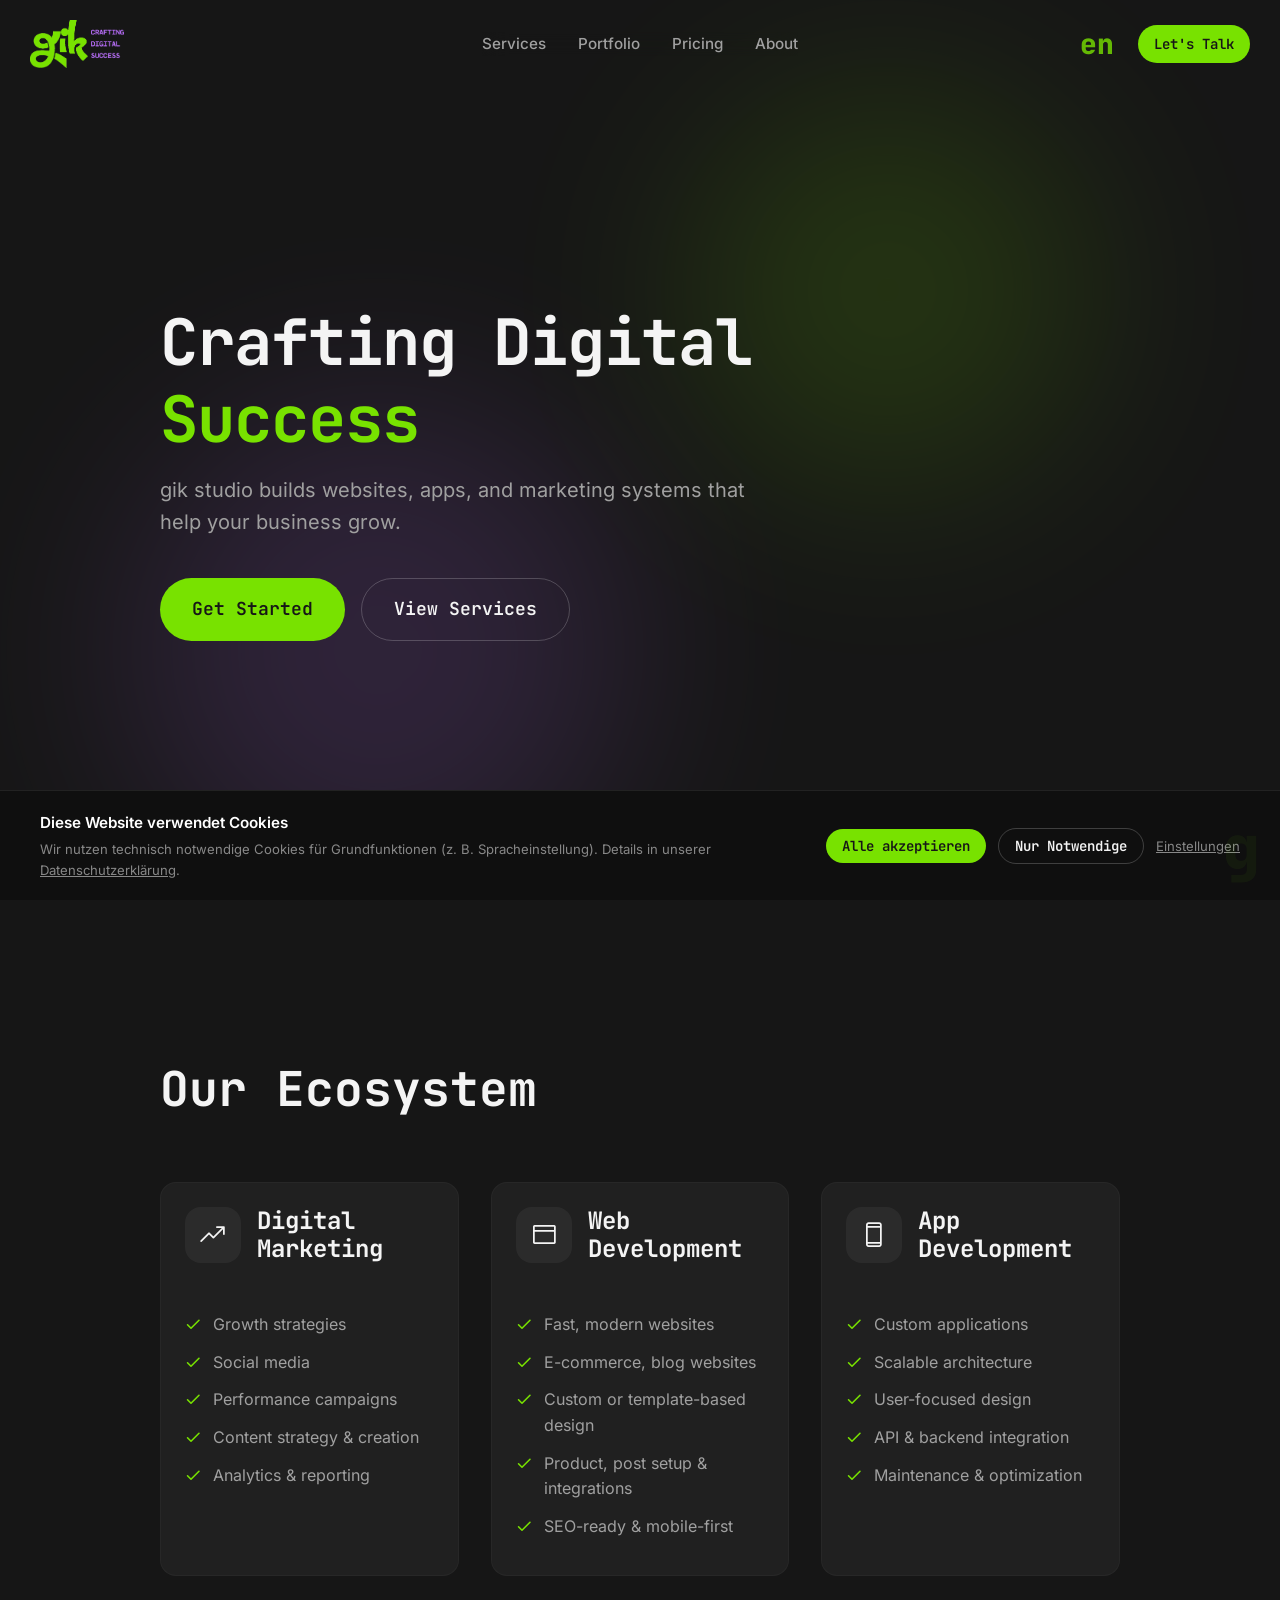
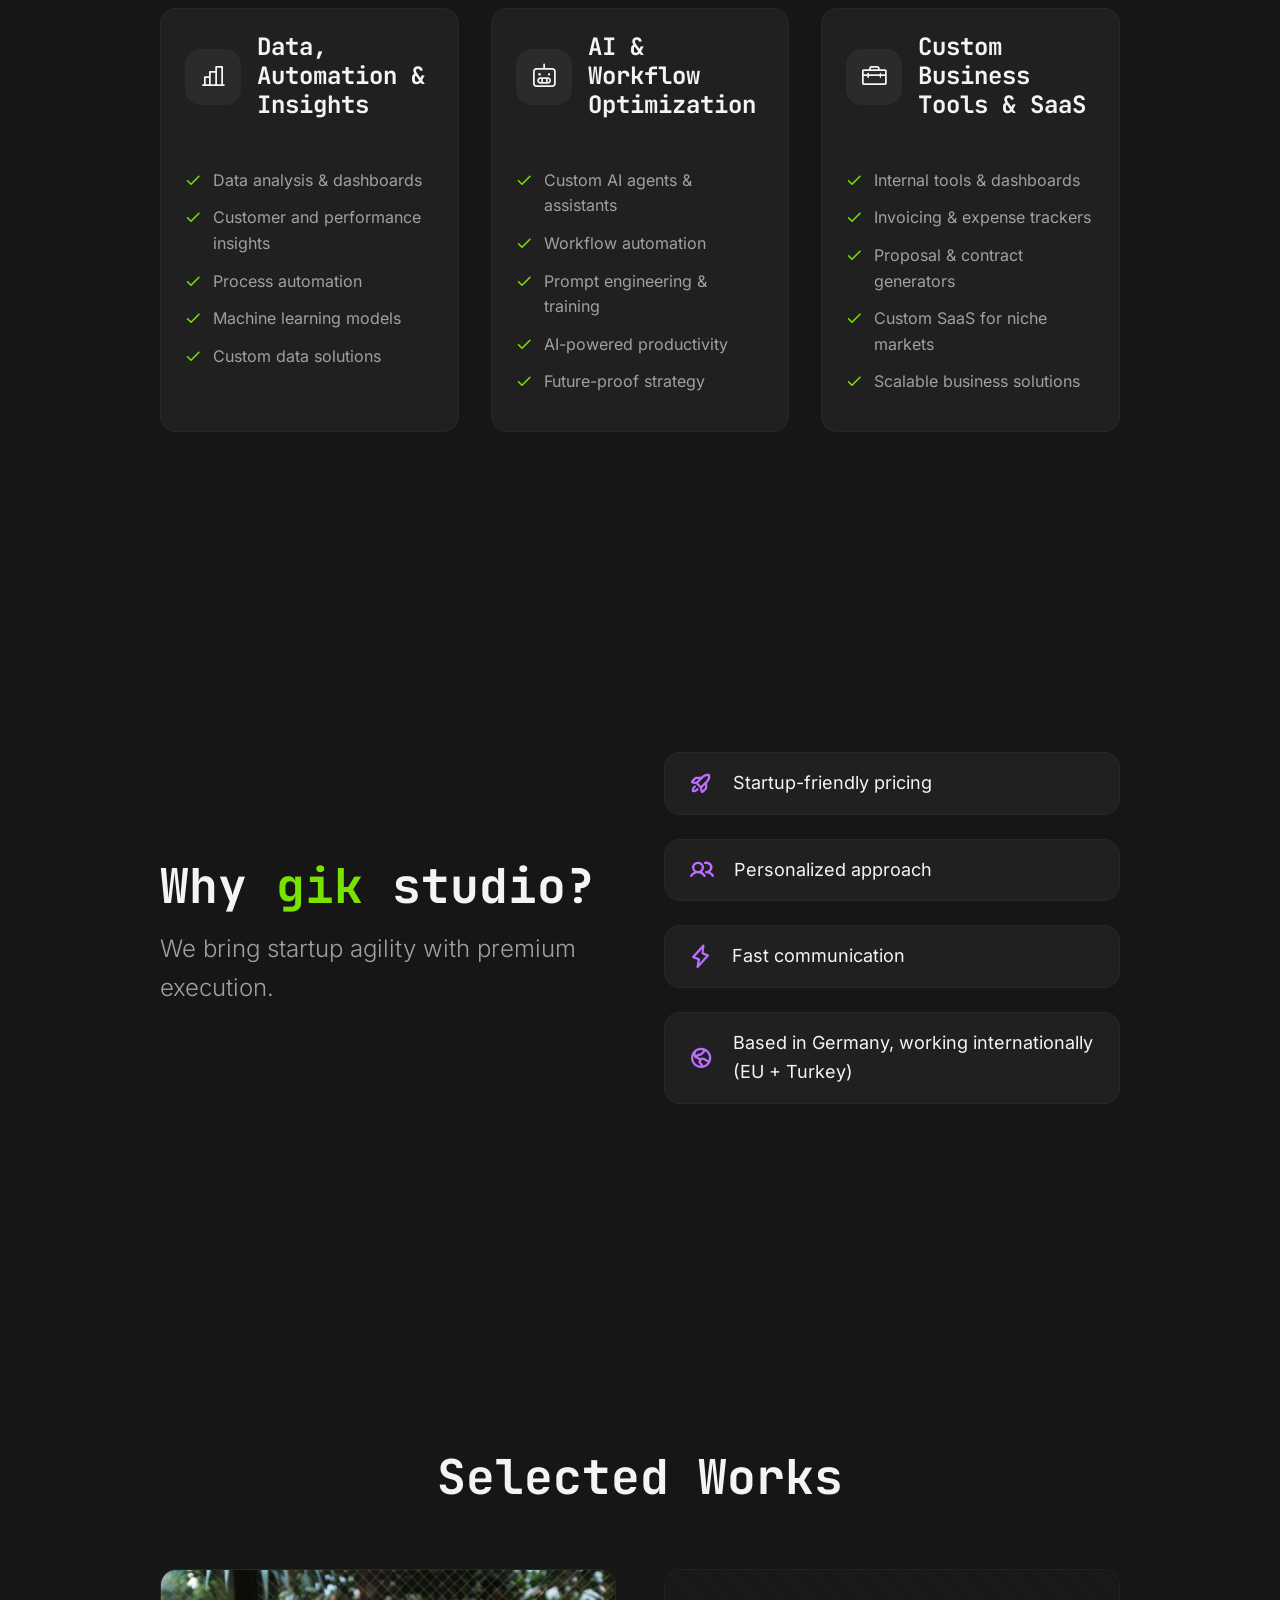
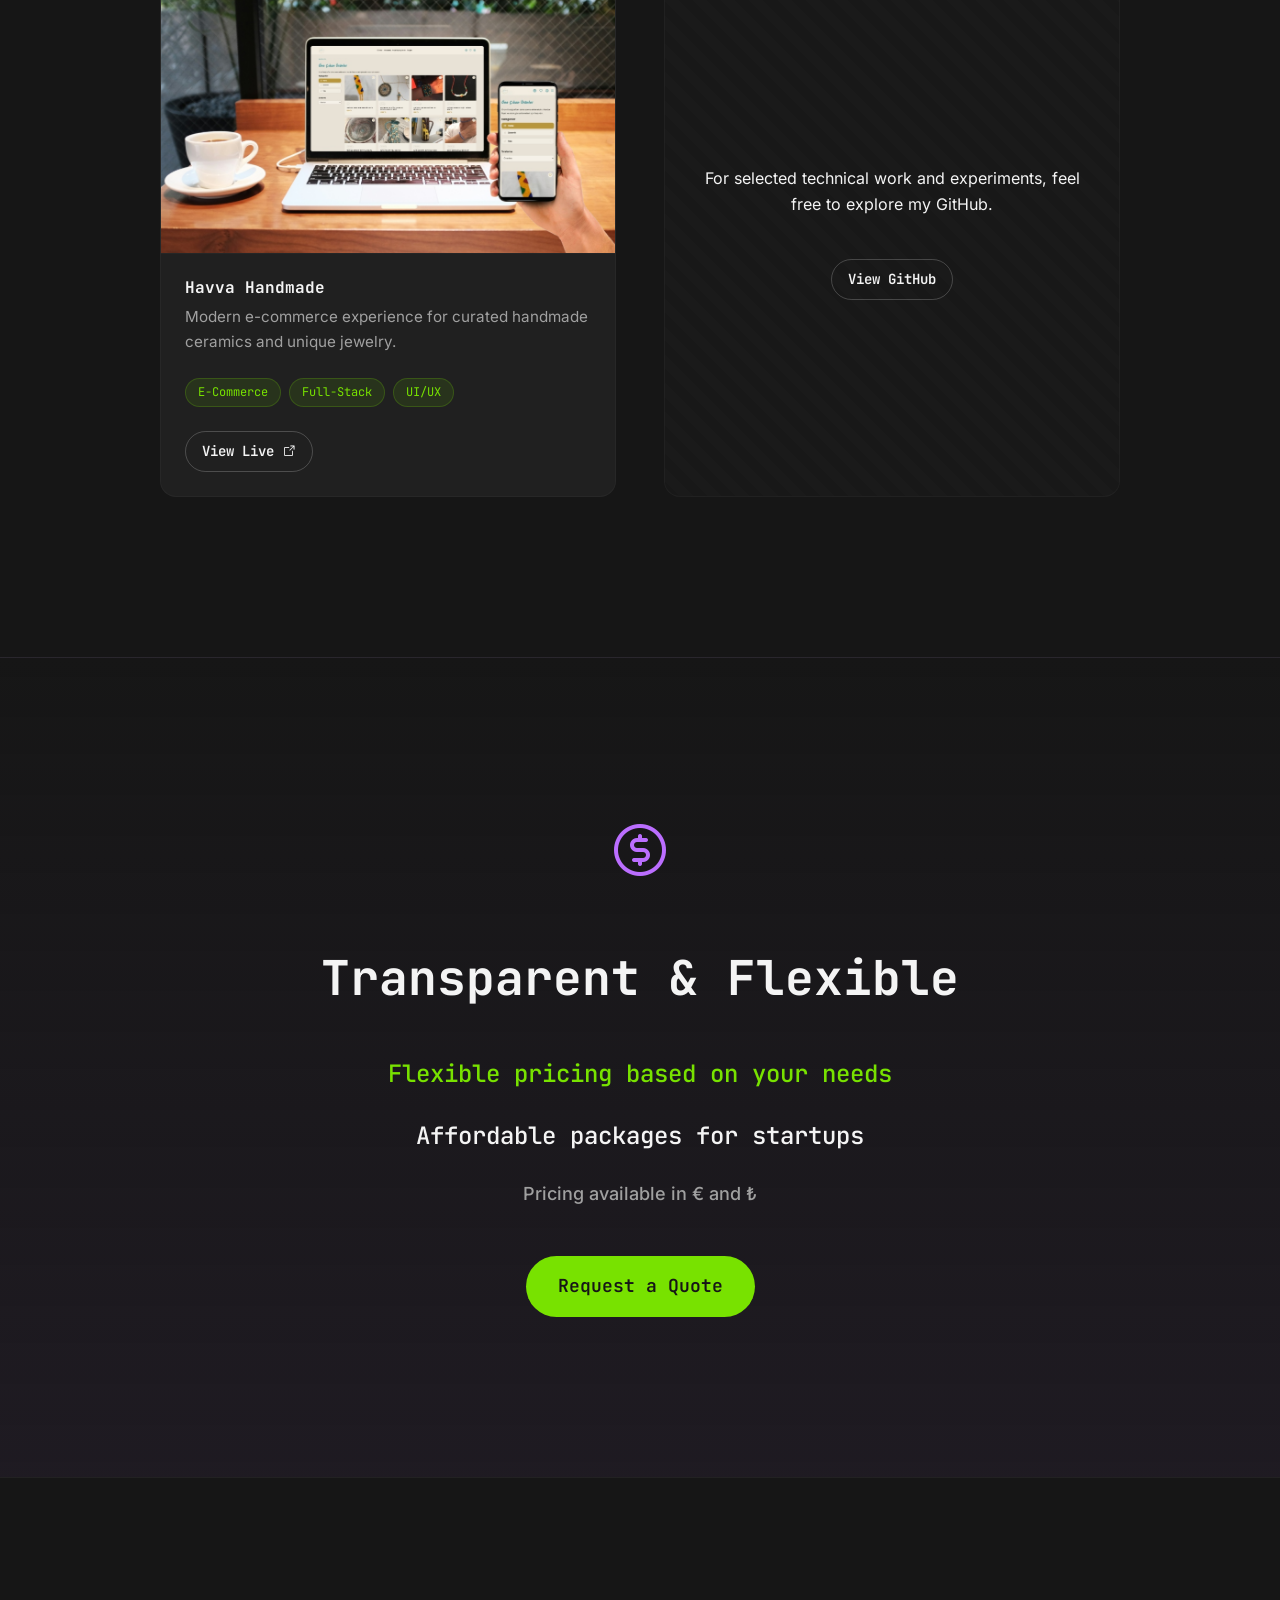
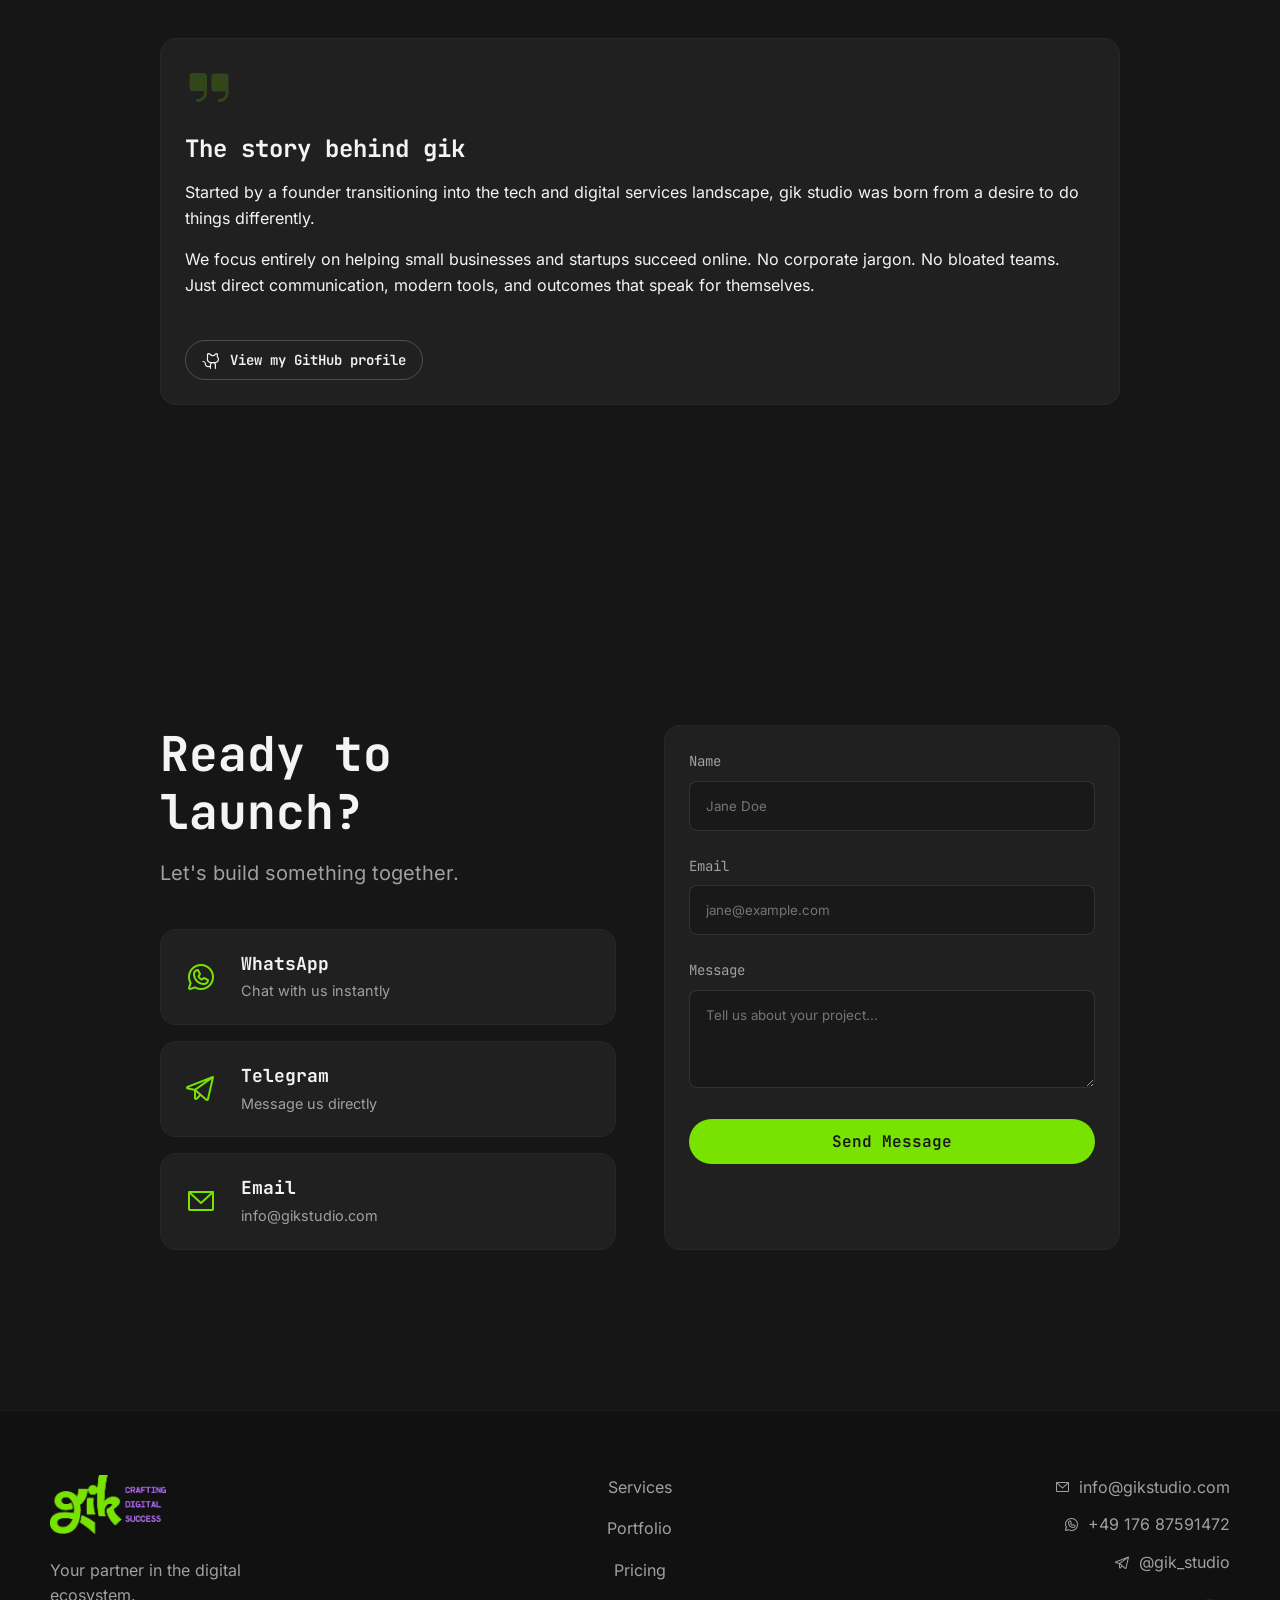
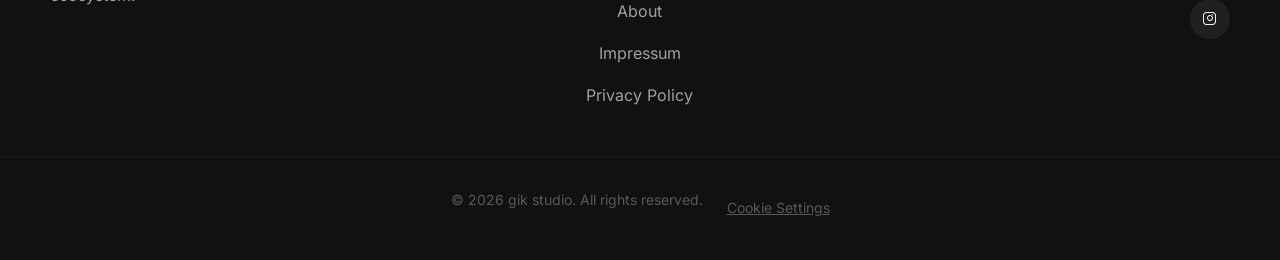
==== commit 3889dbd7: "ready to publish" ====
--- a/index.html
+++ b/index.html
@@ -65,7 +65,6 @@
     <div class="video-overlay"></div>
     <video autoplay loop muted playsinline class="hero-video-bg">
       <source src="video/gikstudio-herobg.mp4" type="video/mp4">
-      <!-- Note: the Canva link https://canva.link/otrd8znsdx3zgdx should be downloaded as mp4 and saved as hero-bg.mp4 -->
     </video>
 
     <div class="hero-content">
@@ -254,7 +253,7 @@
               For selected technical work and experiments, feel free to explore my GitHub.
             </p>
             <br>
-            <a href="https://github.com/gogifemi/ds-bootcamp-projects" target="_blank" class="btn btn-outline btn-sm">
+            <a href="https://github.com/gogifemi/gikstudio-projects" target="_blank" class="btn btn-outline btn-sm">
               <span data-i18n="port_github_btn">View GitHub</span>
             </a>
           </div>
@@ -370,7 +369,7 @@
 
   <!-- Footer -->
   <footer class="footer">
-    <div class="container footer-inner" style="padding-left: 50px; padding-right: 50px;">
+    <div class="container footer-inner">
       <div class="footer-left">
         <img src="images/logo.png" alt="gik studio logo" class="footer-logo">
         <p class="footer-tagline" data-i18n="footer_tagline">Your partner in the digital ecosystem.</p>
@@ -382,6 +381,7 @@
           <a href="#pricing" data-i18n="nav_pricing">Pricing</a>
           <a href="#about" data-i18n="nav_about">About</a>
           <a href="impressum.html">Impressum</a>
+          <a href="datenschutz.html" data-i18n="footer_datenschutz">Datenschutz</a>
         </div>
       </div>
       <div class="footer-right">
@@ -392,18 +392,18 @@
           <a href="https://t.me/gik_studio" target="_blank"><i class="ph ph-telegram-logo"></i> @gik_studio</a>
         </div>
         <div class="social-links">
-          <a href="https://www.instagram.com/gik.labs/"><i class="ph ph-instagram-logo"></i></a>
-          <!-- <a href="#"><i class="ph ph-linkedin-logo"></i></a>
-          <a href="#"><i class="ph ph-twitter-logo"></i></a> -->
+          <a href="https://www.instagram.com/gikstudioog/" target="_blank"><i class="ph ph-instagram-logo"></i></a>
         </div>
       </div>
     </div>
     <div class="container footer-bottom">
       <p>&copy; 2026 gik studio. All rights reserved.</p>
+      <a href="#" id="open-cookie-settings" class="footer-cookie-link" data-i18n="footer_cookie_settings">Cookie-Einstellungen</a>
     </div>
   </footer>
 
   <script src="js/script.js"></script>
+  <script src="js/cookie-consent.js"></script>
 </body>
 
 </html>
--- a/css/style.css
+++ b/css/style.css
@@ -914,6 +914,8 @@
   grid-template-columns: 1fr 1fr 1fr;
   gap: 3rem;
   margin-bottom: 3rem;
+  padding-left: 50px;
+  padding-right: 50px;
 }
 
 @media (max-width: 768px) {
@@ -1041,12 +1043,26 @@
 }
 
 .footer-bottom {
+  display: flex;
+  align-items: center;
+  justify-content: center;
+  gap: 1.5rem;
+  flex-wrap: wrap;
   text-align: center;
   color: rgba(255, 255, 255, 0.3);
   font-size: 0.875rem;
   padding-top: 2rem;
   border-top: 1px solid rgba(255, 255, 255, 0.05);
 }
+
+.footer-cookie-link {
+  color: rgba(255, 255, 255, 0.3);
+  text-decoration: underline;
+  font-size: 0.875rem;
+  transition: color 0.2s;
+}
+
+.footer-cookie-link:hover { color: rgba(255, 255, 255, 0.6); }
 
 /* Signature Detail */
 .signature-g {
@@ -1155,6 +1171,246 @@
   line-height: 1.6;
 }
 
+/* ── Cookie Consent Banner ── */
+#cookie-banner {
+  position: fixed;
+  bottom: 0;
+  left: 0;
+  right: 0;
+  z-index: 9998;
+  background: #0f0f0f;
+  border-top: 1px solid #222;
+  padding: 1.25rem 2rem;
+  transform: translateY(0);
+  opacity: 1;
+  transition: transform 0.4s ease, opacity 0.4s ease;
+}
+
+#cookie-banner.cookie-banner--hidden {
+  transform: translateY(100%);
+  opacity: 0;
+}
+
+.cookie-banner__inner {
+  max-width: 1200px;
+  margin: 0 auto;
+  display: flex;
+  align-items: center;
+  gap: 2rem;
+  flex-wrap: wrap;
+}
+
+.cookie-banner__text {
+  flex: 1;
+  min-width: 240px;
+}
+
+.cookie-banner__title {
+  display: block;
+  color: #fff;
+  font-size: 0.95rem;
+  margin-bottom: 0.25rem;
+}
+
+.cookie-banner__desc {
+  font-size: 0.82rem;
+  color: #888;
+  line-height: 1.55;
+  margin: 0;
+}
+
+.cookie-banner__desc a {
+  color: var(--neon);
+  text-decoration: underline;
+}
+
+.cookie-banner__actions {
+  display: flex;
+  align-items: center;
+  gap: 0.75rem;
+  flex-shrink: 0;
+  flex-wrap: wrap;
+}
+
+.cookie-text-btn {
+  background: none;
+  border: none;
+  color: #888;
+  font-family: inherit;
+  font-size: 0.82rem;
+  cursor: pointer;
+  text-decoration: underline;
+  padding: 0;
+  transition: color 0.2s;
+}
+
+.cookie-text-btn:hover { color: #fff; }
+
+/* ── Cookie Modal ── */
+#cookie-modal {
+  display: none;
+  position: fixed;
+  inset: 0;
+  z-index: 9999;
+}
+
+#cookie-modal.cookie-modal--open { display: block; }
+
+.cookie-modal__backdrop {
+  position: absolute;
+  inset: 0;
+  background: rgba(0, 0, 0, 0.72);
+  backdrop-filter: blur(4px);
+}
+
+.cookie-modal__box {
+  position: absolute;
+  top: 50%;
+  left: 50%;
+  transform: translate(-50%, -50%);
+  background: #111;
+  border: 1px solid #252525;
+  border-radius: 12px;
+  width: 90%;
+  max-width: 540px;
+  max-height: 90vh;
+  overflow-y: auto;
+  box-shadow: 0 24px 60px rgba(0, 0, 0, 0.6);
+}
+
+.cookie-modal__header {
+  display: flex;
+  align-items: center;
+  justify-content: space-between;
+  padding: 1.4rem 1.5rem 0;
+}
+
+.cookie-modal__heading {
+  font-size: 1.1rem;
+  font-weight: 600;
+  color: #fff;
+  margin: 0;
+}
+
+.cookie-modal__close {
+  background: none;
+  border: none;
+  color: #666;
+  font-size: 1.6rem;
+  line-height: 1;
+  cursor: pointer;
+  padding: 0;
+  transition: color 0.2s;
+}
+
+.cookie-modal__close:hover { color: #fff; }
+
+.cookie-modal__body {
+  padding: 1.25rem 1.5rem;
+}
+
+.cookie-modal__intro {
+  font-size: 0.85rem;
+  color: #888;
+  line-height: 1.6;
+  margin-bottom: 1.25rem;
+}
+
+.cookie-category {
+  border: 1px solid #222;
+  border-radius: 8px;
+  padding: 1rem;
+  margin-bottom: 0.75rem;
+}
+
+.cookie-category__row {
+  display: flex;
+  align-items: center;
+  justify-content: space-between;
+  gap: 1rem;
+}
+
+.cookie-category__info {
+  display: flex;
+  flex-direction: column;
+  gap: 0.25rem;
+}
+
+.cookie-category__name {
+  font-size: 0.9rem;
+  font-weight: 600;
+  color: #fff;
+}
+
+.cookie-category__desc {
+  font-size: 0.78rem;
+  color: #666;
+  line-height: 1.45;
+}
+
+.cookie-always-on {
+  font-size: 0.75rem;
+  font-weight: 600;
+  color: var(--neon);
+  white-space: nowrap;
+  flex-shrink: 0;
+}
+
+.cookie-toggle {
+  position: relative;
+  display: inline-block;
+  width: 44px;
+  height: 24px;
+  flex-shrink: 0;
+  cursor: pointer;
+}
+
+.cookie-toggle input {
+  opacity: 0;
+  width: 0;
+  height: 0;
+  position: absolute;
+}
+
+.cookie-toggle__slider {
+  position: absolute;
+  inset: 0;
+  background: #333;
+  border-radius: 24px;
+  transition: background 0.2s;
+}
+
+.cookie-toggle__slider::before {
+  content: '';
+  position: absolute;
+  width: 18px;
+  height: 18px;
+  left: 3px;
+  top: 3px;
+  background: #fff;
+  border-radius: 50%;
+  transition: transform 0.2s;
+}
+
+.cookie-toggle input:checked + .cookie-toggle__slider { background: var(--neon); }
+.cookie-toggle input:checked + .cookie-toggle__slider::before { transform: translateX(20px); }
+
+.cookie-modal__footer {
+  display: flex;
+  gap: 0.75rem;
+  padding: 1.25rem 1.5rem;
+  border-top: 1px solid #1e1e1e;
+  flex-wrap: wrap;
+}
+
+@media (max-width: 600px) {
+  #cookie-banner { padding: 1rem; }
+  .cookie-banner__inner { flex-direction: column; align-items: flex-start; gap: 1rem; }
+  .cookie-banner__actions { width: 100%; }
+}
+
+/* ── End Cookie Consent ── */
+
 .fill-later-note {
   display: flex;
   gap: 0.75rem;
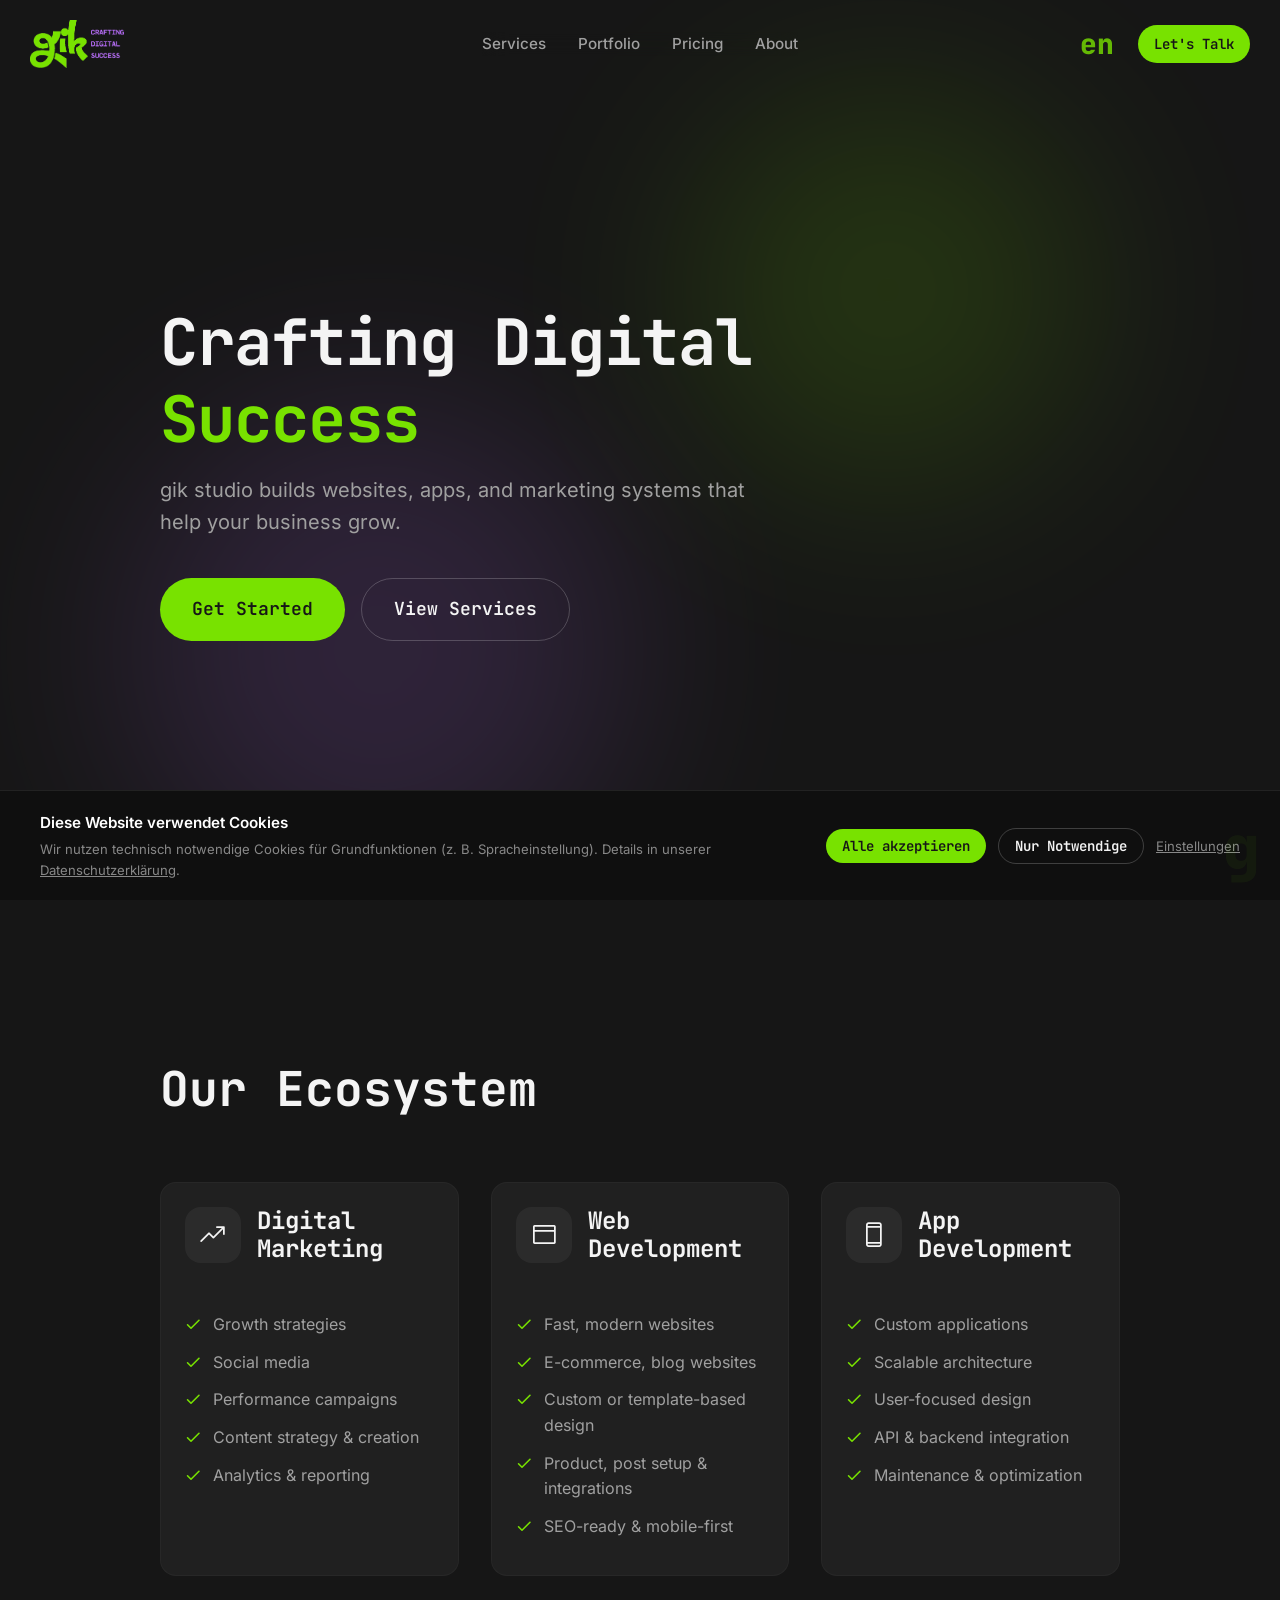
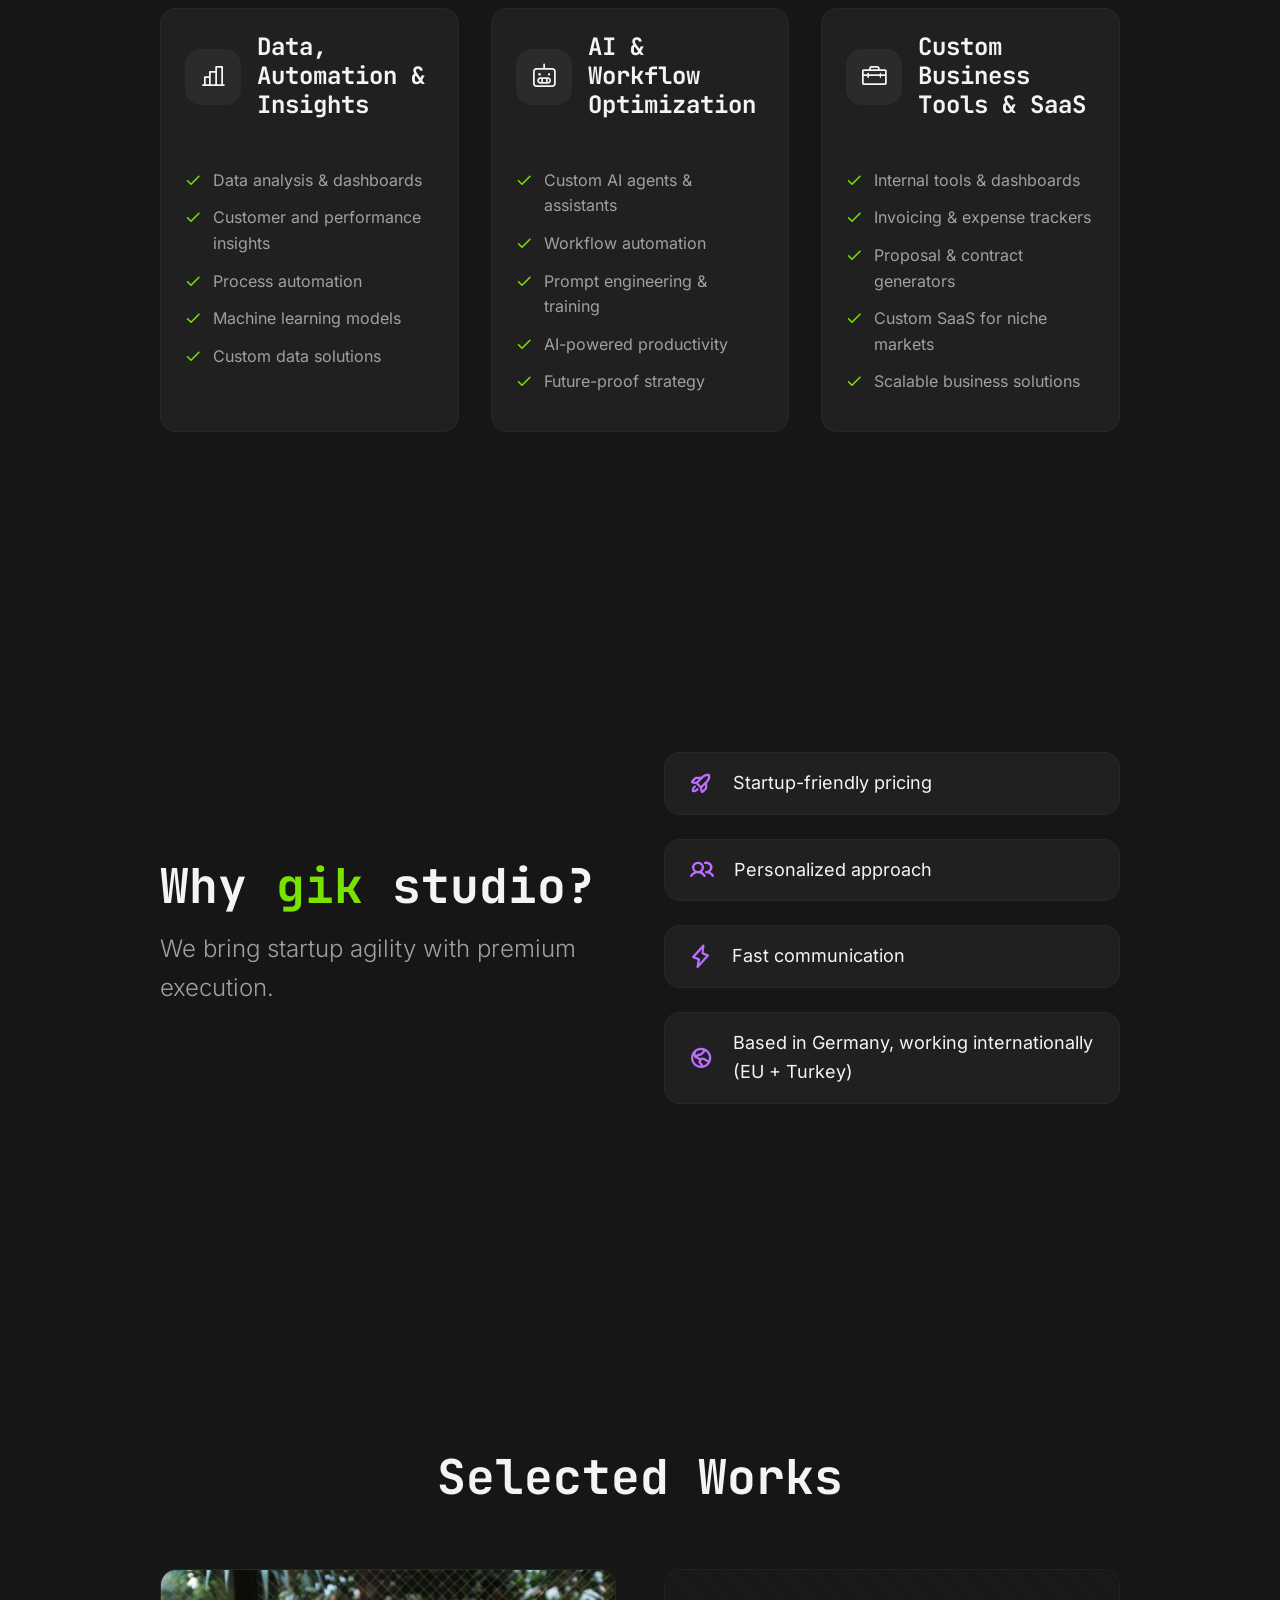
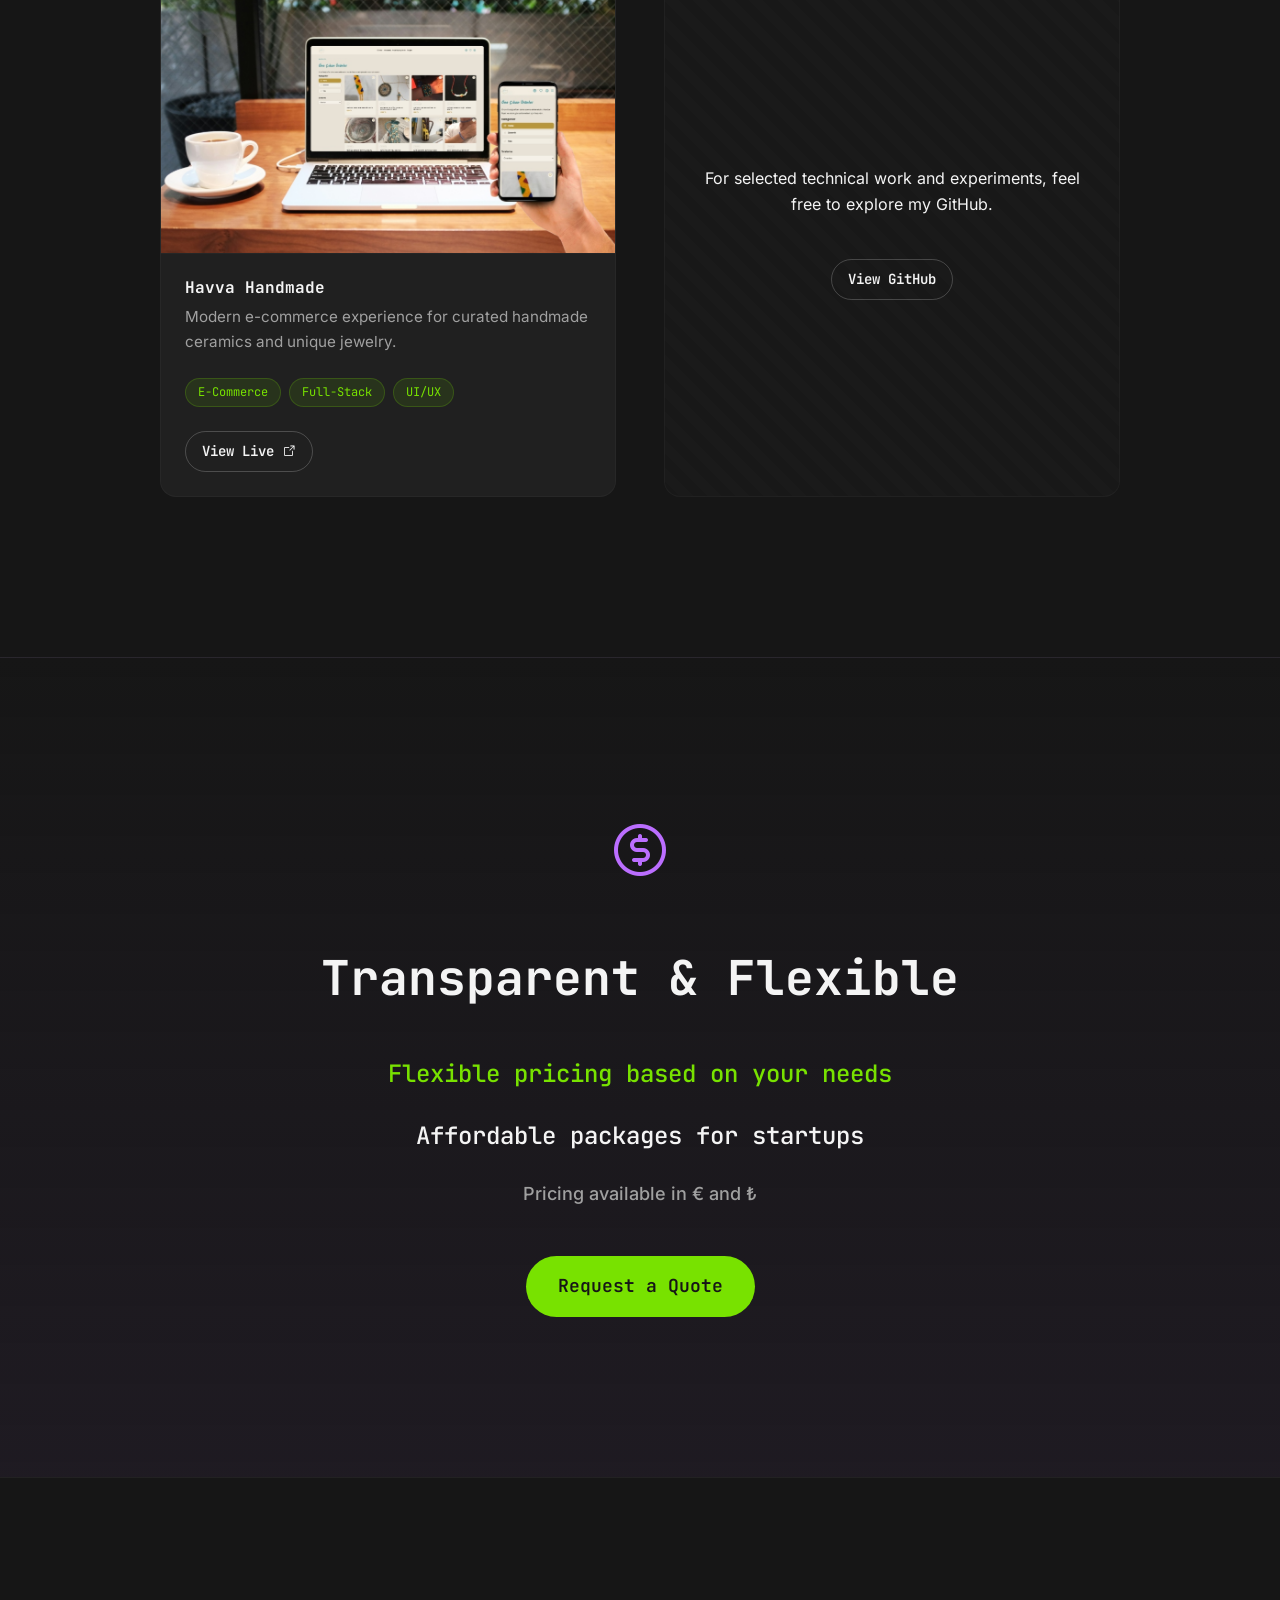
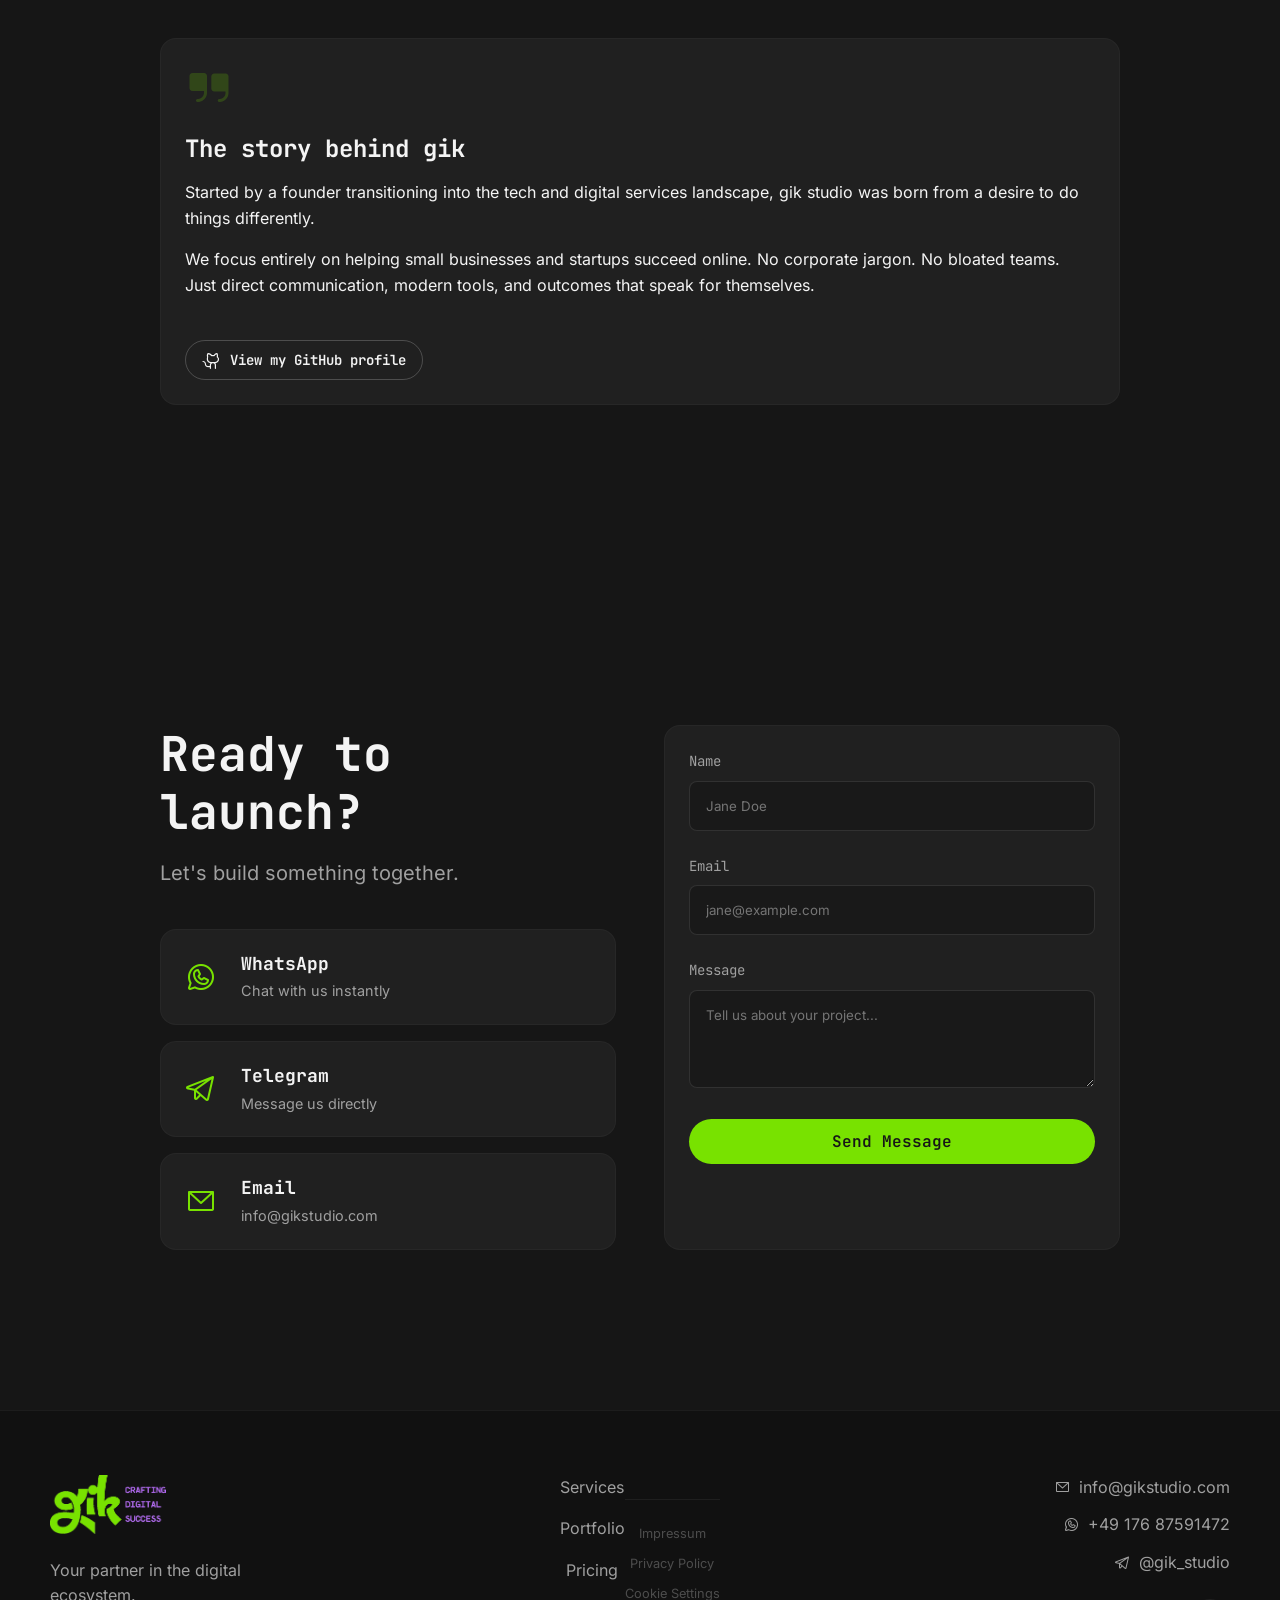
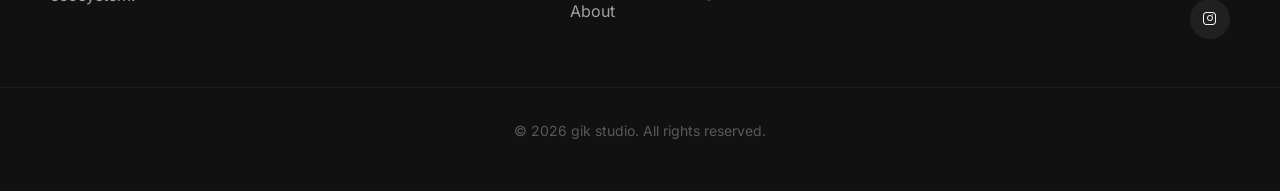
==== commit 8681000e: "Footer: split nav and legal links, move Cookie Settings into legal group Co-Authored-By: Claude Sonn" ====
--- a/index.html
+++ b/index.html
@@ -1,5 +1,5 @@
 <!DOCTYPE html>
-<html lang="en">
+<html lang="de">
 
 <head>
   <meta charset="UTF-8">
@@ -49,8 +49,8 @@
       <div class="nav-right">
         <!-- Language Switcher -->
         <div class="lang-switcher">
-          <button class="lang-btn active" data-lang="en">en</button>
-          <button class="lang-btn" data-lang="de">de</button>
+          <button class="lang-btn" data-lang="en">en</button>
+          <button class="lang-btn active" data-lang="de">de</button>
           <button class="lang-btn" data-lang="tr">tr</button>
         </div>
         <div class="nav-actions">
@@ -63,7 +63,7 @@
   <!-- Hero Section -->
   <header class="section hero" id="home">
     <div class="video-overlay"></div>
-    <video autoplay loop muted playsinline class="hero-video-bg">
+    <video loop muted playsinline class="hero-video-bg">
       <source src="video/gikstudio-herobg.mp4" type="video/mp4">
     </video>
 
@@ -336,12 +336,6 @@
 
         <div class="contact-form-wrapper card">
           <form class="contact-form" id="contactForm" novalidate>
-            <!-- FormSubmit Configurations -->
-            <input type="hidden" name="_captcha" value="false">
-            <input type="hidden" name="_subject" value="New message from gik studio website!">
-            <input type="hidden" name="_autoresponse"
-              value="Your message to gik studio has been received and will be processed as soon as possible.">
-
             <div class="form-group">
               <label for="name" data-i18n="form_name">Name</label>
               <input type="text" id="name" name="name" required placeholder="Jane Doe">
@@ -380,8 +374,11 @@
           <a href="#portfolio" data-i18n="nav_portfolio">Portfolio</a>
           <a href="#pricing" data-i18n="nav_pricing">Pricing</a>
           <a href="#about" data-i18n="nav_about">About</a>
+        </div>
+        <div class="footer-legal-links">
           <a href="impressum.html">Impressum</a>
           <a href="datenschutz.html" data-i18n="footer_datenschutz">Datenschutz</a>
+          <a href="#" id="open-cookie-settings" data-i18n="footer_cookie_settings">Cookie-Einstellungen</a>
         </div>
       </div>
       <div class="footer-right">
@@ -398,7 +395,6 @@
     </div>
     <div class="container footer-bottom">
       <p>&copy; 2026 gik studio. All rights reserved.</p>
-      <a href="#" id="open-cookie-settings" class="footer-cookie-link" data-i18n="footer_cookie_settings">Cookie-Einstellungen</a>
     </div>
   </footer>
 
--- a/css/style.css
+++ b/css/style.css
@@ -1019,6 +1019,27 @@
   color: var(--primary-neon);
 }
 
+.footer-legal-links {
+  display: flex;
+  flex-direction: column;
+  gap: 0.6rem;
+  text-align: center;
+  margin-top: 1.5rem;
+  padding-top: 1.5rem;
+  border-top: 1px solid rgba(255, 255, 255, 0.06);
+}
+
+.footer-legal-links a {
+  color: rgba(255, 255, 255, 0.25);
+  font-size: 0.8rem;
+  text-decoration: none;
+  transition: var(--transition);
+}
+
+.footer-legal-links a:hover {
+  color: rgba(255, 255, 255, 0.6);
+}
+
 .social-links {
   display: flex;
   gap: 1rem;
@@ -1043,26 +1064,12 @@
 }
 
 .footer-bottom {
-  display: flex;
-  align-items: center;
-  justify-content: center;
-  gap: 1.5rem;
-  flex-wrap: wrap;
   text-align: center;
   color: rgba(255, 255, 255, 0.3);
   font-size: 0.875rem;
   padding-top: 2rem;
   border-top: 1px solid rgba(255, 255, 255, 0.05);
 }
-
-.footer-cookie-link {
-  color: rgba(255, 255, 255, 0.3);
-  text-decoration: underline;
-  font-size: 0.875rem;
-  transition: color 0.2s;
-}
-
-.footer-cookie-link:hover { color: rgba(255, 255, 255, 0.6); }
 
 /* Signature Detail */
 .signature-g {
